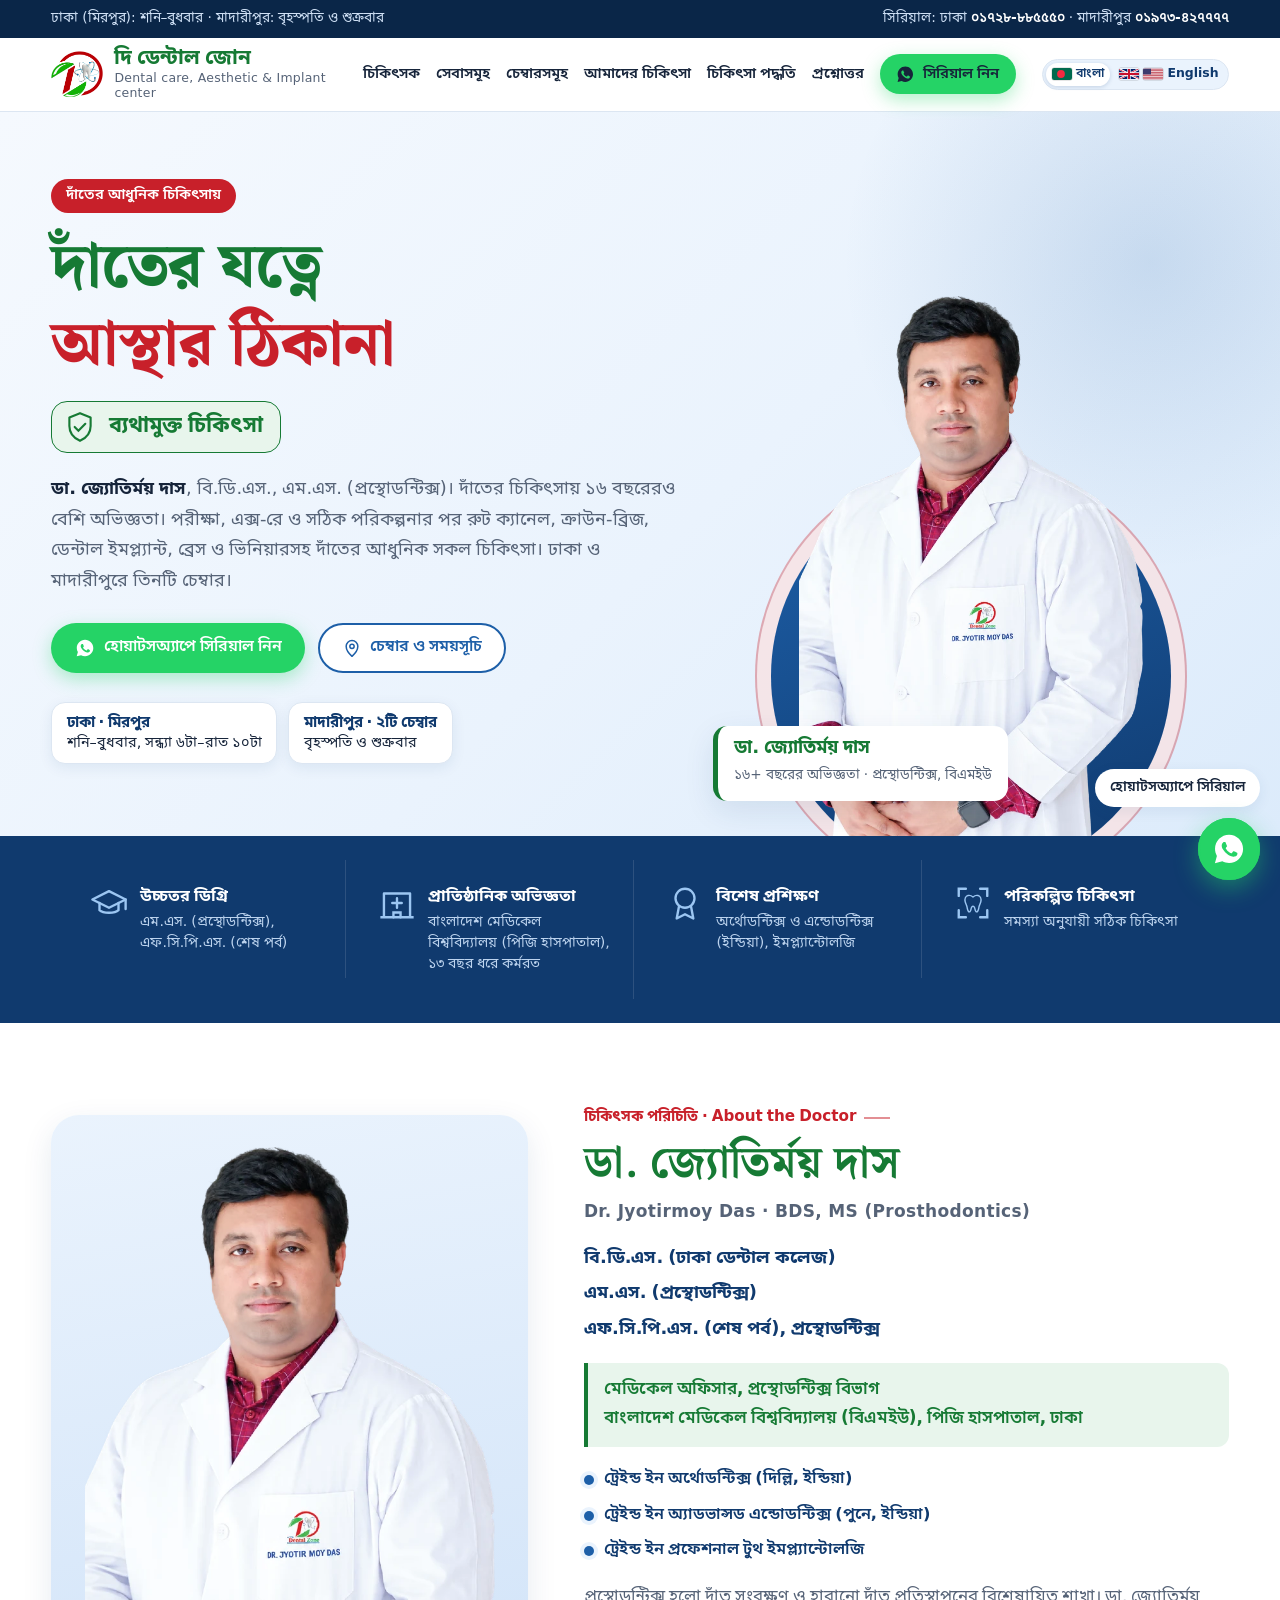
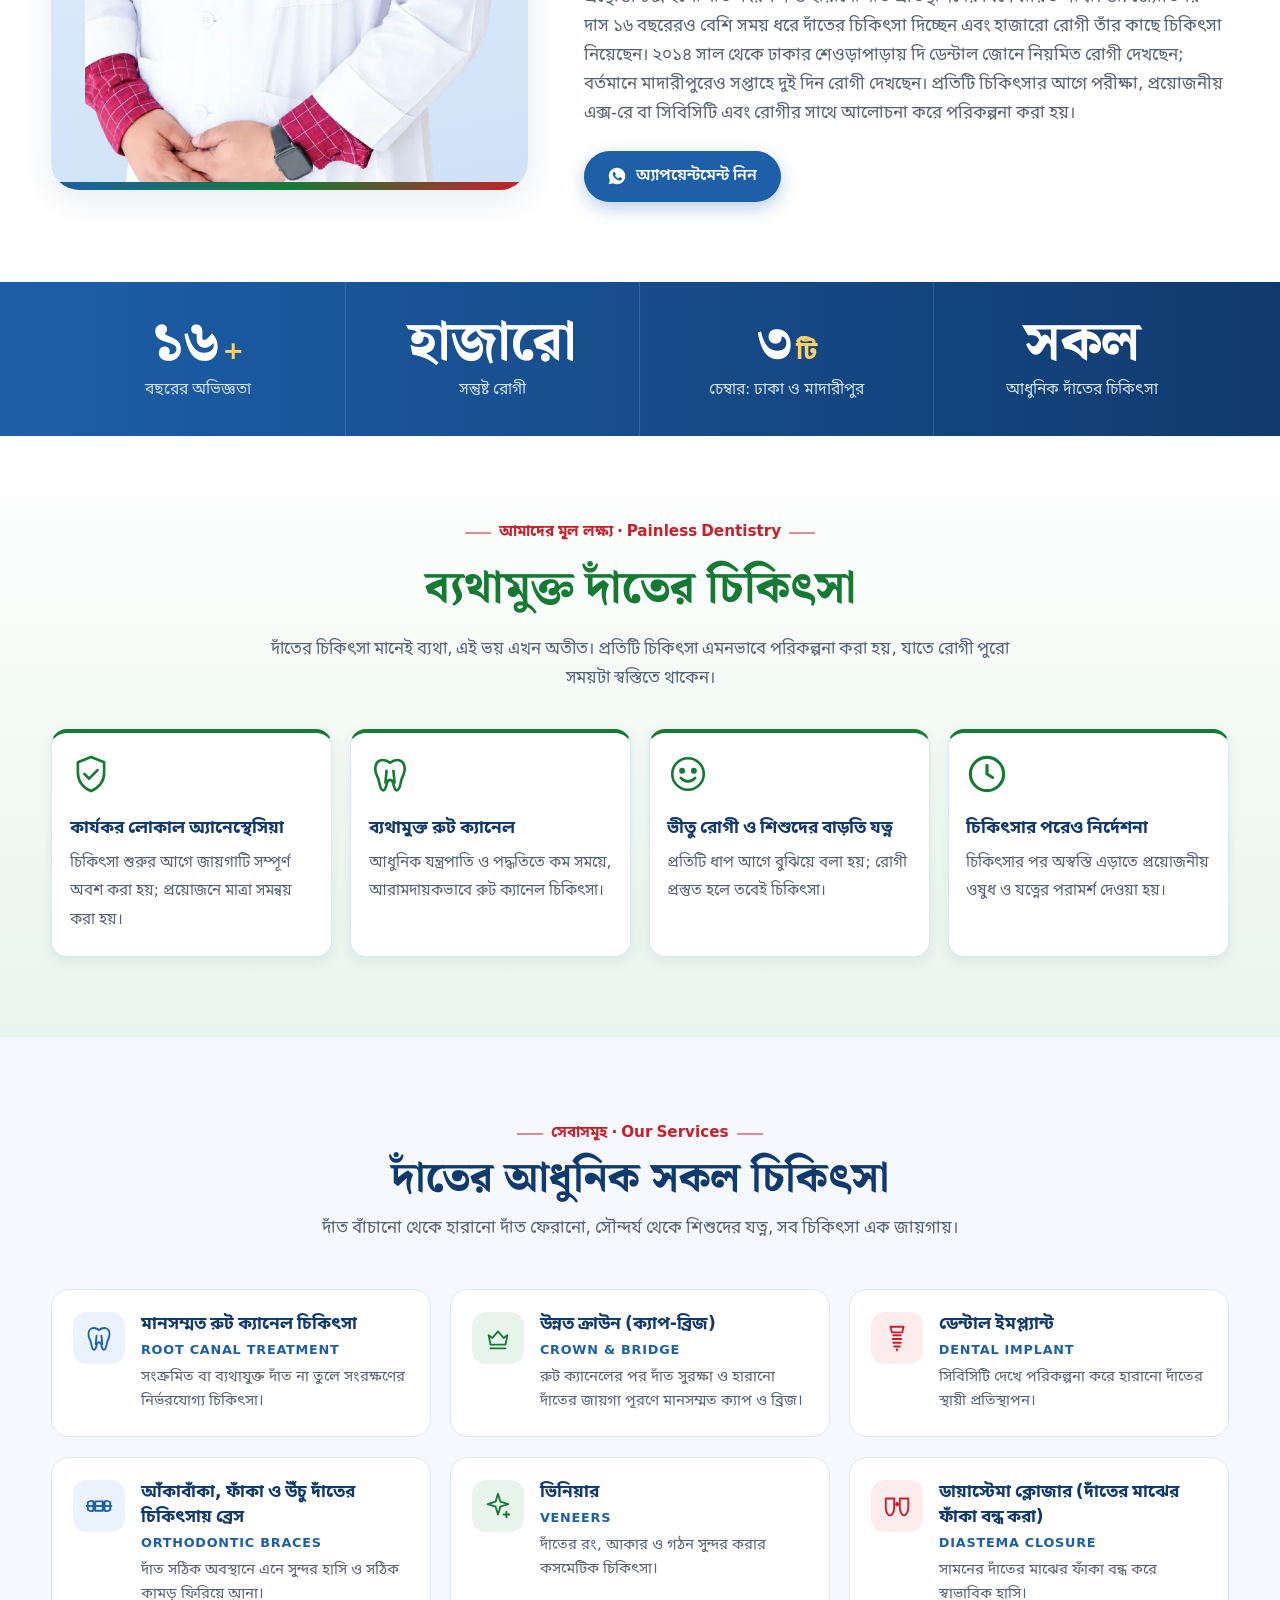
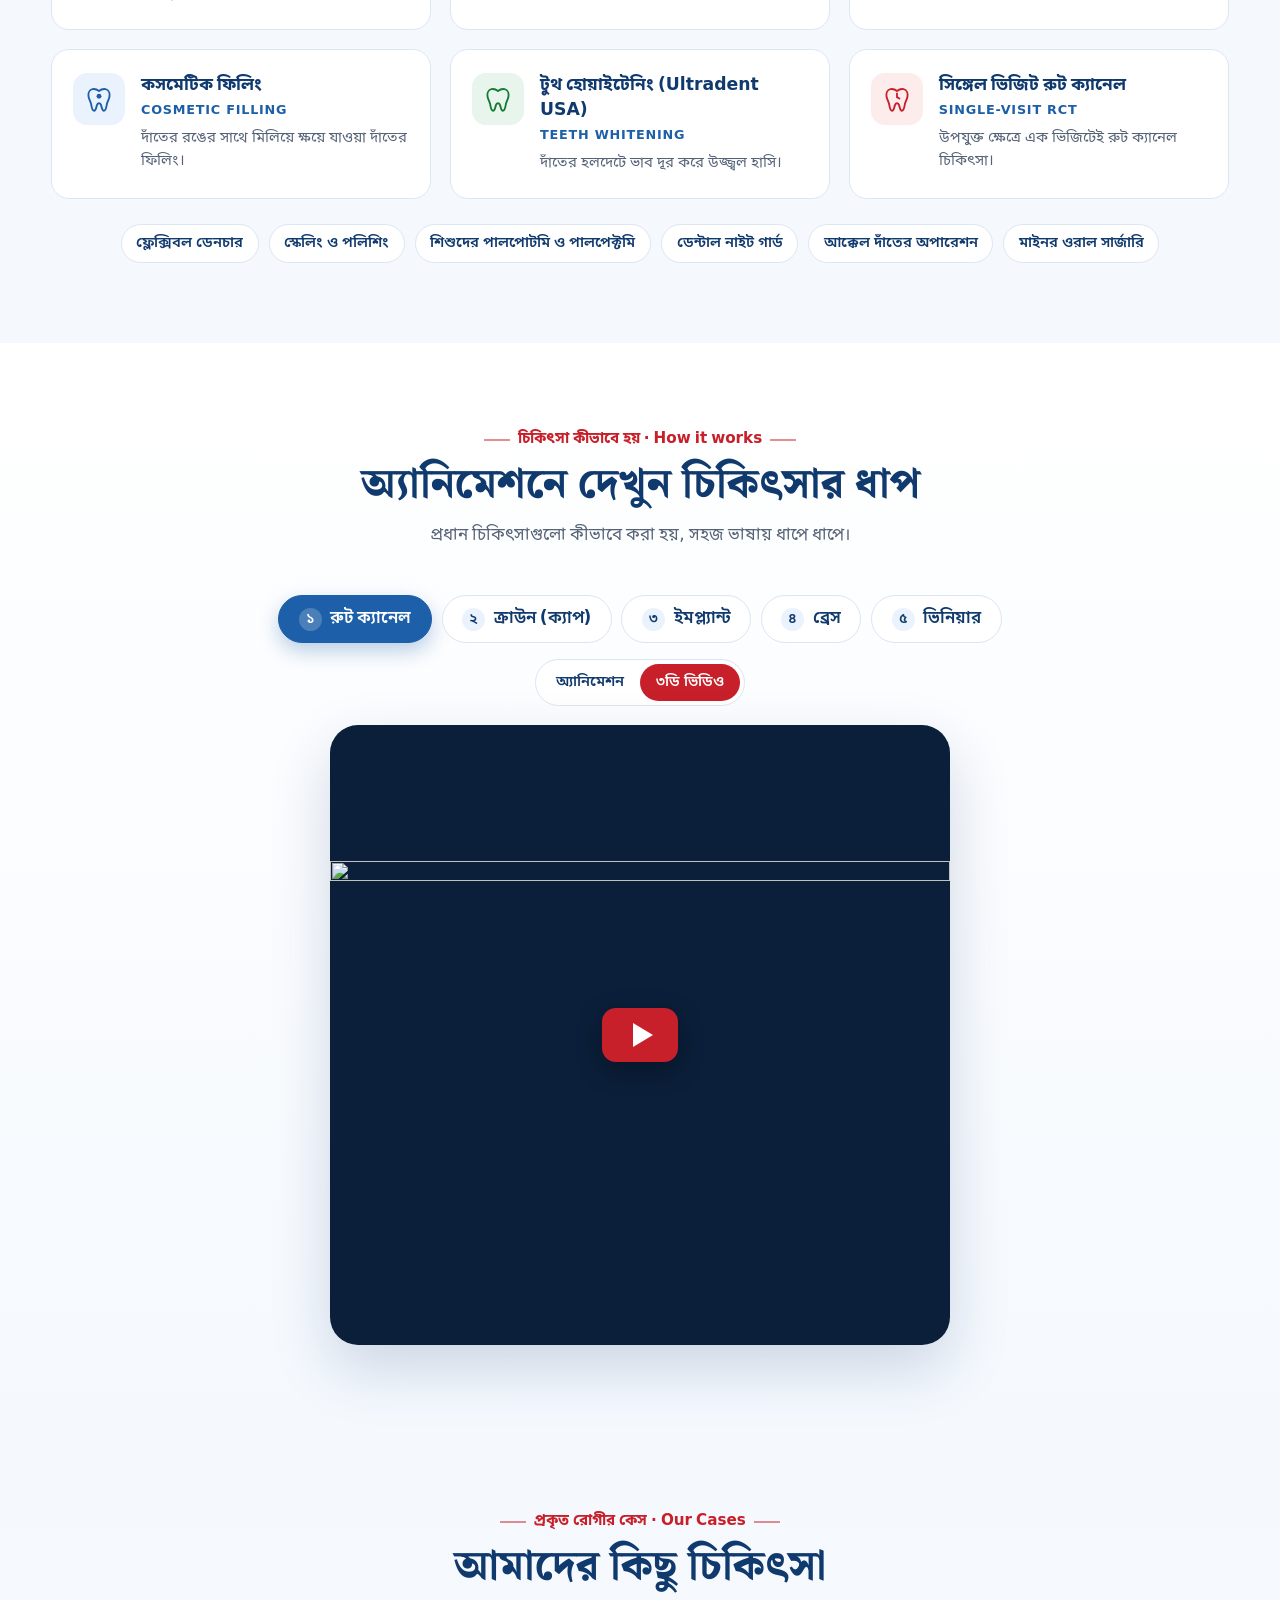
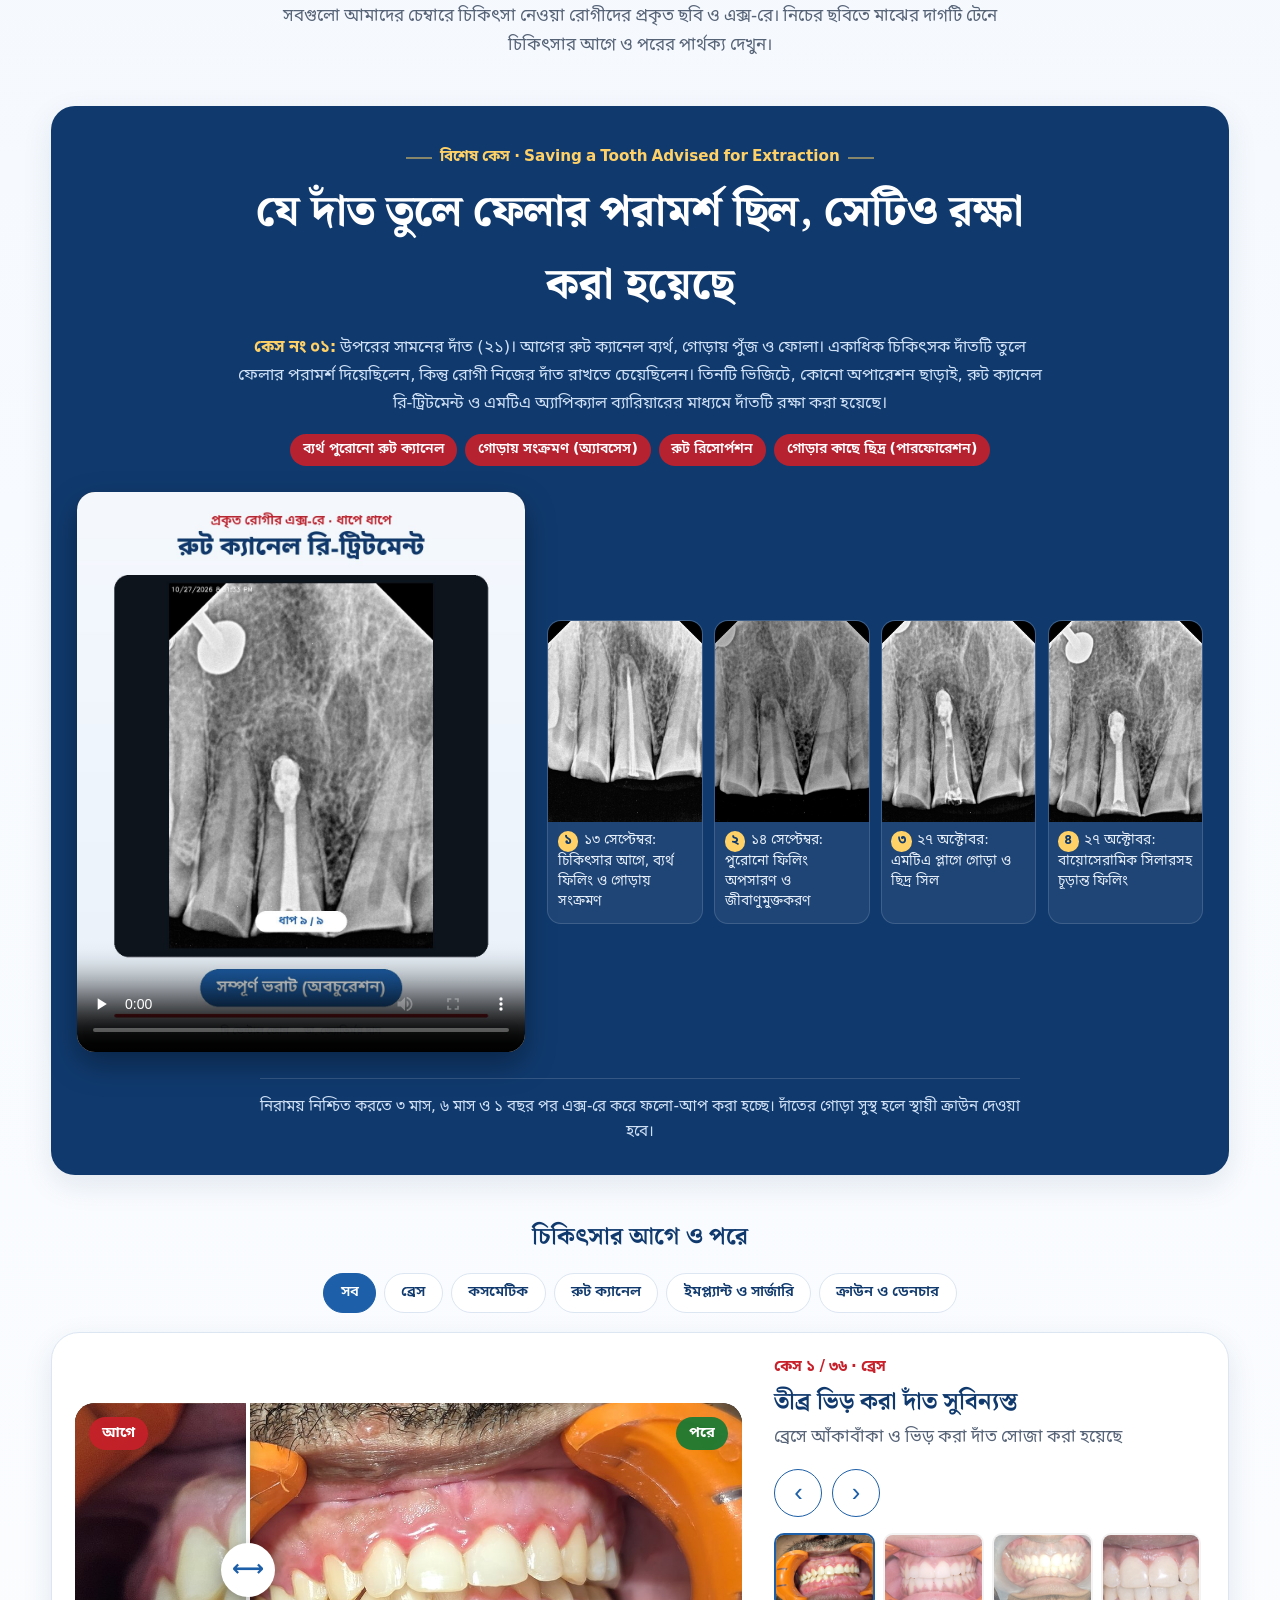
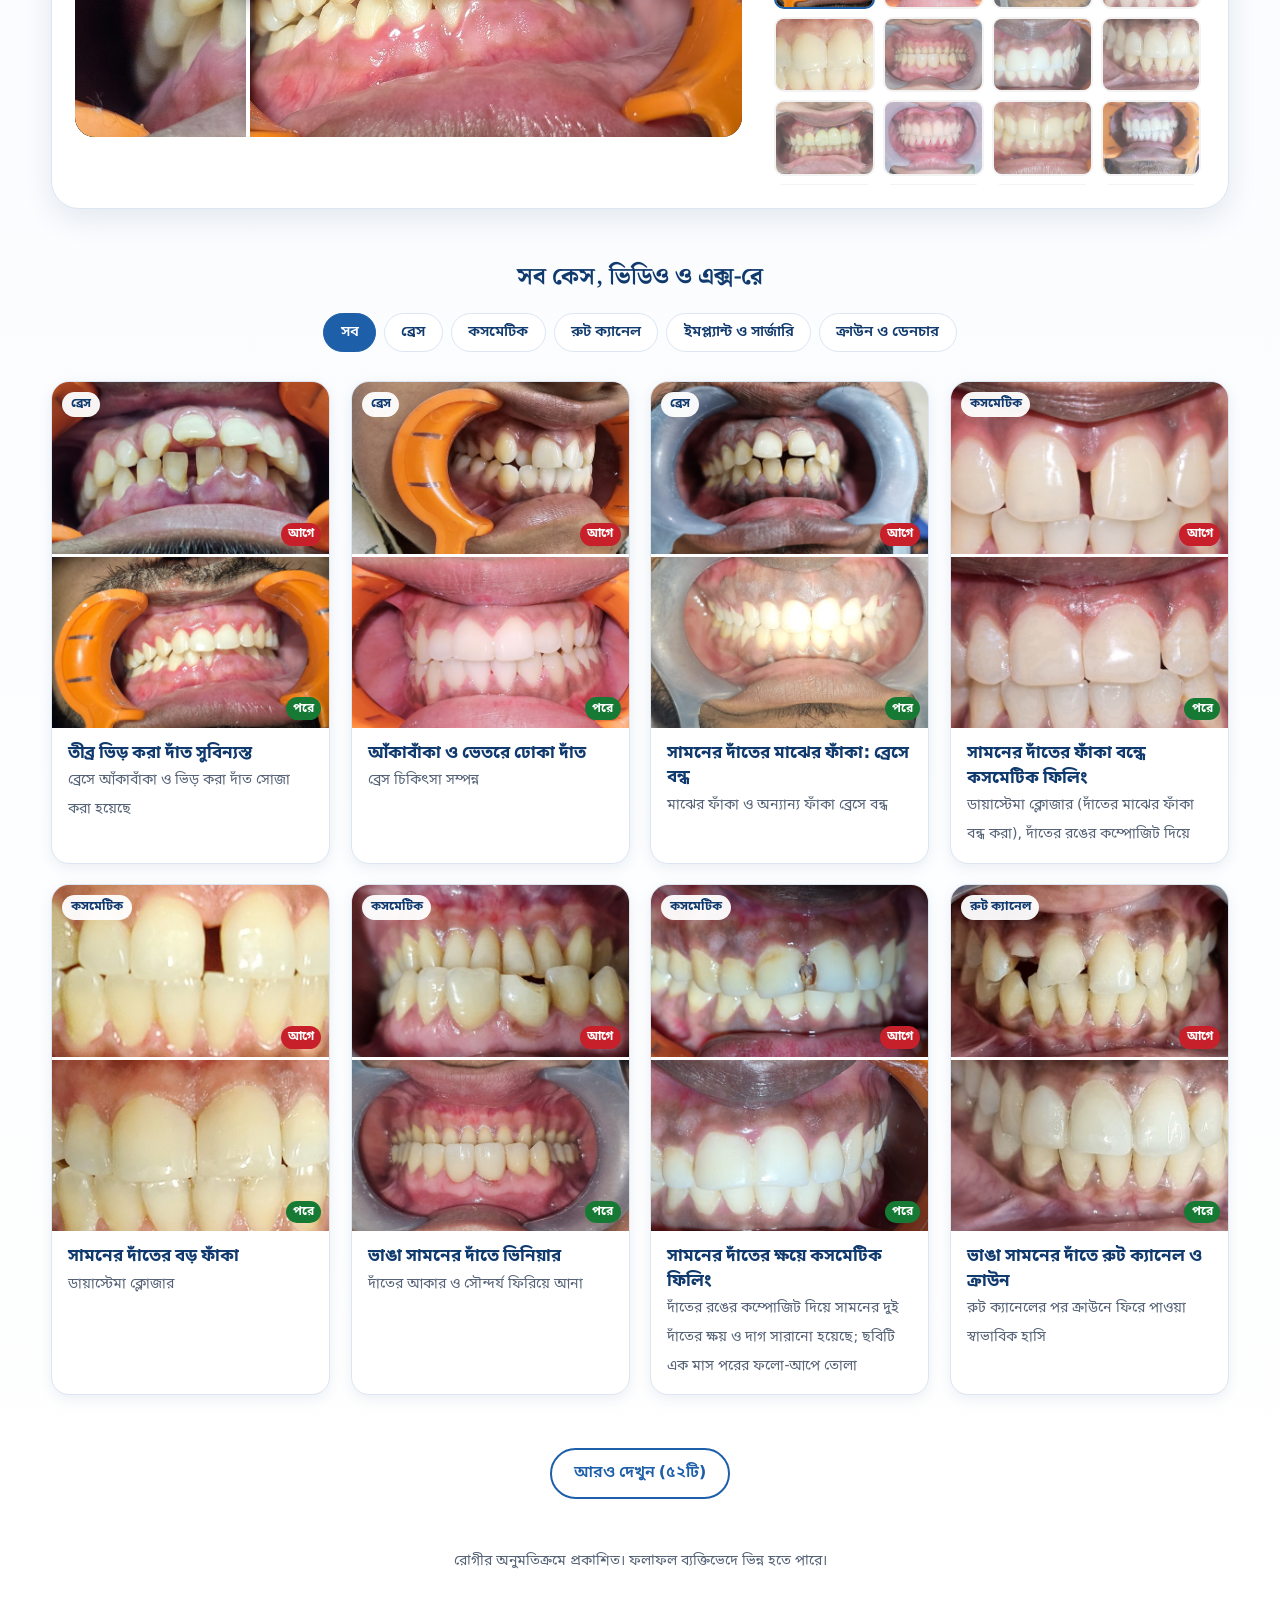
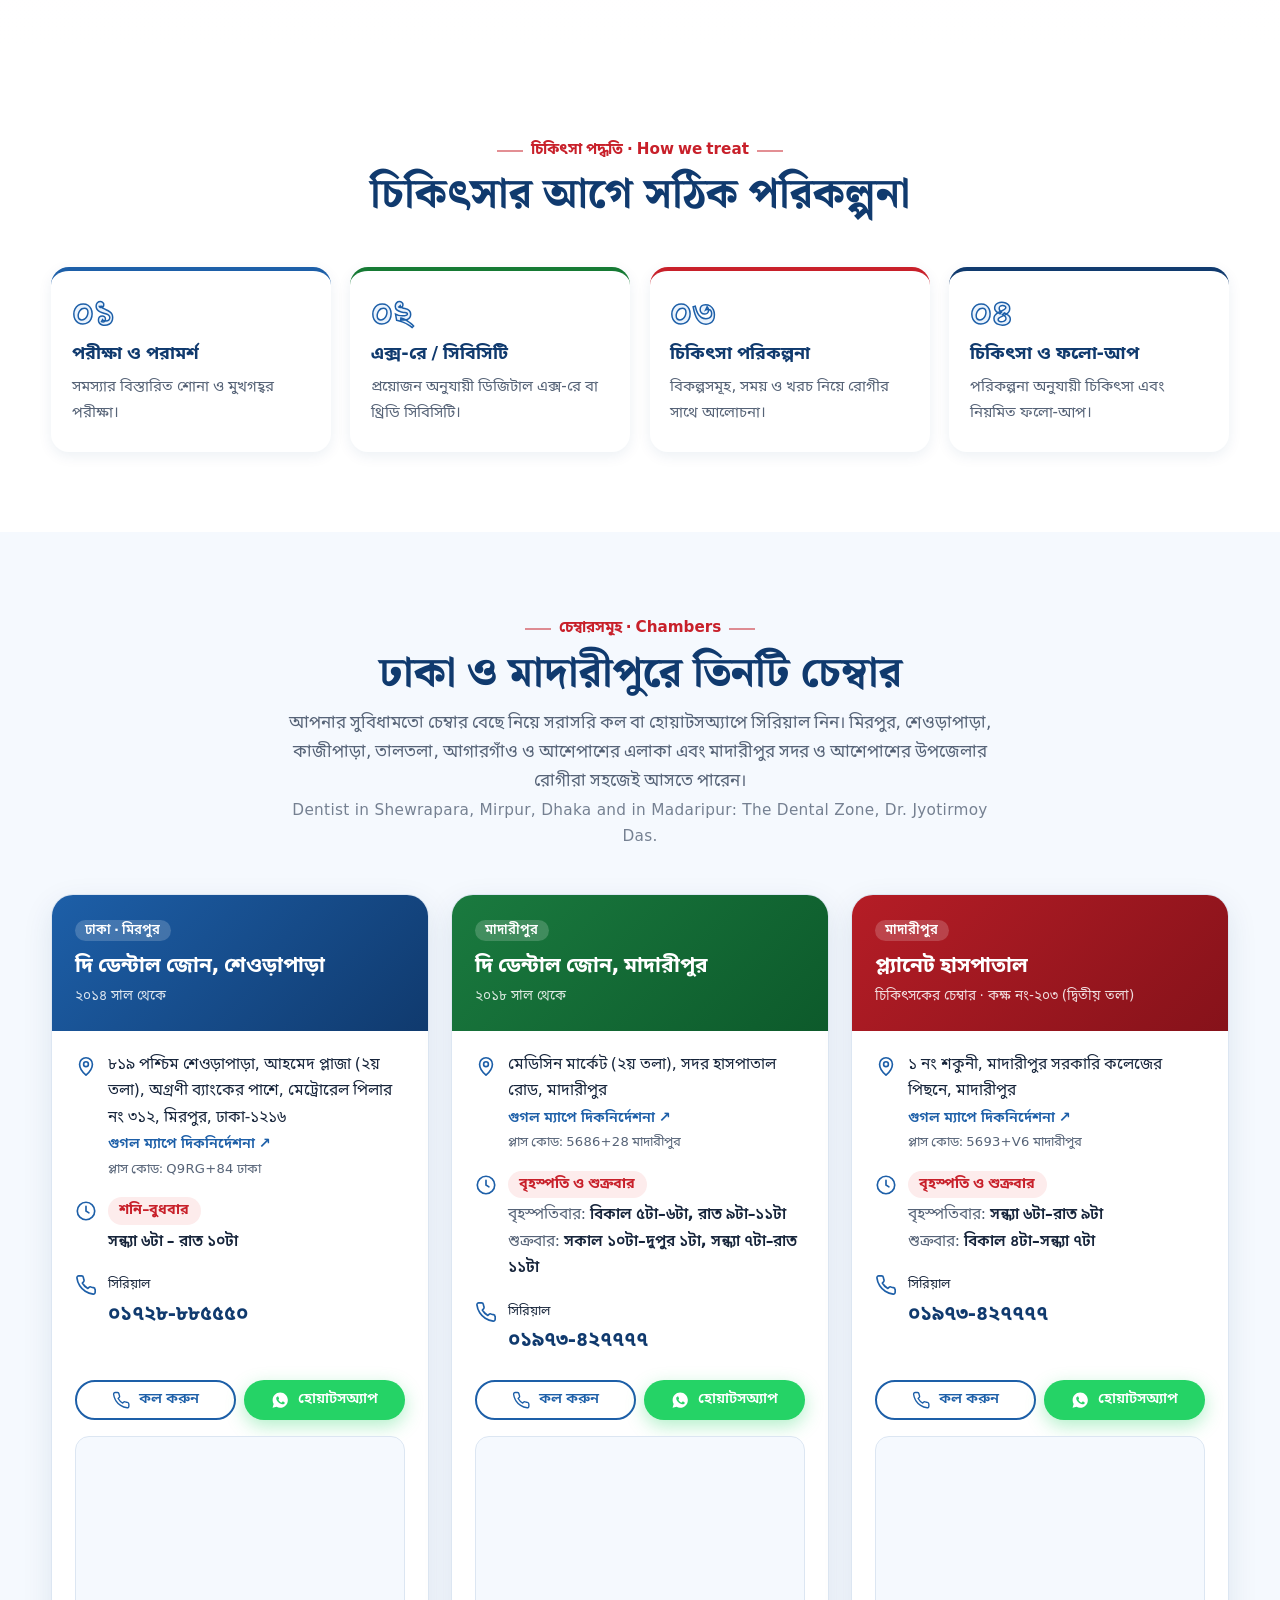
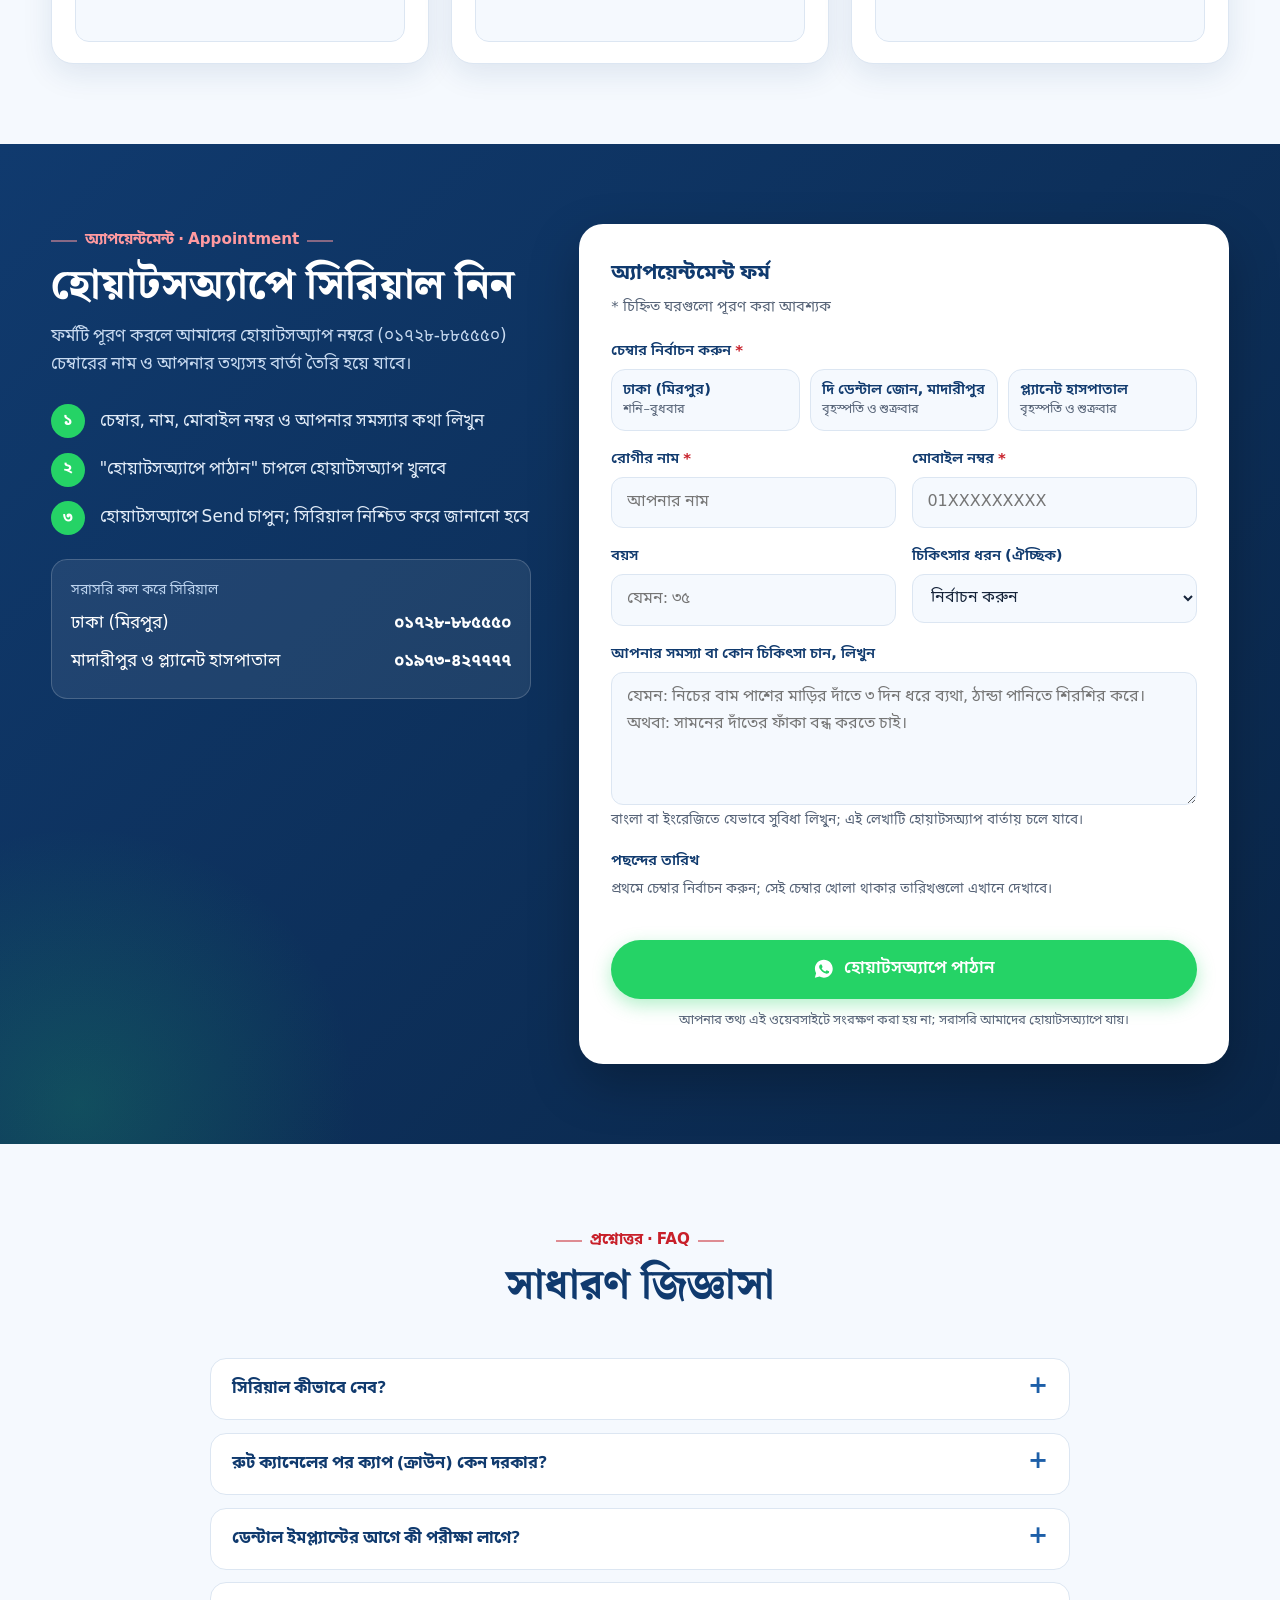
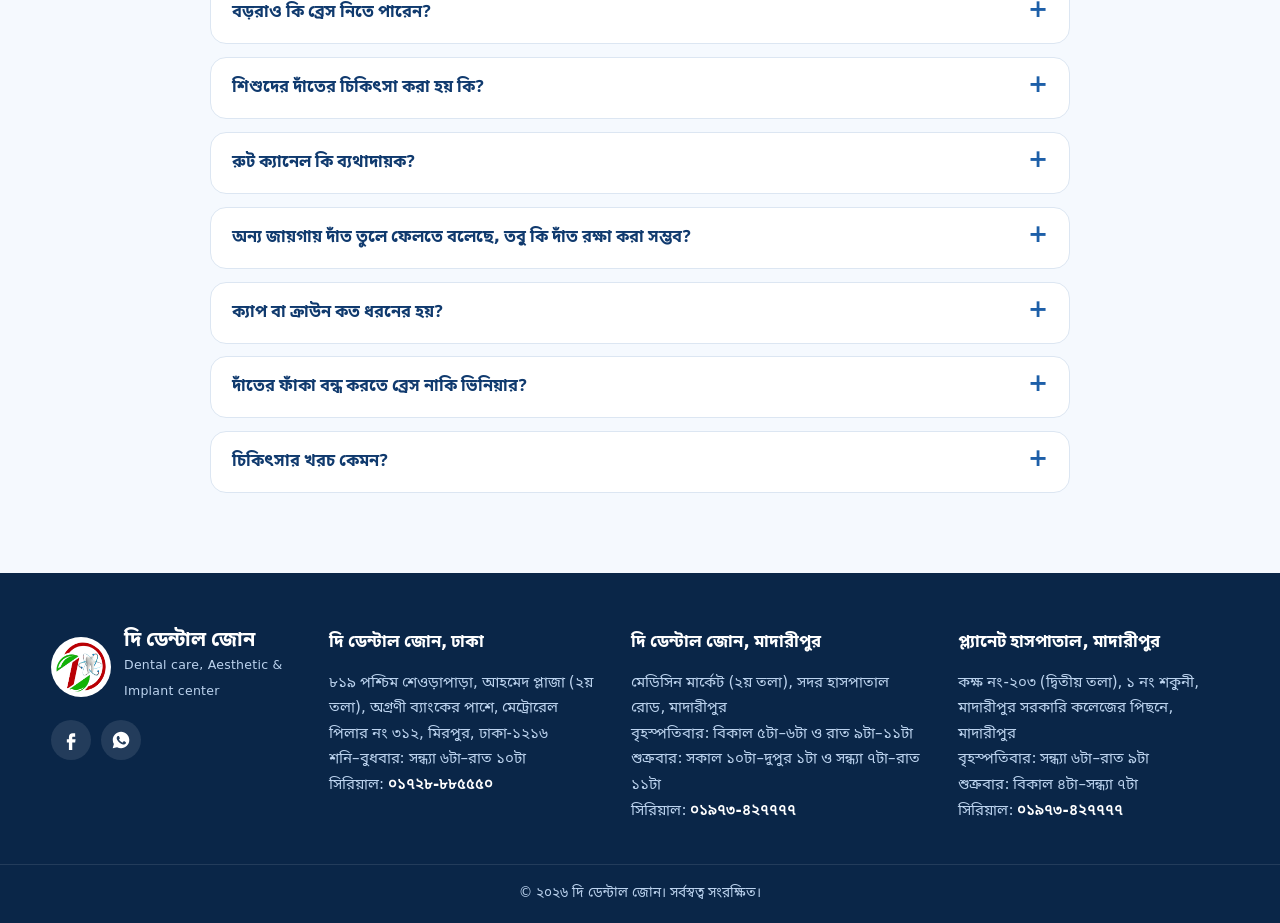
==== index.html @ 34622dec "Fix map links: Plus Code search links and embeds for all three chambers (bn + en) Co-Authored-By: Cl" ====
<!DOCTYPE html>
<html lang="bn">
<head>
<meta charset="utf-8">
<meta name="viewport" content="width=device-width,initial-scale=1">
<title>Dr. Jyotirmoy Das, Dentist in Dhaka and Madaripur</title>
<meta name="description" content="ডা. জ্যোতির্ময় দাস, বি.ডি.এস., এম.এস. (প্রস্থোডন্টিক্স), বিএমইউ (পিজি হাসপাতাল)। শেওড়াপাড়া, মিরপুর, ঢাকা এবং মাদারীপুর সদরে দি ডেন্টাল জোন: ব্যথামুক্ত রুট ক্যানেল, ক্যাপ-ব্রিজ, ডেন্টাল ইমপ্ল্যান্ট, ব্রেস ও ভিনিয়ার। সিরিয়াল: ঢাকা ০১৭২৮-৮৮৫৫৫০, মাদারীপুর ০১৯৭৩-৪২৭৭৭৭।">
<link rel="canonical" href="https://drjyotirmoy.com/">
<link rel="alternate" hreflang="bn" href="https://drjyotirmoy.com/">
<link rel="alternate" hreflang="en" href="https://drjyotirmoy.com/en/">
<link rel="alternate" hreflang="x-default" href="https://drjyotirmoy.com/">
<meta name="robots" content="index,follow,max-image-preview:large">
<meta name="author" content="Dr. Jyotirmoy Das">
<meta name="geo.region" content="BD">
<meta name="geo.placename" content="Mirpur, Dhaka; Madaripur">
<meta property="og:locale" content="bn_BD">
<meta property="og:locale:alternate" content="en_GB">
<meta property="og:site_name" content="দি ডেন্টাল জোন · The Dental Zone">
<meta name="theme-color" content="#103A6E">
<link rel="icon" href="assets/img/favicon.png">
<meta property="og:type" content="website">
<meta property="og:title" content="ডা. জ্যোতির্ময় দাস | দি ডেন্টাল জোন · মিরপুর, ঢাকা ও মাদারীপুর">
<meta property="og:description" content="দাঁতের যত্নে আস্থার ঠিকানা। ঢাকা (মিরপুর) ও মাদারীপুরে তিনটি চেম্বার। হোয়াটসঅ্যাপে সিরিয়াল নিন।">
<meta property="og:image" content="https://drjyotirmoy.com/assets/img/og-cover-painless.jpg">
<meta property="og:image:width" content="1200">
<meta property="og:image:height" content="630">
<meta property="og:url" content="https://drjyotirmoy.com/">
<meta name="twitter:card" content="summary_large_image">
<meta name="twitter:image" content="https://drjyotirmoy.com/assets/img/og-cover-painless.jpg">
<link rel="preload" href="assets/fonts/NotoSansBengali-Regular.ttf" as="font" type="font/ttf" crossorigin>
<link rel="stylesheet" href="styles.css?v=20261116L">
<script type="application/ld+json">
{"@context":"https://schema.org","@graph":[{"@type":"WebSite","@id":"https://drjyotirmoy.com/#website","url":"https://drjyotirmoy.com/","name":"দি ডেন্টাল জোন · Dr. Jyotirmoy Das","inLanguage":"bn-BD","publisher":{"@id":"https://drjyotirmoy.com/#org"}},{"@type":"MedicalOrganization","@id":"https://drjyotirmoy.com/#org","name":"The Dental Zone","alternateName":"দি ডেন্টাল জোন","url":"https://drjyotirmoy.com/","logo":"https://drjyotirmoy.com/assets/img/logo-full.jpg","slogan":"Dental care, Aesthetic & Implant center","foundingDate":"2014","sameAs":["https://www.facebook.com/dentalzone.bd"],"subOrganization":[{"@id":"https://drjyotirmoy.com/#dhaka"},{"@id":"https://drjyotirmoy.com/#madaripur"}]},{"@type":["Physician","Person"],"@id":"https://drjyotirmoy.com/#doctor","name":"Dr. Jyotirmoy Das","alternateName":"ডা. জ্যোতির্ময় দাস","url":"https://drjyotirmoy.com/#doctor","image":"https://drjyotirmoy.com/assets/img/dr-jyotirmoy-das.webp","jobTitle":"Dental Surgeon (Prosthodontist)","medicalSpecialty":"Dentistry","description":"BDS (Dhaka Dental College); MS (Prosthodontics); FCPS Final Part (Prosthodontics); Medical Officer, Department of Prosthodontics, Bangladesh Medical University (PG Hospital), Dhaka. Trained in Orthodontics (Delhi), Advanced Endodontics (Pune) and Dental Implantology.","alumniOf":{"@type":"CollegeOrUniversity","name":"Dhaka Dental College"},"worksFor":[{"@id":"https://drjyotirmoy.com/#dhaka"},{"@id":"https://drjyotirmoy.com/#madaripur"},{"@id":"https://drjyotirmoy.com/#planet"}],"knowsLanguage":["bn","en"]},{"@type":"Dentist","@id":"https://drjyotirmoy.com/#dhaka","name":"The Dental Zone, Shewrapara, Mirpur, Dhaka","alternateName":"দি ডেন্টাল জোন, শেওড়াপাড়া, মিরপুর, ঢাকা","telephone":"+8801728885550","foundingDate":"2014","address":{"@type":"PostalAddress","streetAddress":"819 West Shewrapara, Ahmed Plaza (2nd floor), beside Agrani Bank, Metro Rail Pillar 312","addressLocality":"Mirpur, Dhaka","addressRegion":"Dhaka","postalCode":"1216","addressCountry":"BD"},"geo":{"@type":"GeoCoordinates","latitude":23.790812,"longitude":90.375312},"hasMap":"https://www.google.com/maps/search/?api=1&query=7MMGQ9RG%2B84","areaServed":["Mirpur","Shewrapara","Kazipara","Taltola","Agargaon","Dhaka"],"openingHoursSpecification":[{"@type":"OpeningHoursSpecification","dayOfWeek":["Saturday","Sunday","Monday","Tuesday","Wednesday"],"opens":"18:00","closes":"22:00"}],"medicalSpecialty":"Dentistry","url":"https://drjyotirmoy.com/","image":"https://drjyotirmoy.com/assets/img/og-cover-painless.jpg","logo":"https://drjyotirmoy.com/assets/img/logo-full.jpg","priceRange":"৳৳","currenciesAccepted":"BDT","employee":{"@id":"https://drjyotirmoy.com/#doctor"},"parentOrganization":{"@id":"https://drjyotirmoy.com/#org"},"sameAs":["https://www.facebook.com/dentalzone.bd"],"hasOfferCatalog":{"@type":"OfferCatalog","name":"Dental services","itemListElement":[{"@type":"Offer","itemOffered":{"@type":"MedicalProcedure","name":"Root canal treatment (রুট ক্যানেল চিকিৎসা)"}},{"@type":"Offer","itemOffered":{"@type":"MedicalProcedure","name":"Dental crown and bridge (ক্যাপ-ব্রিজ)"}},{"@type":"Offer","itemOffered":{"@type":"MedicalProcedure","name":"Dental implant (ডেন্টাল ইমপ্ল্যান্ট)"}},{"@type":"Offer","itemOffered":{"@type":"MedicalProcedure","name":"Orthodontic braces (ব্রেস)"}},{"@type":"Offer","itemOffered":{"@type":"MedicalProcedure","name":"Dental veneers (ভিনিয়ার)"}},{"@type":"Offer","itemOffered":{"@type":"MedicalProcedure","name":"Diastema closure (ডায়াস্টেমা ক্লোজার)"}},{"@type":"Offer","itemOffered":{"@type":"MedicalProcedure","name":"Cosmetic filling"}},{"@type":"Offer","itemOffered":{"@type":"MedicalProcedure","name":"Teeth whitening"}},{"@type":"Offer","itemOffered":{"@type":"MedicalProcedure","name":"Single-visit root canal"}},{"@type":"Offer","itemOffered":{"@type":"MedicalProcedure","name":"Flexible denture"}},{"@type":"Offer","itemOffered":{"@type":"MedicalProcedure","name":"Scaling and polishing"}},{"@type":"Offer","itemOffered":{"@type":"MedicalProcedure","name":"Pediatric dentistry"}},{"@type":"Offer","itemOffered":{"@type":"MedicalProcedure","name":"Wisdom tooth surgery"}},{"@type":"Offer","itemOffered":{"@type":"MedicalProcedure","name":"Minor oral surgery"}},{"@type":"Offer","itemOffered":{"@type":"MedicalProcedure","name":"Night guard"}}]},"availableLanguage":["bn","en"]},{"@type":"Dentist","@id":"https://drjyotirmoy.com/#madaripur","name":"The Dental Zone, Madaripur","alternateName":"দি ডেন্টাল জোন, মাদারীপুর","telephone":"+8801973427777","foundingDate":"2018","address":{"@type":"PostalAddress","streetAddress":"Medicine Market (2nd floor), Sadar Hospital Road","addressLocality":"Madaripur","addressRegion":"Dhaka Division","addressCountry":"BD"},"geo":{"@type":"GeoCoordinates","latitude":23.165062,"longitude":90.210813},"hasMap":"https://www.google.com/maps/search/?api=1&query=7MMG5686%2B28","areaServed":["Madaripur","Madaripur Sadar","Shibchar","Kalkini","Rajoir","Dasar"],"openingHoursSpecification":[{"@type":"OpeningHoursSpecification","dayOfWeek":"Thursday","opens":"17:00","closes":"18:00"},{"@type":"OpeningHoursSpecification","dayOfWeek":"Thursday","opens":"21:00","closes":"23:00"},{"@type":"OpeningHoursSpecification","dayOfWeek":"Friday","opens":"10:00","closes":"13:00"},{"@type":"OpeningHoursSpecification","dayOfWeek":"Friday","opens":"19:00","closes":"23:00"}],"medicalSpecialty":"Dentistry","url":"https://drjyotirmoy.com/","image":"https://drjyotirmoy.com/assets/img/og-cover-painless.jpg","logo":"https://drjyotirmoy.com/assets/img/logo-full.jpg","priceRange":"৳৳","currenciesAccepted":"BDT","employee":{"@id":"https://drjyotirmoy.com/#doctor"},"parentOrganization":{"@id":"https://drjyotirmoy.com/#org"},"sameAs":["https://www.facebook.com/dentalzone.bd"],"hasOfferCatalog":{"@type":"OfferCatalog","name":"Dental services","itemListElement":[{"@type":"Offer","itemOffered":{"@type":"MedicalProcedure","name":"Root canal treatment (রুট ক্যানেল চিকিৎসা)"}},{"@type":"Offer","itemOffered":{"@type":"MedicalProcedure","name":"Dental crown and bridge (ক্যাপ-ব্রিজ)"}},{"@type":"Offer","itemOffered":{"@type":"MedicalProcedure","name":"Dental implant (ডেন্টাল ইমপ্ল্যান্ট)"}},{"@type":"Offer","itemOffered":{"@type":"MedicalProcedure","name":"Orthodontic braces (ব্রেস)"}},{"@type":"Offer","itemOffered":{"@type":"MedicalProcedure","name":"Dental veneers (ভিনিয়ার)"}},{"@type":"Offer","itemOffered":{"@type":"MedicalProcedure","name":"Diastema closure (ডায়াস্টেমা ক্লোজার)"}},{"@type":"Offer","itemOffered":{"@type":"MedicalProcedure","name":"Cosmetic filling"}},{"@type":"Offer","itemOffered":{"@type":"MedicalProcedure","name":"Teeth whitening"}},{"@type":"Offer","itemOffered":{"@type":"MedicalProcedure","name":"Single-visit root canal"}},{"@type":"Offer","itemOffered":{"@type":"MedicalProcedure","name":"Flexible denture"}},{"@type":"Offer","itemOffered":{"@type":"MedicalProcedure","name":"Scaling and polishing"}},{"@type":"Offer","itemOffered":{"@type":"MedicalProcedure","name":"Pediatric dentistry"}},{"@type":"Offer","itemOffered":{"@type":"MedicalProcedure","name":"Wisdom tooth surgery"}},{"@type":"Offer","itemOffered":{"@type":"MedicalProcedure","name":"Minor oral surgery"}},{"@type":"Offer","itemOffered":{"@type":"MedicalProcedure","name":"Night guard"}}]},"availableLanguage":["bn","en"]},{"@type":"Dentist","@id":"https://drjyotirmoy.com/#planet","name":"Dr. Jyotirmoy Das, Dental Chamber, Planet Hospital, Madaripur","alternateName":"ডা. জ্যোতির্ময় দাস, প্ল্যানেট হাসপাতাল, মাদারীপুর","telephone":"+8801973427777","address":{"@type":"PostalAddress","streetAddress":"Room 203 (2nd floor), Planet Hospital, 1 No. Shakuni, behind Madaripur Govt. College","addressLocality":"Madaripur","addressRegion":"Dhaka Division","addressCountry":"BD"},"geo":{"@type":"GeoCoordinates","latitude":23.169687,"longitude":90.203063},"hasMap":"https://www.google.com/maps/search/?api=1&query=7MMG5693%2BV6","areaServed":["Madaripur","Madaripur Sadar"],"openingHoursSpecification":[{"@type":"OpeningHoursSpecification","dayOfWeek":"Thursday","opens":"18:00","closes":"21:00"},{"@type":"OpeningHoursSpecification","dayOfWeek":"Friday","opens":"16:00","closes":"19:00"}],"medicalSpecialty":"Dentistry","url":"https://drjyotirmoy.com/","image":"https://drjyotirmoy.com/assets/img/og-cover-painless.jpg","logo":"https://drjyotirmoy.com/assets/img/logo-full.jpg","priceRange":"৳৳","currenciesAccepted":"BDT","employee":{"@id":"https://drjyotirmoy.com/#doctor"},"sameAs":["https://www.facebook.com/dentalzone.bd"],"hasOfferCatalog":{"@type":"OfferCatalog","name":"Dental services","itemListElement":[{"@type":"Offer","itemOffered":{"@type":"MedicalProcedure","name":"Root canal treatment (রুট ক্যানেল চিকিৎসা)"}},{"@type":"Offer","itemOffered":{"@type":"MedicalProcedure","name":"Dental crown and bridge (ক্যাপ-ব্রিজ)"}},{"@type":"Offer","itemOffered":{"@type":"MedicalProcedure","name":"Dental implant (ডেন্টাল ইমপ্ল্যান্ট)"}},{"@type":"Offer","itemOffered":{"@type":"MedicalProcedure","name":"Orthodontic braces (ব্রেস)"}},{"@type":"Offer","itemOffered":{"@type":"MedicalProcedure","name":"Dental veneers (ভিনিয়ার)"}},{"@type":"Offer","itemOffered":{"@type":"MedicalProcedure","name":"Diastema closure (ডায়াস্টেমা ক্লোজার)"}},{"@type":"Offer","itemOffered":{"@type":"MedicalProcedure","name":"Cosmetic filling"}},{"@type":"Offer","itemOffered":{"@type":"MedicalProcedure","name":"Teeth whitening"}},{"@type":"Offer","itemOffered":{"@type":"MedicalProcedure","name":"Single-visit root canal"}},{"@type":"Offer","itemOffered":{"@type":"MedicalProcedure","name":"Flexible denture"}},{"@type":"Offer","itemOffered":{"@type":"MedicalProcedure","name":"Scaling and polishing"}},{"@type":"Offer","itemOffered":{"@type":"MedicalProcedure","name":"Pediatric dentistry"}},{"@type":"Offer","itemOffered":{"@type":"MedicalProcedure","name":"Wisdom tooth surgery"}},{"@type":"Offer","itemOffered":{"@type":"MedicalProcedure","name":"Minor oral surgery"}},{"@type":"Offer","itemOffered":{"@type":"MedicalProcedure","name":"Night guard"}}]},"availableLanguage":["bn","en"]},{"@type":"FAQPage","@id":"https://drjyotirmoy.com/#faq","mainEntity":[{"@type":"Question","name":"সিরিয়াল কীভাবে নেব?","acceptedAnswer":{"@type":"Answer","text":"উপরের ফর্ম পূরণ করে হোয়াটসঅ্যাপে পাঠাতে পারেন, অথবা সরাসরি কল করতে পারেন। ঢাকা চেম্বার: ০১৭২৮-৮৮৫৫৫০; মাদারীপুর ও প্ল্যানেট হাসপাতাল: ০১৯৭৩-৪২৭৭৭৭।"}},{"@type":"Question","name":"রুট ক্যানেলের পর ক্যাপ (ক্রাউন) কেন দরকার?","acceptedAnswer":{"@type":"Answer","text":"রুট ক্যানেলের পর দাঁত তুলনামূলক ভঙ্গুর হয়ে যায়, বিশেষ করে মাড়ির দাঁত। ক্যাপ দাঁতকে ভেঙে যাওয়া থেকে রক্ষা করে এবং চিবানোর ক্ষমতা ফিরিয়ে দেয়।"}},{"@type":"Question","name":"ডেন্টাল ইমপ্ল্যান্টের আগে কী পরীক্ষা লাগে?","acceptedAnswer":{"@type":"Answer","text":"সাধারণত সিবিসিটি (থ্রিডি এক্স-রে) করে হাড়ের পরিমাণ ও গুণমান দেখা হয়। এর ভিত্তিতে ইমপ্ল্যান্টের মাপ ও অবস্থান পরিকল্পনা করা হয়। সাধারণ স্বাস্থ্য, যেমন ডায়াবেটিস নিয়ন্ত্রণে আছে কি না, সেটাও বিবেচনা করা হয়।"}},{"@type":"Question","name":"বড়রাও কি ব্রেস নিতে পারেন?","acceptedAnswer":{"@type":"Answer","text":"হ্যাঁ। দাঁত ও মাড়ি সুস্থ থাকলে প্রাপ্তবয়স্করাও ব্রেস নিতে পারেন। চিকিৎসার সময়কাল দাঁতের অবস্থার ওপর নির্ভর করে।"}},{"@type":"Question","name":"শিশুদের দাঁতের চিকিৎসা করা হয় কি?","acceptedAnswer":{"@type":"Answer","text":"হ্যাঁ। শিশুদের দুধদাঁতের পালপোটমি, পালপেক্টমি, ফিলিংসহ প্রয়োজনীয় চিকিৎসা করা হয়।"}},{"@type":"Question","name":"রুট ক্যানেল কি ব্যথাদায়ক?","acceptedAnswer":{"@type":"Answer","text":"না। চিকিৎসার আগে লোকাল অ্যানেস্থেসিয়া দিয়ে জায়গাটি সম্পূর্ণ অবশ করা হয়, তাই চিকিৎসার সময় সাধারণত ব্যথা অনুভূত হয় না। চিকিৎসার পর কিছুদিন হালকা অস্বস্তি থাকতে পারে, যা নির্দেশিত ওষুধে কমে যায়।"}},{"@type":"Question","name":"অন্য জায়গায় দাঁত তুলে ফেলতে বলেছে, তবু কি দাঁত রক্ষা করা সম্ভব?","acceptedAnswer":{"@type":"Answer","text":"অনেক ক্ষেত্রেই সম্ভব। আগের রুট ক্যানেল ব্যর্থ হলে রি-ট্রিটমেন্ট, ভাঙা ফাইল অপসারণ বা এমটিএ দিয়ে গোড়া সিল করার মতো চিকিৎসায় দাঁত রক্ষা করা যায়। এক্স-রে দেখে চিকিৎসক জানাবেন দাঁতটি রক্ষা করা যাবে কি না।"}},{"@type":"Question","name":"ক্যাপ বা ক্রাউন কত ধরনের হয়?","acceptedAnswer":{"@type":"Answer","text":"প্রয়োজন ও বাজেট অনুযায়ী মেটাল, মেটাল-সিরামিক এবং মেটাল-ফ্রি (জিরকোনিয়া ইত্যাদি) ক্রাউন দেওয়া হয়। সামনের দাঁতে সাধারণত দেখতে স্বাভাবিক মেটাল-ফ্রি ক্রাউন ভালো ফল দেয়।"}},{"@type":"Question","name":"দাঁতের ফাঁকা বন্ধ করতে ব্রেস নাকি ভিনিয়ার?","acceptedAnswer":{"@type":"Answer","text":"ফাঁকার পরিমাণ ও দাঁতের অবস্থানের ওপর নির্ভর করে। দাঁত উঁচু বা আঁকাবাঁকা থাকলে ব্রেস উপযুক্ত; ছোট ফাঁকা দ্রুত বন্ধ করতে কম্পোজিট বা ভিনিয়ার ভালো বিকল্প। পরীক্ষা করে উপযুক্ত পদ্ধতি পরামর্শ দেওয়া হয়।"}},{"@type":"Question","name":"চিকিৎসার খরচ কেমন?","acceptedAnswer":{"@type":"Answer","text":"খরচ নির্ভর করে চিকিৎসার ধরন, দাঁতের সংখ্যা ও ব্যবহৃত উপকরণের ওপর। পরীক্ষার পর চিকিৎসা পরিকল্পনার সাথে আনুমানিক খরচ আগেই জানিয়ে দেওয়া হয়।"}}]}]}
</script>
</head>
<body>

<!-- icon sprite -->
<svg width="0" height="0" style="position:absolute" aria-hidden="true">
 <defs>
  <symbol id="i-wa" viewBox="0 0 24 24"><path fill="currentColor" d="M12.04 2C6.58 2 2.13 6.45 2.13 11.91c0 1.75.46 3.45 1.32 4.95L2.05 22l5.25-1.38c1.45.79 3.08 1.21 4.74 1.21 5.46 0 9.91-4.45 9.91-9.91C21.95 6.45 17.5 2 12.04 2zm5.8 14.02c-.24.68-1.42 1.3-1.95 1.34-.5.05-.97.23-3.27-.68-2.77-1.09-4.52-3.92-4.66-4.1-.13-.18-1.11-1.48-1.11-2.83 0-1.34.7-2 .95-2.28.25-.27.54-.34.72-.34h.52c.17 0 .4-.06.62.48.24.56.8 1.94.86 2.08.07.14.11.3.02.48-.09.18-.14.3-.27.45-.14.16-.29.36-.41.48-.14.14-.28.29-.12.56.16.27.71 1.17 1.52 1.9 1.05.93 1.93 1.22 2.2 1.36.27.14.43.11.59-.07.16-.18.68-.79.86-1.07.18-.27.36-.23.61-.14.25.09 1.59.75 1.86.89.27.14.45.2.52.32.07.11.07.66-.17 1.33z"/></symbol>
  <symbol id="i-phone" viewBox="0 0 24 24"><path fill="none" stroke="currentColor" stroke-width="1.8" stroke-linecap="round" stroke-linejoin="round" d="M22 16.9v3a2 2 0 0 1-2.2 2 19.8 19.8 0 0 1-8.6-3.1 19.5 19.5 0 0 1-6-6A19.8 19.8 0 0 1 2.1 4.2 2 2 0 0 1 4.1 2h3a2 2 0 0 1 2 1.7c.1.9.4 1.8.7 2.7a2 2 0 0 1-.5 2.1L8 9.8a16 16 0 0 0 6 6l1.3-1.3a2 2 0 0 1 2.1-.4c.9.3 1.8.6 2.7.7a2 2 0 0 1 1.7 2z"/></symbol>
  <symbol id="i-pin" viewBox="0 0 24 24"><path fill="none" stroke="currentColor" stroke-width="1.8" stroke-linecap="round" stroke-linejoin="round" d="M12 22s7-6.1 7-12a7 7 0 0 0-14 0c0 5.9 7 12 7 12z"/><circle cx="12" cy="10" r="2.6" fill="none" stroke="currentColor" stroke-width="1.8"/></symbol>
  <symbol id="i-clock" viewBox="0 0 24 24"><circle cx="12" cy="12" r="9.5" fill="none" stroke="currentColor" stroke-width="1.8"/><path fill="none" stroke="currentColor" stroke-width="1.8" stroke-linecap="round" d="M12 7v5l3.2 2"/></symbol>
  <symbol id="i-tooth" viewBox="0 0 32 32"><path fill="none" stroke="currentColor" stroke-width="2" stroke-linejoin="round" d="M16 7.5c-2-1.6-4.4-2.6-7-2-3.6.8-4.8 4.8-4 8.6.6 2.8 2 4.6 2.6 7.4.6 3 1 7 3.2 7 2 0 2.2-3.8 3-6 .5-1.4 1.2-2 2.2-2s1.7.6 2.2 2c.8 2.2 1 6 3 6 2.2 0 2.6-4 3.2-7 .6-2.8 2-4.6 2.6-7.4.8-3.8-.4-7.8-4-8.6-2.6-.6-5 .4-7 2z"/></symbol>
  <symbol id="i-rct" viewBox="0 0 32 32"><use href="#i-tooth"/><path fill="none" stroke="currentColor" stroke-width="2" stroke-linecap="round" d="M13.4 13.5l-.9 9M18.6 13.5l.9 9"/></symbol>
  <symbol id="i-crown" viewBox="0 0 32 32"><path fill="none" stroke="currentColor" stroke-width="2" stroke-linejoin="round" d="M6 13l4 3 6-7 6 7 4-3-2 10H8z"/><path fill="none" stroke="currentColor" stroke-width="2" stroke-linecap="round" d="M8 27h16"/></symbol>
  <symbol id="i-implant" viewBox="0 0 32 32"><path fill="none" stroke="currentColor" stroke-width="2" stroke-linejoin="round" d="M9 4h14l-1.5 6h-11z"/><path fill="none" stroke="currentColor" stroke-width="2" stroke-linecap="round" d="M12 13h8M11.5 17h9M12 21h8M13 25h6M16 28v1"/></symbol>
  <symbol id="i-braces" viewBox="0 0 32 32"><path fill="none" stroke="currentColor" stroke-width="2" stroke-linejoin="round" d="M4 12c3-2 6-2 6 0v8c0 2-3 2-6 0zM12 11h8v10h-8zM28 12c-3-2-6-2-6 0v8c0 2 3 2 6 0z"/><path fill="none" stroke="currentColor" stroke-width="2" d="M2 16h28"/></symbol>
  <symbol id="i-spark" viewBox="0 0 32 32"><path fill="none" stroke="currentColor" stroke-width="2" stroke-linejoin="round" d="M16 3l2.6 8.4L27 14l-8.4 2.6L16 25l-2.6-8.4L5 14l8.4-2.6z"/><path fill="none" stroke="currentColor" stroke-width="2" stroke-linecap="round" d="M25 22v6M22 25h6"/></symbol>
  <symbol id="i-gap" viewBox="0 0 32 32"><path fill="none" stroke="currentColor" stroke-width="2" stroke-linejoin="round" d="M4 8h9v10c0 4-2 8-4.5 8S4 22 4 18zM19 8h9v10c0 4-2.5 8-4.5 8S19 22 19 18z"/><path fill="none" stroke="currentColor" stroke-width="2" stroke-linecap="round" d="M14.5 14h3M16 12.5l1.5 1.5-1.5 1.5"/></symbol>
  <symbol id="i-fill" viewBox="0 0 32 32"><use href="#i-tooth"/><circle cx="16" cy="13" r="2.6" fill="currentColor"/></symbol>
  <symbol id="i-clock1" viewBox="0 0 32 32"><use href="#i-tooth"/><path fill="none" stroke="currentColor" stroke-width="2" stroke-linecap="round" d="M16 10v4l2.5 1.5"/></symbol>
  <symbol id="i-denture" viewBox="0 0 32 32"><path fill="none" stroke="currentColor" stroke-width="2" stroke-linejoin="round" d="M4 12c0 8 5 14 12 14s12-6 12-14c-4 2-8 3-12 3S8 14 4 12z"/><path fill="none" stroke="currentColor" stroke-width="2" d="M10 14.5v4M16 15v4.5M22 14.5v4"/></symbol>
  <symbol id="i-clean" viewBox="0 0 32 32"><path fill="none" stroke="currentColor" stroke-width="2" stroke-linecap="round" stroke-linejoin="round" d="M5 27l13-13M18 14l4-9 5 5-9 4z"/><path fill="none" stroke="currentColor" stroke-width="2" stroke-linecap="round" d="M7 6v4M5 8h4M24 21v4M22 23h4"/></symbol>
  <symbol id="i-child" viewBox="0 0 32 32"><circle cx="16" cy="16" r="12" fill="none" stroke="currentColor" stroke-width="2"/><circle cx="11.5" cy="13.5" r="1.4" fill="currentColor"/><circle cx="20.5" cy="13.5" r="1.4" fill="currentColor"/><path fill="none" stroke="currentColor" stroke-width="2" stroke-linecap="round" d="M10.5 19c3 3.5 8 3.5 11 0"/></symbol>
  <symbol id="i-shield" viewBox="0 0 32 32"><path fill="none" stroke="currentColor" stroke-width="2" stroke-linejoin="round" d="M16 3l10 4v8c0 7-4.5 11.5-10 14-5.5-2.5-10-7-10-14V7z"/><path fill="none" stroke="currentColor" stroke-width="2" stroke-linecap="round" d="M11 16l3.5 3.5L21 13"/></symbol>
  <symbol id="i-surgery" viewBox="0 0 32 32"><path fill="none" stroke="currentColor" stroke-width="2" stroke-linejoin="round" d="M4 28l14-14 4 4L8 28z"/><path fill="none" stroke="currentColor" stroke-width="2" stroke-linecap="round" d="M20 12l7-7"/></symbol>
  <symbol id="i-cap" viewBox="0 0 32 32"><path fill="none" stroke="currentColor" stroke-width="2" stroke-linejoin="round" d="M16 6L2 13l14 7 14-7z"/><path fill="none" stroke="currentColor" stroke-width="2" stroke-linecap="round" d="M8 16v6c3 3 13 3 16 0v-6M30 13v8"/></symbol>
  <symbol id="i-hosp" viewBox="0 0 32 32"><path fill="none" stroke="currentColor" stroke-width="2" stroke-linejoin="round" d="M5 28V8h22v20M2 28h28"/><path fill="none" stroke="currentColor" stroke-width="2" stroke-linecap="round" d="M16 12v8M12 16h8M13 28v-4h6v4"/></symbol>
  <symbol id="i-star" viewBox="0 0 32 32"><circle cx="16" cy="12" r="8" fill="none" stroke="currentColor" stroke-width="2"/><path fill="none" stroke="currentColor" stroke-width="2" stroke-linejoin="round" d="M11 18.5L9 29l7-3.5 7 3.5-2-10.5"/></symbol>
  <symbol id="i-scan" viewBox="0 0 32 32"><path fill="none" stroke="currentColor" stroke-width="2" stroke-linecap="round" d="M4 10V4h6M22 4h6v6M28 22v6h-6M10 28H4v-6"/><use href="#i-tooth" transform="translate(6.4 6.4) scale(.6)"/></symbol>
  <symbol id="f-bd" viewBox="0 0 20 12"><rect width="20" height="12" fill="#006A4E"/><circle cx="9" cy="6" r="3.9" fill="#F42A41"/></symbol>
  <symbol id="f-uk" viewBox="0 0 60 30"><clipPath id="ukc"><path d="M30 15h30v15zv15H0zH0V0zV0h30z"/></clipPath><rect width="60" height="30" fill="#012169"/><path d="M0 0l60 30M60 0L0 30" stroke="#fff" stroke-width="6"/><path d="M0 0l60 30M60 0L0 30" clip-path="url(#ukc)" stroke="#C8102E" stroke-width="4"/><path d="M30 0v30M0 15h60" stroke="#fff" stroke-width="10"/><path d="M30 0v30M0 15h60" stroke="#C8102E" stroke-width="6"/></symbol>
  <symbol id="f-us" viewBox="0 0 19 10"><rect width="19" height="10" fill="#B22234"/><path d="M0 1.15h19M0 2.7h19M0 4.23h19M0 5.77h19M0 7.3h19M0 8.85h19" stroke="#fff" stroke-width=".77"/><rect width="7.6" height="5.38" fill="#3C3B6E"/></symbol>
  <symbol id="i-fb" viewBox="0 0 24 24"><path fill="currentColor" d="M14 8h3V4h-3c-2.8 0-4.5 1.8-4.5 4.6V11H7v4h2.5v9h4v-9H17l.5-4h-4V8.8c0-.5.3-.8.5-.8z"/></symbol>
 </defs>
</svg>

<div class="topbar">
 <div class="container">
  <span>ঢাকা (মিরপুর): শনি–বুধবার · মাদারীপুর: বৃহস্পতি ও শুক্রবার</span>
  <span class="hide-m">সিরিয়াল: ঢাকা <a href="tel:+8801728885550">০১৭২৮-৮৮৫৫৫০</a> · মাদারীপুর <a href="tel:+8801973427777">০১৯৭৩-৪২৭৭৭৭</a></span>
 </div>
</div>

<header class="header" id="top">
 <div class="container">
  <a class="brand" href="#top" aria-label="দি ডেন্টাল জোন">
   <img src="assets/img/logo-mark.png" alt="The Dental Zone logo">
   <span><b>দি ডেন্টাল জোন</b><small class="en">Dental care, Aesthetic &amp; Implant center</small></span>
  </a>
  <div class="lang" role="group" aria-label="ভাষা নির্বাচন"><a href="/" hreflang="bn" lang="bn" title="বাংলা" class="on" aria-current="true"><svg class="flag"><use href="#f-bd"/></svg><span>বাংলা</span></a><a href="/en/" hreflang="en" lang="en" title="English"><svg class="flag"><use href="#f-uk"/></svg><svg class="flag"><use href="#f-us"/></svg><span>English</span></a></div>
  <button class="menu-btn" aria-label="মেনু" aria-expanded="false"><span></span><span></span><span></span></button>
  <nav class="nav" aria-label="প্রধান মেনু">
   <a href="#doctor">চিকিৎসক</a>
   <a href="#services">সেবাসমূহ</a>
   <a href="#chambers">চেম্বারসমূহ</a>
   <a href="#cases">আমাদের চিকিৎসা</a>
   <a href="#how">চিকিৎসা পদ্ধতি</a>
   <a href="#faq">প্রশ্নোত্তর</a>
   <a class="btn btn-wa btn-sm" href="#appointment"><svg><use href="#i-wa"/></svg>সিরিয়াল নিন</a>
  </nav>
 </div>
</header>

<main>
<!-- HERO -->
<section class="hero" style="padding:0">
 <div class="container">
  <div class="hero-text">
   <span class="kicker">দাঁতের আধুনিক চিকিৎসায়</span>
   <h1><span class="g">দাঁতের যত্নে</span><br><span class="r">আস্থার ঠিকানা</span></h1>
   <div class="pain-badge"><svg><use href="#i-shield"/></svg><span><b>ব্যথামুক্ত চিকিৎসা</b></span></div>
   <p class="lead"><strong>ডা. জ্যোতির্ময় দাস</strong>, বি.ডি.এস., এম.এস. (প্রস্থোডন্টিক্স)। দাঁতের চিকিৎসায় ১৬ বছরেরও বেশি অভিজ্ঞতা। পরীক্ষা, এক্স-রে ও সঠিক পরিকল্পনার পর রুট ক্যানেল, ক্রাউন-ব্রিজ, ডেন্টাল ইমপ্ল্যান্ট, ব্রেস ও ভিনিয়ারসহ দাঁতের আধুনিক সকল চিকিৎসা। ঢাকা ও মাদারীপুরে তিনটি চেম্বার।</p>
   <div class="hero-cta">
    <a class="btn btn-wa" href="#appointment"><svg><use href="#i-wa"/></svg>হোয়াটসঅ্যাপে সিরিয়াল নিন</a>
    <a class="btn btn-ghost" href="#chambers"><svg><use href="#i-pin"/></svg>চেম্বার ও সময়সূচি</a>
   </div>
   <div class="hero-chips">
    <div class="chip"><b>ঢাকা · মিরপুর</b>শনি–বুধবার, সন্ধ্যা ৬টা–রাত ১০টা</div>
    <div class="chip"><b>মাদারীপুর · ২টি চেম্বার</b>বৃহস্পতি ও শুক্রবার</div>
   </div>
  </div>
  <div class="hero-photo">
   <div class="ring"></div>
   <img src="assets/img/dr-jyotirmoy-das.webp" alt="ডা. জ্যোতির্ময় দাস" width="638" height="1000">
   <div class="name-card"><b>ডা. জ্যোতির্ময় দাস</b><small>১৬+ বছরের অভিজ্ঞতা · প্রস্থোডন্টিক্স, বিএমইউ</small></div>
  </div>
 </div>
</section>

<!-- TRUST -->
<div class="trust">
 <div class="container">
  <div><svg><use href="#i-cap"/></svg><span><b>উচ্চতর ডিগ্রি</b><small>এম.এস. (প্রস্থোডন্টিক্স), এফ.সি.পি.এস. (শেষ পর্ব)</small></span></div>
  <div><svg><use href="#i-hosp"/></svg><span><b>প্রাতিষ্ঠানিক অভিজ্ঞতা</b><small>বাংলাদেশ মেডিকেল বিশ্ববিদ্যালয় (পিজি হাসপাতাল), ১৩ বছর ধরে কর্মরত</small></span></div>
  <div><svg><use href="#i-star"/></svg><span><b>বিশেষ প্রশিক্ষণ</b><small>অর্থোডন্টিক্স ও এন্ডোডন্টিক্স (ইন্ডিয়া), ইমপ্ল্যান্টোলজি</small></span></div>
  <div><svg><use href="#i-scan"/></svg><span><b>পরিকল্পিত চিকিৎসা</b><small>সমস্যা অনুযায়ী সঠিক চিকিৎসা</small></span></div>
 </div>
</div>

<!-- DOCTOR -->
<section class="doctor" id="doctor">
 <div class="container">
  <div class="doc-photo reveal"><img src="assets/img/dr-jyotirmoy-das.webp" alt="ডা. জ্যোতির্ময় দাস" loading="lazy" width="638" height="1000"></div>
  <div class="reveal">
   <span class="eyebrow">চিকিৎসক পরিচিতি · About the Doctor</span>
   <h2>ডা. জ্যোতির্ময় দাস</h2>
   <div class="en-name en">Dr. Jyotirmoy Das · BDS, MS (Prosthodontics)</div>
   <ul class="degrees">
    <li>বি.ডি.এস. (ঢাকা ডেন্টাল কলেজ)</li>
    <li>এম.এস. (প্রস্থোডন্টিক্স)</li>
    <li>এফ.সি.পি.এস. (শেষ পর্ব), প্রস্থোডন্টিক্স</li>
   </ul>
   <div class="post-line">মেডিকেল অফিসার, প্রস্থোডন্টিক্স বিভাগ<br>বাংলাদেশ মেডিকেল বিশ্ববিদ্যালয় (বিএমইউ), পিজি হাসপাতাল, ঢাকা</div>
   <div class="trainings">
    <div>ট্রেইন্ড ইন অর্থোডন্টিক্স (দিল্লি, ইন্ডিয়া)</div>
    <div>ট্রেইন্ড ইন অ্যাডভান্সড এন্ডোডন্টিক্স (পুনে, ইন্ডিয়া)</div>
    <div>ট্রেইন্ড ইন প্রফেশনাল টুথ ইমপ্ল্যান্টোলজি</div>
   </div>
   <p class="bio">প্রস্থোডন্টিক্স হলো দাঁত সংরক্ষণ ও হারানো দাঁত প্রতিস্থাপনের বিশেষায়িত শাখা। ডা. জ্যোতির্ময় দাস ১৬ বছরেরও বেশি সময় ধরে দাঁতের চিকিৎসা দিচ্ছেন এবং হাজারো রোগী তাঁর কাছে চিকিৎসা নিয়েছেন। ২০১৪ সাল থেকে ঢাকার শেওড়াপাড়ায় দি ডেন্টাল জোনে নিয়মিত রোগী দেখছেন; বর্তমানে মাদারীপুরেও সপ্তাহে দুই দিন রোগী দেখছেন। প্রতিটি চিকিৎসার আগে পরীক্ষা, প্রয়োজনীয় এক্স-রে বা সিবিসিটি এবং রোগীর সাথে আলোচনা করে পরিকল্পনা করা হয়।</p>
   <div class="hero-cta" style="margin-top:1.4rem"><a class="btn btn-blue" href="#appointment"><svg><use href="#i-wa"/></svg>অ্যাপয়েন্টমেন্ট নিন</a></div>
  </div>
 </div>
</section>

<!-- STATS -->
<div class="stats">
 <div class="container">
  <div><b data-count="16">০</b><span>+</span><small>বছরের অভিজ্ঞতা</small></div>
  <div><b class="txt">হাজারো</b><small>সন্তুষ্ট রোগী</small></div>
  <div><b data-count="3">০</b><span>টি</span><small>চেম্বার: ঢাকা ও মাদারীপুর</small></div>
  <div><b class="txt">সকল</b><small>আধুনিক দাঁতের চিকিৎসা</small></div>
 </div>
</div>

<!-- PAINLESS FOCUS -->
<section class="painless" id="painless">
 <div class="container">
  <div class="pl-head reveal">
   <span class="eyebrow">আমাদের মূল লক্ষ্য · Painless Dentistry</span>
   <h2>ব্যথামুক্ত দাঁতের চিকিৎসা</h2>
   <p>দাঁতের চিকিৎসা মানেই ব্যথা, এই ভয় এখন অতীত। প্রতিটি চিকিৎসা এমনভাবে পরিকল্পনা করা হয়, যাতে রোগী পুরো সময়টা স্বস্তিতে থাকেন।</p>
  </div>
  <div class="pl-grid">
   <div class="pl-item reveal"><svg><use href="#i-shield"/></svg><b>কার্যকর লোকাল অ্যানেস্থেসিয়া</b><span>চিকিৎসা শুরুর আগে জায়গাটি সম্পূর্ণ অবশ করা হয়; প্রয়োজনে মাত্রা সমন্বয় করা হয়।</span></div>
   <div class="pl-item reveal"><svg><use href="#i-rct"/></svg><b>ব্যথামুক্ত রুট ক্যানেল</b><span>আধুনিক যন্ত্রপাতি ও পদ্ধতিতে কম সময়ে, আরামদায়কভাবে রুট ক্যানেল চিকিৎসা।</span></div>
   <div class="pl-item reveal"><svg><use href="#i-child"/></svg><b>ভীতু রোগী ও শিশুদের বাড়তি যত্ন</b><span>প্রতিটি ধাপ আগে বুঝিয়ে বলা হয়; রোগী প্রস্তুত হলে তবেই চিকিৎসা।</span></div>
   <div class="pl-item reveal"><svg><use href="#i-clock"/></svg><b>চিকিৎসার পরেও নির্দেশনা</b><span>চিকিৎসার পর অস্বস্তি এড়াতে প্রয়োজনীয় ওষুধ ও যত্নের পরামর্শ দেওয়া হয়।</span></div>
  </div>
 </div>
</section>

<!-- SERVICES -->
<section class="alt" id="services">
 <div class="container">
  <div class="sec-head reveal">
   <span class="eyebrow">সেবাসমূহ · Our Services</span>
   <h2>দাঁতের আধুনিক সকল চিকিৎসা</h2>
   <p>দাঁত বাঁচানো থেকে হারানো দাঁত ফেরানো, সৌন্দর্য থেকে শিশুদের যত্ন, সব চিকিৎসা এক জায়গায়।</p>
  </div>
  <div class="svc-grid">
   <div class="svc reveal"><div class="ic"><svg><use href="#i-rct"/></svg></div><div><h3>মানসম্মত রুট ক্যানেল চিকিৎসা</h3><span class="en">Root Canal Treatment</span><p>সংক্রমিত বা ব্যথাযুক্ত দাঁত না তুলে সংরক্ষণের নির্ভরযোগ্য চিকিৎসা।</p></div></div>
   <div class="svc reveal"><div class="ic"><svg><use href="#i-crown"/></svg></div><div><h3>উন্নত ক্রাউন (ক্যাপ-ব্রিজ)</h3><span class="en">Crown &amp; Bridge</span><p>রুট ক্যানেলের পর দাঁত সুরক্ষা ও হারানো দাঁতের জায়গা পূরণে মানসম্মত ক্যাপ ও ব্রিজ।</p></div></div>
   <div class="svc reveal"><div class="ic"><svg><use href="#i-implant"/></svg></div><div><h3>ডেন্টাল ইমপ্ল্যান্ট</h3><span class="en">Dental Implant</span><p>সিবিসিটি দেখে পরিকল্পনা করে হারানো দাঁতের স্থায়ী প্রতিস্থাপন।</p></div></div>
   <div class="svc reveal"><div class="ic"><svg><use href="#i-braces"/></svg></div><div><h3>আঁকাবাঁকা, ফাঁকা ও উঁচু দাঁতের চিকিৎসায় ব্রেস</h3><span class="en">Orthodontic Braces</span><p>দাঁত সঠিক অবস্থানে এনে সুন্দর হাসি ও সঠিক কামড় ফিরিয়ে আনা।</p></div></div>
   <div class="svc reveal"><div class="ic"><svg><use href="#i-spark"/></svg></div><div><h3>ভিনিয়ার</h3><span class="en">Veneers</span><p>দাঁতের রং, আকার ও গঠন সুন্দর করার কসমেটিক চিকিৎসা।</p></div></div>
   <div class="svc reveal"><div class="ic"><svg><use href="#i-gap"/></svg></div><div><h3>ডায়াস্টেমা ক্লোজার (দাঁতের মাঝের ফাঁকা বন্ধ করা)</h3><span class="en">Diastema Closure</span><p>সামনের দাঁতের মাঝের ফাঁকা বন্ধ করে স্বাভাবিক হাসি।</p></div></div>
   <div class="svc reveal"><div class="ic"><svg><use href="#i-fill"/></svg></div><div><h3>কসমেটিক ফিলিং</h3><span class="en">Cosmetic Filling</span><p>দাঁতের রঙের সাথে মিলিয়ে ক্ষয়ে যাওয়া দাঁতের ফিলিং।</p></div></div>
   <div class="svc reveal"><div class="ic"><svg><use href="#i-tooth"/></svg></div><div><h3>টুথ হোয়াইটেনিং (Ultradent USA)</h3><span class="en">Teeth Whitening</span><p>দাঁতের হলদেটে ভাব দূর করে উজ্জ্বল হাসি।</p></div></div>
   <div class="svc reveal"><div class="ic"><svg><use href="#i-clock1"/></svg></div><div><h3>সিঙ্গেল ভিজিট রুট ক্যানেল</h3><span class="en">Single-visit RCT</span><p>উপযুক্ত ক্ষেত্রে এক ভিজিটেই রুট ক্যানেল চিকিৎসা।</p></div></div>
  </div>
  <div class="svc-more reveal">
   <span>ফ্লেক্সিবল ডেনচার</span><span>স্কেলিং ও পলিশিং</span><span>শিশুদের পালপোটমি ও পালপেক্টমি</span><span>ডেন্টাল নাইট গার্ড</span><span>আক্কেল দাঁতের অপারেশন</span><span>মাইনর ওরাল সার্জারি</span>
  </div>
 </div>
</section>

<!-- EXPLAINERS (animated, drawn by explainer.js) -->
<section class="explain" id="how">
 <div class="container">
  <div class="sec-head reveal">
   <span class="eyebrow">চিকিৎসা কীভাবে হয় · How it works</span>
   <h2>অ্যানিমেশনে দেখুন চিকিৎসার ধাপ</h2>
   <p>প্রধান চিকিৎসাগুলো কীভাবে করা হয়, সহজ ভাষায় ধাপে ধাপে।</p>
  </div>
  <div class="ex-tabs" id="exTabs" role="tablist"></div>
  <div class="ex-mode" id="exMode" hidden><button type="button" data-m="anim" class="on">অ্যানিমেশন</button><button type="button" data-m="video">৩ডি ভিডিও</button></div>
  <div class="ex-stage reveal"><canvas id="exCanvas" width="1080" height="1080" aria-label="চিকিৎসার অ্যানিমেশন"></canvas>
   <div class="ex-video" id="exVideo" hidden></div>
   <button class="ex-play" id="exPlay" aria-label="থামান/চালান">❚❚</button></div>
 </div>
</section>

<!-- RESULTS (content comes from data/gallery.json; edit it from the admin panel) -->
<section class="results" id="cases">
 <div class="container">
  <div class="sec-head reveal">
   <span class="eyebrow">প্রকৃত রোগীর কেস · Our Cases</span>
   <h2>আমাদের কিছু চিকিৎসা</h2>
   <p>সবগুলো আমাদের চেম্বারে চিকিৎসা নেওয়া রোগীদের প্রকৃত ছবি ও এক্স-রে। নিচের ছবিতে মাঝের দাগটি টেনে চিকিৎসার আগে ও পরের পার্থক্য দেখুন।</p>
  </div>
  <div class="feat" id="featured-rct">
  <div class="feat-head reveal">
   <span class="eyebrow">বিশেষ কেস · Saving a Tooth Advised for Extraction</span>
   <h2>যে দাঁত তুলে ফেলার পরামর্শ ছিল, সেটিও রক্ষা করা হয়েছে</h2>
   <p><b>কেস নং ০১:</b> উপরের সামনের দাঁত (২১)। আগের রুট ক্যানেল ব্যর্থ, গোড়ায় পুঁজ ও ফোলা। একাধিক চিকিৎসক দাঁতটি তুলে ফেলার পরামর্শ দিয়েছিলেন, কিন্তু রোগী নিজের দাঁত রাখতে চেয়েছিলেন। তিনটি ভিজিটে, কোনো অপারেশন ছাড়াই, রুট ক্যানেল রি-ট্রিটমেন্ট ও এমটিএ অ্যাপিক্যাল ব্যারিয়ারের মাধ্যমে দাঁতটি রক্ষা করা হয়েছে।</p>
   <div class="feat-tags"><span>ব্যর্থ পুরোনো রুট ক্যানেল</span><span>গোড়ায় সংক্রমণ (অ্যাবসেস)</span><span>রুট রিসোর্পশন</span><span>গোড়ার কাছে ছিদ্র (পারফোরেশন)</span></div>
  </div>
  <div class="feat-grid">
   <div class="feat-video reveal"><video src="assets/media/gallery/rct-retreatment-steps.mp4" poster="assets/media/gallery/rct-retreatment-steps-poster.jpg" controls playsinline preload="none"></video></div>
   <div class="feat-steps reveal">
    <figure><img src="assets/media/featured/rct-step1.jpg" alt="চিকিৎসার আগে" loading="lazy"><figcaption><b>১</b>১৩ সেপ্টেম্বর: চিকিৎসার আগে, ব্যর্থ ফিলিং ও গোড়ায় সংক্রমণ</figcaption></figure>
    <figure><img src="assets/media/featured/rct-step2.jpg" alt="পুরোনো ফিলিং অপসারণ" loading="lazy"><figcaption><b>২</b>১৪ সেপ্টেম্বর: পুরোনো ফিলিং অপসারণ ও জীবাণুমুক্তকরণ</figcaption></figure>
    <figure><img src="assets/media/featured/rct-step3.jpg" alt="এমটিএ প্লাগ" loading="lazy"><figcaption><b>৩</b>২৭ অক্টোবর: এমটিএ প্লাগে গোড়া ও ছিদ্র সিল</figcaption></figure>
    <figure><img src="assets/media/featured/rct-step4.jpg" alt="চূড়ান্ত ফিলিং" loading="lazy"><figcaption><b>৪</b>২৭ অক্টোবর: বায়োসেরামিক সিলারসহ চূড়ান্ত ফিলিং</figcaption></figure>
   </div>
  </div>
  <p class="feat-note reveal">নিরাময় নিশ্চিত করতে ৩ মাস, ৬ মাস ও ১ বছর পর এক্স-রে করে ফলো-আপ করা হচ্ছে। দাঁতের গোড়া সুস্থ হলে স্থায়ী ক্রাউন দেওয়া হবে।</p>
  </div>
  <h3 class="g-head reveal">চিকিৎসার আগে ও পরে</h3>
  <div class="g-filters ba-filters" id="baFilters"></div>
  <div class="ba-wrap reveal" id="baWrap">
   <div class="ba" id="ba">
    <img class="ba-after" alt="চিকিৎসার পরে">
    <img class="ba-before" alt="চিকিৎসার আগে">
    <span class="ba-lab l">আগে</span><span class="ba-lab r">পরে</span>
    <div class="ba-handle"><span>⟷</span></div>
   </div>
   <div class="ba-side">
    <div class="ba-count" id="baCount"></div>
    <h3 id="baTitle"></h3>
    <p id="baCap"></p>
    <div class="ba-nav"><button type="button" id="baPrev" aria-label="আগের কেস">‹</button><button type="button" id="baNext" aria-label="পরের কেস">›</button></div>
    <div class="ba-thumbs" id="baThumbs"></div>
   </div>
  </div>
  <h3 class="g-head reveal">সব কেস, ভিডিও ও এক্স-রে</h3>
  <div class="g-filters" id="gFilters"></div>
  <div class="g-grid" id="gGrid"></div>
  <p class="note">রোগীর অনুমতিক্রমে প্রকাশিত। ফলাফল ব্যক্তিভেদে ভিন্ন হতে পারে।</p>
 </div>
</section>

<!-- PROCESS -->
<section id="process">
 <div class="container">
  <div class="sec-head reveal">
   <span class="eyebrow">চিকিৎসা পদ্ধতি · How we treat</span>
   <h2>চিকিৎসার আগে সঠিক পরিকল্পনা</h2>
  </div>
  <div class="steps">
   <div class="step reveal"><div class="n">০১</div><h3>পরীক্ষা ও পরামর্শ</h3><p>সমস্যার বিস্তারিত শোনা ও মুখগহ্বর পরীক্ষা।</p></div>
   <div class="step reveal"><div class="n">০২</div><h3>এক্স-রে / সিবিসিটি</h3><p>প্রয়োজন অনুযায়ী ডিজিটাল এক্স-রে বা থ্রিডি সিবিসিটি।</p></div>
   <div class="step reveal"><div class="n">০৩</div><h3>চিকিৎসা পরিকল্পনা</h3><p>বিকল্পসমূহ, সময় ও খরচ নিয়ে রোগীর সাথে আলোচনা।</p></div>
   <div class="step reveal"><div class="n">০৪</div><h3>চিকিৎসা ও ফলো-আপ</h3><p>পরিকল্পনা অনুযায়ী চিকিৎসা এবং নিয়মিত ফলো-আপ।</p></div>
  </div>
 </div>
</section>

<!-- CHAMBERS -->
<section class="alt" id="chambers">
 <div class="container">
  <div class="sec-head reveal">
   <span class="eyebrow">চেম্বারসমূহ · Chambers</span>
   <h2>ঢাকা ও মাদারীপুরে তিনটি চেম্বার</h2>
   <p>আপনার সুবিধামতো চেম্বার বেছে নিয়ে সরাসরি কল বা হোয়াটসঅ্যাপে সিরিয়াল নিন। মিরপুর, শেওড়াপাড়া, কাজীপাড়া, তালতলা, আগারগাঁও ও আশেপাশের এলাকা এবং মাদারীপুর সদর ও আশেপাশের উপজেলার রোগীরা সহজেই আসতে পারেন।</p>
   <p class="en" style="font-size:.9em;opacity:.8">Dentist in Shewrapara, Mirpur, Dhaka and in Madaripur: The Dental Zone, Dr. Jyotirmoy Das.</p>
  </div>
  <div class="ch-grid">
   <article class="ch reveal">
    <div class="ch-top"><span class="city">ঢাকা · মিরপুর</span><h3>দি ডেন্টাল জোন, শেওড়াপাড়া</h3><small>২০১৪ সাল থেকে</small></div>
    <div class="ch-body">
     <div class="row"><svg><use href="#i-pin"/></svg><div>৮১৯ পশ্চিম শেওড়াপাড়া, আহমেদ প্লাজা (২য় তলা), অগ্রণী ব্যাংকের পাশে, মেট্রোরেল পিলার নং ৩১২, মিরপুর, ঢাকা-১২১৬<br><a class="map-link" target="_blank" rel="noopener" href="https://www.google.com/maps/search/?api=1&amp;query=7MMGQ9RG%2B84">গুগল ম্যাপে দিকনির্দেশনা ↗</a> <small class="pluscode">প্লাস কোড: <span class="en">Q9RG+84</span> ঢাকা</small></div></div>
     <div class="row"><svg><use href="#i-clock"/></svg><div><span class="days">শনি–বুধবার</span><ul class="times"><li>সন্ধ্যা ৬টা – রাত ১০টা</li></ul></div></div>
     <div class="row"><svg><use href="#i-phone"/></svg><div><small>সিরিয়াল</small><div class="ch-phone">০১৭২৮-৮৮৫৫৫০</div></div></div>
     <div class="ch-actions"><a class="btn btn-ghost btn-sm" href="tel:+8801728885550"><svg><use href="#i-phone"/></svg>কল করুন</a><a class="btn btn-wa btn-sm" href="#appointment" data-chamber="dhaka"><svg><use href="#i-wa"/></svg>হোয়াটসঅ্যাপ</a></div>
     <div class="map"><iframe loading="lazy" referrerpolicy="no-referrer-when-downgrade" title="ম্যাপ" data-src="https://www.google.com/maps?q=7MMGQ9RG%2B84&amp;z=17&amp;output=embed"></iframe></div>
    </div>
   </article>
   <article class="ch reveal">
    <div class="ch-top mad"><span class="city">মাদারীপুর</span><h3>দি ডেন্টাল জোন, মাদারীপুর</h3><small>২০১৮ সাল থেকে</small></div>
    <div class="ch-body">
     <div class="row"><svg><use href="#i-pin"/></svg><div>মেডিসিন মার্কেট (২য় তলা), সদর হাসপাতাল রোড, মাদারীপুর<br><a class="map-link" target="_blank" rel="noopener" href="https://www.google.com/maps/search/?api=1&amp;query=7MMG5686%2B28">গুগল ম্যাপে দিকনির্দেশনা ↗</a> <small class="pluscode">প্লাস কোড: <span class="en">5686+28</span> মাদারীপুর</small></div></div>
     <div class="row"><svg><use href="#i-clock"/></svg><div><span class="days">বৃহস্পতি ও শুক্রবার</span><ul class="times"><li><span>বৃহস্পতিবার:</span> বিকাল ৫টা–৬টা, রাত ৯টা–১১টা</li><li><span>শুক্রবার:</span> সকাল ১০টা–দুপুর ১টা, সন্ধ্যা ৭টা–রাত ১১টা</li></ul></div></div>
     <div class="row"><svg><use href="#i-phone"/></svg><div><small>সিরিয়াল</small><div class="ch-phone">০১৯৭৩-৪২৭৭৭৭</div></div></div>
     <div class="ch-actions"><a class="btn btn-ghost btn-sm" href="tel:+8801973427777"><svg><use href="#i-phone"/></svg>কল করুন</a><a class="btn btn-wa btn-sm" href="#appointment" data-chamber="madaripur"><svg><use href="#i-wa"/></svg>হোয়াটসঅ্যাপ</a></div>
     <div class="map"><iframe loading="lazy" referrerpolicy="no-referrer-when-downgrade" title="ম্যাপ" data-src="https://www.google.com/maps?q=7MMG5686%2B28&amp;z=17&amp;output=embed"></iframe></div>
    </div>
   </article>
   <article class="ch reveal">
    <div class="ch-top pl"><span class="city">মাদারীপুর</span><h3>প্ল্যানেট হাসপাতাল</h3><small>চিকিৎসকের চেম্বার · কক্ষ নং-২০৩ (দ্বিতীয় তলা)</small></div>
    <div class="ch-body">
     <div class="row"><svg><use href="#i-pin"/></svg><div>১ নং শকুনী, মাদারীপুর সরকারি কলেজের পিছনে, মাদারীপুর<br><a class="map-link" target="_blank" rel="noopener" href="https://www.google.com/maps/search/?api=1&amp;query=7MMG5693%2BV6">গুগল ম্যাপে দিকনির্দেশনা ↗</a> <small class="pluscode">প্লাস কোড: <span class="en">5693+V6</span> মাদারীপুর</small></div></div>
     <div class="row"><svg><use href="#i-clock"/></svg><div><span class="days">বৃহস্পতি ও শুক্রবার</span><ul class="times"><li><span>বৃহস্পতিবার:</span> সন্ধ্যা ৬টা–রাত ৯টা</li><li><span>শুক্রবার:</span> বিকাল ৪টা–সন্ধ্যা ৭টা</li></ul></div></div>
     <div class="row"><svg><use href="#i-phone"/></svg><div><small>সিরিয়াল</small><div class="ch-phone">০১৯৭৩-৪২৭৭৭৭</div></div></div>
     <div class="ch-actions"><a class="btn btn-ghost btn-sm" href="tel:+8801973427777"><svg><use href="#i-phone"/></svg>কল করুন</a><a class="btn btn-wa btn-sm" href="#appointment" data-chamber="planet"><svg><use href="#i-wa"/></svg>হোয়াটসঅ্যাপ</a></div>
     <div class="map"><iframe loading="lazy" referrerpolicy="no-referrer-when-downgrade" title="ম্যাপ" data-src="https://www.google.com/maps?q=7MMG5693%2BV6&amp;z=17&amp;output=embed"></iframe></div>
    </div>
   </article>
  </div>
 </div>
</section>

<!-- APPOINTMENT -->
<section class="appt" id="appointment">
 <div class="container">
  <div class="appt-info reveal">
   <span class="eyebrow">অ্যাপয়েন্টমেন্ট · Appointment</span>
   <h2 class="h2">হোয়াটসঅ্যাপে সিরিয়াল নিন</h2>
   <p>ফর্মটি পূরণ করলে আমাদের হোয়াটসঅ্যাপ নম্বরে (০১৭২৮-৮৮৫৫৫০) চেম্বারের নাম ও আপনার তথ্যসহ বার্তা তৈরি হয়ে যাবে।</p>
   <ol class="how">
    <li><b>১</b><span>চেম্বার, নাম, মোবাইল নম্বর ও আপনার সমস্যার কথা লিখুন</span></li>
    <li><b>২</b><span>"হোয়াটসঅ্যাপে পাঠান" চাপলে হোয়াটসঅ্যাপ খুলবে</span></li>
    <li><b>৩</b><span>হোয়াটসঅ্যাপে Send চাপুন; সিরিয়াল নিশ্চিত করে জানানো হবে</span></li>
   </ol>
   <div class="call-box">
    <small>সরাসরি কল করে সিরিয়াল</small>
    <div><span>ঢাকা (মিরপুর)</span><a href="tel:+8801728885550">০১৭২৮-৮৮৫৫৫০</a></div>
    <div><span>মাদারীপুর ও প্ল্যানেট হাসপাতাল</span><a href="tel:+8801973427777">০১৯৭৩-৪২৭৭৭৭</a></div>
   </div>
  </div>

  <form class="card reveal" id="bookForm" novalidate>
   <h3>অ্যাপয়েন্টমেন্ট ফর্ম</h3>
   <p class="sub">* চিহ্নিত ঘরগুলো পূরণ করা আবশ্যক</p>
   <div class="fgrid">
    <div class="f full">
     <label>চেম্বার নির্বাচন করুন <i>*</i></label>
     <div class="ch-pick">
      <input type="radio" name="chamber" id="c-dhaka" value="dhaka"><label for="c-dhaka">ঢাকা (মিরপুর)<small>শনি–বুধবার</small></label>
      <input type="radio" name="chamber" id="c-madaripur" value="madaripur"><label for="c-madaripur">দি ডেন্টাল জোন, মাদারীপুর<small>বৃহস্পতি ও শুক্রবার</small></label>
      <input type="radio" name="chamber" id="c-planet" value="planet"><label for="c-planet">প্ল্যানেট হাসপাতাল<small>বৃহস্পতি ও শুক্রবার</small></label>
     </div>
    </div>
    <div class="f"><label for="name">রোগীর নাম <i>*</i></label><input id="name" name="name" autocomplete="name" placeholder="আপনার নাম"></div>
    <div class="f"><label for="phone">মোবাইল নম্বর <i>*</i></label><input id="phone" name="phone" type="tel" inputmode="tel" autocomplete="tel" placeholder="01XXXXXXXXX"></div>
    <div class="f"><label for="age">বয়স</label><input id="age" name="age" inputmode="numeric" placeholder="যেমন: ৩৫"></div>
    <div class="f"><label for="service">চিকিৎসার ধরন (ঐচ্ছিক)</label>
     <select id="service" name="service">
      <option value="">নির্বাচন করুন</option>
      <option>রুট ক্যানেল চিকিৎসা</option>
      <option>ক্রাউন (ক্যাপ-ব্রিজ)</option>
      <option>ডেন্টাল ইমপ্ল্যান্ট</option>
      <option>ব্রেস (আঁকাবাঁকা, ফাঁকা ও উঁচু দাঁত)</option>
      <option>ভিনিয়ার</option>
      <option>ডায়াস্টেমা ক্লোজার (দাঁতের মাঝের ফাঁকা বন্ধ করা)</option>
      <option>কসমেটিক ফিলিং</option>
      <option>টুথ হোয়াইটেনিং</option>
      <option>ডেনচার (নকল দাঁত)</option>
      <option>স্কেলিং ও পলিশিং</option>
      <option>শিশুদের দাঁতের চিকিৎসা</option>
      <option>আক্কেল দাঁত / দাঁত তোলা</option>
      <option>দাঁতে ব্যথা / পরামর্শ</option>
      <option>অন্যান্য</option>
     </select>
    </div>
    <div class="f full"><label for="msg">আপনার সমস্যা বা কোন চিকিৎসা চান, লিখুন</label><textarea id="msg" name="msg" rows="4" placeholder="যেমন: নিচের বাম পাশের মাড়ির দাঁতে ৩ দিন ধরে ব্যথা, ঠান্ডা পানিতে শিরশির করে। অথবা: সামনের দাঁতের ফাঁকা বন্ধ করতে চাই।"></textarea><div class="hint">বাংলা বা ইংরেজিতে যেভাবে সুবিধা লিখুন; এই লেখাটি হোয়াটসঅ্যাপ বার্তায় চলে যাবে।</div></div>
    <div class="f full"><label>পছন্দের তারিখ</label><input id="date" name="date" type="hidden"><div class="date-pick" id="datePick" role="radiogroup" aria-label="পছন্দের তারিখ"></div><div class="hint" id="dateHint">প্রথমে চেম্বার নির্বাচন করুন; সেই চেম্বার খোলা থাকার তারিখগুলো এখানে দেখাবে।</div></div>
   </div>
   <div class="err" id="formErr" role="alert"></div>
   <button type="submit" class="btn btn-wa"><svg><use href="#i-wa"/></svg>হোয়াটসঅ্যাপে পাঠান</button>
   <p class="privacy">আপনার তথ্য এই ওয়েবসাইটে সংরক্ষণ করা হয় না; সরাসরি আমাদের হোয়াটসঅ্যাপে যায়।</p>
  </form>
 </div>
</section>

<!-- FAQ -->
<section class="alt" id="faq">
 <div class="container">
  <div class="sec-head reveal">
   <span class="eyebrow">প্রশ্নোত্তর · FAQ</span>
   <h2>সাধারণ জিজ্ঞাসা</h2>
  </div>
  <div class="faq">
   <details class="reveal"><summary>সিরিয়াল কীভাবে নেব?</summary><p>উপরের ফর্ম পূরণ করে হোয়াটসঅ্যাপে পাঠাতে পারেন, অথবা সরাসরি কল করতে পারেন। ঢাকা চেম্বার: ০১৭২৮-৮৮৫৫৫০; মাদারীপুর ও প্ল্যানেট হাসপাতাল: ০১৯৭৩-৪২৭৭৭৭।</p></details>
   <details class="reveal"><summary>রুট ক্যানেলের পর ক্যাপ (ক্রাউন) কেন দরকার?</summary><p>রুট ক্যানেলের পর দাঁত তুলনামূলক ভঙ্গুর হয়ে যায়, বিশেষ করে মাড়ির দাঁত। ক্যাপ দাঁতকে ভেঙে যাওয়া থেকে রক্ষা করে এবং চিবানোর ক্ষমতা ফিরিয়ে দেয়।</p></details>
   <details class="reveal"><summary>ডেন্টাল ইমপ্ল্যান্টের আগে কী পরীক্ষা লাগে?</summary><p>সাধারণত সিবিসিটি (থ্রিডি এক্স-রে) করে হাড়ের পরিমাণ ও গুণমান দেখা হয়। এর ভিত্তিতে ইমপ্ল্যান্টের মাপ ও অবস্থান পরিকল্পনা করা হয়। সাধারণ স্বাস্থ্য, যেমন ডায়াবেটিস নিয়ন্ত্রণে আছে কি না, সেটাও বিবেচনা করা হয়।</p></details>
   <details class="reveal"><summary>বড়রাও কি ব্রেস নিতে পারেন?</summary><p>হ্যাঁ। দাঁত ও মাড়ি সুস্থ থাকলে প্রাপ্তবয়স্করাও ব্রেস নিতে পারেন। চিকিৎসার সময়কাল দাঁতের অবস্থার ওপর নির্ভর করে।</p></details>
   <details class="reveal"><summary>শিশুদের দাঁতের চিকিৎসা করা হয় কি?</summary><p>হ্যাঁ। শিশুদের দুধদাঁতের পালপোটমি, পালপেক্টমি, ফিলিংসহ প্রয়োজনীয় চিকিৎসা করা হয়।</p></details>
   <details class="reveal"><summary>রুট ক্যানেল কি ব্যথাদায়ক?</summary><p>না। চিকিৎসার আগে লোকাল অ্যানেস্থেসিয়া দিয়ে জায়গাটি সম্পূর্ণ অবশ করা হয়, তাই চিকিৎসার সময় সাধারণত ব্যথা অনুভূত হয় না। চিকিৎসার পর কিছুদিন হালকা অস্বস্তি থাকতে পারে, যা নির্দেশিত ওষুধে কমে যায়।</p></details>
   <details class="reveal"><summary>অন্য জায়গায় দাঁত তুলে ফেলতে বলেছে, তবু কি দাঁত রক্ষা করা সম্ভব?</summary><p>অনেক ক্ষেত্রেই সম্ভব। আগের রুট ক্যানেল ব্যর্থ হলে রি-ট্রিটমেন্ট, ভাঙা ফাইল অপসারণ বা এমটিএ দিয়ে গোড়া সিল করার মতো চিকিৎসায় দাঁত রক্ষা করা যায়। এক্স-রে দেখে চিকিৎসক জানাবেন দাঁতটি রক্ষা করা যাবে কি না।</p></details>
   <details class="reveal"><summary>ক্যাপ বা ক্রাউন কত ধরনের হয়?</summary><p>প্রয়োজন ও বাজেট অনুযায়ী মেটাল, মেটাল-সিরামিক এবং মেটাল-ফ্রি (জিরকোনিয়া ইত্যাদি) ক্রাউন দেওয়া হয়। সামনের দাঁতে সাধারণত দেখতে স্বাভাবিক মেটাল-ফ্রি ক্রাউন ভালো ফল দেয়।</p></details>
   <details class="reveal"><summary>দাঁতের ফাঁকা বন্ধ করতে ব্রেস নাকি ভিনিয়ার?</summary><p>ফাঁকার পরিমাণ ও দাঁতের অবস্থানের ওপর নির্ভর করে। দাঁত উঁচু বা আঁকাবাঁকা থাকলে ব্রেস উপযুক্ত; ছোট ফাঁকা দ্রুত বন্ধ করতে কম্পোজিট বা ভিনিয়ার ভালো বিকল্প। পরীক্ষা করে উপযুক্ত পদ্ধতি পরামর্শ দেওয়া হয়।</p></details>
   <details class="reveal"><summary>চিকিৎসার খরচ কেমন?</summary><p>খরচ নির্ভর করে চিকিৎসার ধরন, দাঁতের সংখ্যা ও ব্যবহৃত উপকরণের ওপর। পরীক্ষার পর চিকিৎসা পরিকল্পনার সাথে আনুমানিক খরচ আগেই জানিয়ে দেওয়া হয়।</p></details>
  </div>
 </div>
</section>
</main>

<footer>
 <div class="container">
  <div class="fgrid4">
   <div>
    <div class="f-brand"><img src="assets/img/logo-mark.png" alt=""><div><b>দি ডেন্টাল জোন</b><small class="en">Dental care, Aesthetic &amp; Implant center</small></div></div>
    <div class="social"><a href="https://www.facebook.com/dentalzone.bd" target="_blank" rel="noopener" aria-label="Facebook"><svg><use href="#i-fb"/></svg></a><a href="#appointment" aria-label="WhatsApp"><svg><use href="#i-wa"/></svg></a></div>
   </div>
   <div><h4>দি ডেন্টাল জোন, ঢাকা</h4><p>৮১৯ পশ্চিম শেওড়াপাড়া, আহমেদ প্লাজা (২য় তলা), অগ্রণী ব্যাংকের পাশে, মেট্রোরেল পিলার নং ৩১২, মিরপুর, ঢাকা-১২১৬<br>শনি–বুধবার: সন্ধ্যা ৬টা–রাত ১০টা<br>সিরিয়াল: <a href="tel:+8801728885550">০১৭২৮-৮৮৫৫৫০</a></p></div>
   <div><h4>দি ডেন্টাল জোন, মাদারীপুর</h4><p>মেডিসিন মার্কেট (২য় তলা), সদর হাসপাতাল রোড, মাদারীপুর<br>বৃহস্পতিবার: বিকাল ৫টা–৬টা ও রাত ৯টা–১১টা<br>শুক্রবার: সকাল ১০টা–দুপুর ১টা ও সন্ধ্যা ৭টা–রাত ১১টা<br>সিরিয়াল: <a href="tel:+8801973427777">০১৯৭৩-৪২৭৭৭৭</a></p></div>
   <div><h4>প্ল্যানেট হাসপাতাল, মাদারীপুর</h4><p>কক্ষ নং-২০৩ (দ্বিতীয় তলা), ১ নং শকুনী, মাদারীপুর সরকারি কলেজের পিছনে, মাদারীপুর<br>বৃহস্পতিবার: সন্ধ্যা ৬টা–রাত ৯টা<br>শুক্রবার: বিকাল ৪টা–সন্ধ্যা ৭টা<br>সিরিয়াল: <a href="tel:+8801973427777">০১৯৭৩-৪২৭৭৭৭</a></p></div>
  </div>
 </div>
 <div class="copy">© ২০২৬ দি ডেন্টাল জোন। সর্বস্বত্ব সংরক্ষিত।</div>
</footer>

<!-- floating WhatsApp -->
<div class="fab" id="fab">
 <div class="fab-panel" role="dialog" aria-label="হোয়াটসঅ্যাপে যোগাযোগ">
  <div class="fab-head"><img src="assets/img/dr-jyotirmoy-das.webp" alt=""><div><b>দি ডেন্টাল জোন</b><small>হোয়াটসঅ্যাপ: ০১৭২৮-৮৮৫৫৫০</small></div></div>
  <div class="fab-body">
   <p>কোন চেম্বারে যোগাযোগ করতে চান?</p>
   <a target="_blank" rel="noopener" data-wa="dhaka"><span>ঢাকা (মিরপুর)<small>শনি–বুধবার</small></span><svg><use href="#i-wa"/></svg></a>
   <a target="_blank" rel="noopener" data-wa="madaripur"><span>দি ডেন্টাল জোন, মাদারীপুর<small>বৃহস্পতি ও শুক্রবার</small></span><svg><use href="#i-wa"/></svg></a>
   <a target="_blank" rel="noopener" data-wa="planet"><span>প্ল্যানেট হাসপাতাল, মাদারীপুর<small>বৃহস্পতি ও শুক্রবার</small></span><svg><use href="#i-wa"/></svg></a>
  </div>
 </div>
 <span class="fab-tip">হোয়াটসঅ্যাপে সিরিয়াল</span>
 <button class="fab-btn" aria-label="হোয়াটসঅ্যাপে যোগাযোগ" aria-expanded="false"><svg><use href="#i-wa"/></svg></button>
</div>

<div class="lb" id="lb"><button class="lb-x" aria-label="বন্ধ করুন">×</button><div class="lb-in"></div></div>

<script src="data/gallery-fallback.js?v=20261116L"></script>
<script src="explainer.js?v=20261116L"></script>
<script src="script.js?v=20261116L"></script>
</body>
</html>
---- styles.css ----
/* The Dental Zone · Dr. Jyotirmoy Das — site styles */
@font-face{font-family:"Noto Sans Bengali";src:url(assets/fonts/NotoSansBengali-Regular.ttf) format("truetype");font-weight:400;font-display:swap}
@font-face{font-family:"Noto Sans Bengali";src:url(assets/fonts/NotoSansBengali-SemiBold.ttf) format("truetype");font-weight:600;font-display:swap}
@font-face{font-family:"Noto Sans Bengali";src:url(assets/fonts/NotoSansBengali-Bold.ttf) format("truetype");font-weight:700;font-display:swap}
@font-face{font-family:"Noto Serif Bengali";src:url(assets/fonts/NotoSerifBengali-VF.ttf) format("truetype");font-weight:100 900;font-display:swap}

:root{
  --blue:#1D5FA8; --blue-d:#103A6E; --blue-dd:#0A2648; --sky:#EAF3FD; --sky2:#F5F9FE;
  --red:#C8202A; --red-l:#FDECEC; --green:#167A34; --green-l:#E8F5EC; --wa:#25D366; --wa-d:#128C4A;
  --ink:#16243A; --muted:#566377; --line:#DCE6F2; --white:#fff;
  --r:18px; --shadow:0 10px 30px rgba(16,58,110,.10); --shadow-s:0 4px 14px rgba(16,58,110,.08);
  --sans:"Noto Sans Bengali",system-ui,-apple-system,"Segoe UI",Roboto,Arial,sans-serif;
  --serif:"Noto Serif Bengali","Noto Sans Bengali",Georgia,serif;
}
*{box-sizing:border-box;margin:0;padding:0}
html{scroll-behavior:smooth;scroll-padding-top:84px}
body{font-family:var(--sans);color:var(--ink);background:var(--white);line-height:1.7;font-size:17px;-webkit-font-smoothing:antialiased}
img{max-width:100%;display:block}
a{color:inherit;text-decoration:none}
.container{width:min(1180px,92%);margin-inline:auto}
.en{font-family:system-ui,-apple-system,"Segoe UI",Roboto,Arial,sans-serif;letter-spacing:.02em}

/* buttons */
.btn{display:inline-flex;align-items:center;gap:.55em;padding:.8em 1.35em;border-radius:999px;font-weight:600;font-size:1rem;border:2px solid transparent;cursor:pointer;transition:transform .15s,box-shadow .15s,background .15s;font-family:inherit;line-height:1.3}
.btn:hover{transform:translateY(-2px)}
.btn svg{width:1.25em;height:1.25em;flex:none}
.btn-wa{background:var(--wa);color:#fff;box-shadow:0 6px 18px rgba(37,211,102,.35)}
.btn-wa:hover{background:#1fbd5a}
.btn-blue{background:var(--blue);color:#fff;box-shadow:0 6px 18px rgba(29,95,168,.3)}
.btn-blue:hover{background:var(--blue-d)}
.btn-ghost{border-color:var(--blue);color:var(--blue);background:#fff}
.btn-ghost:hover{background:var(--sky)}
.btn-sm{padding:.55em 1em;font-size:.92rem}

/* top bar */
.topbar{background:var(--blue-dd);color:#cfe0f5;font-size:.86rem}
.topbar .container{display:flex;justify-content:space-between;gap:1rem;padding:.45rem 0;flex-wrap:wrap}
.topbar a{color:#fff;font-weight:600}
.topbar span{white-space:nowrap}

/* header */
.header{position:sticky;top:0;z-index:50;background:rgba(255,255,255,.96);backdrop-filter:blur(8px);border-bottom:1px solid var(--line)}
.header .container{display:flex;align-items:center;justify-content:space-between;gap:1rem;padding:.6rem 0}
.brand{display:flex;align-items:center;gap:.7rem}
.brand img{width:52px;height:52px;object-fit:contain}
.brand b{display:block;font-size:1.3rem;color:var(--green);line-height:1.15}
.brand small{display:block;font-size:.78rem;color:var(--muted);line-height:1.2}
.nav{display:flex;align-items:center;gap:1.4rem}
.nav a{font-weight:600;color:var(--ink);font-size:.98rem}
.nav a:not(.btn):hover{color:var(--blue)}
.menu-btn{display:none;background:none;border:0;cursor:pointer;padding:.4rem}
.menu-btn span{display:block;width:26px;height:3px;background:var(--blue-d);margin:5px 0;border-radius:2px}

/* hero */
.hero{position:relative;background:linear-gradient(135deg,var(--sky2) 0%,var(--sky) 55%,#dcebfb 100%);overflow:hidden}
.hero::before{content:"";position:absolute;right:-180px;top:-160px;width:620px;height:620px;border-radius:50%;background:radial-gradient(circle,rgba(29,95,168,.16),transparent 70%)}
.hero .container{display:grid;grid-template-columns:1.1fr .9fr;align-items:end;gap:2rem;position:relative}
.hero-text{padding:4.2rem 0 4.5rem}
.kicker{display:inline-block;background:var(--red);color:#fff;font-weight:600;font-size:.92rem;padding:.3em 1em;border-radius:999px;margin-bottom:1rem}
.hero h1{font-family:var(--serif);font-weight:800;font-size:clamp(2.3rem,5vw,3.9rem);line-height:1.25;color:var(--blue-d)}
.hero h1 .g{color:var(--green)} .hero h1 .r{color:var(--red)}
.hero .lead{font-size:1.12rem;color:var(--muted);margin:1rem 0 1.6rem;max-width:36em}
.hero .lead strong{color:var(--ink)}
.hero-cta{display:flex;gap:.8rem;flex-wrap:wrap}
.hero-chips{display:flex;gap:.7rem;flex-wrap:wrap;margin-top:1.8rem}
.chip{background:#fff;border:1px solid var(--line);border-radius:14px;padding:.55rem .9rem;box-shadow:var(--shadow-s);font-size:.9rem;line-height:1.45}
.chip b{display:block;color:var(--blue-d);font-size:.95rem}
.hero-photo{position:relative;align-self:end;display:flex;justify-content:center}
.hero-photo .ring{position:absolute;left:50%;transform:translateX(-50%);width:min(400px,92%);aspect-ratio:1;border-radius:50%;bottom:-40px;background:linear-gradient(160deg,var(--blue),var(--blue-d));box-shadow:0 0 0 14px rgba(255,255,255,.7),0 0 0 16px rgba(200,32,42,.35)}
.hero-photo img{position:relative;height:min(540px,72vh);width:auto;z-index:1;margin-top:2rem}
.name-card{position:absolute;z-index:2;left:0;bottom:2.2rem;background:#fff;border-radius:14px;padding:.7rem 1rem;box-shadow:var(--shadow);border-left:5px solid var(--green)}
.name-card b{display:block;color:var(--green);font-size:1.15rem;line-height:1.3}
.name-card small{color:var(--muted);font-size:.85rem}

/* trust strip */
.trust{background:var(--blue-d);color:#fff}
.trust .container{display:grid;grid-template-columns:repeat(4,1fr)}
.trust div{padding:1.5rem 1.2rem;display:flex;gap:.8rem;align-items:flex-start;border-right:1px solid rgba(255,255,255,.12)}
.trust div:last-child{border-right:0}
.trust svg{width:38px;height:38px;flex:none;color:#9cc6f2}
.trust b{display:block;font-size:1.02rem}
.trust small{color:#bcd3ee;font-size:.88rem;line-height:1.5;display:block}

/* sections */
section{padding:5rem 0}
.sec-head{text-align:center;max-width:720px;margin:0 auto 2.8rem}
.eyebrow{color:var(--red);font-weight:700;font-size:.95rem;display:inline-flex;align-items:center;gap:.5rem}
.eyebrow::before,.eyebrow::after{content:"";width:26px;height:2px;background:currentColor;opacity:.5}
.sec-head h2,.h2{font-family:var(--serif);font-weight:800;font-size:clamp(1.8rem,3.4vw,2.6rem);color:var(--blue-d);line-height:1.3;margin:.3rem 0 .6rem}
.sec-head p{color:var(--muted)}
.alt{background:var(--sky2)}

/* doctor */
.doctor .container{display:grid;grid-template-columns:.85fr 1.15fr;gap:3.5rem;align-items:center}
.doc-photo{position:relative;border-radius:28px;background:linear-gradient(170deg,var(--sky),#cfe2f8);padding-top:2rem;overflow:hidden;box-shadow:var(--shadow)}
.doc-photo::after{content:"";position:absolute;inset:auto 0 0 0;height:8px;background:linear-gradient(90deg,var(--blue),var(--green),var(--red))}
.doc-photo img{margin:0 auto;width:86%}
.doctor .eyebrow::before{display:none}
.doctor h2{font-family:var(--serif);font-size:clamp(2rem,3.6vw,2.8rem);color:var(--green);line-height:1.3;margin:.2rem 0}
.doctor .en-name{color:var(--muted);font-weight:600;margin-bottom:1rem}
.degrees{list-style:none;margin:1rem 0}
.degrees li{font-weight:700;font-size:1.12rem;color:var(--blue-d);padding:.15rem 0}
.post-line{background:var(--green-l);border-left:4px solid var(--green);padding:.8rem 1rem;border-radius:0 12px 12px 0;color:var(--green);font-weight:600;margin:1rem 0}
.trainings{display:grid;gap:.5rem;margin:1.2rem 0}
.trainings div{display:flex;gap:.65rem;align-items:center;font-weight:600;color:var(--blue-d);font-size:1.02rem}
.trainings div::before{content:"";width:10px;height:10px;border-radius:50%;background:var(--blue);box-shadow:0 0 0 4px var(--sky);flex:none}
.bio{color:var(--muted);margin-top:1rem}

/* services */
.svc-grid{display:grid;grid-template-columns:repeat(3,1fr);gap:1.2rem}
.svc{background:#fff;border:1px solid var(--line);border-radius:var(--r);padding:1.4rem 1.3rem;display:flex;gap:1rem;align-items:flex-start;transition:transform .2s,box-shadow .2s,border-color .2s}
.svc:hover{transform:translateY(-4px);box-shadow:var(--shadow);border-color:#bcd3ee}
.svc .ic{width:52px;height:52px;border-radius:14px;background:var(--sky);color:var(--blue);display:grid;place-items:center;flex:none}
.svc:nth-child(3n+2) .ic{background:var(--green-l);color:var(--green)}
.svc:nth-child(3n) .ic{background:var(--red-l);color:var(--red)}
.svc .ic svg{width:30px;height:30px}
.svc h3{font-size:1.08rem;line-height:1.45;color:var(--blue-d)}
.svc .en{display:block;font-size:.8rem;color:var(--blue);font-weight:600;margin:.1rem 0 .35rem;text-transform:uppercase;letter-spacing:.06em}
.svc p{font-size:.93rem;color:var(--muted);line-height:1.6}
.svc-more{margin-top:1.6rem;display:flex;flex-wrap:wrap;gap:.6rem;justify-content:center}
.svc-more span{background:#fff;border:1px solid var(--line);border-radius:999px;padding:.4em 1em;font-size:.92rem;font-weight:600;color:var(--blue-d)}

/* process */
.steps{display:grid;grid-template-columns:repeat(4,1fr);gap:1.2rem;counter-reset:s}
.step{background:#fff;border-radius:var(--r);padding:1.6rem 1.3rem;box-shadow:var(--shadow-s);position:relative;border-top:4px solid var(--blue)}
.step:nth-child(2){border-color:var(--green)} .step:nth-child(3){border-color:var(--red)} .step:nth-child(4){border-color:var(--blue-d)}
.step .n{font-family:var(--serif);font-size:2.2rem;font-weight:800;color:var(--sky);-webkit-text-stroke:1.5px var(--blue);line-height:1}
.step h3{margin:.5rem 0 .3rem;color:var(--blue-d);font-size:1.12rem}
.step p{color:var(--muted);font-size:.94rem}

/* chambers */
.ch-grid{display:grid;grid-template-columns:repeat(3,1fr);gap:1.4rem}
.ch{background:#fff;border-radius:22px;box-shadow:var(--shadow);overflow:hidden;display:flex;flex-direction:column;border:1px solid var(--line)}
.ch-top{padding:1.3rem 1.4rem;color:#fff;background:linear-gradient(135deg,var(--blue),var(--blue-d));position:relative}
.ch-top.mad{background:linear-gradient(135deg,#1a7a3f,#0d5a2b)}
.ch-top.pl{background:linear-gradient(135deg,#b51d26,#86121a)}
.ch-top .city{font-size:.82rem;background:rgba(255,255,255,.18);padding:.15em .8em;border-radius:999px;font-weight:600}
.ch-top h3{font-size:1.3rem;margin:.55rem 0 0;line-height:1.35}
.ch-top small{opacity:.85;font-size:.85rem}
.ch-body{padding:1.3rem 1.4rem;display:flex;flex-direction:column;gap:1rem;flex:1}
.row{display:flex;gap:.7rem;align-items:flex-start;font-size:.97rem}
.row svg{width:22px;height:22px;flex:none;color:var(--blue);margin-top:.2rem}
.days{display:inline-block;background:var(--red-l);color:var(--red);font-weight:700;border-radius:999px;padding:.1em .8em;font-size:.9rem;margin-bottom:.25rem}
.times{list-style:none}
.times li{font-weight:600;color:var(--ink)}
.times li span{color:var(--muted);font-weight:400}
.ch-phone{font-size:1.25rem;font-weight:700;color:var(--blue-d)}
.ch-actions{display:flex;gap:.5rem;flex-wrap:wrap;margin-top:auto;padding-top:.4rem}
.ch-actions .btn{flex:1;justify-content:center}
.map-link{font-size:.9rem;color:var(--blue);font-weight:600;display:inline-flex;gap:.3rem;align-items:center}
.map-link:hover{text-decoration:underline}

/* cases */
.cases-grid{display:grid;grid-template-columns:repeat(2,1fr);gap:1.6rem;max-width:900px;margin:auto}
.case{background:#fff;border-radius:20px;overflow:hidden;box-shadow:var(--shadow)}
.case img{width:100%;cursor:zoom-in}
.case div{padding:.9rem 1.1rem}
.case b{color:var(--blue-d)}
.case small{display:block;color:var(--muted)}
.note{text-align:center;color:var(--muted);font-size:.88rem;margin-top:1.2rem}

/* appointment */
.appt{background:linear-gradient(135deg,var(--blue-d),var(--blue-dd));color:#fff;position:relative;overflow:hidden}
.appt::before{content:"";position:absolute;left:-200px;bottom:-240px;width:560px;height:560px;border-radius:50%;background:radial-gradient(circle,rgba(37,211,102,.18),transparent 70%)}
.appt .container{display:grid;grid-template-columns:.85fr 1.15fr;gap:3rem;align-items:start;position:relative}
.appt .h2{color:#fff}
.appt .eyebrow{color:#ff9aa0}
.appt-info p{color:#c9dbf1}
.how{list-style:none;margin:1.5rem 0;display:grid;gap:.9rem}
.how li{display:flex;gap:.9rem;align-items:flex-start}
.how li b{width:34px;height:34px;border-radius:50%;background:var(--wa);display:grid;place-items:center;flex:none;font-size:1rem}
.how li span{color:#e2ecf8;padding-top:.2rem}
.call-box{background:rgba(255,255,255,.08);border:1px solid rgba(255,255,255,.18);border-radius:16px;padding:1rem 1.2rem;margin-top:1.5rem}
.call-box div{display:flex;justify-content:space-between;gap:1rem;padding:.3rem 0;flex-wrap:wrap}
.call-box a{font-weight:700;color:#fff}
.call-box small{color:#bcd3ee}
form.card{background:#fff;color:var(--ink);border-radius:24px;padding:2rem;box-shadow:0 20px 50px rgba(0,0,0,.25)}
form h3{color:var(--blue-d);font-size:1.3rem;margin-bottom:.2rem}
form .sub{color:var(--muted);font-size:.92rem;margin-bottom:1.2rem}
.fgrid{display:grid;grid-template-columns:1fr 1fr;gap:1rem}
.f{display:flex;flex-direction:column;gap:.3rem}
.f.full{grid-column:1/-1}
.f label{font-weight:600;font-size:.93rem;color:var(--blue-d)}
.f label i{color:var(--red);font-style:normal}
.f input,.f select,.f textarea{font:inherit;font-size:1rem;padding:.7rem .9rem;border:1.5px solid var(--line);border-radius:12px;background:var(--sky2);color:var(--ink);width:100%}
.f input:focus,.f select:focus,.f textarea:focus{outline:none;border-color:var(--blue);background:#fff;box-shadow:0 0 0 4px rgba(29,95,168,.12)}
.f textarea{min-height:90px;resize:vertical}
.ch-pick{display:grid;grid-template-columns:repeat(3,1fr);gap:.6rem}
.ch-pick label{border:1.5px solid var(--line);border-radius:14px;padding:.7rem .7rem;cursor:pointer;background:var(--sky2);display:block;font-weight:600;line-height:1.35;transition:.15s;font-size:.92rem}
.ch-pick label small{display:block;font-weight:400;color:var(--muted);font-size:.8rem}
.ch-pick input{position:absolute;opacity:0;pointer-events:none}
.ch-pick input:checked+label{border-color:var(--blue);background:var(--sky);box-shadow:0 0 0 3px rgba(29,95,168,.15)}
.hint{font-size:.85rem;color:var(--muted);min-height:1.2em}
.hint.warn{color:var(--red);font-weight:600}
.err{color:var(--red);font-size:.88rem;font-weight:600;min-height:1.3em;margin-top:.6rem}
form .btn-wa{width:100%;justify-content:center;font-size:1.08rem;padding:.95em;margin-top:.6rem}
.privacy{font-size:.82rem;color:var(--muted);margin-top:.7rem;text-align:center}

/* faq */
.faq{max-width:860px;margin:auto;display:grid;gap:.8rem}
.faq details{background:#fff;border:1px solid var(--line);border-radius:16px;padding:1rem 1.3rem;transition:box-shadow .2s}
.faq details[open]{box-shadow:var(--shadow-s);border-color:#bcd3ee}
.faq summary{cursor:pointer;font-weight:700;color:var(--blue-d);list-style:none;display:flex;justify-content:space-between;gap:1rem;font-size:1.03rem}
.faq summary::-webkit-details-marker{display:none}
.faq summary::after{content:"+";font-size:1.5rem;line-height:1;color:var(--blue);transition:transform .2s}
.faq details[open] summary::after{transform:rotate(45deg)}
.faq p{color:var(--muted);margin-top:.6rem}

/* footer */
footer{background:var(--blue-dd);color:#bcd3ee;padding:3.5rem 0 0;font-size:.94rem}
.fgrid4{display:grid;grid-template-columns:1fr 1.1fr 1.2fr 1.1fr;gap:2rem}
footer p+p{margin-top:.7rem}
footer .f-ch{display:block;color:#fff;font-weight:600}
footer p a{color:#fff;font-weight:600}
footer h4{color:#fff;font-size:1.05rem;margin-bottom:.8rem}
footer ul{list-style:none;display:grid;gap:.35rem}
footer a:hover{color:#fff}
.f-brand{display:flex;gap:.8rem;align-items:center;margin-bottom:.8rem}
.f-brand img{width:60px;height:60px;background:#fff;border-radius:50%;padding:5px}
.f-brand b{color:#fff;font-size:1.25rem;display:block;line-height:1.2}
.social{display:flex;gap:.6rem;margin-top:1rem}
.social a{width:40px;height:40px;border-radius:50%;background:rgba(255,255,255,.1);display:grid;place-items:center}
.social a:hover{background:var(--blue)}
.social svg{width:20px;height:20px;color:#fff}
.copy{border-top:1px solid rgba(255,255,255,.1);margin-top:2.5rem;padding:1.1rem 0;text-align:center;font-size:.85rem}

/* floating WhatsApp */
.fab{position:fixed;right:20px;bottom:20px;z-index:60;display:flex;flex-direction:column;align-items:flex-end;gap:.7rem}
.fab-btn{width:62px;height:62px;border-radius:50%;background:var(--wa);border:0;cursor:pointer;display:grid;place-items:center;box-shadow:0 8px 24px rgba(37,211,102,.45);position:relative}
.fab-btn svg{width:34px;height:34px;color:#fff}
.fab-btn::before{content:"";position:absolute;inset:0;border-radius:50%;border:2px solid var(--wa);animation:pulse 2s infinite}
@keyframes pulse{0%{transform:scale(1);opacity:.8}100%{transform:scale(1.5);opacity:0}}
.fab-panel{width:300px;background:#fff;border-radius:18px;box-shadow:0 18px 50px rgba(10,38,72,.28);overflow:hidden;transform-origin:bottom right;transform:scale(.9);opacity:0;pointer-events:none;transition:.18s}
.fab.open .fab-panel{transform:none;opacity:1;pointer-events:auto}
.fab-head{background:var(--wa-d);color:#fff;padding:1rem 1.1rem;display:flex;gap:.7rem;align-items:center}
.fab-head img{width:44px;height:44px;border-radius:50%;background:#fff;object-fit:cover;object-position:top}
.fab-head b{display:block;line-height:1.3}
.fab-head small{opacity:.9;font-size:.82rem}
.fab-body{padding:.9rem;display:grid;gap:.55rem;background:#f1f7f3}
.fab-body p{font-size:.9rem;color:var(--muted);padding:0 .2rem}
.fab-body a{background:#fff;border-radius:12px;padding:.65rem .8rem;display:flex;justify-content:space-between;align-items:center;gap:.5rem;font-weight:600;font-size:.93rem;border:1px solid #dbe9df}
.fab-body a small{display:block;font-weight:400;color:var(--muted);font-size:.8rem}
.fab-body a:hover{border-color:var(--wa)}
.fab-body a svg{width:22px;height:22px;color:var(--wa);flex:none}
.fab-tip{background:#fff;color:var(--ink);font-weight:600;font-size:.88rem;padding:.45rem .9rem;border-radius:999px;box-shadow:var(--shadow-s)}
.fab.open .fab-tip{display:none}

/* lightbox */
.lb{position:fixed;inset:0;background:rgba(5,20,40,.88);display:none;place-items:center;z-index:80;padding:2rem;cursor:zoom-out}
.lb.show{display:grid}
.lb img{max-height:92vh;border-radius:12px}

/* reveal */
.reveal{opacity:0;transform:translateY(18px);transition:opacity .6s,transform .6s}
.reveal.in{opacity:1;transform:none}

/* responsive */
@media (max-width:1000px){
  .svc-grid{grid-template-columns:repeat(2,1fr)}
  .steps{grid-template-columns:repeat(2,1fr)}
  .ch-grid{grid-template-columns:1fr;max-width:560px;margin:auto}
  .trust .container{grid-template-columns:repeat(2,1fr)}
  .trust div:nth-child(2){border-right:0}
  .fgrid4{grid-template-columns:1fr 1fr}
  .appt .container,.doctor .container{grid-template-columns:1fr}
  .doc-photo{max-width:420px;margin:auto}
}
@media (max-width:860px){
  .nav{position:fixed;inset:var(--hh,70px) 0 auto 0;background:#fff;flex-direction:column;align-items:stretch;gap:0;padding:.6rem 4% 1.2rem;border-bottom:1px solid var(--line);box-shadow:var(--shadow);display:none}
  .nav.open{display:flex}
  .nav a:not(.btn){padding:.75rem 0;border-bottom:1px solid var(--line)}
  .nav .btn{margin-top:.9rem;justify-content:center}
  .menu-btn{display:block}
  .hero .container{grid-template-columns:1fr}
  .hero-text{padding:2.6rem 0 0;text-align:center}
  .hero-cta,.hero-chips{justify-content:center}
  .hero .lead{margin-inline:auto}
  .hero-photo{max-width:360px;margin:0 auto}
  .hero-photo img{height:420px}
  .name-card{left:-10px;bottom:1.4rem}
  .topbar .hide-m{display:none}
}
@media (max-width:640px){
  body{font-size:16px}
  section{padding:3.6rem 0}
  .svc-grid,.steps,.cases-grid,.fgrid,.fgrid4{grid-template-columns:1fr}
  .ch-pick{grid-template-columns:1fr}
  .trust .container{grid-template-columns:1fr}
  .trust div{border-right:0;border-bottom:1px solid rgba(255,255,255,.12);padding:1rem .4rem}
  form.card{padding:1.4rem}
  .brand b{font-size:1.12rem} .brand img{width:44px;height:44px}
  .fab-panel{width:calc(100vw - 40px)}
  .fab-tip{display:none}
  .doc-photo{max-width:300px}
  .hero-chips .chip{flex:1 1 140px}
}
@media (prefers-reduced-motion:reduce){*{animation:none!important;transition:none!important}.reveal{opacity:1;transform:none}}

/* maps */
.map{border-radius:14px;overflow:hidden;border:1px solid var(--line);aspect-ratio:16/10;background:var(--sky2)}
.map iframe{width:100%;height:100%;border:0;display:block}

/* gallery */
.g-filters{display:flex;flex-wrap:wrap;gap:.5rem;justify-content:center;margin-bottom:1.8rem}
.g-filters button{font:inherit;font-weight:600;font-size:.93rem;border:1.5px solid var(--line);background:#fff;color:var(--blue-d);border-radius:999px;padding:.4em 1.1em;cursor:pointer}
.g-filters button.on{background:var(--blue);border-color:var(--blue);color:#fff}
.g-grid{display:grid;grid-template-columns:repeat(auto-fill,minmax(250px,1fr));gap:1.3rem}
.g-item{background:#fff;border-radius:18px;overflow:hidden;box-shadow:var(--shadow-s);border:1px solid var(--line);display:flex;flex-direction:column}
.g-media{position:relative;aspect-ratio:4/5;background:var(--sky);cursor:zoom-in;overflow:hidden}
.g-media img{width:100%;height:100%;object-fit:cover;transition:transform .4s}
.g-item:hover .g-media img{transform:scale(1.03)}
.g-play{position:absolute;inset:0;display:grid;place-items:center}
.g-play span{width:66px;height:66px;border-radius:50%;background:rgba(200,32,42,.92);display:grid;place-items:center;box-shadow:0 6px 20px rgba(0,0,0,.3)}
.g-play span::after{content:"";border-left:20px solid #fff;border-top:12px solid transparent;border-bottom:12px solid transparent;margin-left:5px}
.g-tag{position:absolute;left:10px;top:10px;background:rgba(255,255,255,.95);color:var(--blue-d);font-size:.78rem;font-weight:700;padding:.15em .7em;border-radius:999px}
.g-cap{padding:.85rem 1rem}
.g-cap b{color:var(--blue-d);display:block;line-height:1.45}
.g-cap small{color:var(--muted)}
.g-empty{grid-column:1/-1;text-align:center;color:var(--muted);padding:2rem}
.lb-in{max-width:min(960px,94vw);max-height:92vh;display:grid;place-items:center}
.lb-in img,.lb-in video{max-height:88vh;max-width:100%;border-radius:12px}
.lb-in iframe{width:min(900px,94vw);aspect-ratio:16/9;border:0;border-radius:12px}
.lb-x{position:absolute;top:14px;right:18px;background:rgba(255,255,255,.15);color:#fff;border:0;font-size:2rem;width:48px;height:48px;border-radius:50%;cursor:pointer;line-height:1}
@media (max-width:640px){.g-grid{grid-template-columns:1fr 1fr;gap:.8rem}.g-cap{padding:.6rem .7rem;font-size:.9rem}}
.pluscode{display:block;color:var(--muted);font-size:.82rem}

/* stats band */
.stats{background:linear-gradient(90deg,var(--blue),var(--blue-d));color:#fff}
.stats .container{display:grid;grid-template-columns:repeat(4,1fr);text-align:center}
.stats .container>div{padding:2rem 1rem;border-right:1px solid rgba(255,255,255,.15)}
.stats .container>div:last-child{border-right:0}
.stats b{font-family:var(--serif);font-size:clamp(2.3rem,4.5vw,3.4rem);font-weight:800;line-height:1.1}
.stats span{font-size:1.6rem;font-weight:700;color:#ffd166;margin-left:.1em}
.stats small{display:block;color:#cfe0f5;font-size:.98rem;margin-top:.2rem}

/* explainers */
.explain{background:linear-gradient(180deg,#fff,var(--sky2))}
.ex-tabs{display:flex;flex-wrap:wrap;gap:.6rem;justify-content:center;margin-bottom:1.6rem}
.ex-tabs button{font:inherit;font-weight:600;border:1.5px solid var(--line);background:#fff;color:var(--blue-d);border-radius:999px;padding:.5em 1.15em;cursor:pointer;display:flex;gap:.5em;align-items:center;transition:.15s}
.ex-tabs button i{font-style:normal;width:1.6em;height:1.6em;border-radius:50%;background:var(--sky);display:grid;place-items:center;font-size:.85em}
.ex-tabs button.on{background:var(--blue);border-color:var(--blue);color:#fff;box-shadow:0 8px 20px rgba(29,95,168,.3)}
.ex-tabs button.on i{background:rgba(255,255,255,.2)}
.ex-stage{position:relative;max-width:620px;margin:auto;border-radius:28px;overflow:hidden;box-shadow:0 24px 60px rgba(16,58,110,.18)}
.ex-stage canvas{width:100%;height:auto;display:block}
.ex-play{position:absolute;right:14px;bottom:14px;width:44px;height:44px;border-radius:50%;border:0;background:rgba(16,58,110,.85);color:#fff;font-size:1rem;cursor:pointer}

/* before / after */
.results{background:linear-gradient(180deg,var(--sky2),#fff)}
.ba-wrap{display:grid;grid-template-columns:1.55fr 1fr;gap:2rem;align-items:center;background:#fff;border-radius:28px;padding:1.4rem;box-shadow:var(--shadow);border:1px solid var(--line)}
.ba{position:relative;border-radius:20px;overflow:hidden;aspect-ratio:12/6;background:#111;cursor:ew-resize;user-select:none;touch-action:pan-y}
.ba img{position:absolute;inset:0;width:100%;height:100%;object-fit:cover;pointer-events:none}
.ba-before{clip-path:inset(0 calc(100% - var(--pos,50%)) 0 0)}
.ba-handle{position:absolute;top:0;bottom:0;left:var(--pos,50%);width:4px;margin-left:-2px;background:#fff;box-shadow:0 0 12px rgba(0,0,0,.35)}
.ba-handle span{position:absolute;top:50%;left:50%;transform:translate(-50%,-50%);width:54px;height:54px;border-radius:50%;background:#fff;color:var(--blue);display:grid;place-items:center;font-size:1.4rem;font-weight:700;box-shadow:0 6px 18px rgba(0,0,0,.3)}
.ba-lab{position:absolute;top:14px;padding:.25em .9em;border-radius:999px;font-weight:700;font-size:.92rem;color:#fff}
.ba-lab.l{left:14px;background:rgba(200,32,42,.92)} .ba-lab.r{right:14px;background:rgba(22,122,52,.92)}
.ba-side h3{font-family:var(--serif);color:var(--blue-d);font-size:1.5rem;line-height:1.4;margin:.3rem 0}
.ba-side p{color:var(--muted)}
.ba-count{color:var(--red);font-weight:700;font-size:.95rem}
.ba-nav{display:flex;gap:.6rem;margin:1rem 0}
.ba-nav button{width:48px;height:48px;border-radius:50%;border:1.5px solid var(--blue);background:#fff;color:var(--blue);font-size:1.6rem;cursor:pointer;line-height:1}
.ba-nav button:hover{background:var(--blue);color:#fff}
.ba-thumbs{display:grid;grid-template-columns:repeat(4,1fr);gap:.5rem;max-height:252px;overflow-y:auto;padding-right:4px}
.ba-filters{margin-bottom:1.2rem}
.ba-thumbs button{border:2px solid transparent;border-radius:10px;overflow:hidden;padding:0;cursor:pointer;aspect-ratio:4/3;background:#eee;opacity:.7;transition:.15s}
.ba-thumbs button.on{border-color:var(--blue);opacity:1}
.ba-thumbs img{width:100%;height:100%;object-fit:cover}
.ba.fade img{animation:bafade .45s}
@keyframes bafade{from{opacity:.2}to{opacity:1}}
.g-head{text-align:center;font-family:var(--serif);color:var(--blue-d);font-size:1.5rem;margin:3rem 0 1rem}
.g-media img{object-fit:cover}
@media (max-width:1000px){.ba-wrap{grid-template-columns:1fr}.stats .container{grid-template-columns:repeat(2,1fr)}.stats .container>div:nth-child(2){border-right:0}.stats .container>div{border-bottom:1px solid rgba(255,255,255,.12)}}
@media (max-width:640px){.ba{aspect-ratio:4/3}.ba-wrap{padding:.8rem}.ba-handle span{width:44px;height:44px}.nav a{font-size:.95rem}}
@media (max-width:1180px) and (min-width:861px){.nav{gap:.9rem}.nav a{font-size:.9rem}}

/* explainer: animation / 3D video switch */
.ex-mode{display:flex;justify-content:center;margin:-.6rem auto 1.2rem;background:#fff;border:1.5px solid var(--line);border-radius:999px;padding:4px;width:max-content}
.ex-mode[hidden]{display:none}
.ex-mode button{font:inherit;font-size:.92rem;font-weight:600;border:0;background:none;color:var(--blue-d);padding:.4em 1.1em;border-radius:999px;cursor:pointer}
.ex-mode button.on{background:var(--red);color:#fff}
.ex-video{position:absolute;inset:0;background:#0b1f3a;display:grid;place-items:center}
.ex-video[hidden]{display:none}
.ex-video iframe{width:100%;aspect-ratio:16/9;border:0}
.ex-yt{position:relative;width:100%;border:0;padding:0;background:none;cursor:pointer}
.ex-yt img{width:100%;aspect-ratio:16/9;object-fit:cover;display:block}
.ex-yt span{position:absolute;left:50%;top:50%;width:76px;height:54px;margin:-27px 0 0 -38px;border-radius:14px;background:#C8202A;box-shadow:0 8px 24px rgba(0,0,0,.35)}
.ex-yt span::after{content:"";position:absolute;left:31px;top:15px;border-left:20px solid #fff;border-top:12px solid transparent;border-bottom:12px solid transparent}

/* date chips in the booking form */
.date-pick{display:grid;grid-template-columns:repeat(4,1fr);gap:.5rem}
.date-pick:empty{display:none}
.date-pick button{font:inherit;border:1.5px solid var(--line);background:var(--sky2);border-radius:12px;padding:.5rem .3rem;cursor:pointer;line-height:1.3;color:var(--ink,#16304f)}
.date-pick button b{display:block;font-size:.9rem}
.date-pick button span{display:block;font-size:.8rem;color:var(--muted)}
.date-pick button.on{border-color:var(--blue);background:var(--blue);color:#fff;box-shadow:0 0 0 3px rgba(29,95,168,.18)}
.date-pick button.on span{color:#dbe8f7}
@media (max-width:520px){.date-pick{grid-template-columns:repeat(2,1fr)}}

/* painless treatment focus */
.pain-badge{display:inline-flex;align-items:center;gap:.7rem;background:var(--green-l);border:1.5px solid var(--green);border-radius:16px;padding:.55rem 1rem .55rem .7rem;margin:1rem 0 .4rem;text-align:left}
.pain-badge svg{width:34px;height:34px;flex:none;color:var(--green);fill:none;stroke:currentColor;stroke-width:1.8}
.pain-badge span{font-size:.92rem;color:var(--muted);line-height:1.4}
.pain-badge b{display:block;color:var(--green);font-size:1.25rem;font-weight:800}
.painless{background:linear-gradient(180deg,#fff,var(--green-l))}
.pl-head{text-align:center;max-width:760px;margin:0 auto 2.2rem}
.pl-head h2{font-family:var(--serif);font-weight:800;font-size:clamp(1.9rem,4vw,2.8rem);color:var(--green);margin:.3rem 0 .6rem}
.pl-head p{color:var(--muted);font-size:1.05rem}
.pl-grid{display:grid;grid-template-columns:repeat(4,1fr);gap:1.1rem}
.pl-item{background:#fff;border:1px solid var(--line);border-top:4px solid var(--green);border-radius:16px;padding:1.3rem 1.1rem;box-shadow:var(--shadow-s)}
.pl-item svg{width:42px;height:42px;color:var(--green);fill:none;stroke:currentColor;stroke-width:1.7;margin-bottom:.5rem}
.pl-item b{display:block;color:var(--blue-d);font-size:1.08rem;margin-bottom:.3rem}
.pl-item span{color:var(--muted);font-size:.95rem;line-height:1.55}
@media (max-width:1000px){.pl-grid{grid-template-columns:repeat(2,1fr)}}
@media (max-width:520px){.pl-grid{grid-template-columns:1fr}}

/* featured RCT case */
.feat{background:var(--blue-d);color:#fff}
.feat-head{text-align:center;max-width:820px;margin:0 auto 2rem}
.feat-head .eyebrow{color:#ffd166}
.feat-head h2{font-family:var(--serif);font-weight:800;font-size:clamp(1.8rem,4vw,2.7rem);margin:.3rem 0 .7rem;color:#fff}
.feat-head p{color:#cfe0f5;font-size:1.03rem;line-height:1.7}
.feat-grid{display:grid;grid-template-columns:1fr 1.25fr;gap:1.4rem;align-items:center}
.feat-video video{width:100%;max-height:560px;border-radius:18px;background:#000;display:block;box-shadow:0 12px 30px rgba(0,0,0,.35)}
.feat-steps{display:grid;grid-template-columns:repeat(4,1fr);gap:.7rem}
.feat-steps figure{margin:0;background:rgba(255,255,255,.06);border:1px solid rgba(255,255,255,.14);border-radius:14px;overflow:hidden}
.feat-steps img{width:100%;aspect-ratio:13/17;object-fit:cover;display:block}
.feat-steps figcaption{padding:.55rem .6rem .7rem;font-size:.86rem;line-height:1.45;color:#e6eef8}
.feat-steps figcaption b{display:inline-grid;place-items:center;width:1.5em;height:1.5em;border-radius:50%;background:#ffd166;color:var(--blue-d);margin-right:.35rem;font-size:.85rem}
@media (max-width:1000px){.feat-grid{grid-template-columns:1fr}.feat-video video{max-height:480px;margin:0 auto;width:auto;max-width:100%}}
@media (max-width:620px){.feat-steps{grid-template-columns:repeat(2,1fr)}}
.feat-grid{grid-template-columns:auto 1fr}
.feat-video video{height:min(560px,70vh);width:auto;max-width:100%;max-height:none;aspect-ratio:4/5;object-fit:contain}
@media (max-width:1000px){.feat-grid{grid-template-columns:1fr}.feat-video{text-align:center}.feat-video video{display:inline-block;height:auto;width:100%;max-width:440px}}
.pain-badge{padding:.5rem 1.1rem .5rem .7rem}.pain-badge b{font-size:1.35rem}

.feat-head p b{color:#ffd166}
.feat-tags{display:flex;flex-wrap:wrap;justify-content:center;gap:.5rem;margin-top:1rem}
.feat-tags span{background:rgba(200,32,42,.9);color:#fff;border-radius:999px;padding:.3em .9em;font-size:.88rem;font-weight:600}
.feat-note{text-align:center;color:#cfe0f5;font-size:.95rem;margin:1.6rem auto 0;max-width:760px;border-top:1px solid rgba(255,255,255,.15);padding-top:1rem}

/* batch 3 */
.doc-photo img{height:auto}
.results .feat{background:var(--blue-d);color:#fff;border-radius:24px;padding:2.2rem 1.6rem 1.8rem;margin:0 0 2.6rem;box-shadow:var(--shadow)}
.results .feat .feat-head{margin-bottom:1.6rem}
.results .g-head:first-of-type{margin-top:0}
@media (max-width:620px){.results .feat{padding:1.6rem 1rem 1.4rem;border-radius:18px}}

.g-ba{display:flex;flex-direction:column;cursor:pointer}
.g-split{position:relative;flex:1;overflow:hidden}
.g-split+.g-split{border-top:3px solid #fff}
.g-split span{position:absolute;right:8px;bottom:8px;background:var(--red,#C8202A);color:#fff;font-size:.75rem;font-weight:700;padding:.1em .6em;border-radius:999px}
.g-split span.a{background:var(--green,#167A34)}
/* language switch */
.lang{display:flex;align-items:center;gap:2px;background:var(--sky,#EAF3FD);border:1px solid var(--line);border-radius:999px;padding:3px;margin-left:auto}
.lang a{display:inline-flex;align-items:center;gap:.35em;padding:.28em .7em;border-radius:999px;font-size:.85rem;font-weight:600;color:var(--blue-d);line-height:1.2;white-space:nowrap}
.lang a.on{background:#fff;box-shadow:0 1px 4px rgba(16,58,110,.18)}
.lang a:not(.on):hover{color:var(--blue)}
.lang .flag{width:20px;height:12px;border-radius:2px;flex:none;box-shadow:0 0 0 .5px rgba(0,0,0,.2)}
.header .lang{order:2;margin-left:1rem}
.header .menu-btn{order:3}
@media (max-width:860px){.header .lang{margin-left:auto}.lang a{padding:.28em .55em;font-size:.8rem}}
@media (max-width:420px){.lang a span{display:none}.lang a{padding:.4em .5em}}
html[lang=en] body{font-family:system-ui,-apple-system,"Segoe UI",Roboto,Arial,sans-serif}
html[lang=en] .hero h1,html[lang=en] .sec-head h2,html[lang=en] .h2,html[lang=en] .doctor h2{font-family:Georgia,"Times New Roman",serif;letter-spacing:-.01em}
.nav a{white-space:nowrap}
.nav .btn{white-space:nowrap}
@media (min-width:861px) and (max-width:1380px){.lang a{padding:.3em .5em;font-size:.78rem}.header .lang{margin-left:.6rem}.nav{gap:1rem}.nav a{font-size:.93rem}}
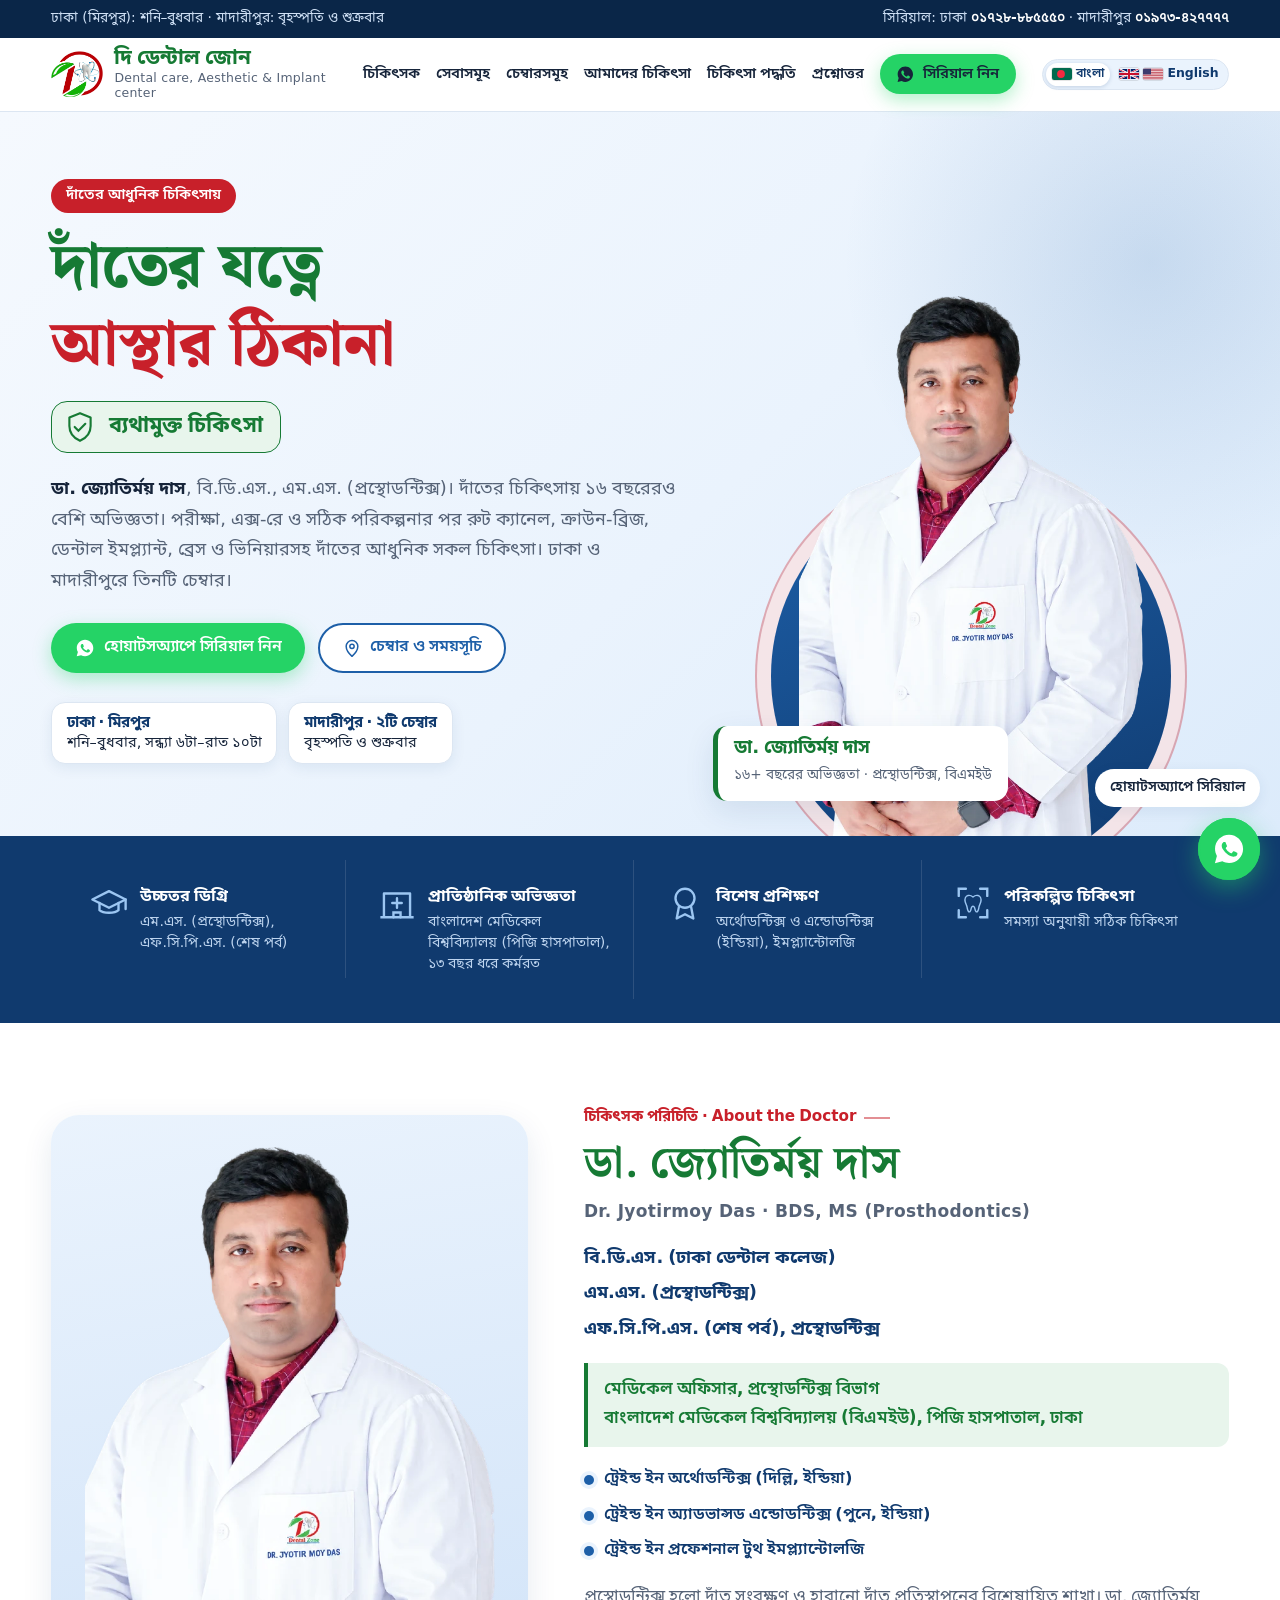
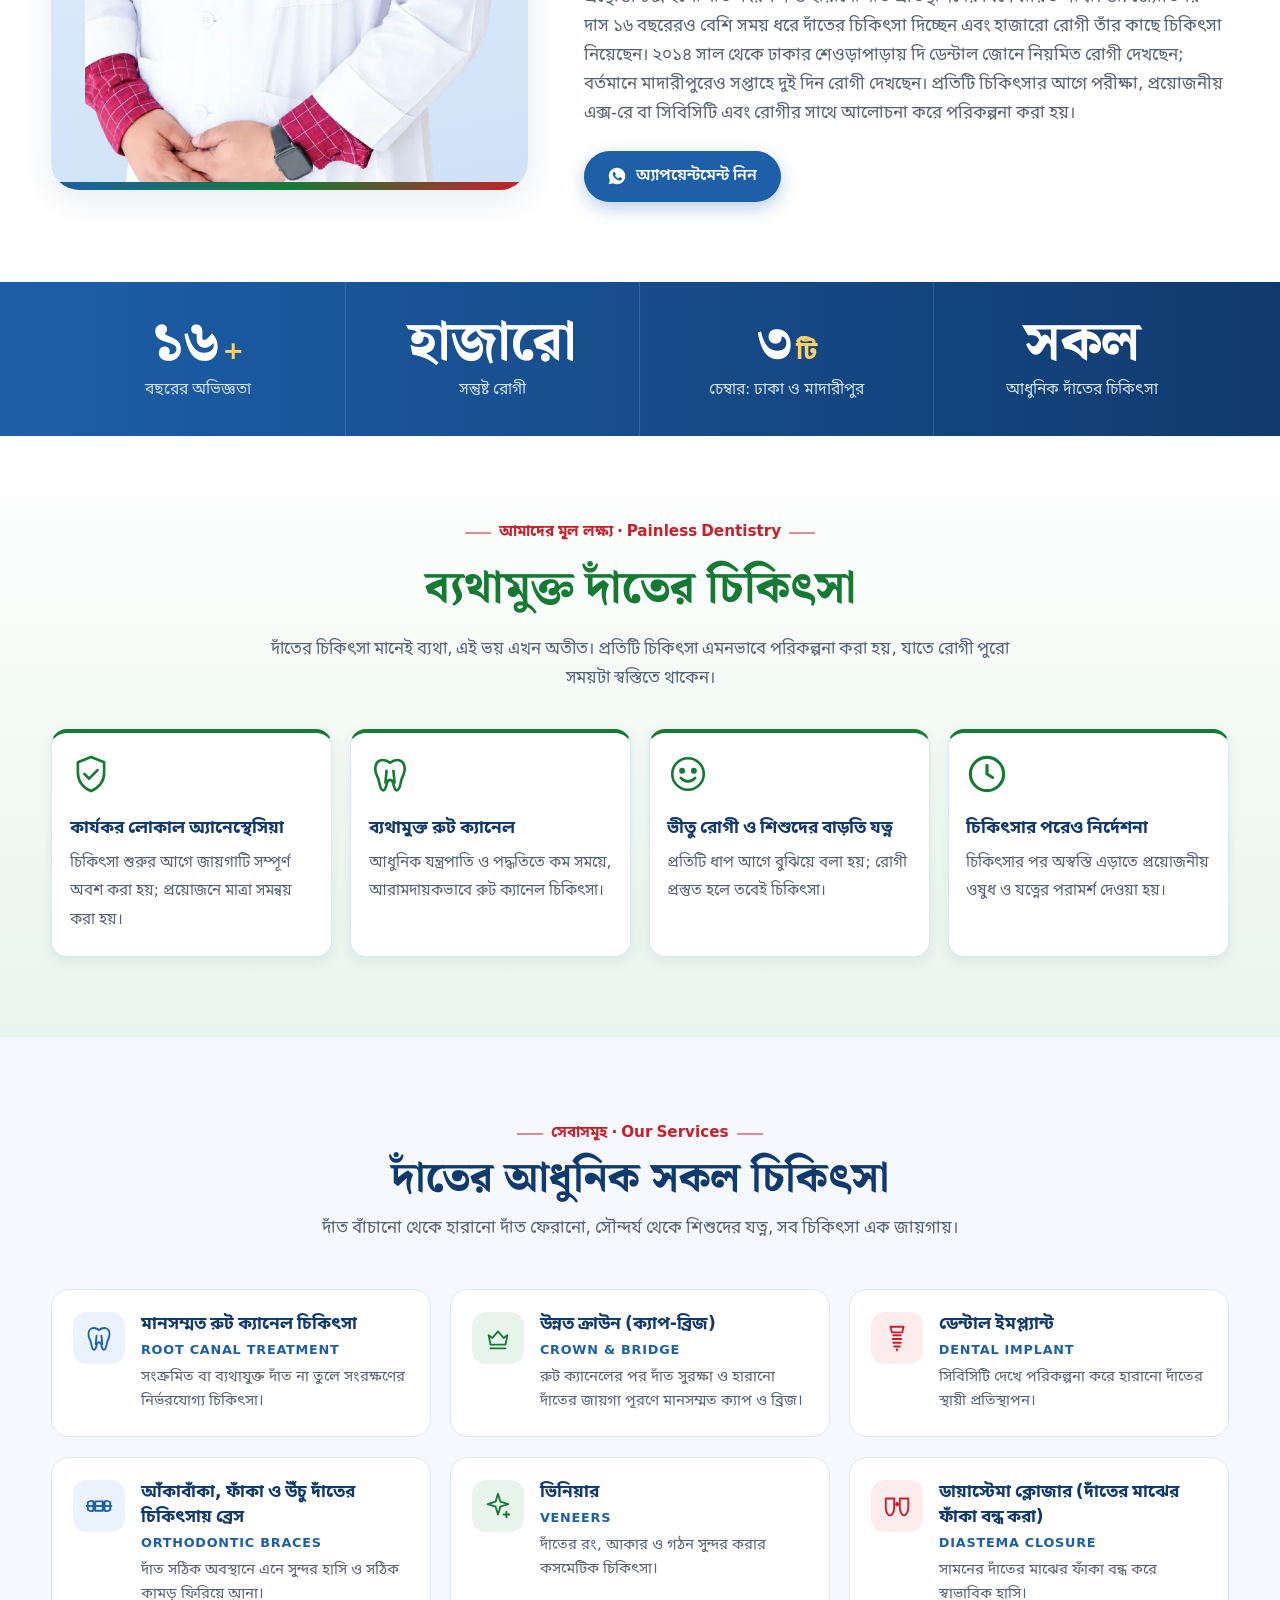
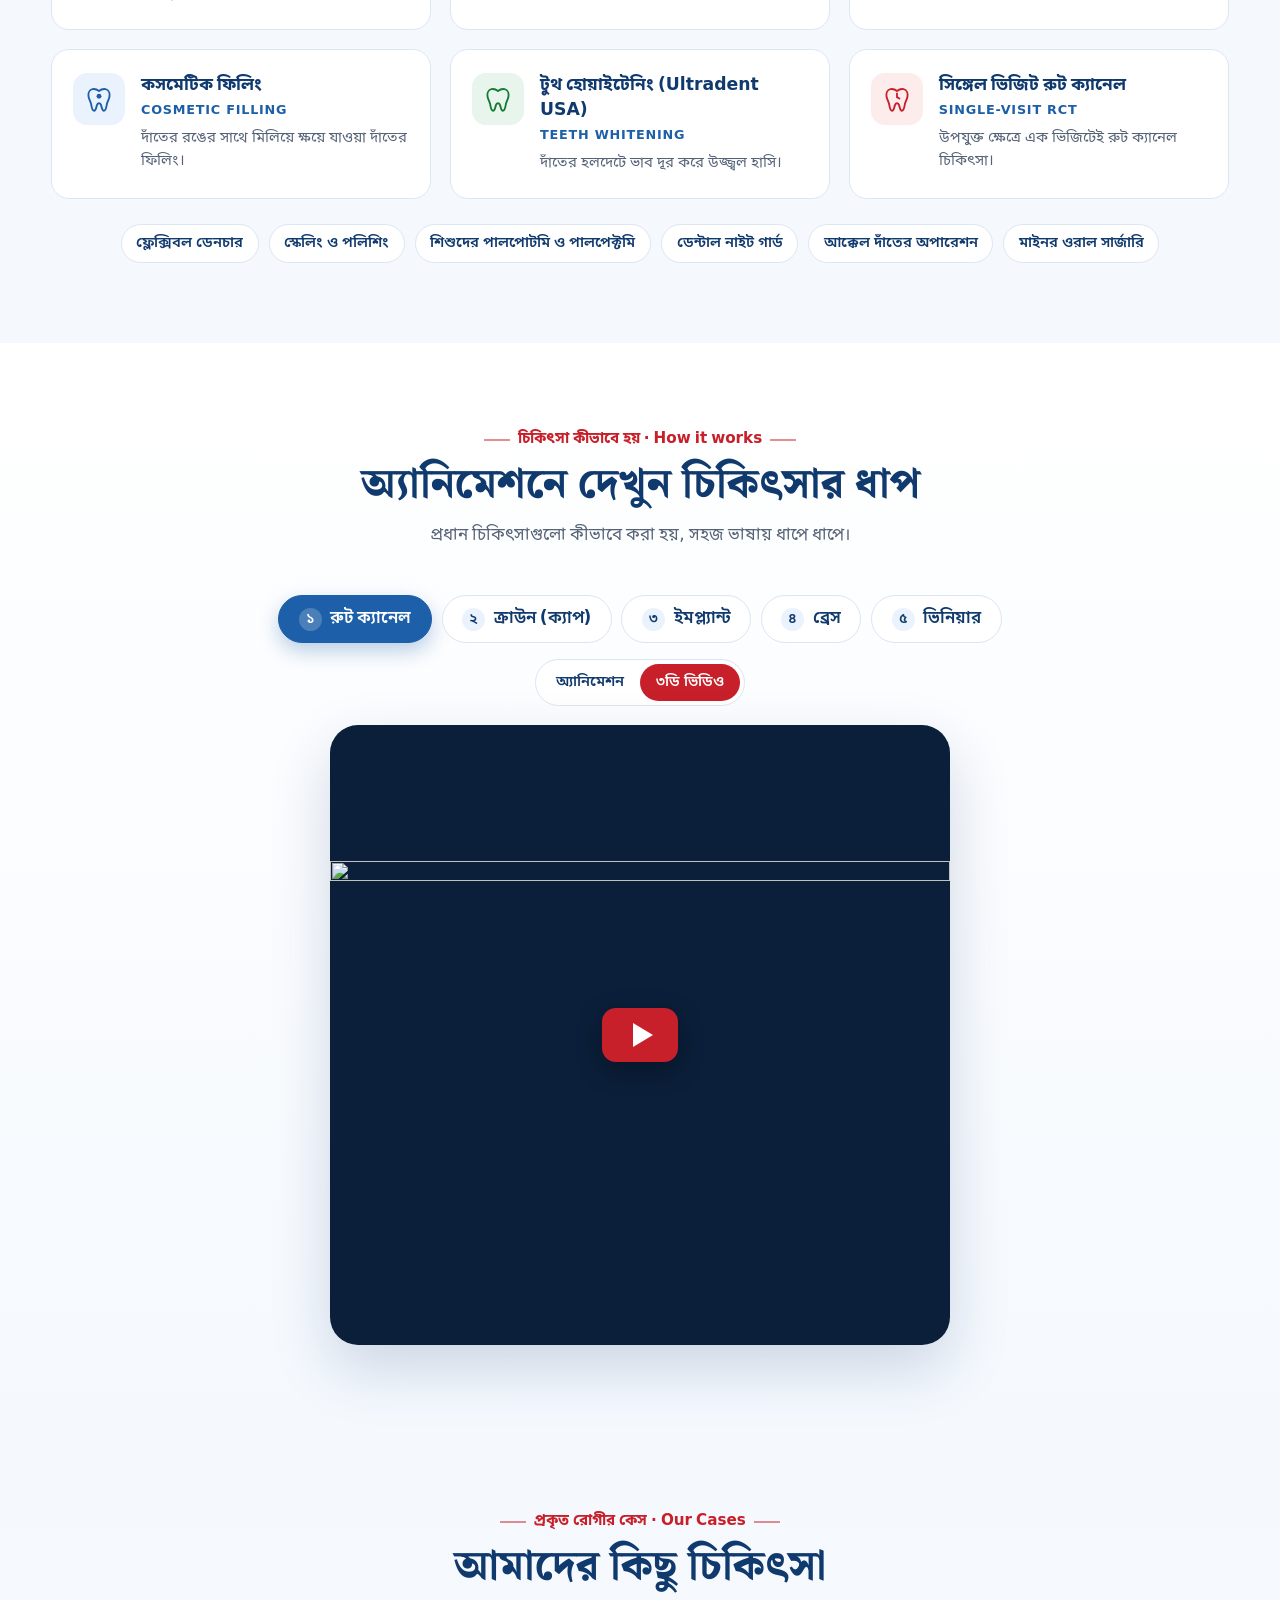
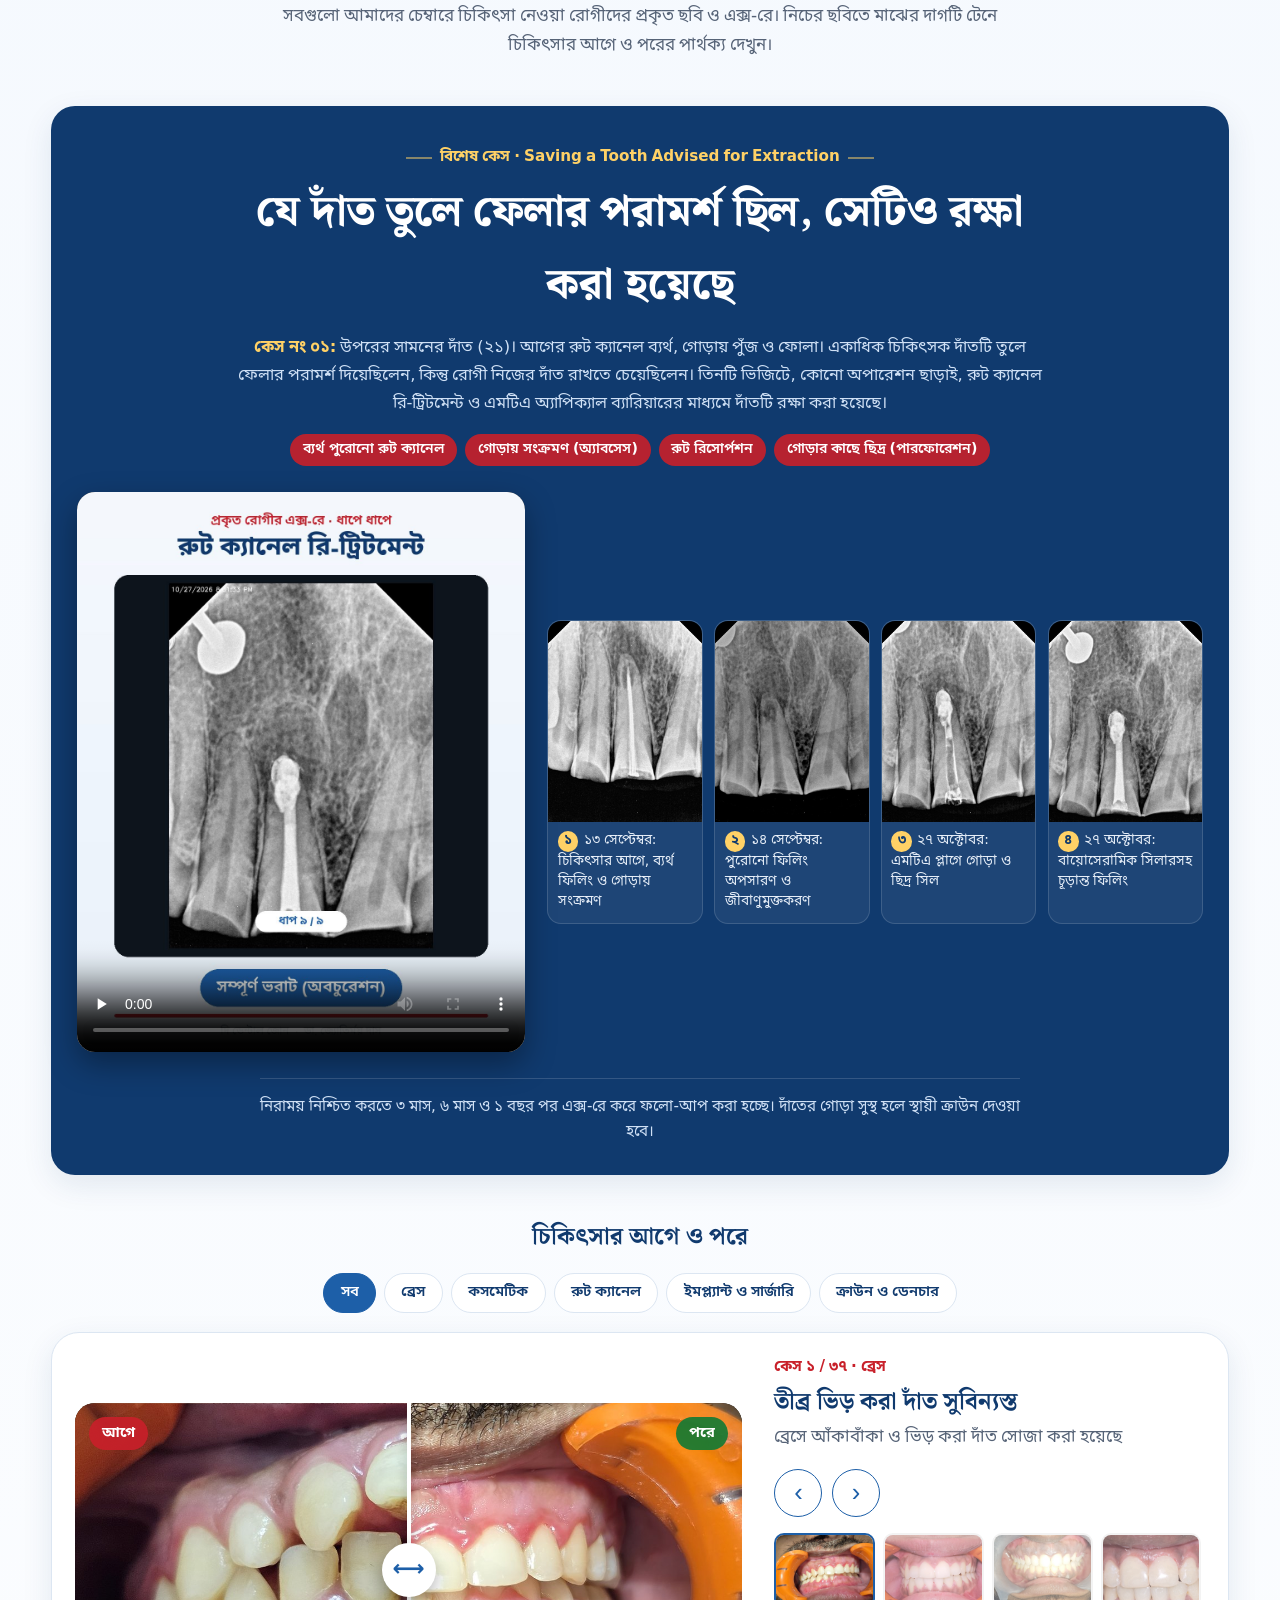
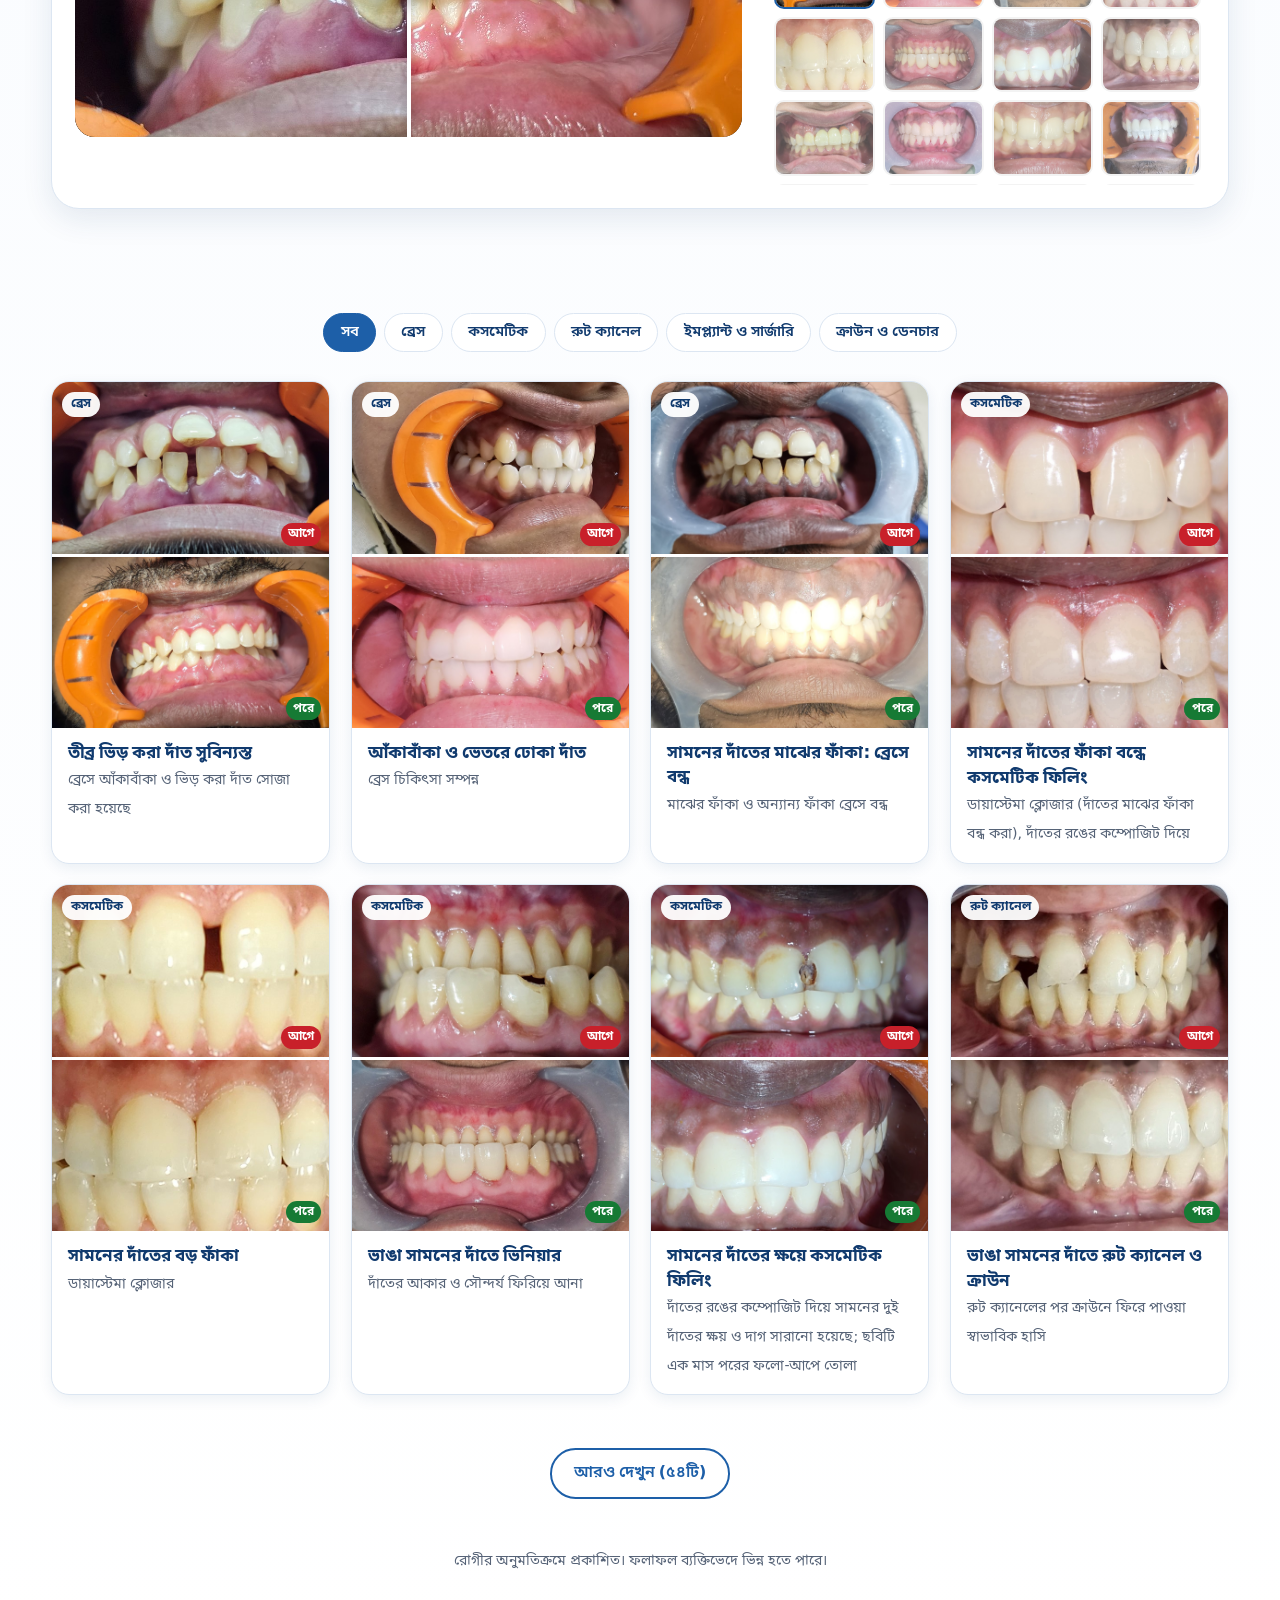
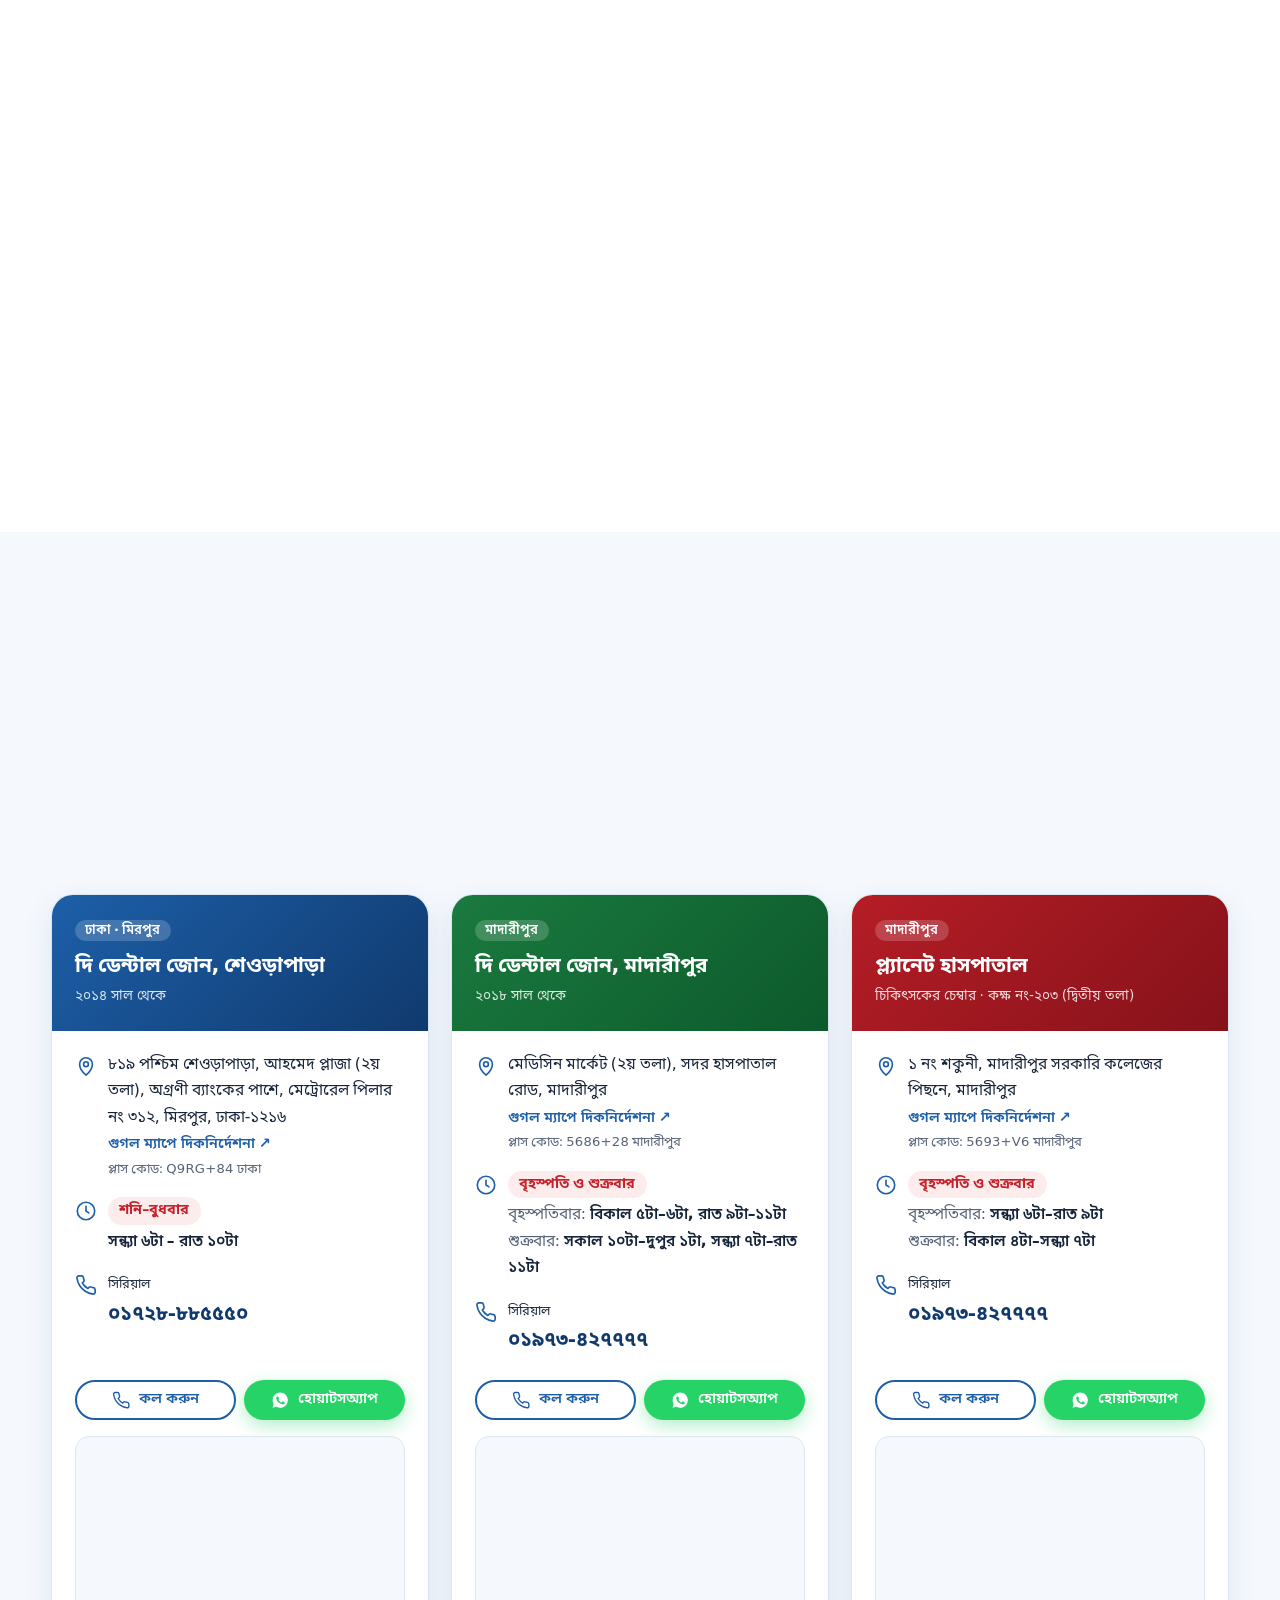
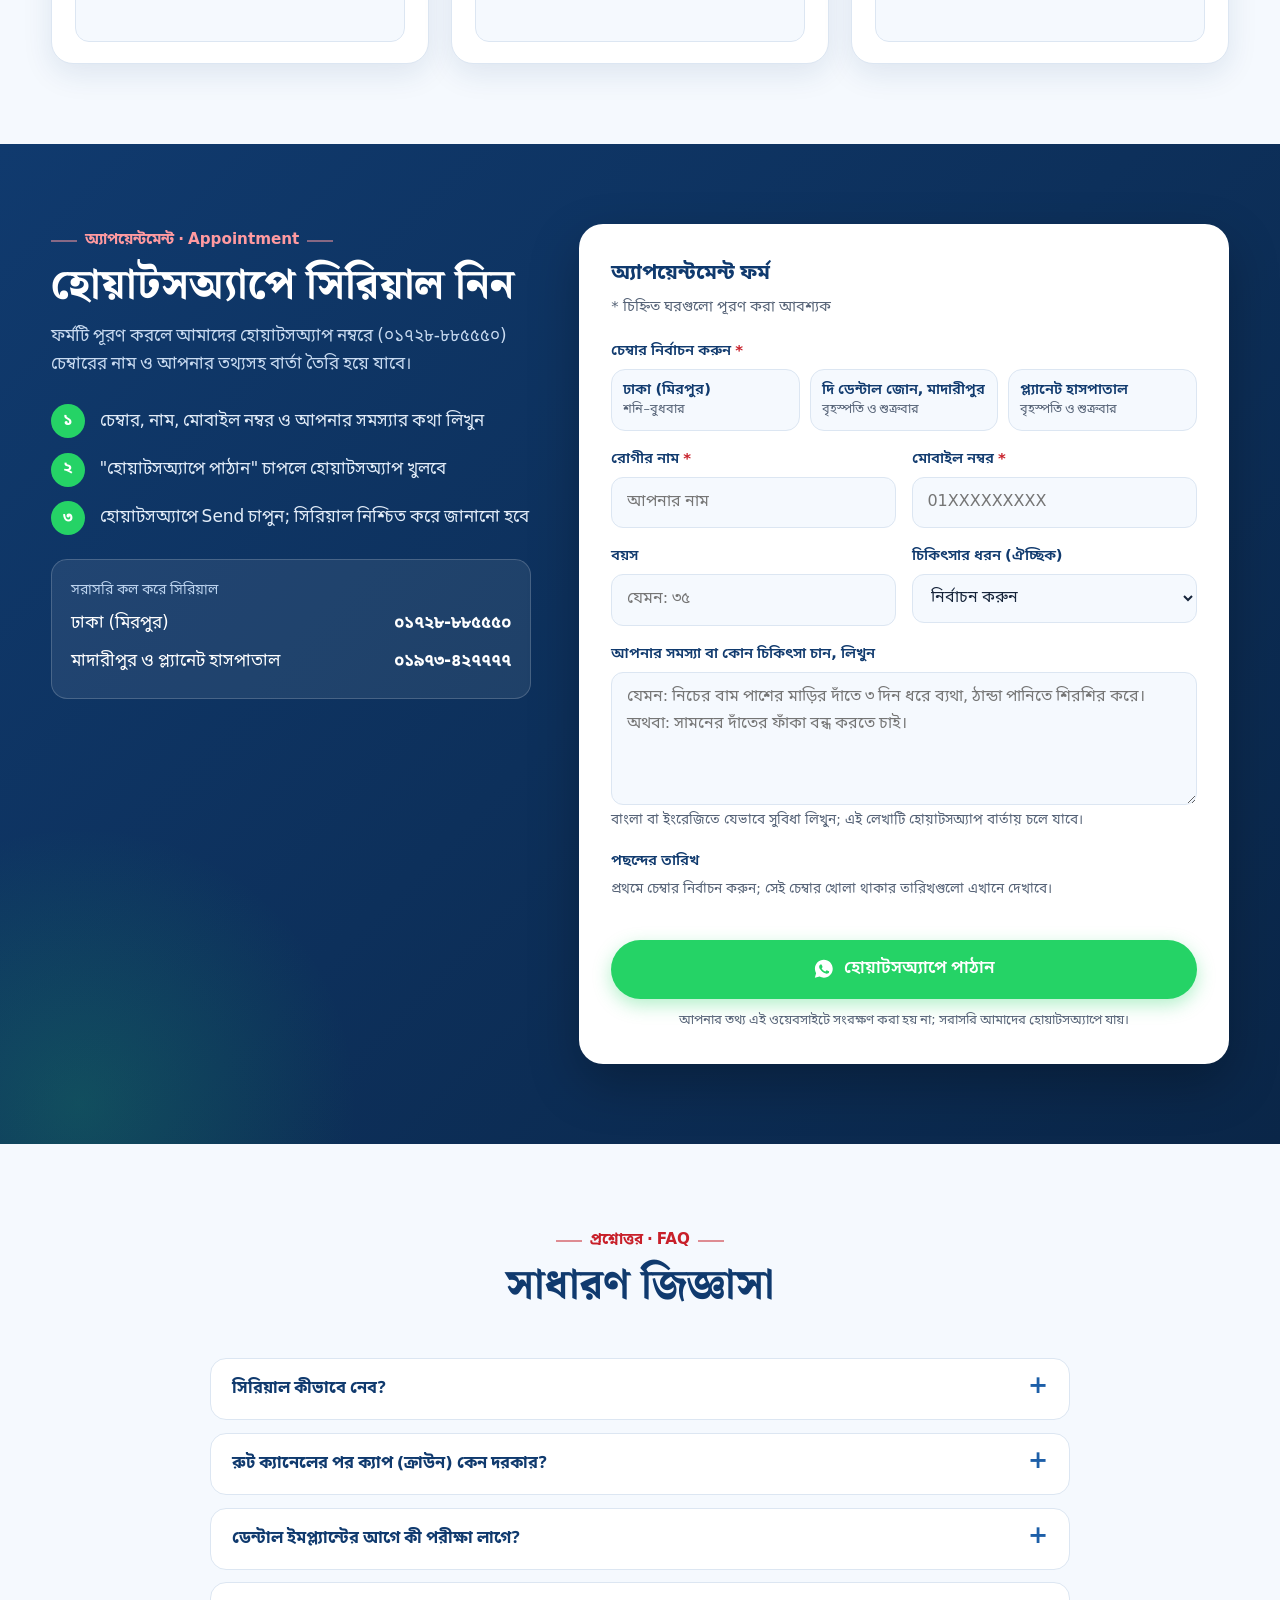
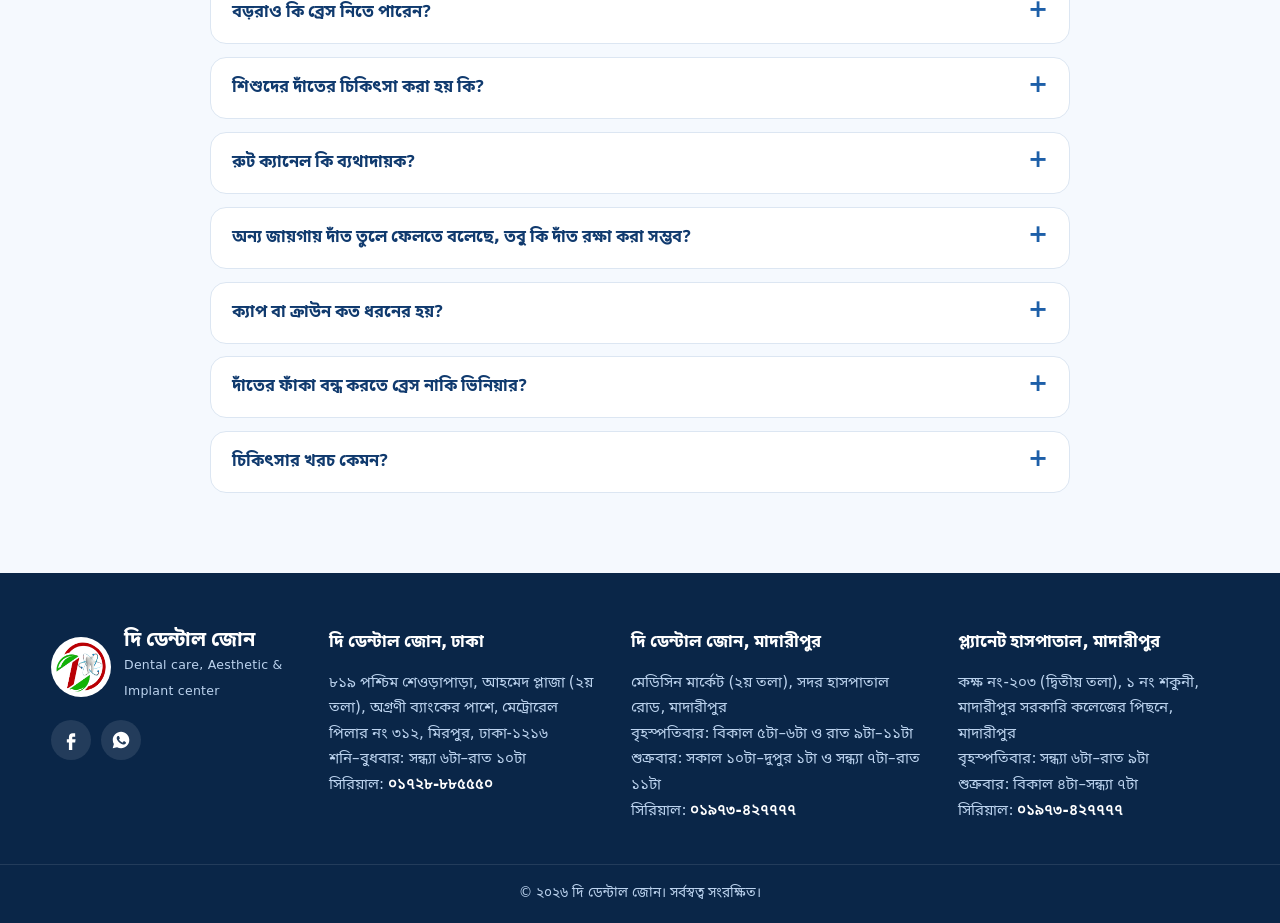
==== commit d919eb0c: "Add denture case (upper acrylic + lower cast partial denture): before/after slider and silent video " ====
--- a/index.html
+++ b/index.html
@@ -28,7 +28,7 @@
 <meta name="twitter:card" content="summary_large_image">
 <meta name="twitter:image" content="https://drjyotirmoy.com/assets/img/og-cover-painless.jpg">
 <link rel="preload" href="assets/fonts/NotoSansBengali-Regular.ttf" as="font" type="font/ttf" crossorigin>
-<link rel="stylesheet" href="styles.css?v=20261116L">
+<link rel="stylesheet" href="styles.css?v=20261118a">
 <script type="application/ld+json">
 {"@context":"https://schema.org","@graph":[{"@type":"WebSite","@id":"https://drjyotirmoy.com/#website","url":"https://drjyotirmoy.com/","name":"দি ডেন্টাল জোন · Dr. Jyotirmoy Das","inLanguage":"bn-BD","publisher":{"@id":"https://drjyotirmoy.com/#org"}},{"@type":"MedicalOrganization","@id":"https://drjyotirmoy.com/#org","name":"The Dental Zone","alternateName":"দি ডেন্টাল জোন","url":"https://drjyotirmoy.com/","logo":"https://drjyotirmoy.com/assets/img/logo-full.jpg","slogan":"Dental care, Aesthetic & Implant center","foundingDate":"2014","sameAs":["https://www.facebook.com/dentalzone.bd"],"subOrganization":[{"@id":"https://drjyotirmoy.com/#dhaka"},{"@id":"https://drjyotirmoy.com/#madaripur"}]},{"@type":["Physician","Person"],"@id":"https://drjyotirmoy.com/#doctor","name":"Dr. Jyotirmoy Das","alternateName":"ডা. জ্যোতির্ময় দাস","url":"https://drjyotirmoy.com/#doctor","image":"https://drjyotirmoy.com/assets/img/dr-jyotirmoy-das.webp","jobTitle":"Dental Surgeon (Prosthodontist)","medicalSpecialty":"Dentistry","description":"BDS (Dhaka Dental College); MS (Prosthodontics); FCPS Final Part (Prosthodontics); Medical Officer, Department of Prosthodontics, Bangladesh Medical University (PG Hospital), Dhaka. Trained in Orthodontics (Delhi), Advanced Endodontics (Pune) and Dental Implantology.","alumniOf":{"@type":"CollegeOrUniversity","name":"Dhaka Dental College"},"worksFor":[{"@id":"https://drjyotirmoy.com/#dhaka"},{"@id":"https://drjyotirmoy.com/#madaripur"},{"@id":"https://drjyotirmoy.com/#planet"}],"knowsLanguage":["bn","en"]},{"@type":"Dentist","@id":"https://drjyotirmoy.com/#dhaka","name":"The Dental Zone, Shewrapara, Mirpur, Dhaka","alternateName":"দি ডেন্টাল জোন, শেওড়াপাড়া, মিরপুর, ঢাকা","telephone":"+8801728885550","foundingDate":"2014","address":{"@type":"PostalAddress","streetAddress":"819 West Shewrapara, Ahmed Plaza (2nd floor), beside Agrani Bank, Metro Rail Pillar 312","addressLocality":"Mirpur, Dhaka","addressRegion":"Dhaka","postalCode":"1216","addressCountry":"BD"},"geo":{"@type":"GeoCoordinates","latitude":23.790812,"longitude":90.375312},"hasMap":"https://www.google.com/maps/search/?api=1&query=7MMGQ9RG%2B84","areaServed":["Mirpur","Shewrapara","Kazipara","Taltola","Agargaon","Dhaka"],"openingHoursSpecification":[{"@type":"OpeningHoursSpecification","dayOfWeek":["Saturday","Sunday","Monday","Tuesday","Wednesday"],"opens":"18:00","closes":"22:00"}],"medicalSpecialty":"Dentistry","url":"https://drjyotirmoy.com/","image":"https://drjyotirmoy.com/assets/img/og-cover-painless.jpg","logo":"https://drjyotirmoy.com/assets/img/logo-full.jpg","priceRange":"৳৳","currenciesAccepted":"BDT","employee":{"@id":"https://drjyotirmoy.com/#doctor"},"parentOrganization":{"@id":"https://drjyotirmoy.com/#org"},"sameAs":["https://www.facebook.com/dentalzone.bd"],"hasOfferCatalog":{"@type":"OfferCatalog","name":"Dental services","itemListElement":[{"@type":"Offer","itemOffered":{"@type":"MedicalProcedure","name":"Root canal treatment (রুট ক্যানেল চিকিৎসা)"}},{"@type":"Offer","itemOffered":{"@type":"MedicalProcedure","name":"Dental crown and bridge (ক্যাপ-ব্রিজ)"}},{"@type":"Offer","itemOffered":{"@type":"MedicalProcedure","name":"Dental implant (ডেন্টাল ইমপ্ল্যান্ট)"}},{"@type":"Offer","itemOffered":{"@type":"MedicalProcedure","name":"Orthodontic braces (ব্রেস)"}},{"@type":"Offer","itemOffered":{"@type":"MedicalProcedure","name":"Dental veneers (ভিনিয়ার)"}},{"@type":"Offer","itemOffered":{"@type":"MedicalProcedure","name":"Diastema closure (ডায়াস্টেমা ক্লোজার)"}},{"@type":"Offer","itemOffered":{"@type":"MedicalProcedure","name":"Cosmetic filling"}},{"@type":"Offer","itemOffered":{"@type":"MedicalProcedure","name":"Teeth whitening"}},{"@type":"Offer","itemOffered":{"@type":"MedicalProcedure","name":"Single-visit root canal"}},{"@type":"Offer","itemOffered":{"@type":"MedicalProcedure","name":"Flexible denture"}},{"@type":"Offer","itemOffered":{"@type":"MedicalProcedure","name":"Scaling and polishing"}},{"@type":"Offer","itemOffered":{"@type":"MedicalProcedure","name":"Pediatric dentistry"}},{"@type":"Offer","itemOffered":{"@type":"MedicalProcedure","name":"Wisdom tooth surgery"}},{"@type":"Offer","itemOffered":{"@type":"MedicalProcedure","name":"Minor oral surgery"}},{"@type":"Offer","itemOffered":{"@type":"MedicalProcedure","name":"Night guard"}}]},"availableLanguage":["bn","en"]},{"@type":"Dentist","@id":"https://drjyotirmoy.com/#madaripur","name":"The Dental Zone, Madaripur","alternateName":"দি ডেন্টাল জোন, মাদারীপুর","telephone":"+8801973427777","foundingDate":"2018","address":{"@type":"PostalAddress","streetAddress":"Medicine Market (2nd floor), Sadar Hospital Road","addressLocality":"Madaripur","addressRegion":"Dhaka Division","addressCountry":"BD"},"geo":{"@type":"GeoCoordinates","latitude":23.165062,"longitude":90.210813},"hasMap":"https://www.google.com/maps/search/?api=1&query=7MMG5686%2B28","areaServed":["Madaripur","Madaripur Sadar","Shibchar","Kalkini","Rajoir","Dasar"],"openingHoursSpecification":[{"@type":"OpeningHoursSpecification","dayOfWeek":"Thursday","opens":"17:00","closes":"18:00"},{"@type":"OpeningHoursSpecification","dayOfWeek":"Thursday","opens":"21:00","closes":"23:00"},{"@type":"OpeningHoursSpecification","dayOfWeek":"Friday","opens":"10:00","closes":"13:00"},{"@type":"OpeningHoursSpecification","dayOfWeek":"Friday","opens":"19:00","closes":"23:00"}],"medicalSpecialty":"Dentistry","url":"https://drjyotirmoy.com/","image":"https://drjyotirmoy.com/assets/img/og-cover-painless.jpg","logo":"https://drjyotirmoy.com/assets/img/logo-full.jpg","priceRange":"৳৳","currenciesAccepted":"BDT","employee":{"@id":"https://drjyotirmoy.com/#doctor"},"parentOrganization":{"@id":"https://drjyotirmoy.com/#org"},"sameAs":["https://www.facebook.com/dentalzone.bd"],"hasOfferCatalog":{"@type":"OfferCatalog","name":"Dental services","itemListElement":[{"@type":"Offer","itemOffered":{"@type":"MedicalProcedure","name":"Root canal treatment (রুট ক্যানেল চিকিৎসা)"}},{"@type":"Offer","itemOffered":{"@type":"MedicalProcedure","name":"Dental crown and bridge (ক্যাপ-ব্রিজ)"}},{"@type":"Offer","itemOffered":{"@type":"MedicalProcedure","name":"Dental implant (ডেন্টাল ইমপ্ল্যান্ট)"}},{"@type":"Offer","itemOffered":{"@type":"MedicalProcedure","name":"Orthodontic braces (ব্রেস)"}},{"@type":"Offer","itemOffered":{"@type":"MedicalProcedure","name":"Dental veneers (ভিনিয়ার)"}},{"@type":"Offer","itemOffered":{"@type":"MedicalProcedure","name":"Diastema closure (ডায়াস্টেমা ক্লোজার)"}},{"@type":"Offer","itemOffered":{"@type":"MedicalProcedure","name":"Cosmetic filling"}},{"@type":"Offer","itemOffered":{"@type":"MedicalProcedure","name":"Teeth whitening"}},{"@type":"Offer","itemOffered":{"@type":"MedicalProcedure","name":"Single-visit root canal"}},{"@type":"Offer","itemOffered":{"@type":"MedicalProcedure","name":"Flexible denture"}},{"@type":"Offer","itemOffered":{"@type":"MedicalProcedure","name":"Scaling and polishing"}},{"@type":"Offer","itemOffered":{"@type":"MedicalProcedure","name":"Pediatric dentistry"}},{"@type":"Offer","itemOffered":{"@type":"MedicalProcedure","name":"Wisdom tooth surgery"}},{"@type":"Offer","itemOffered":{"@type":"MedicalProcedure","name":"Minor oral surgery"}},{"@type":"Offer","itemOffered":{"@type":"MedicalProcedure","name":"Night guard"}}]},"availableLanguage":["bn","en"]},{"@type":"Dentist","@id":"https://drjyotirmoy.com/#planet","name":"Dr. Jyotirmoy Das, Dental Chamber, Planet Hospital, Madaripur","alternateName":"ডা. জ্যোতির্ময় দাস, প্ল্যানেট হাসপাতাল, মাদারীপুর","telephone":"+8801973427777","address":{"@type":"PostalAddress","streetAddress":"Room 203 (2nd floor), Planet Hospital, 1 No. Shakuni, behind Madaripur Govt. College","addressLocality":"Madaripur","addressRegion":"Dhaka Division","addressCountry":"BD"},"geo":{"@type":"GeoCoordinates","latitude":23.169687,"longitude":90.203063},"hasMap":"https://www.google.com/maps/search/?api=1&query=7MMG5693%2BV6","areaServed":["Madaripur","Madaripur Sadar"],"openingHoursSpecification":[{"@type":"OpeningHoursSpecification","dayOfWeek":"Thursday","opens":"18:00","closes":"21:00"},{"@type":"OpeningHoursSpecification","dayOfWeek":"Friday","opens":"16:00","closes":"19:00"}],"medicalSpecialty":"Dentistry","url":"https://drjyotirmoy.com/","image":"https://drjyotirmoy.com/assets/img/og-cover-painless.jpg","logo":"https://drjyotirmoy.com/assets/img/logo-full.jpg","priceRange":"৳৳","currenciesAccepted":"BDT","employee":{"@id":"https://drjyotirmoy.com/#doctor"},"sameAs":["https://www.facebook.com/dentalzone.bd"],"hasOfferCatalog":{"@type":"OfferCatalog","name":"Dental services","itemListElement":[{"@type":"Offer","itemOffered":{"@type":"MedicalProcedure","name":"Root canal treatment (রুট ক্যানেল চিকিৎসা)"}},{"@type":"Offer","itemOffered":{"@type":"MedicalProcedure","name":"Dental crown and bridge (ক্যাপ-ব্রিজ)"}},{"@type":"Offer","itemOffered":{"@type":"MedicalProcedure","name":"Dental implant (ডেন্টাল ইমপ্ল্যান্ট)"}},{"@type":"Offer","itemOffered":{"@type":"MedicalProcedure","name":"Orthodontic braces (ব্রেস)"}},{"@type":"Offer","itemOffered":{"@type":"MedicalProcedure","name":"Dental veneers (ভিনিয়ার)"}},{"@type":"Offer","itemOffered":{"@type":"MedicalProcedure","name":"Diastema closure (ডায়াস্টেমা ক্লোজার)"}},{"@type":"Offer","itemOffered":{"@type":"MedicalProcedure","name":"Cosmetic filling"}},{"@type":"Offer","itemOffered":{"@type":"MedicalProcedure","name":"Teeth whitening"}},{"@type":"Offer","itemOffered":{"@type":"MedicalProcedure","name":"Single-visit root canal"}},{"@type":"Offer","itemOffered":{"@type":"MedicalProcedure","name":"Flexible denture"}},{"@type":"Offer","itemOffered":{"@type":"MedicalProcedure","name":"Scaling and polishing"}},{"@type":"Offer","itemOffered":{"@type":"MedicalProcedure","name":"Pediatric dentistry"}},{"@type":"Offer","itemOffered":{"@type":"MedicalProcedure","name":"Wisdom tooth surgery"}},{"@type":"Offer","itemOffered":{"@type":"MedicalProcedure","name":"Minor oral surgery"}},{"@type":"Offer","itemOffered":{"@type":"MedicalProcedure","name":"Night guard"}}]},"availableLanguage":["bn","en"]},{"@type":"FAQPage","@id":"https://drjyotirmoy.com/#faq","mainEntity":[{"@type":"Question","name":"সিরিয়াল কীভাবে নেব?","acceptedAnswer":{"@type":"Answer","text":"উপরের ফর্ম পূরণ করে হোয়াটসঅ্যাপে পাঠাতে পারেন, অথবা সরাসরি কল করতে পারেন। ঢাকা চেম্বার: ০১৭২৮-৮৮৫৫৫০; মাদারীপুর ও প্ল্যানেট হাসপাতাল: ০১৯৭৩-৪২৭৭৭৭।"}},{"@type":"Question","name":"রুট ক্যানেলের পর ক্যাপ (ক্রাউন) কেন দরকার?","acceptedAnswer":{"@type":"Answer","text":"রুট ক্যানেলের পর দাঁত তুলনামূলক ভঙ্গুর হয়ে যায়, বিশেষ করে মাড়ির দাঁত। ক্যাপ দাঁতকে ভেঙে যাওয়া থেকে রক্ষা করে এবং চিবানোর ক্ষমতা ফিরিয়ে দেয়।"}},{"@type":"Question","name":"ডেন্টাল ইমপ্ল্যান্টের আগে কী পরীক্ষা লাগে?","acceptedAnswer":{"@type":"Answer","text":"সাধারণত সিবিসিটি (থ্রিডি এক্স-রে) করে হাড়ের পরিমাণ ও গুণমান দেখা হয়। এর ভিত্তিতে ইমপ্ল্যান্টের মাপ ও অবস্থান পরিকল্পনা করা হয়। সাধারণ স্বাস্থ্য, যেমন ডায়াবেটিস নিয়ন্ত্রণে আছে কি না, সেটাও বিবেচনা করা হয়।"}},{"@type":"Question","name":"বড়রাও কি ব্রেস নিতে পারেন?","acceptedAnswer":{"@type":"Answer","text":"হ্যাঁ। দাঁত ও মাড়ি সুস্থ থাকলে প্রাপ্তবয়স্করাও ব্রেস নিতে পারেন। চিকিৎসার সময়কাল দাঁতের অবস্থার ওপর নির্ভর করে।"}},{"@type":"Question","name":"শিশুদের দাঁতের চিকিৎসা করা হয় কি?","acceptedAnswer":{"@type":"Answer","text":"হ্যাঁ। শিশুদের দুধদাঁতের পালপোটমি, পালপেক্টমি, ফিলিংসহ প্রয়োজনীয় চিকিৎসা করা হয়।"}},{"@type":"Question","name":"রুট ক্যানেল কি ব্যথাদায়ক?","acceptedAnswer":{"@type":"Answer","text":"না। চিকিৎসার আগে লোকাল অ্যানেস্থেসিয়া দিয়ে জায়গাটি সম্পূর্ণ অবশ করা হয়, তাই চিকিৎসার সময় সাধারণত ব্যথা অনুভূত হয় না। চিকিৎসার পর কিছুদিন হালকা অস্বস্তি থাকতে পারে, যা নির্দেশিত ওষুধে কমে যায়।"}},{"@type":"Question","name":"অন্য জায়গায় দাঁত তুলে ফেলতে বলেছে, তবু কি দাঁত রক্ষা করা সম্ভব?","acceptedAnswer":{"@type":"Answer","text":"অনেক ক্ষেত্রেই সম্ভব। আগের রুট ক্যানেল ব্যর্থ হলে রি-ট্রিটমেন্ট, ভাঙা ফাইল অপসারণ বা এমটিএ দিয়ে গোড়া সিল করার মতো চিকিৎসায় দাঁত রক্ষা করা যায়। এক্স-রে দেখে চিকিৎসক জানাবেন দাঁতটি রক্ষা করা যাবে কি না।"}},{"@type":"Question","name":"ক্যাপ বা ক্রাউন কত ধরনের হয়?","acceptedAnswer":{"@type":"Answer","text":"প্রয়োজন ও বাজেট অনুযায়ী মেটাল, মেটাল-সিরামিক এবং মেটাল-ফ্রি (জিরকোনিয়া ইত্যাদি) ক্রাউন দেওয়া হয়। সামনের দাঁতে সাধারণত দেখতে স্বাভাবিক মেটাল-ফ্রি ক্রাউন ভালো ফল দেয়।"}},{"@type":"Question","name":"দাঁতের ফাঁকা বন্ধ করতে ব্রেস নাকি ভিনিয়ার?","acceptedAnswer":{"@type":"Answer","text":"ফাঁকার পরিমাণ ও দাঁতের অবস্থানের ওপর নির্ভর করে। দাঁত উঁচু বা আঁকাবাঁকা থাকলে ব্রেস উপযুক্ত; ছোট ফাঁকা দ্রুত বন্ধ করতে কম্পোজিট বা ভিনিয়ার ভালো বিকল্প। পরীক্ষা করে উপযুক্ত পদ্ধতি পরামর্শ দেওয়া হয়।"}},{"@type":"Question","name":"চিকিৎসার খরচ কেমন?","acceptedAnswer":{"@type":"Answer","text":"খরচ নির্ভর করে চিকিৎসার ধরন, দাঁতের সংখ্যা ও ব্যবহৃত উপকরণের ওপর। পরীক্ষার পর চিকিৎসা পরিকল্পনার সাথে আনুমানিক খরচ আগেই জানিয়ে দেওয়া হয়।"}}]}]}
 </script>
@@ -451,8 +451,8 @@
 
 <div class="lb" id="lb"><button class="lb-x" aria-label="বন্ধ করুন">×</button><div class="lb-in"></div></div>
 
-<script src="data/gallery-fallback.js?v=20261116L"></script>
-<script src="explainer.js?v=20261116L"></script>
-<script src="script.js?v=20261116L"></script>
+<script src="data/gallery-fallback.js?v=20261118a"></script>
+<script src="explainer.js?v=20261118a"></script>
+<script src="script.js?v=20261118a"></script>
 </body>
 </html>
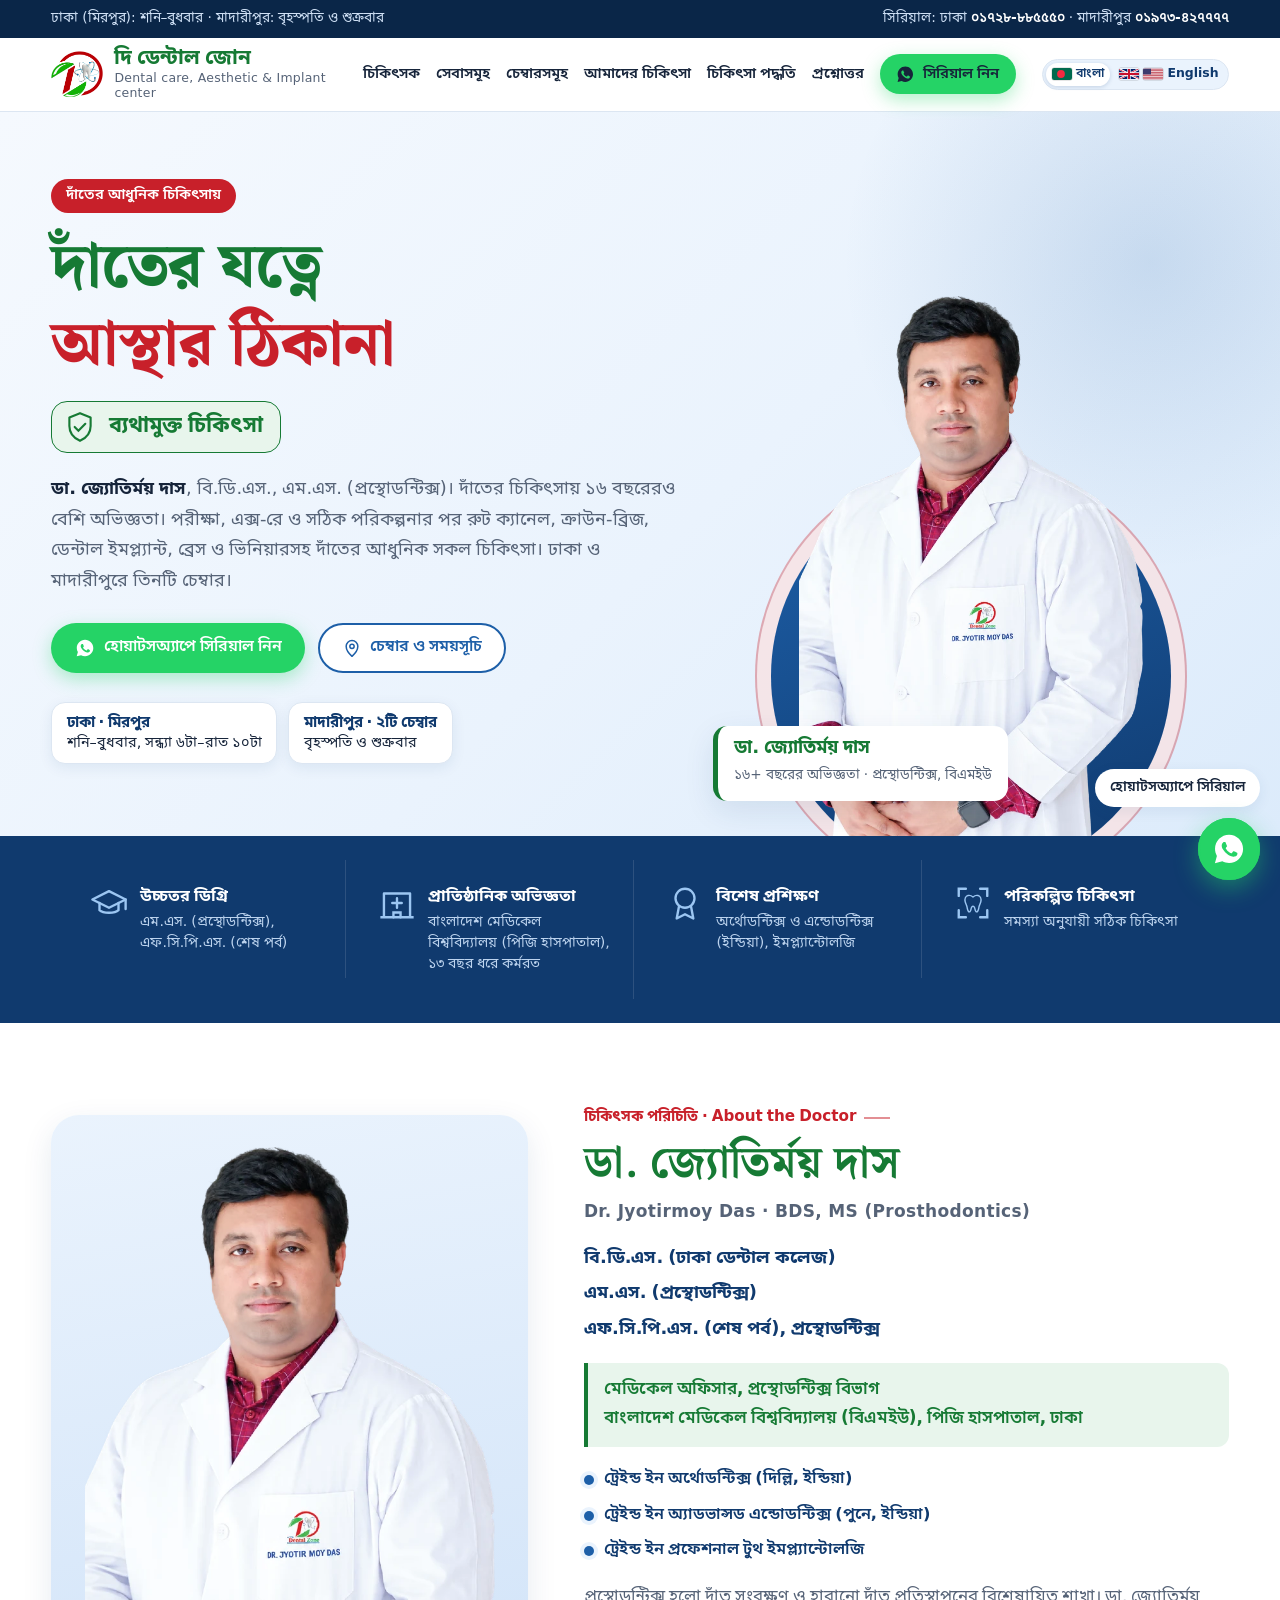
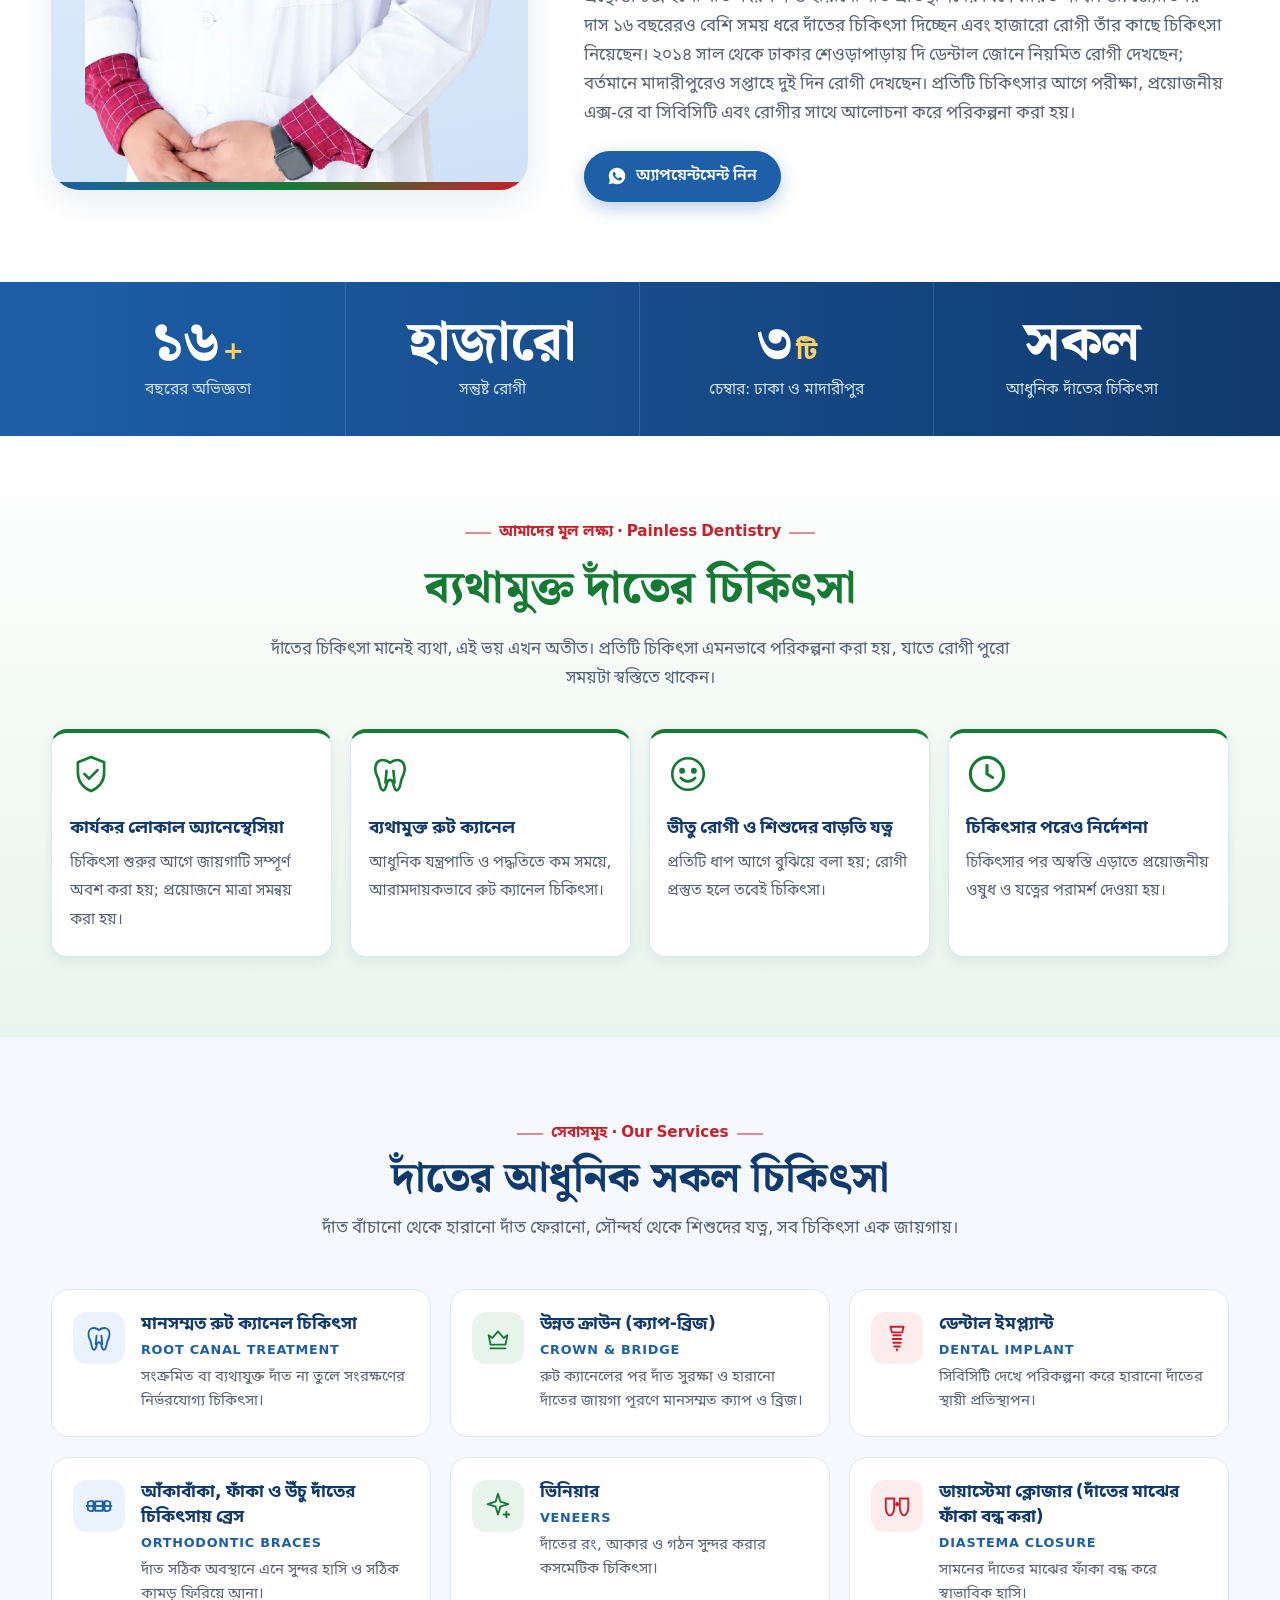
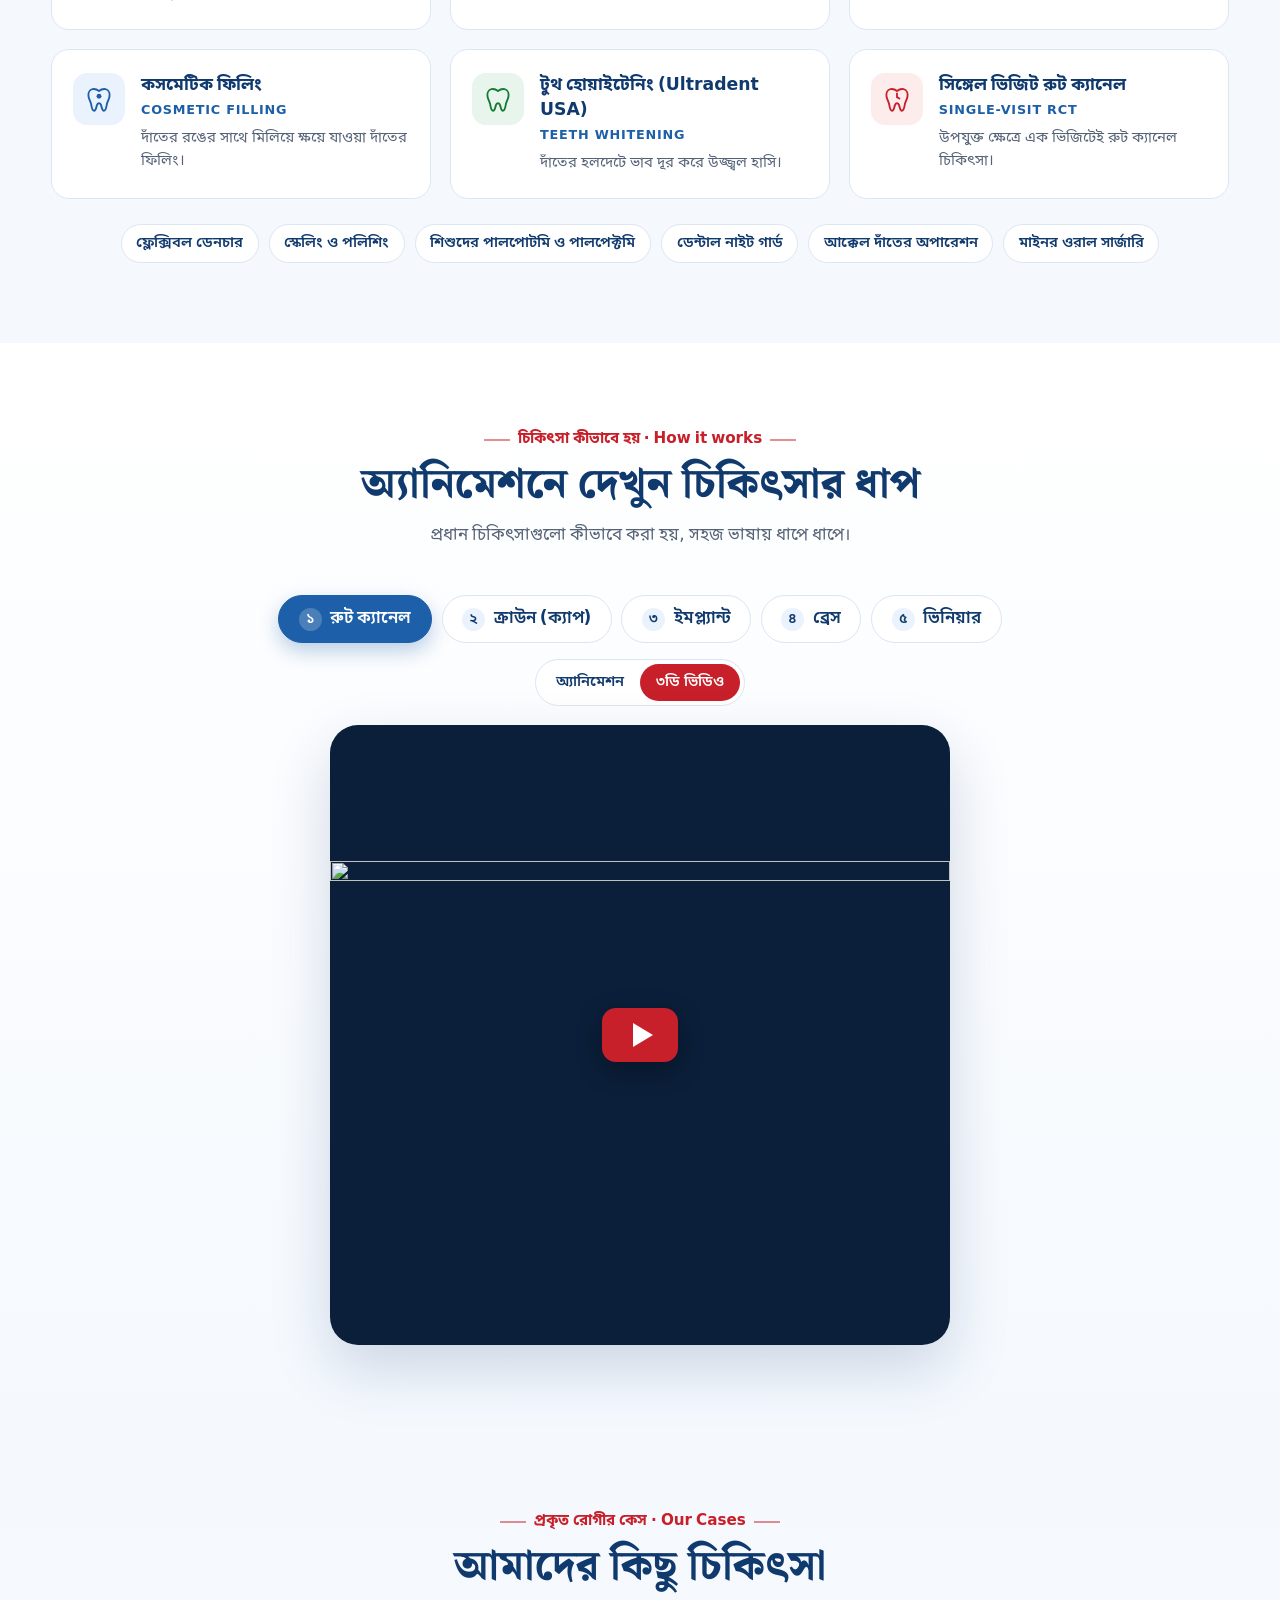
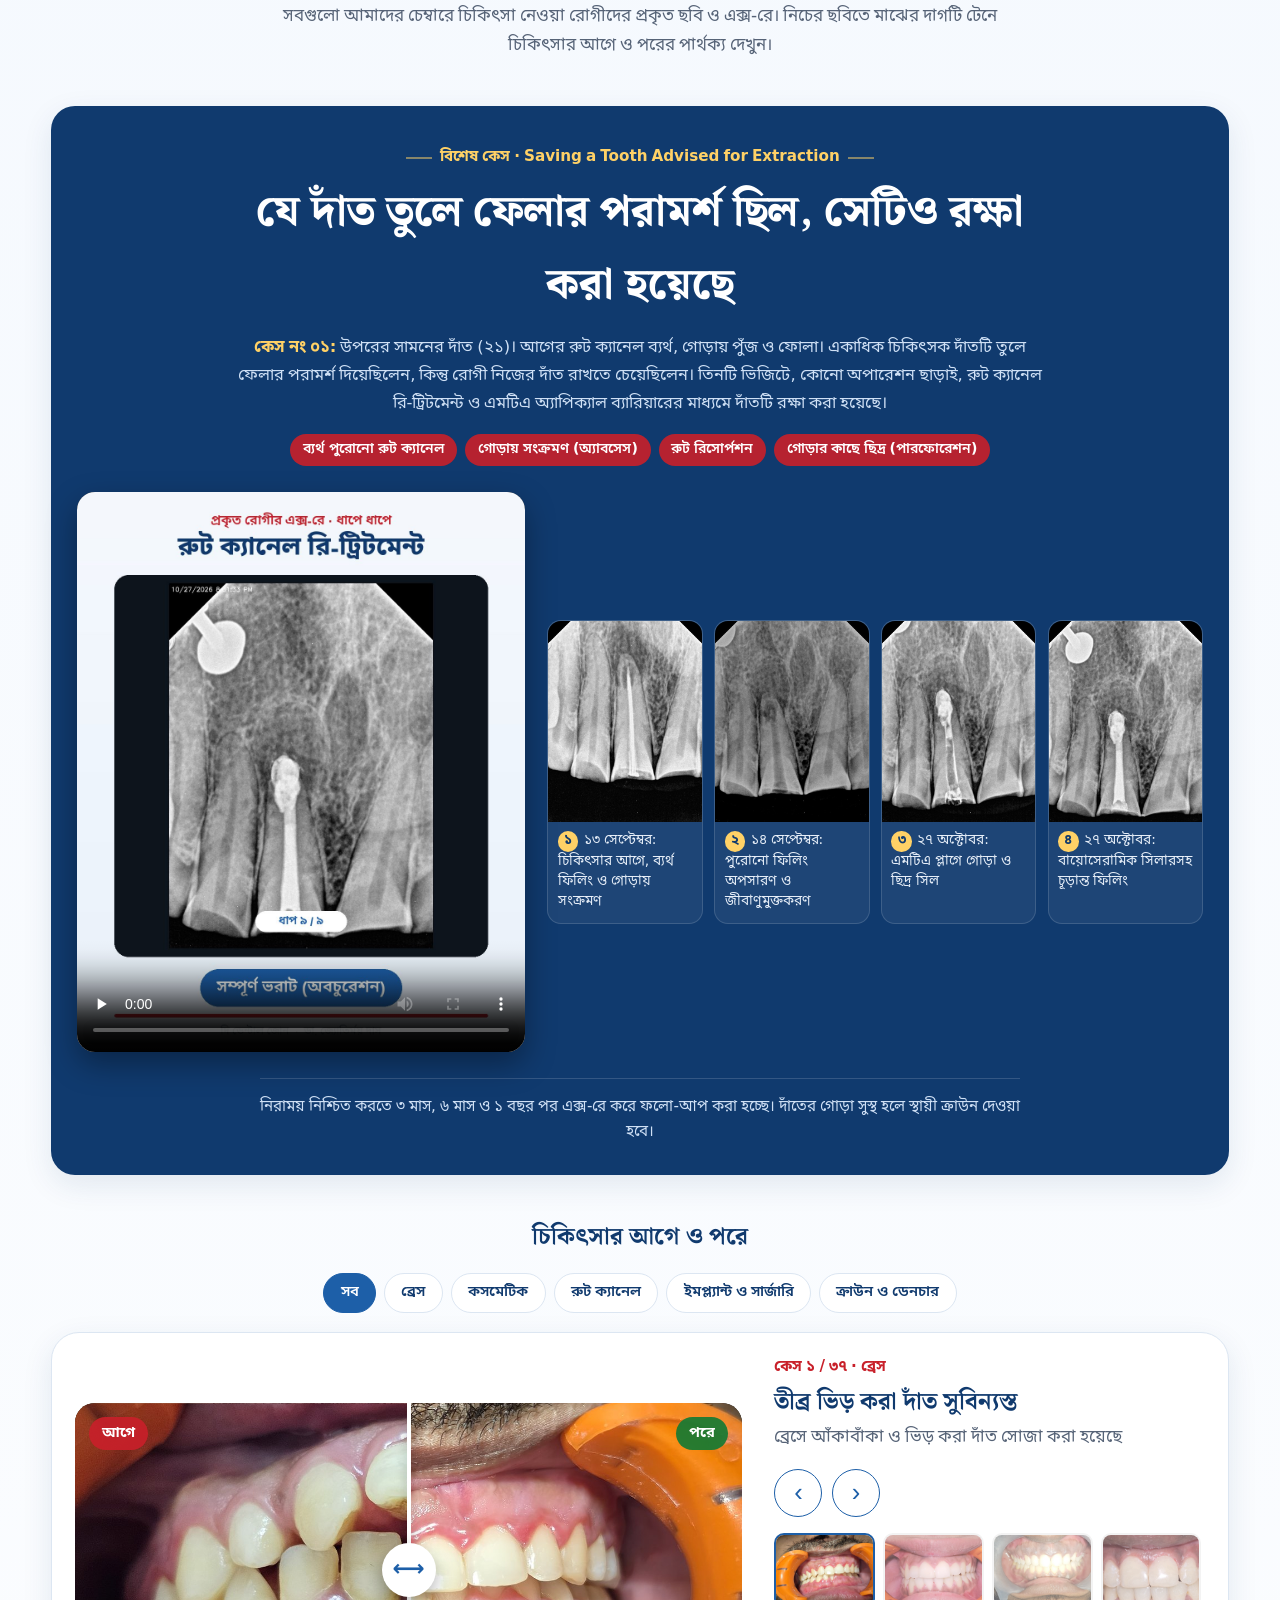
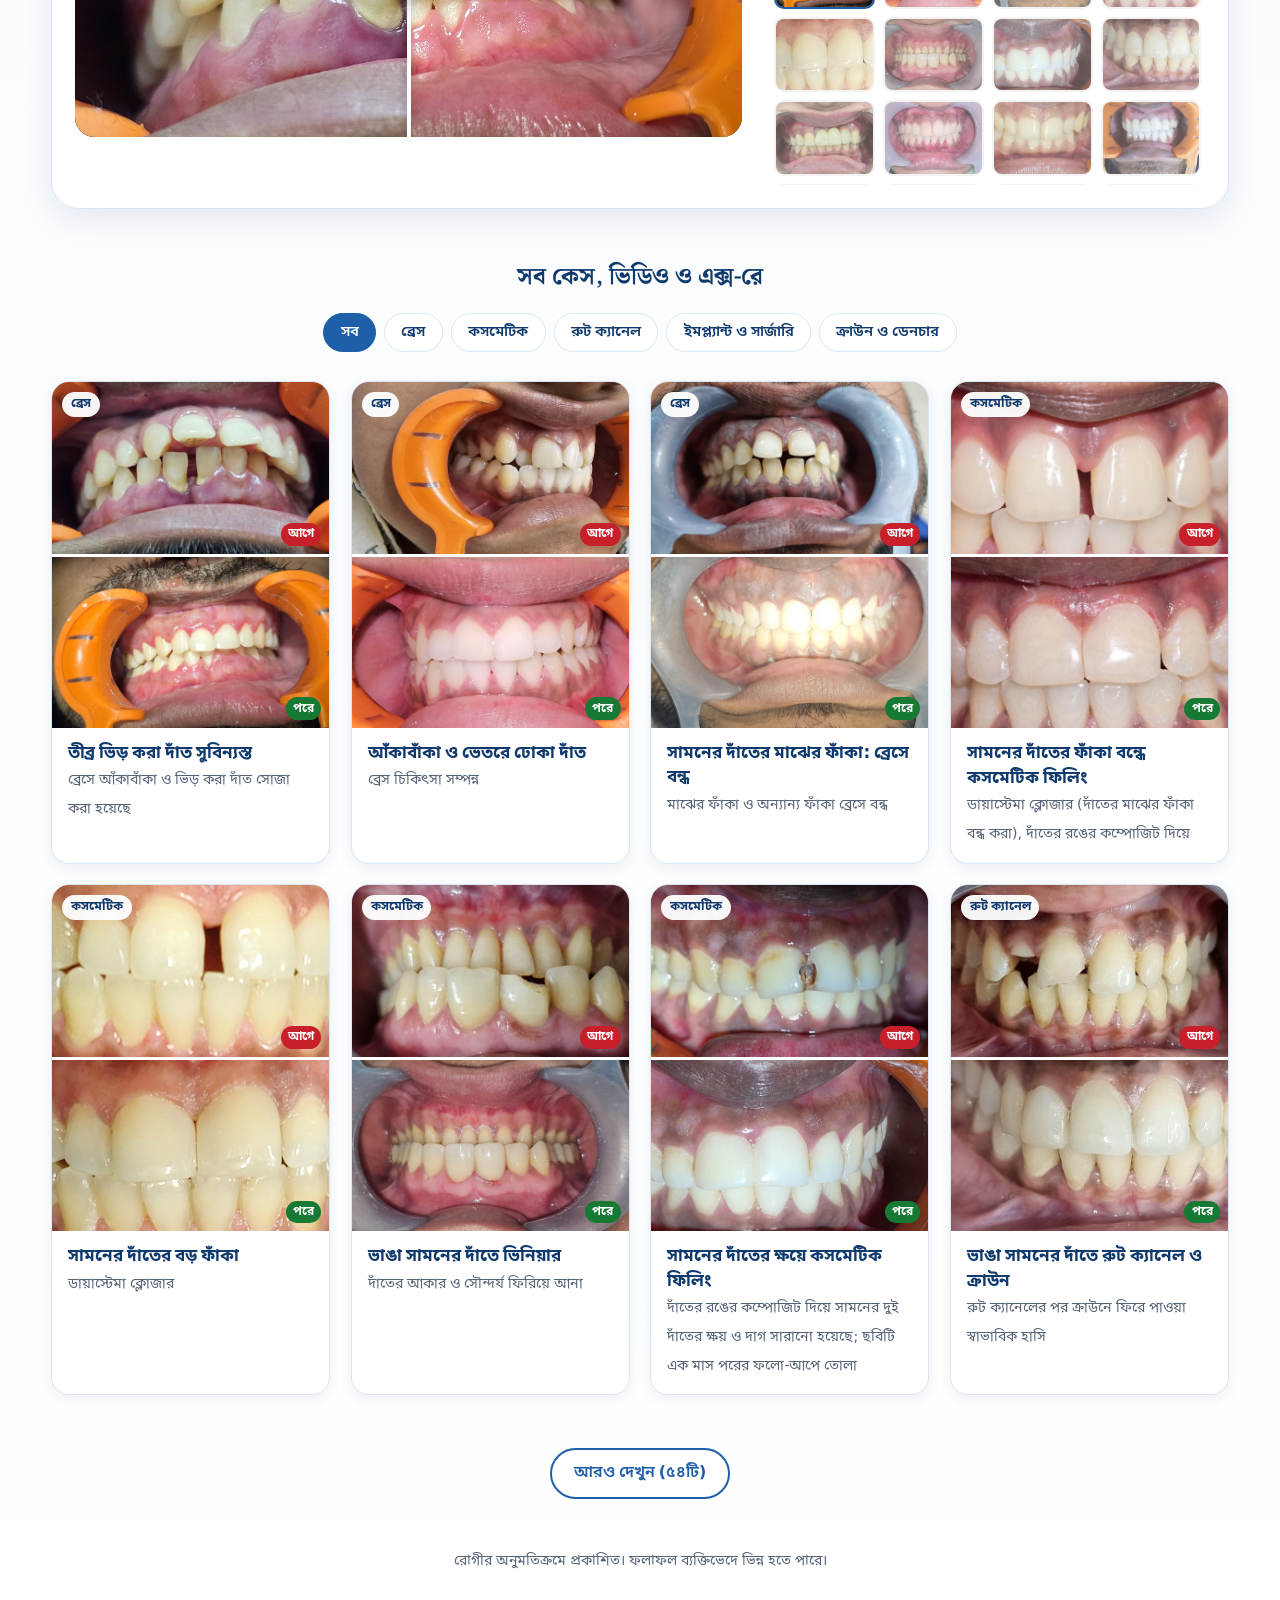
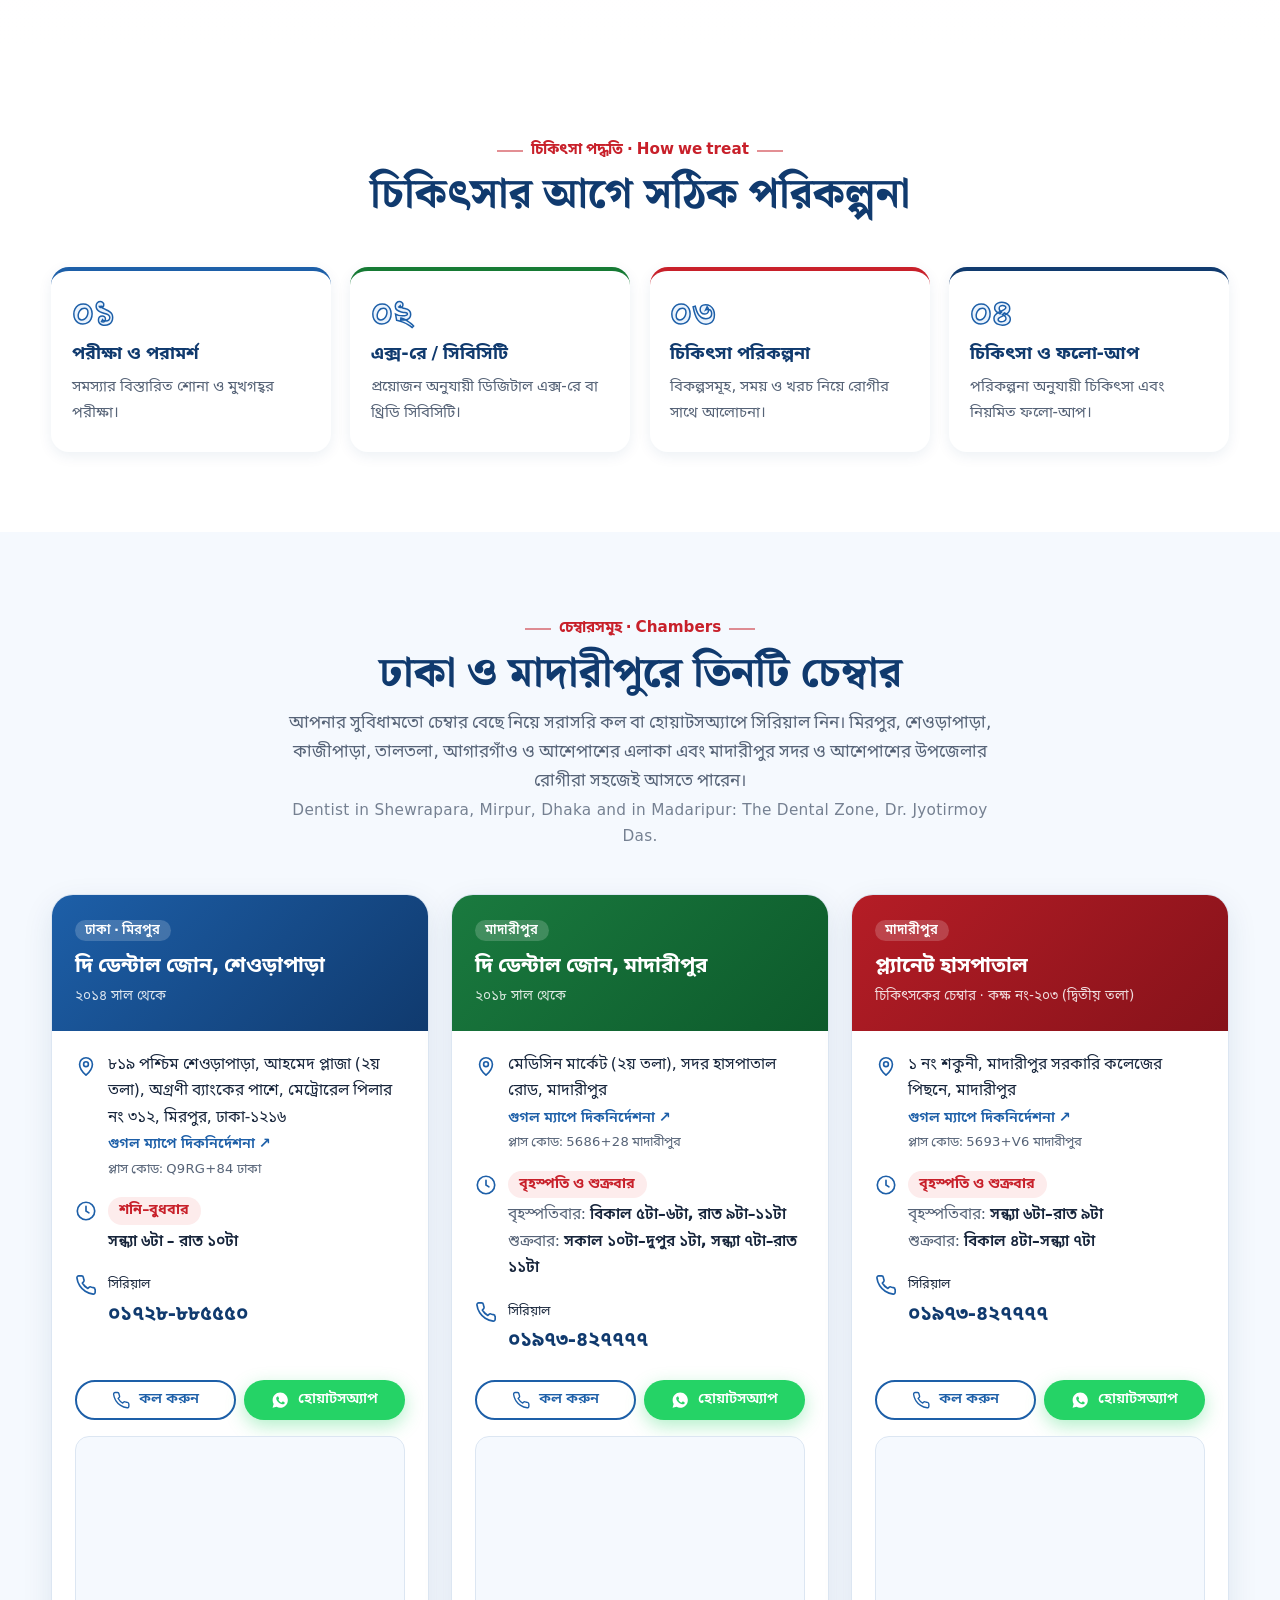
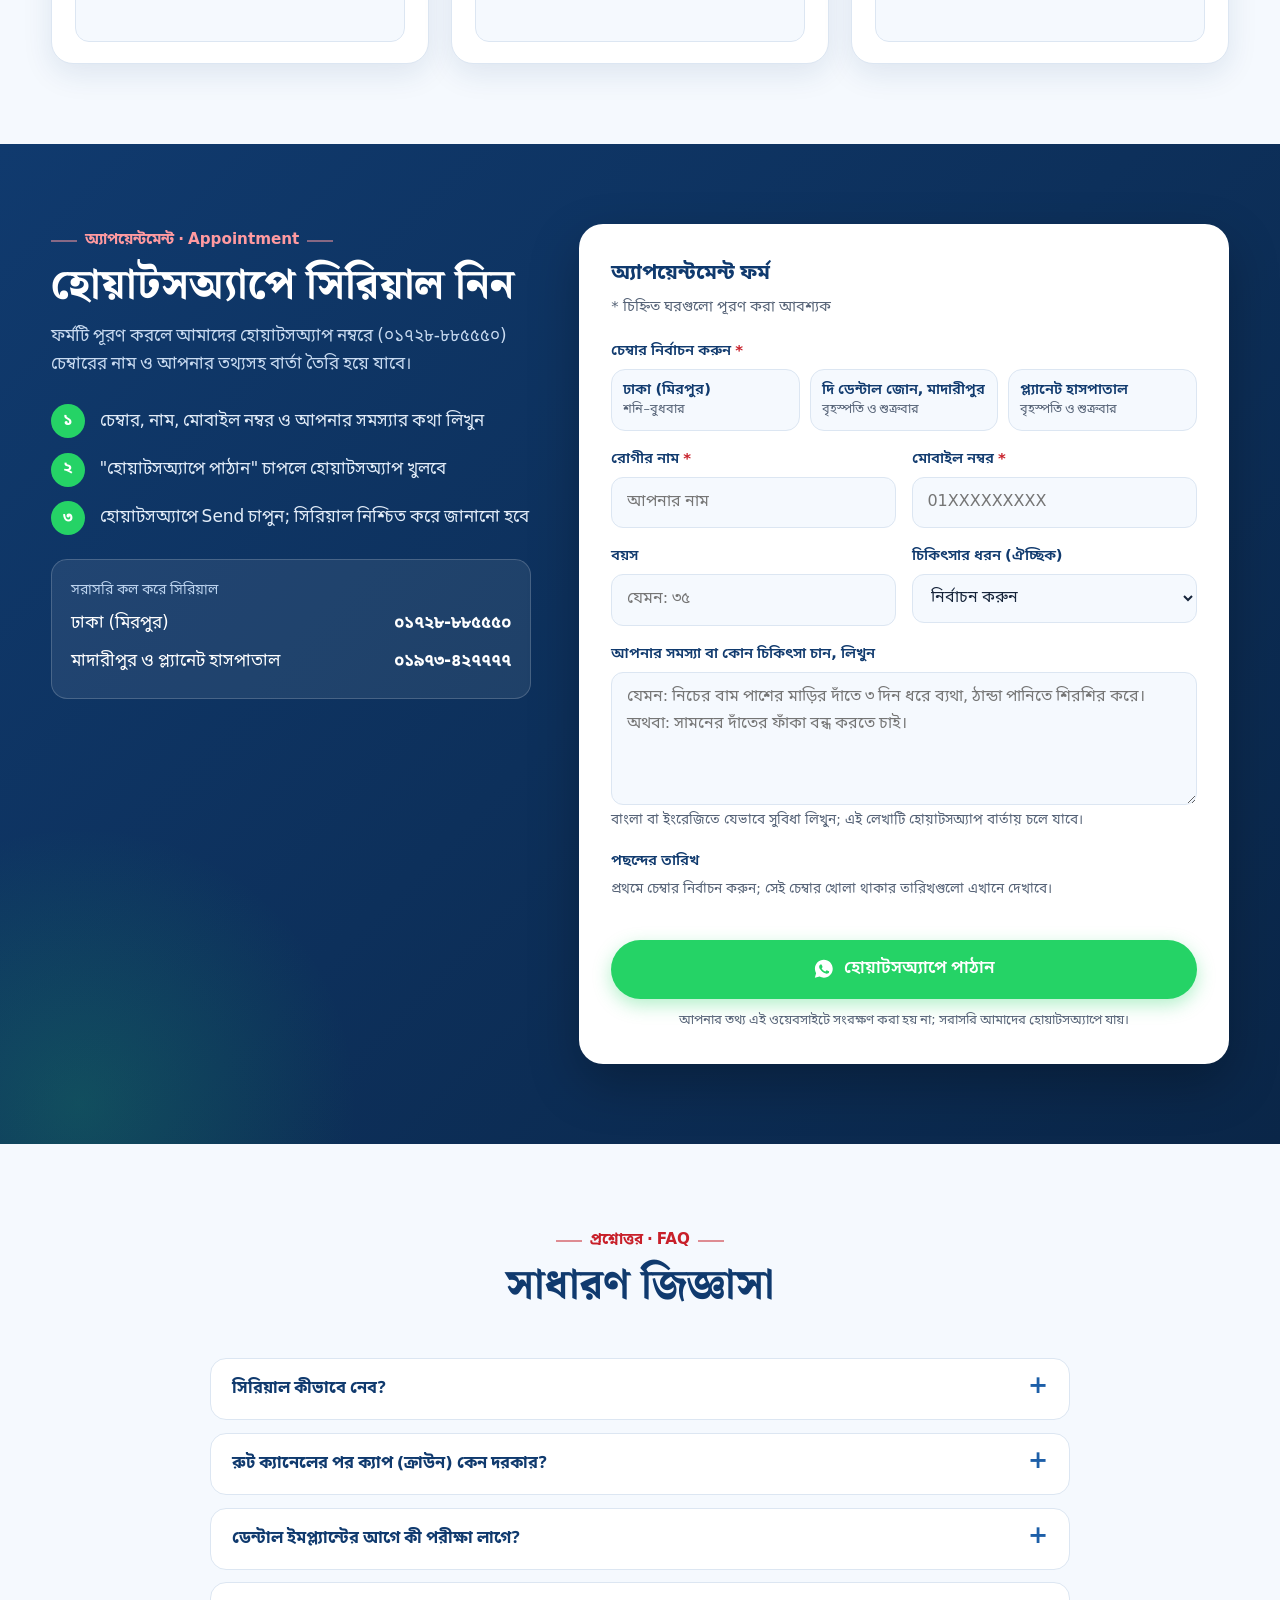
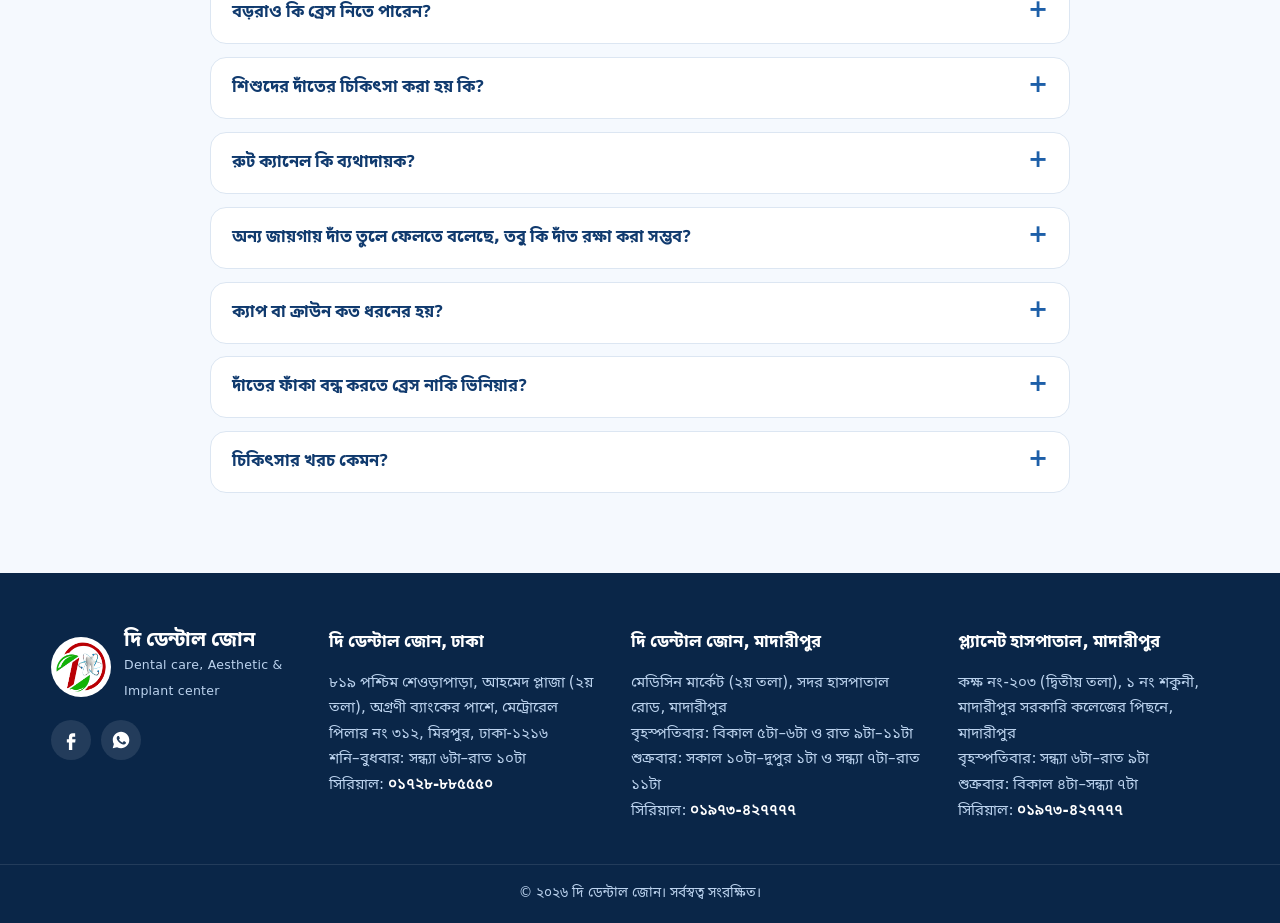
==== commit 477bff60: "Add private Google Analytics tag (Bangla and English pages) Co-Authored-By: Claude Opus 5.5 <noreply" ====
--- a/index.html
+++ b/index.html
@@ -1,6 +1,13 @@
 <!DOCTYPE html>
 <html lang="bn">
 <head>
+<!-- Google tag (private visitor stats; numbers are visible only in the owner's Google Analytics) -->
+<script async src="https://www.googletagmanager.com/gtm.js?id=GTM-T7ZBZH5P"></script>
+<script>
+  window.dataLayer = window.dataLayer || [];
+  function gtag(){dataLayer.push(arguments);}
+  gtag('js', new Date());
+</script>
 <meta charset="utf-8">
 <meta name="viewport" content="width=device-width,initial-scale=1">
 <title>Dr. Jyotirmoy Das, Dentist in Dhaka and Madaripur</title>
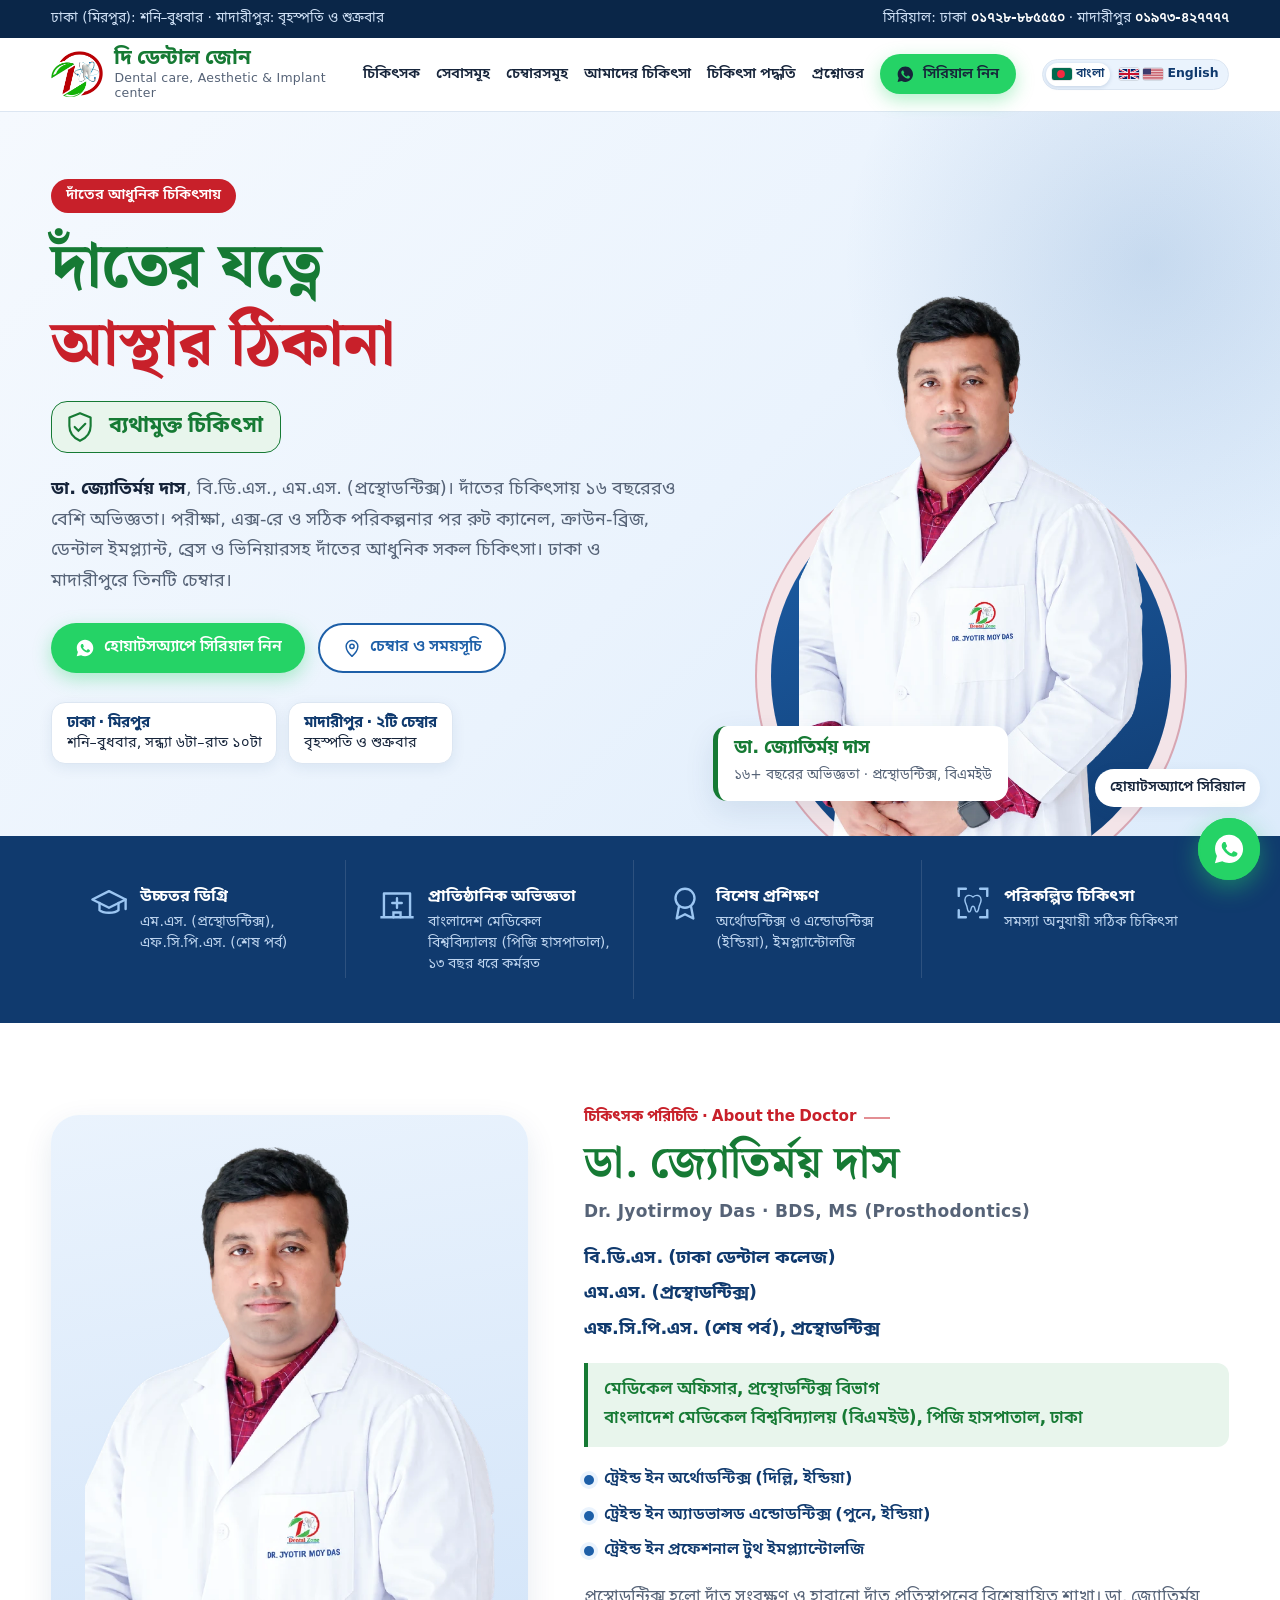
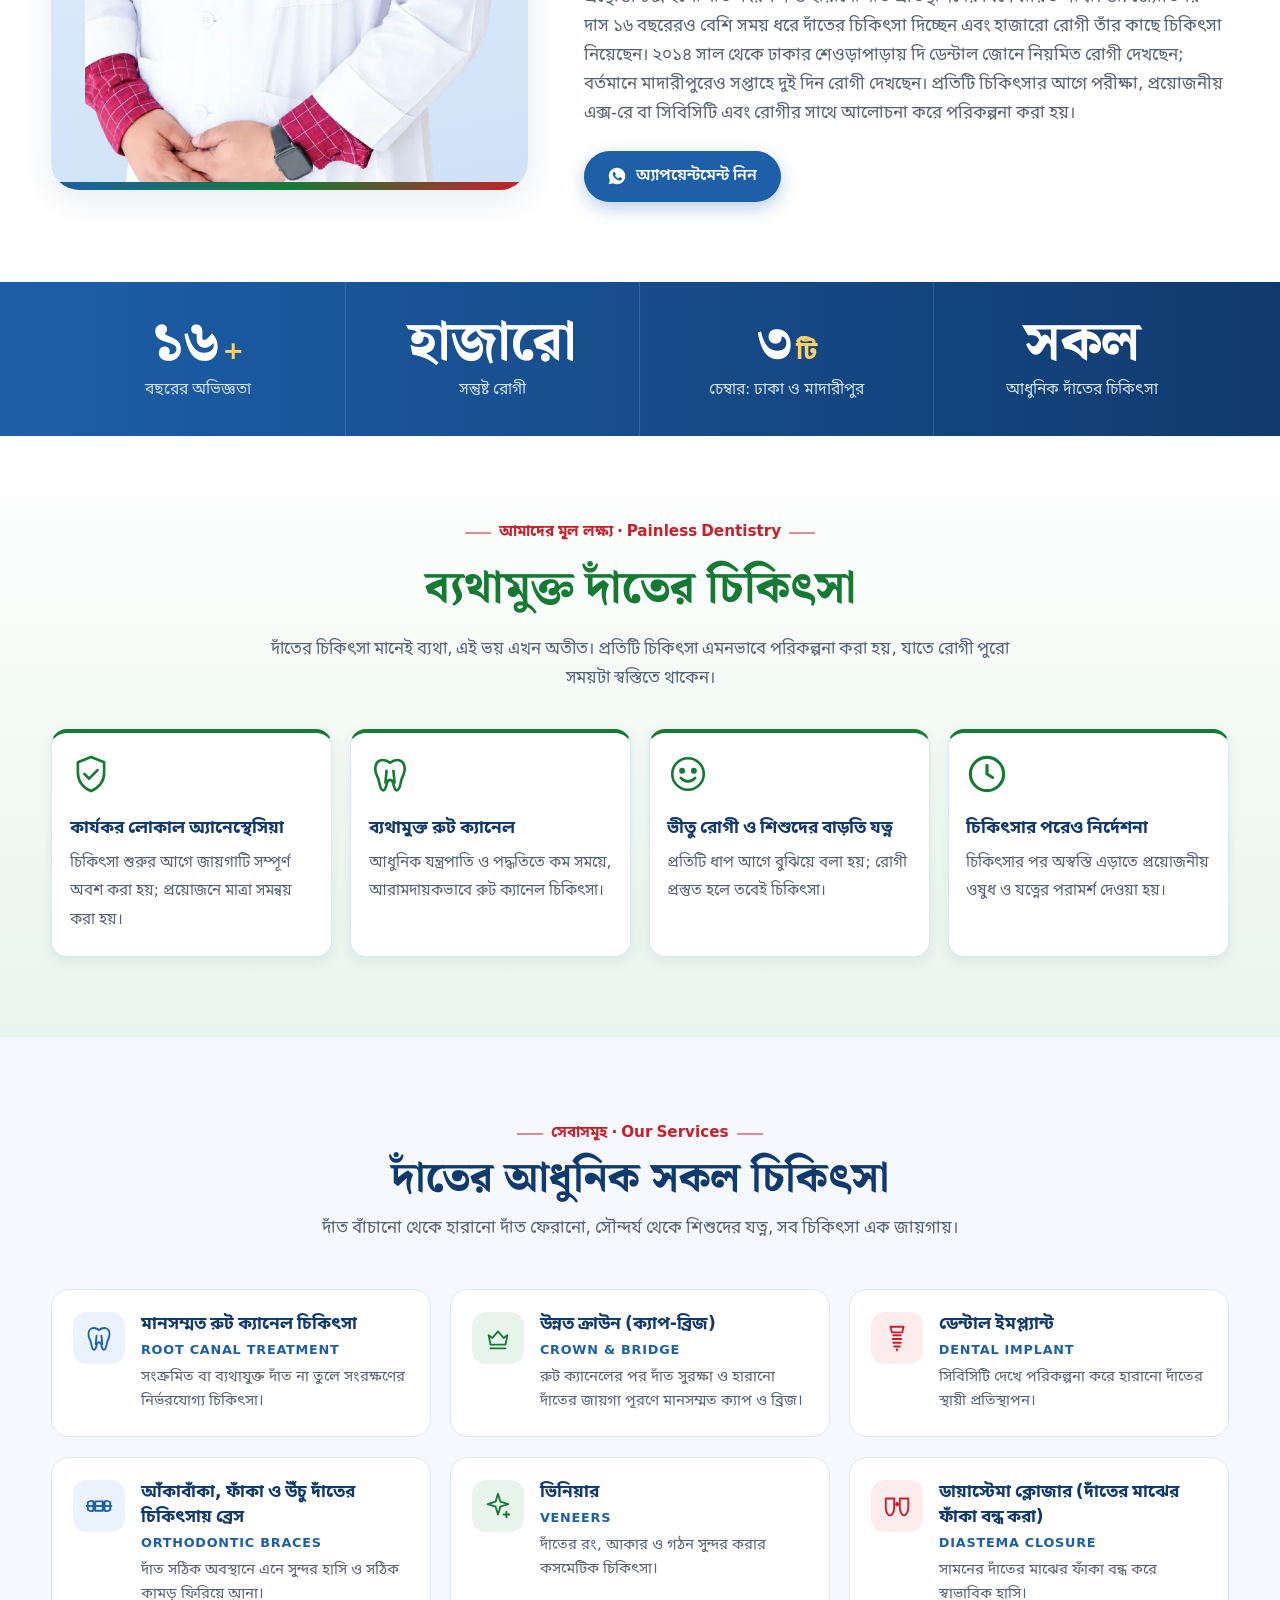
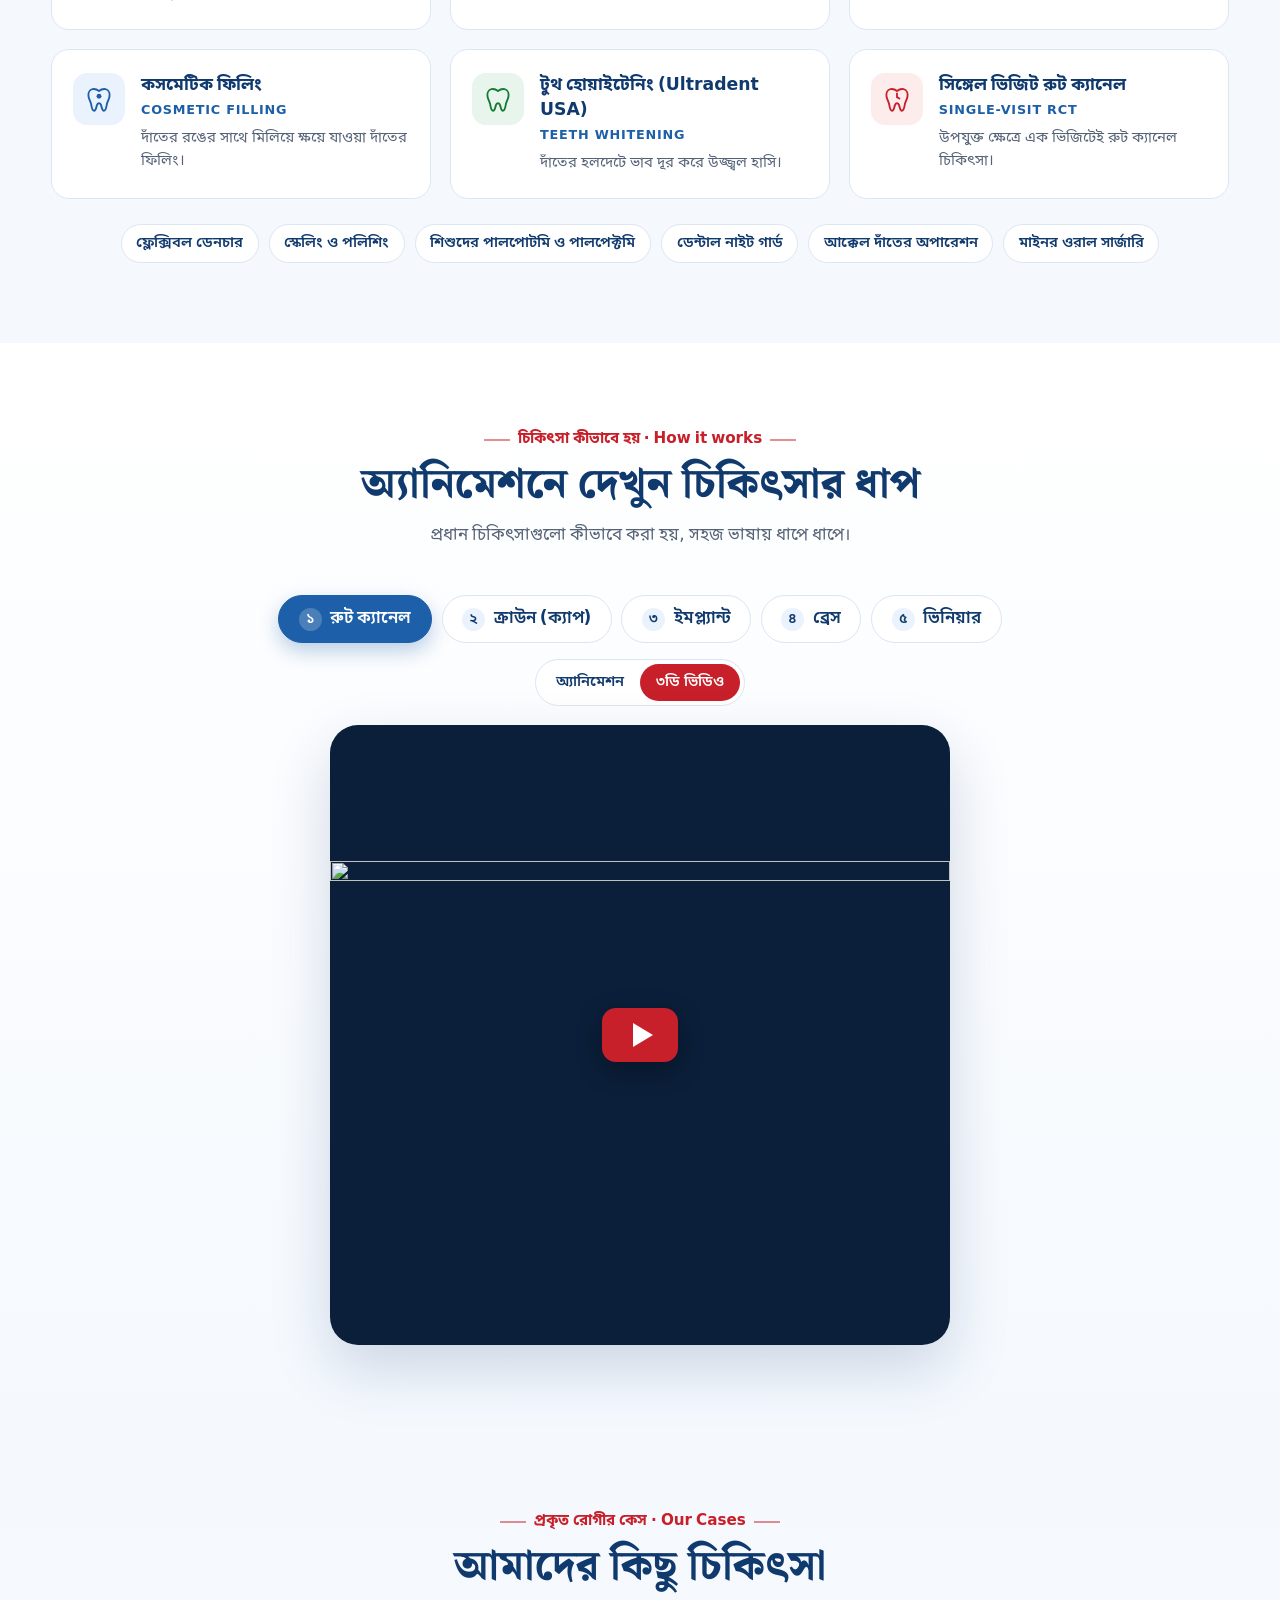
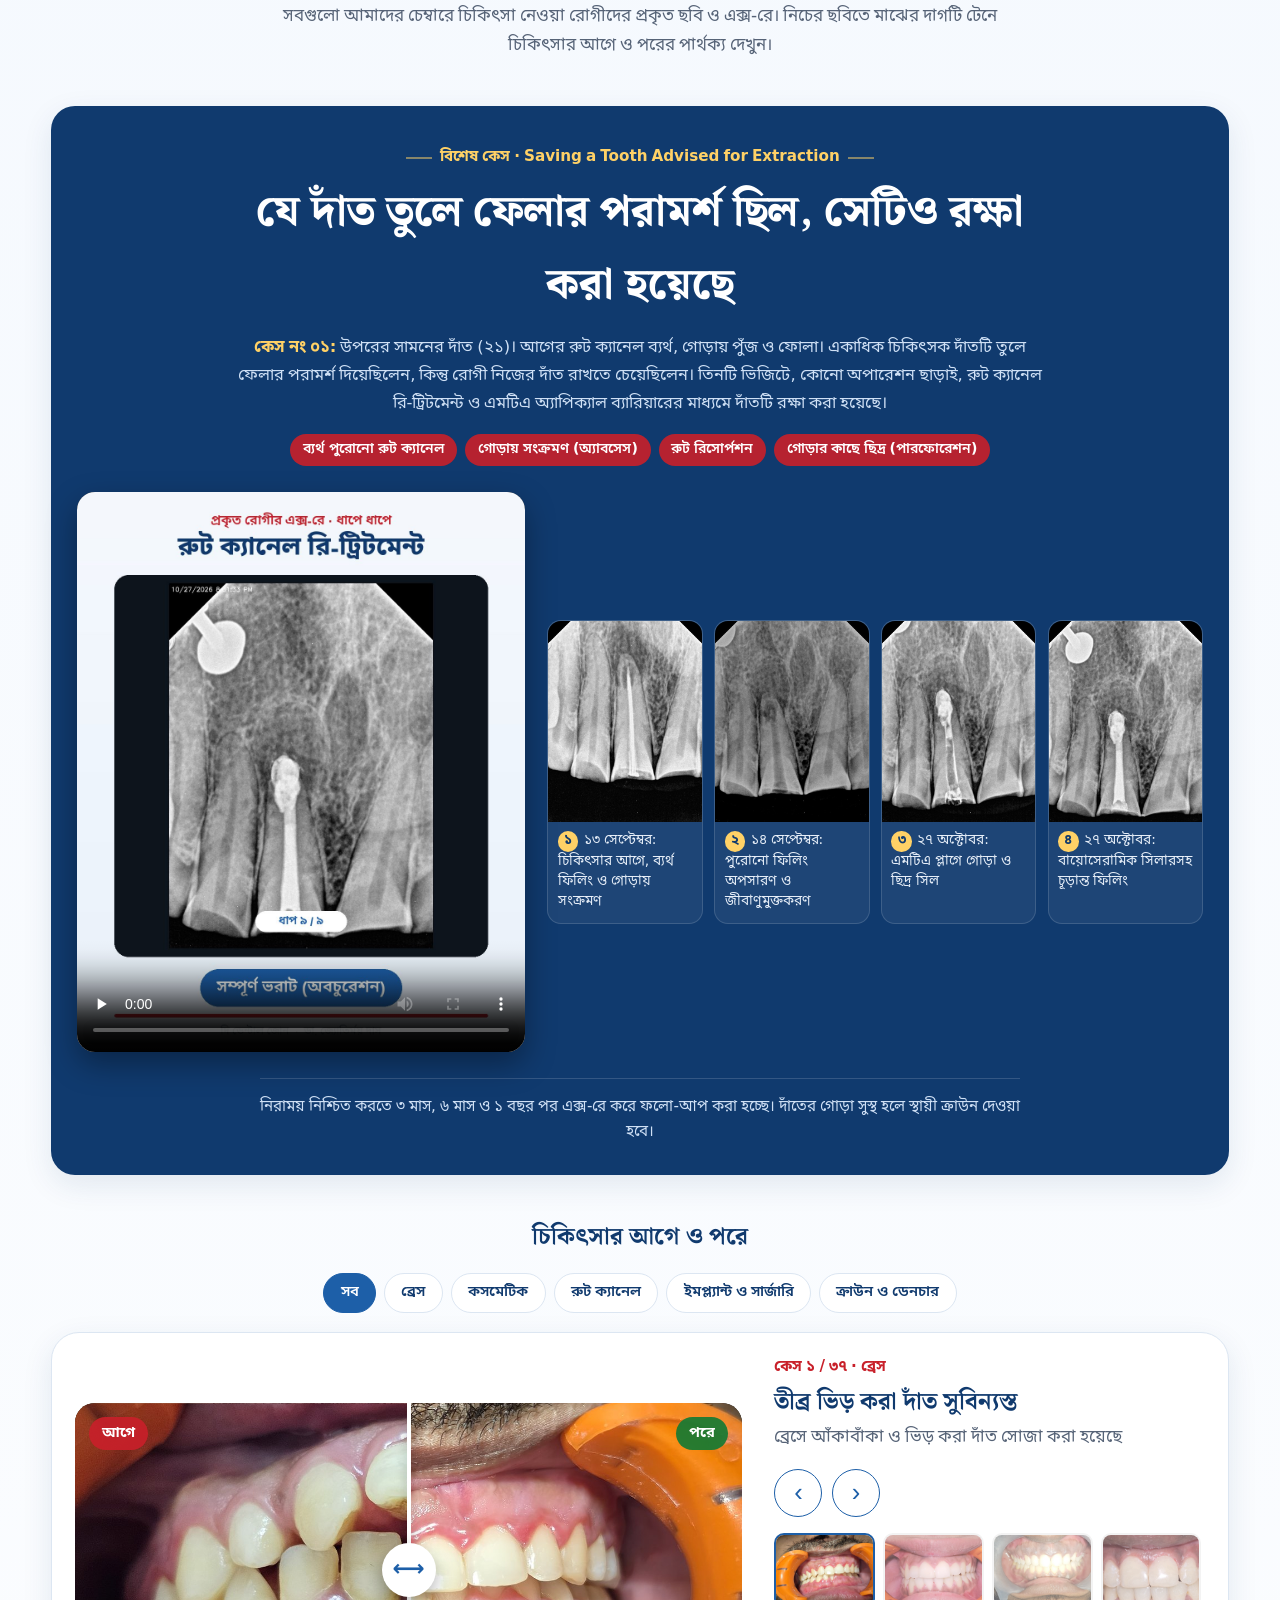
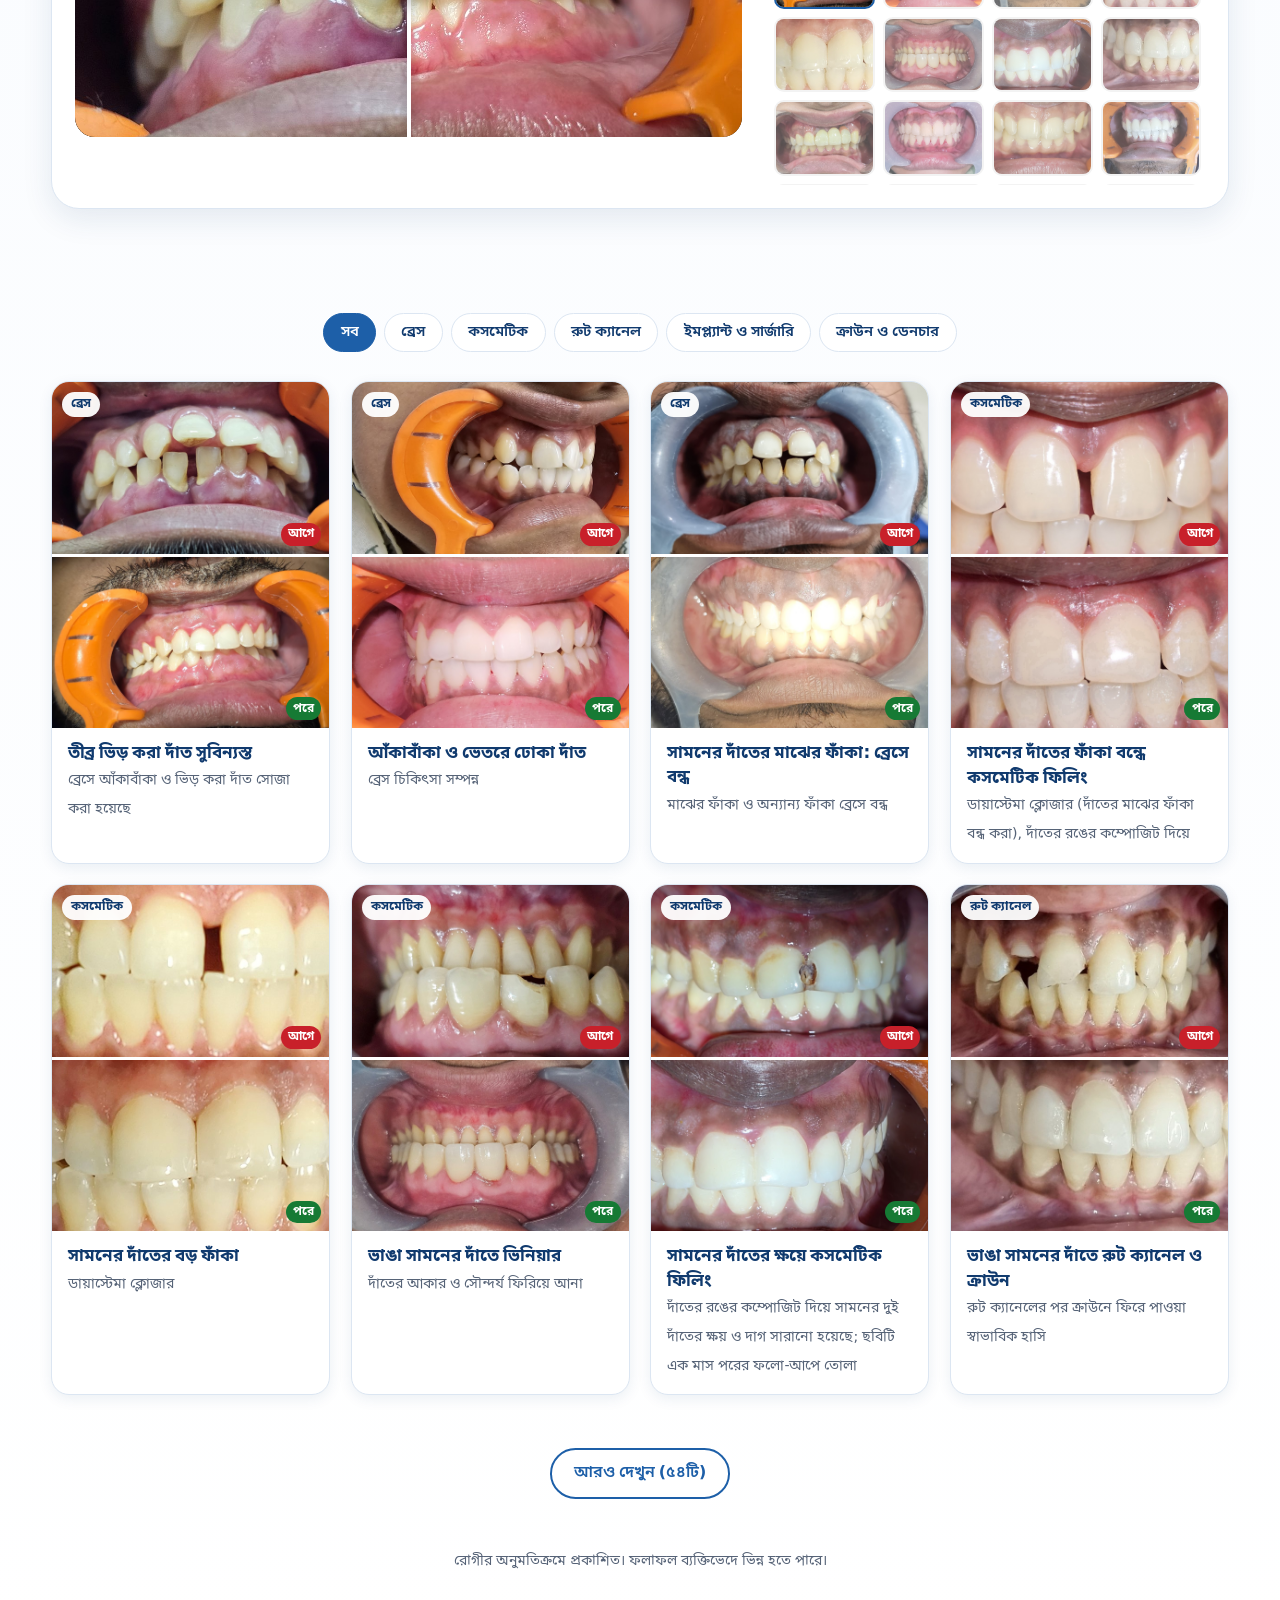
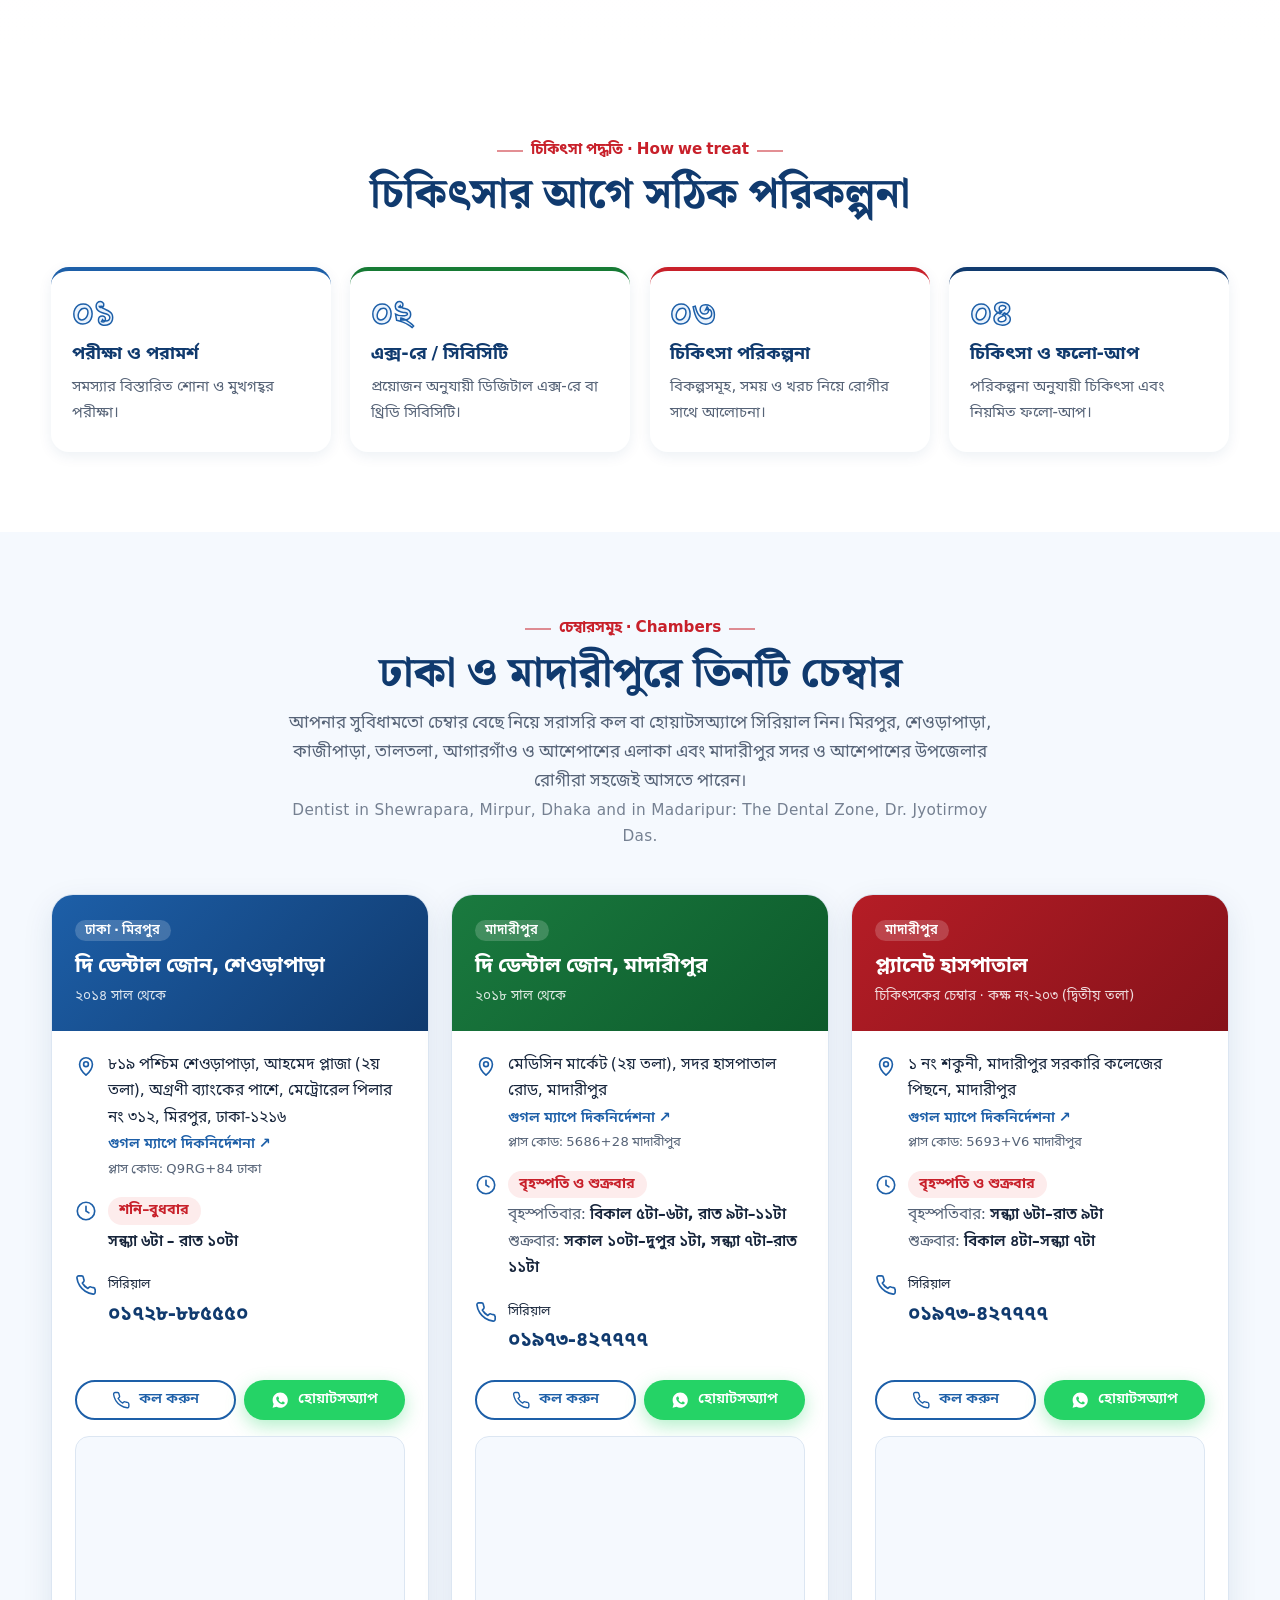
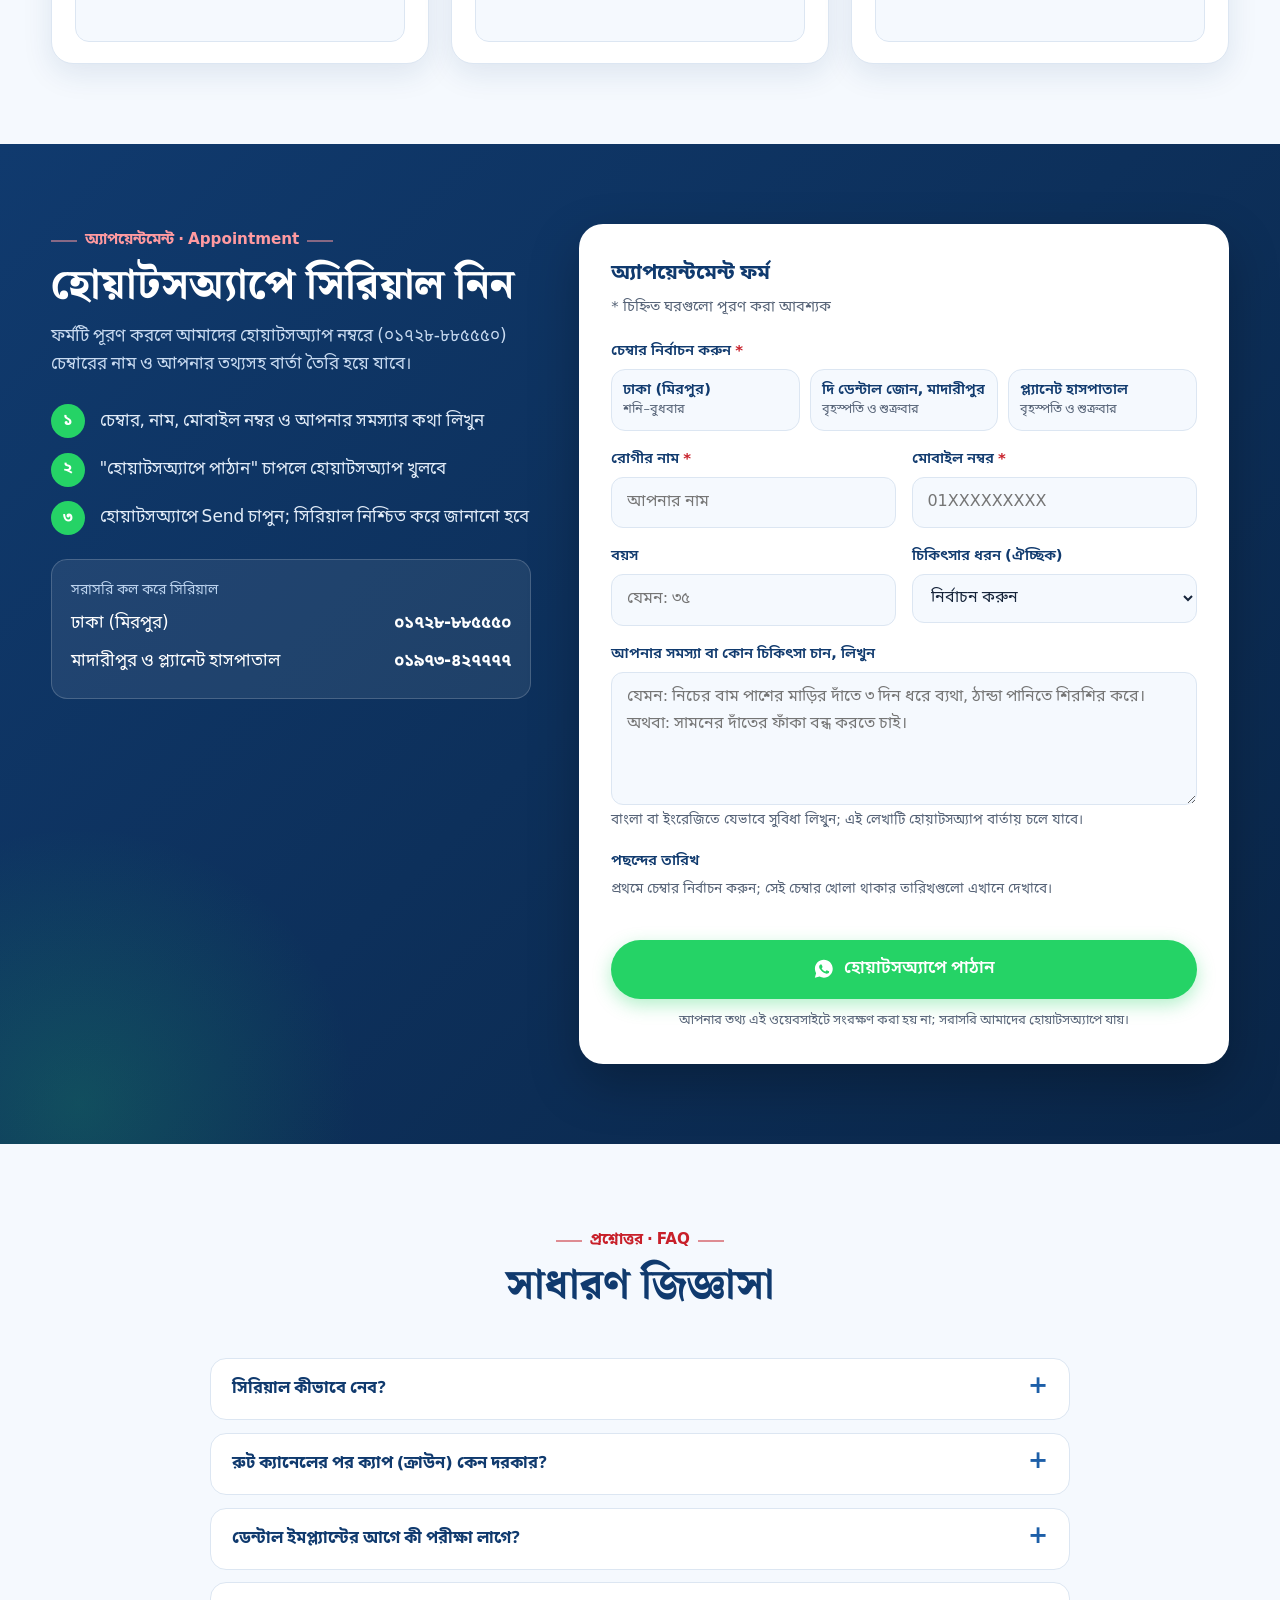
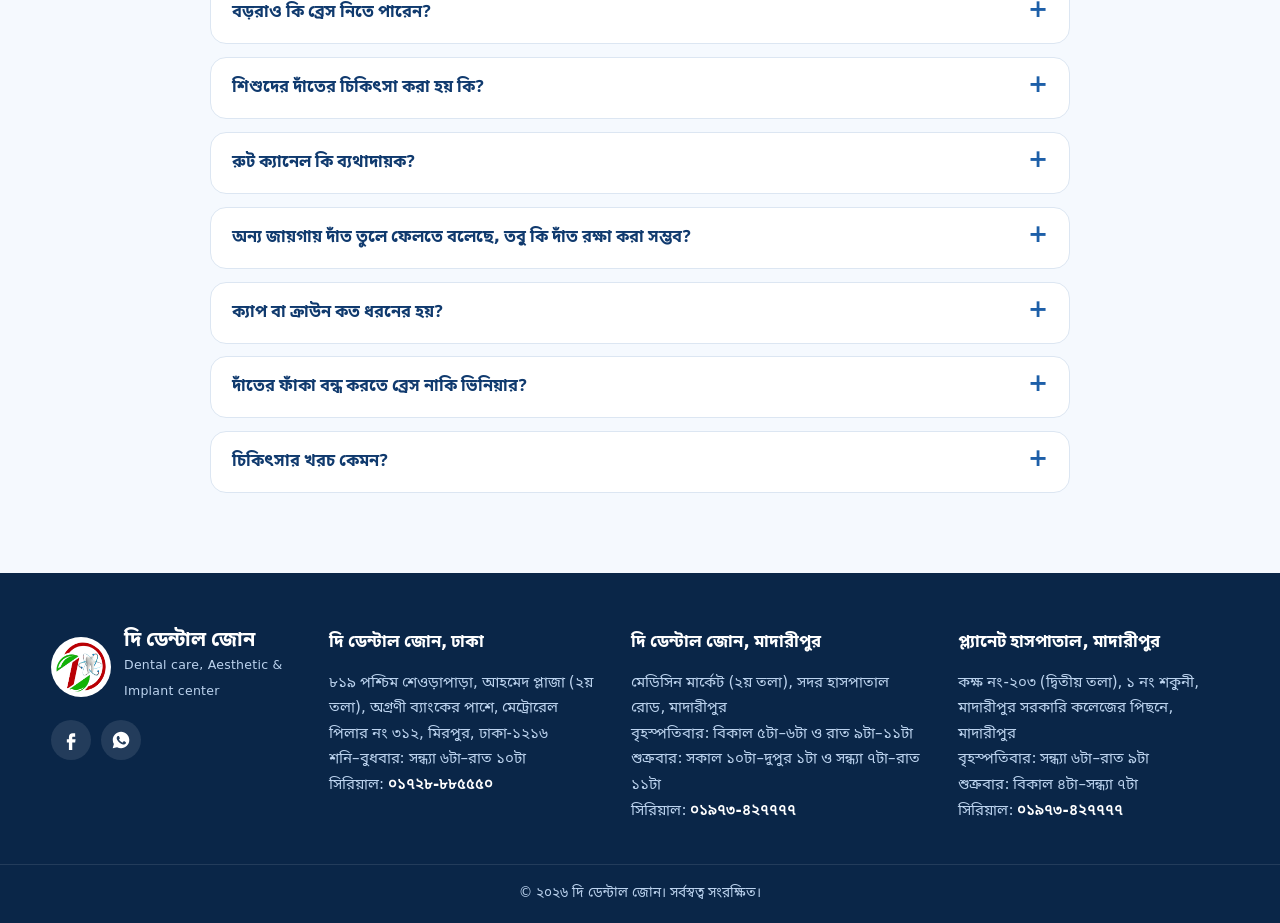
==== commit 496abacc: "Fix booking form on mobile: closed WhatsApp panel no longer blocks taps; stop horizontal overflow on" ====
--- a/index.html
+++ b/index.html
@@ -35,7 +35,7 @@
 <meta name="twitter:card" content="summary_large_image">
 <meta name="twitter:image" content="https://drjyotirmoy.com/assets/img/og-cover-painless.jpg">
 <link rel="preload" href="assets/fonts/NotoSansBengali-Regular.ttf" as="font" type="font/ttf" crossorigin>
-<link rel="stylesheet" href="styles.css?v=20261118a">
+<link rel="stylesheet" href="styles.css?v=20261119a">
 <script type="application/ld+json">
 {"@context":"https://schema.org","@graph":[{"@type":"WebSite","@id":"https://drjyotirmoy.com/#website","url":"https://drjyotirmoy.com/","name":"দি ডেন্টাল জোন · Dr. Jyotirmoy Das","inLanguage":"bn-BD","publisher":{"@id":"https://drjyotirmoy.com/#org"}},{"@type":"MedicalOrganization","@id":"https://drjyotirmoy.com/#org","name":"The Dental Zone","alternateName":"দি ডেন্টাল জোন","url":"https://drjyotirmoy.com/","logo":"https://drjyotirmoy.com/assets/img/logo-full.jpg","slogan":"Dental care, Aesthetic & Implant center","foundingDate":"2014","sameAs":["https://www.facebook.com/dentalzone.bd"],"subOrganization":[{"@id":"https://drjyotirmoy.com/#dhaka"},{"@id":"https://drjyotirmoy.com/#madaripur"}]},{"@type":["Physician","Person"],"@id":"https://drjyotirmoy.com/#doctor","name":"Dr. Jyotirmoy Das","alternateName":"ডা. জ্যোতির্ময় দাস","url":"https://drjyotirmoy.com/#doctor","image":"https://drjyotirmoy.com/assets/img/dr-jyotirmoy-das.webp","jobTitle":"Dental Surgeon (Prosthodontist)","medicalSpecialty":"Dentistry","description":"BDS (Dhaka Dental College); MS (Prosthodontics); FCPS Final Part (Prosthodontics); Medical Officer, Department of Prosthodontics, Bangladesh Medical University (PG Hospital), Dhaka. Trained in Orthodontics (Delhi), Advanced Endodontics (Pune) and Dental Implantology.","alumniOf":{"@type":"CollegeOrUniversity","name":"Dhaka Dental College"},"worksFor":[{"@id":"https://drjyotirmoy.com/#dhaka"},{"@id":"https://drjyotirmoy.com/#madaripur"},{"@id":"https://drjyotirmoy.com/#planet"}],"knowsLanguage":["bn","en"]},{"@type":"Dentist","@id":"https://drjyotirmoy.com/#dhaka","name":"The Dental Zone, Shewrapara, Mirpur, Dhaka","alternateName":"দি ডেন্টাল জোন, শেওড়াপাড়া, মিরপুর, ঢাকা","telephone":"+8801728885550","foundingDate":"2014","address":{"@type":"PostalAddress","streetAddress":"819 West Shewrapara, Ahmed Plaza (2nd floor), beside Agrani Bank, Metro Rail Pillar 312","addressLocality":"Mirpur, Dhaka","addressRegion":"Dhaka","postalCode":"1216","addressCountry":"BD"},"geo":{"@type":"GeoCoordinates","latitude":23.790812,"longitude":90.375312},"hasMap":"https://www.google.com/maps/search/?api=1&query=7MMGQ9RG%2B84","areaServed":["Mirpur","Shewrapara","Kazipara","Taltola","Agargaon","Dhaka"],"openingHoursSpecification":[{"@type":"OpeningHoursSpecification","dayOfWeek":["Saturday","Sunday","Monday","Tuesday","Wednesday"],"opens":"18:00","closes":"22:00"}],"medicalSpecialty":"Dentistry","url":"https://drjyotirmoy.com/","image":"https://drjyotirmoy.com/assets/img/og-cover-painless.jpg","logo":"https://drjyotirmoy.com/assets/img/logo-full.jpg","priceRange":"৳৳","currenciesAccepted":"BDT","employee":{"@id":"https://drjyotirmoy.com/#doctor"},"parentOrganization":{"@id":"https://drjyotirmoy.com/#org"},"sameAs":["https://www.facebook.com/dentalzone.bd"],"hasOfferCatalog":{"@type":"OfferCatalog","name":"Dental services","itemListElement":[{"@type":"Offer","itemOffered":{"@type":"MedicalProcedure","name":"Root canal treatment (রুট ক্যানেল চিকিৎসা)"}},{"@type":"Offer","itemOffered":{"@type":"MedicalProcedure","name":"Dental crown and bridge (ক্যাপ-ব্রিজ)"}},{"@type":"Offer","itemOffered":{"@type":"MedicalProcedure","name":"Dental implant (ডেন্টাল ইমপ্ল্যান্ট)"}},{"@type":"Offer","itemOffered":{"@type":"MedicalProcedure","name":"Orthodontic braces (ব্রেস)"}},{"@type":"Offer","itemOffered":{"@type":"MedicalProcedure","name":"Dental veneers (ভিনিয়ার)"}},{"@type":"Offer","itemOffered":{"@type":"MedicalProcedure","name":"Diastema closure (ডায়াস্টেমা ক্লোজার)"}},{"@type":"Offer","itemOffered":{"@type":"MedicalProcedure","name":"Cosmetic filling"}},{"@type":"Offer","itemOffered":{"@type":"MedicalProcedure","name":"Teeth whitening"}},{"@type":"Offer","itemOffered":{"@type":"MedicalProcedure","name":"Single-visit root canal"}},{"@type":"Offer","itemOffered":{"@type":"MedicalProcedure","name":"Flexible denture"}},{"@type":"Offer","itemOffered":{"@type":"MedicalProcedure","name":"Scaling and polishing"}},{"@type":"Offer","itemOffered":{"@type":"MedicalProcedure","name":"Pediatric dentistry"}},{"@type":"Offer","itemOffered":{"@type":"MedicalProcedure","name":"Wisdom tooth surgery"}},{"@type":"Offer","itemOffered":{"@type":"MedicalProcedure","name":"Minor oral surgery"}},{"@type":"Offer","itemOffered":{"@type":"MedicalProcedure","name":"Night guard"}}]},"availableLanguage":["bn","en"]},{"@type":"Dentist","@id":"https://drjyotirmoy.com/#madaripur","name":"The Dental Zone, Madaripur","alternateName":"দি ডেন্টাল জোন, মাদারীপুর","telephone":"+8801973427777","foundingDate":"2018","address":{"@type":"PostalAddress","streetAddress":"Medicine Market (2nd floor), Sadar Hospital Road","addressLocality":"Madaripur","addressRegion":"Dhaka Division","addressCountry":"BD"},"geo":{"@type":"GeoCoordinates","latitude":23.165062,"longitude":90.210813},"hasMap":"https://www.google.com/maps/search/?api=1&query=7MMG5686%2B28","areaServed":["Madaripur","Madaripur Sadar","Shibchar","Kalkini","Rajoir","Dasar"],"openingHoursSpecification":[{"@type":"OpeningHoursSpecification","dayOfWeek":"Thursday","opens":"17:00","closes":"18:00"},{"@type":"OpeningHoursSpecification","dayOfWeek":"Thursday","opens":"21:00","closes":"23:00"},{"@type":"OpeningHoursSpecification","dayOfWeek":"Friday","opens":"10:00","closes":"13:00"},{"@type":"OpeningHoursSpecification","dayOfWeek":"Friday","opens":"19:00","closes":"23:00"}],"medicalSpecialty":"Dentistry","url":"https://drjyotirmoy.com/","image":"https://drjyotirmoy.com/assets/img/og-cover-painless.jpg","logo":"https://drjyotirmoy.com/assets/img/logo-full.jpg","priceRange":"৳৳","currenciesAccepted":"BDT","employee":{"@id":"https://drjyotirmoy.com/#doctor"},"parentOrganization":{"@id":"https://drjyotirmoy.com/#org"},"sameAs":["https://www.facebook.com/dentalzone.bd"],"hasOfferCatalog":{"@type":"OfferCatalog","name":"Dental services","itemListElement":[{"@type":"Offer","itemOffered":{"@type":"MedicalProcedure","name":"Root canal treatment (রুট ক্যানেল চিকিৎসা)"}},{"@type":"Offer","itemOffered":{"@type":"MedicalProcedure","name":"Dental crown and bridge (ক্যাপ-ব্রিজ)"}},{"@type":"Offer","itemOffered":{"@type":"MedicalProcedure","name":"Dental implant (ডেন্টাল ইমপ্ল্যান্ট)"}},{"@type":"Offer","itemOffered":{"@type":"MedicalProcedure","name":"Orthodontic braces (ব্রেস)"}},{"@type":"Offer","itemOffered":{"@type":"MedicalProcedure","name":"Dental veneers (ভিনিয়ার)"}},{"@type":"Offer","itemOffered":{"@type":"MedicalProcedure","name":"Diastema closure (ডায়াস্টেমা ক্লোজার)"}},{"@type":"Offer","itemOffered":{"@type":"MedicalProcedure","name":"Cosmetic filling"}},{"@type":"Offer","itemOffered":{"@type":"MedicalProcedure","name":"Teeth whitening"}},{"@type":"Offer","itemOffered":{"@type":"MedicalProcedure","name":"Single-visit root canal"}},{"@type":"Offer","itemOffered":{"@type":"MedicalProcedure","name":"Flexible denture"}},{"@type":"Offer","itemOffered":{"@type":"MedicalProcedure","name":"Scaling and polishing"}},{"@type":"Offer","itemOffered":{"@type":"MedicalProcedure","name":"Pediatric dentistry"}},{"@type":"Offer","itemOffered":{"@type":"MedicalProcedure","name":"Wisdom tooth surgery"}},{"@type":"Offer","itemOffered":{"@type":"MedicalProcedure","name":"Minor oral surgery"}},{"@type":"Offer","itemOffered":{"@type":"MedicalProcedure","name":"Night guard"}}]},"availableLanguage":["bn","en"]},{"@type":"Dentist","@id":"https://drjyotirmoy.com/#planet","name":"Dr. Jyotirmoy Das, Dental Chamber, Planet Hospital, Madaripur","alternateName":"ডা. জ্যোতির্ময় দাস, প্ল্যানেট হাসপাতাল, মাদারীপুর","telephone":"+8801973427777","address":{"@type":"PostalAddress","streetAddress":"Room 203 (2nd floor), Planet Hospital, 1 No. Shakuni, behind Madaripur Govt. College","addressLocality":"Madaripur","addressRegion":"Dhaka Division","addressCountry":"BD"},"geo":{"@type":"GeoCoordinates","latitude":23.169687,"longitude":90.203063},"hasMap":"https://www.google.com/maps/search/?api=1&query=7MMG5693%2BV6","areaServed":["Madaripur","Madaripur Sadar"],"openingHoursSpecification":[{"@type":"OpeningHoursSpecification","dayOfWeek":"Thursday","opens":"18:00","closes":"21:00"},{"@type":"OpeningHoursSpecification","dayOfWeek":"Friday","opens":"16:00","closes":"19:00"}],"medicalSpecialty":"Dentistry","url":"https://drjyotirmoy.com/","image":"https://drjyotirmoy.com/assets/img/og-cover-painless.jpg","logo":"https://drjyotirmoy.com/assets/img/logo-full.jpg","priceRange":"৳৳","currenciesAccepted":"BDT","employee":{"@id":"https://drjyotirmoy.com/#doctor"},"sameAs":["https://www.facebook.com/dentalzone.bd"],"hasOfferCatalog":{"@type":"OfferCatalog","name":"Dental services","itemListElement":[{"@type":"Offer","itemOffered":{"@type":"MedicalProcedure","name":"Root canal treatment (রুট ক্যানেল চিকিৎসা)"}},{"@type":"Offer","itemOffered":{"@type":"MedicalProcedure","name":"Dental crown and bridge (ক্যাপ-ব্রিজ)"}},{"@type":"Offer","itemOffered":{"@type":"MedicalProcedure","name":"Dental implant (ডেন্টাল ইমপ্ল্যান্ট)"}},{"@type":"Offer","itemOffered":{"@type":"MedicalProcedure","name":"Orthodontic braces (ব্রেস)"}},{"@type":"Offer","itemOffered":{"@type":"MedicalProcedure","name":"Dental veneers (ভিনিয়ার)"}},{"@type":"Offer","itemOffered":{"@type":"MedicalProcedure","name":"Diastema closure (ডায়াস্টেমা ক্লোজার)"}},{"@type":"Offer","itemOffered":{"@type":"MedicalProcedure","name":"Cosmetic filling"}},{"@type":"Offer","itemOffered":{"@type":"MedicalProcedure","name":"Teeth whitening"}},{"@type":"Offer","itemOffered":{"@type":"MedicalProcedure","name":"Single-visit root canal"}},{"@type":"Offer","itemOffered":{"@type":"MedicalProcedure","name":"Flexible denture"}},{"@type":"Offer","itemOffered":{"@type":"MedicalProcedure","name":"Scaling and polishing"}},{"@type":"Offer","itemOffered":{"@type":"MedicalProcedure","name":"Pediatric dentistry"}},{"@type":"Offer","itemOffered":{"@type":"MedicalProcedure","name":"Wisdom tooth surgery"}},{"@type":"Offer","itemOffered":{"@type":"MedicalProcedure","name":"Minor oral surgery"}},{"@type":"Offer","itemOffered":{"@type":"MedicalProcedure","name":"Night guard"}}]},"availableLanguage":["bn","en"]},{"@type":"FAQPage","@id":"https://drjyotirmoy.com/#faq","mainEntity":[{"@type":"Question","name":"সিরিয়াল কীভাবে নেব?","acceptedAnswer":{"@type":"Answer","text":"উপরের ফর্ম পূরণ করে হোয়াটসঅ্যাপে পাঠাতে পারেন, অথবা সরাসরি কল করতে পারেন। ঢাকা চেম্বার: ০১৭২৮-৮৮৫৫৫০; মাদারীপুর ও প্ল্যানেট হাসপাতাল: ০১৯৭৩-৪২৭৭৭৭।"}},{"@type":"Question","name":"রুট ক্যানেলের পর ক্যাপ (ক্রাউন) কেন দরকার?","acceptedAnswer":{"@type":"Answer","text":"রুট ক্যানেলের পর দাঁত তুলনামূলক ভঙ্গুর হয়ে যায়, বিশেষ করে মাড়ির দাঁত। ক্যাপ দাঁতকে ভেঙে যাওয়া থেকে রক্ষা করে এবং চিবানোর ক্ষমতা ফিরিয়ে দেয়।"}},{"@type":"Question","name":"ডেন্টাল ইমপ্ল্যান্টের আগে কী পরীক্ষা লাগে?","acceptedAnswer":{"@type":"Answer","text":"সাধারণত সিবিসিটি (থ্রিডি এক্স-রে) করে হাড়ের পরিমাণ ও গুণমান দেখা হয়। এর ভিত্তিতে ইমপ্ল্যান্টের মাপ ও অবস্থান পরিকল্পনা করা হয়। সাধারণ স্বাস্থ্য, যেমন ডায়াবেটিস নিয়ন্ত্রণে আছে কি না, সেটাও বিবেচনা করা হয়।"}},{"@type":"Question","name":"বড়রাও কি ব্রেস নিতে পারেন?","acceptedAnswer":{"@type":"Answer","text":"হ্যাঁ। দাঁত ও মাড়ি সুস্থ থাকলে প্রাপ্তবয়স্করাও ব্রেস নিতে পারেন। চিকিৎসার সময়কাল দাঁতের অবস্থার ওপর নির্ভর করে।"}},{"@type":"Question","name":"শিশুদের দাঁতের চিকিৎসা করা হয় কি?","acceptedAnswer":{"@type":"Answer","text":"হ্যাঁ। শিশুদের দুধদাঁতের পালপোটমি, পালপেক্টমি, ফিলিংসহ প্রয়োজনীয় চিকিৎসা করা হয়।"}},{"@type":"Question","name":"রুট ক্যানেল কি ব্যথাদায়ক?","acceptedAnswer":{"@type":"Answer","text":"না। চিকিৎসার আগে লোকাল অ্যানেস্থেসিয়া দিয়ে জায়গাটি সম্পূর্ণ অবশ করা হয়, তাই চিকিৎসার সময় সাধারণত ব্যথা অনুভূত হয় না। চিকিৎসার পর কিছুদিন হালকা অস্বস্তি থাকতে পারে, যা নির্দেশিত ওষুধে কমে যায়।"}},{"@type":"Question","name":"অন্য জায়গায় দাঁত তুলে ফেলতে বলেছে, তবু কি দাঁত রক্ষা করা সম্ভব?","acceptedAnswer":{"@type":"Answer","text":"অনেক ক্ষেত্রেই সম্ভব। আগের রুট ক্যানেল ব্যর্থ হলে রি-ট্রিটমেন্ট, ভাঙা ফাইল অপসারণ বা এমটিএ দিয়ে গোড়া সিল করার মতো চিকিৎসায় দাঁত রক্ষা করা যায়। এক্স-রে দেখে চিকিৎসক জানাবেন দাঁতটি রক্ষা করা যাবে কি না।"}},{"@type":"Question","name":"ক্যাপ বা ক্রাউন কত ধরনের হয়?","acceptedAnswer":{"@type":"Answer","text":"প্রয়োজন ও বাজেট অনুযায়ী মেটাল, মেটাল-সিরামিক এবং মেটাল-ফ্রি (জিরকোনিয়া ইত্যাদি) ক্রাউন দেওয়া হয়। সামনের দাঁতে সাধারণত দেখতে স্বাভাবিক মেটাল-ফ্রি ক্রাউন ভালো ফল দেয়।"}},{"@type":"Question","name":"দাঁতের ফাঁকা বন্ধ করতে ব্রেস নাকি ভিনিয়ার?","acceptedAnswer":{"@type":"Answer","text":"ফাঁকার পরিমাণ ও দাঁতের অবস্থানের ওপর নির্ভর করে। দাঁত উঁচু বা আঁকাবাঁকা থাকলে ব্রেস উপযুক্ত; ছোট ফাঁকা দ্রুত বন্ধ করতে কম্পোজিট বা ভিনিয়ার ভালো বিকল্প। পরীক্ষা করে উপযুক্ত পদ্ধতি পরামর্শ দেওয়া হয়।"}},{"@type":"Question","name":"চিকিৎসার খরচ কেমন?","acceptedAnswer":{"@type":"Answer","text":"খরচ নির্ভর করে চিকিৎসার ধরন, দাঁতের সংখ্যা ও ব্যবহৃত উপকরণের ওপর। পরীক্ষার পর চিকিৎসা পরিকল্পনার সাথে আনুমানিক খরচ আগেই জানিয়ে দেওয়া হয়।"}}]}]}
 </script>
@@ -458,8 +458,8 @@
 
 <div class="lb" id="lb"><button class="lb-x" aria-label="বন্ধ করুন">×</button><div class="lb-in"></div></div>
 
-<script src="data/gallery-fallback.js?v=20261118a"></script>
-<script src="explainer.js?v=20261118a"></script>
-<script src="script.js?v=20261118a"></script>
+<script src="data/gallery-fallback.js?v=20261119a"></script>
+<script src="explainer.js?v=20261119a"></script>
+<script src="script.js?v=20261119a"></script>
 </body>
 </html>
--- a/styles.css
+++ b/styles.css
@@ -465,3 +465,13 @@
 .nav a{white-space:nowrap}
 .nav .btn{white-space:nowrap}
 @media (min-width:861px) and (max-width:1380px){.lang a{padding:.3em .5em;font-size:.78rem}.header .lang{margin-left:.6rem}.nav{gap:1rem}.nav a{font-size:.93rem}}
+/* floating WhatsApp: the closed panel must never block taps on the page (mobile booking form fix) */
+.fab{pointer-events:none}
+.fab-btn,.fab-tip{pointer-events:auto}
+.fab-panel{visibility:hidden}
+.fab.open .fab-panel{visibility:visible;pointer-events:auto}
+.ch-pick{position:relative}
+.ch-pick input{left:0;top:0;width:1px;height:1px;margin:0}
+@media (max-width:640px){.topbar span{white-space:normal}.topbar .container{justify-content:center;text-align:center}}
+html[lang=en] .stats b.txt{font-size:clamp(1.5rem,6vw,3rem)}
+body{overflow-x:hidden}
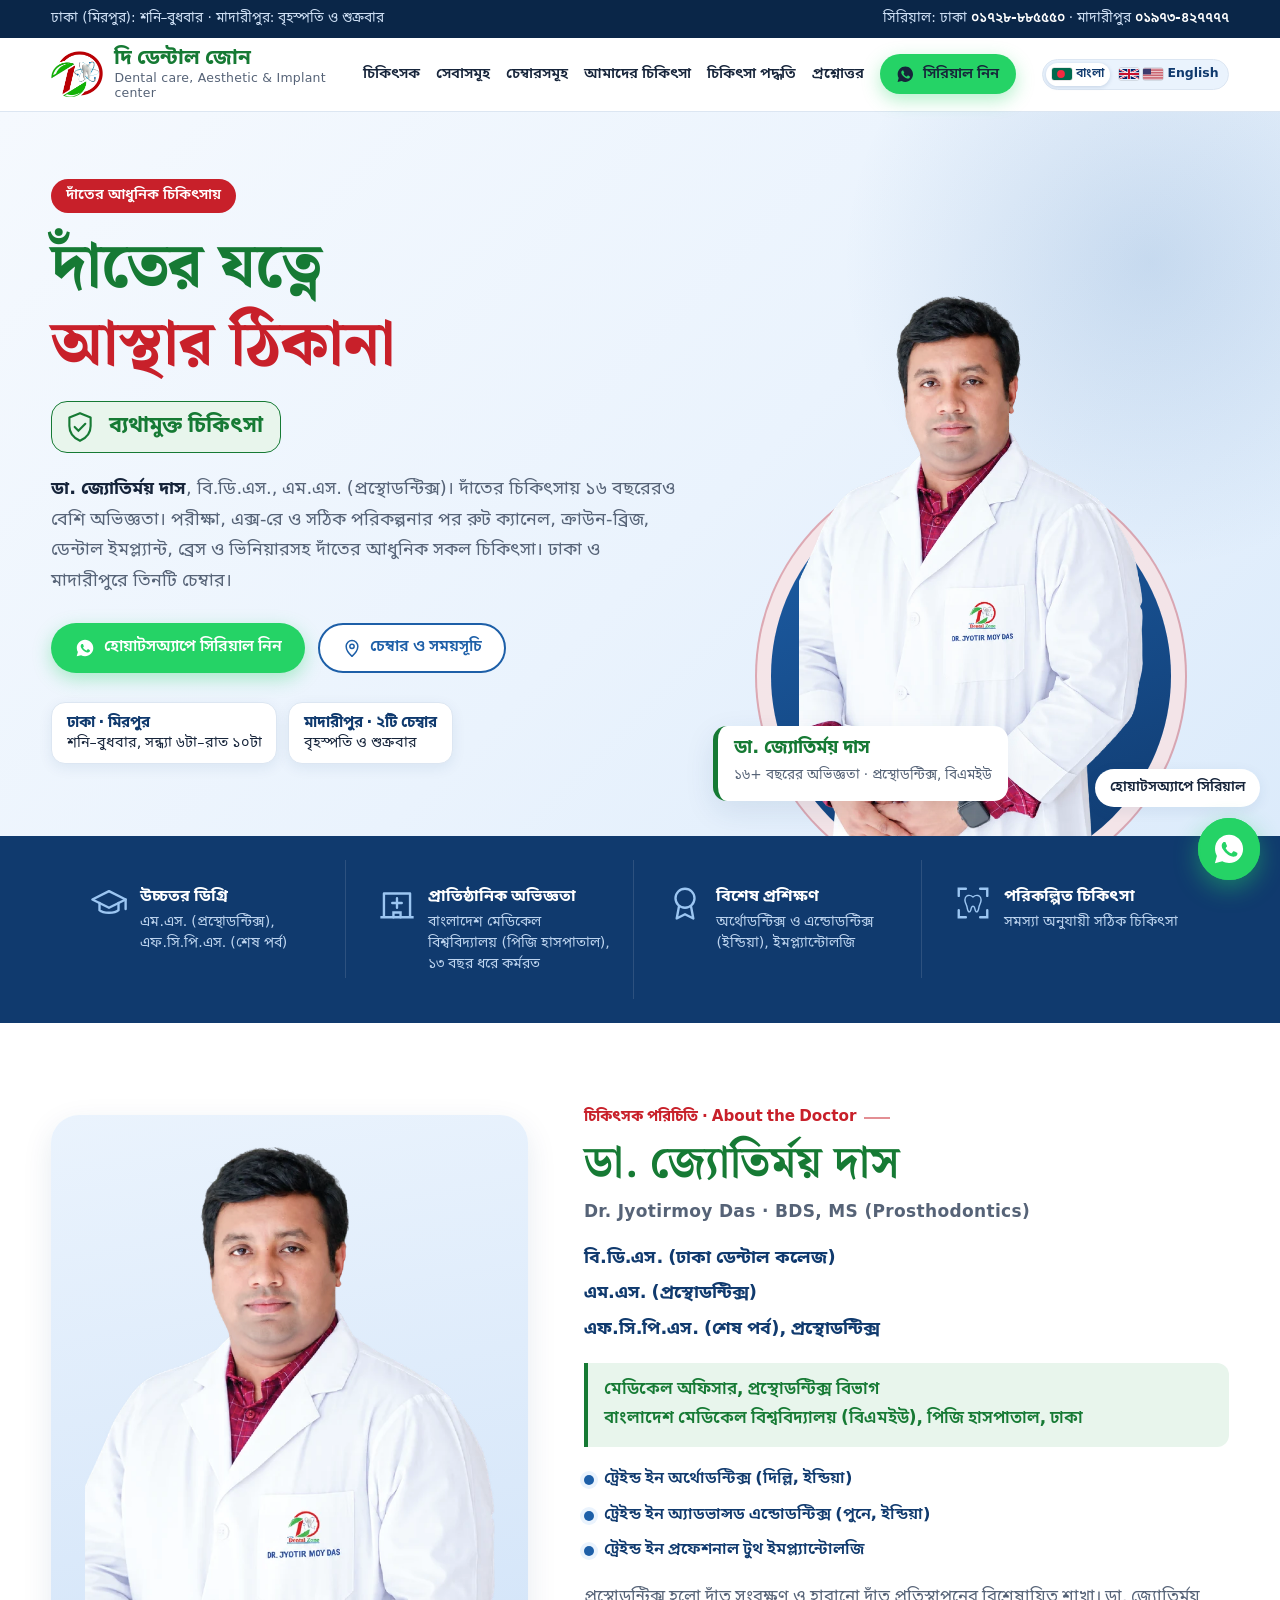
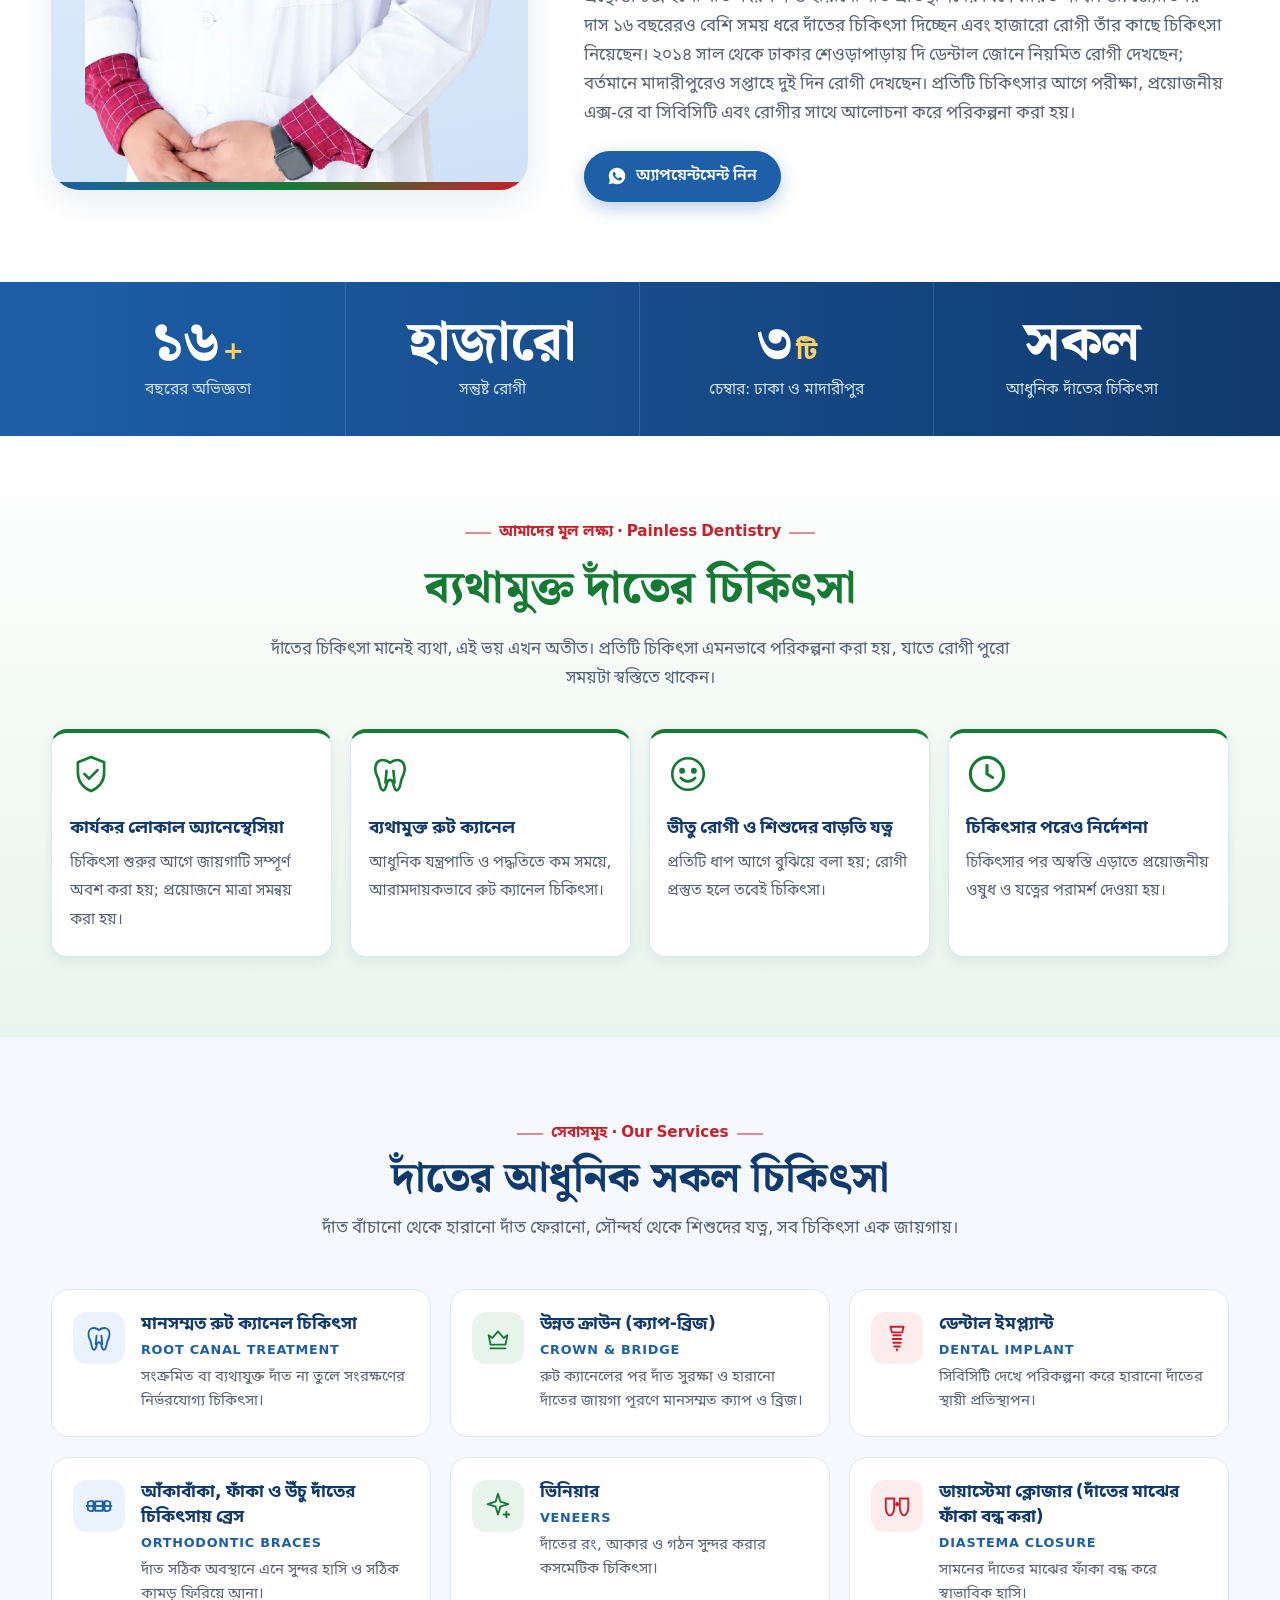
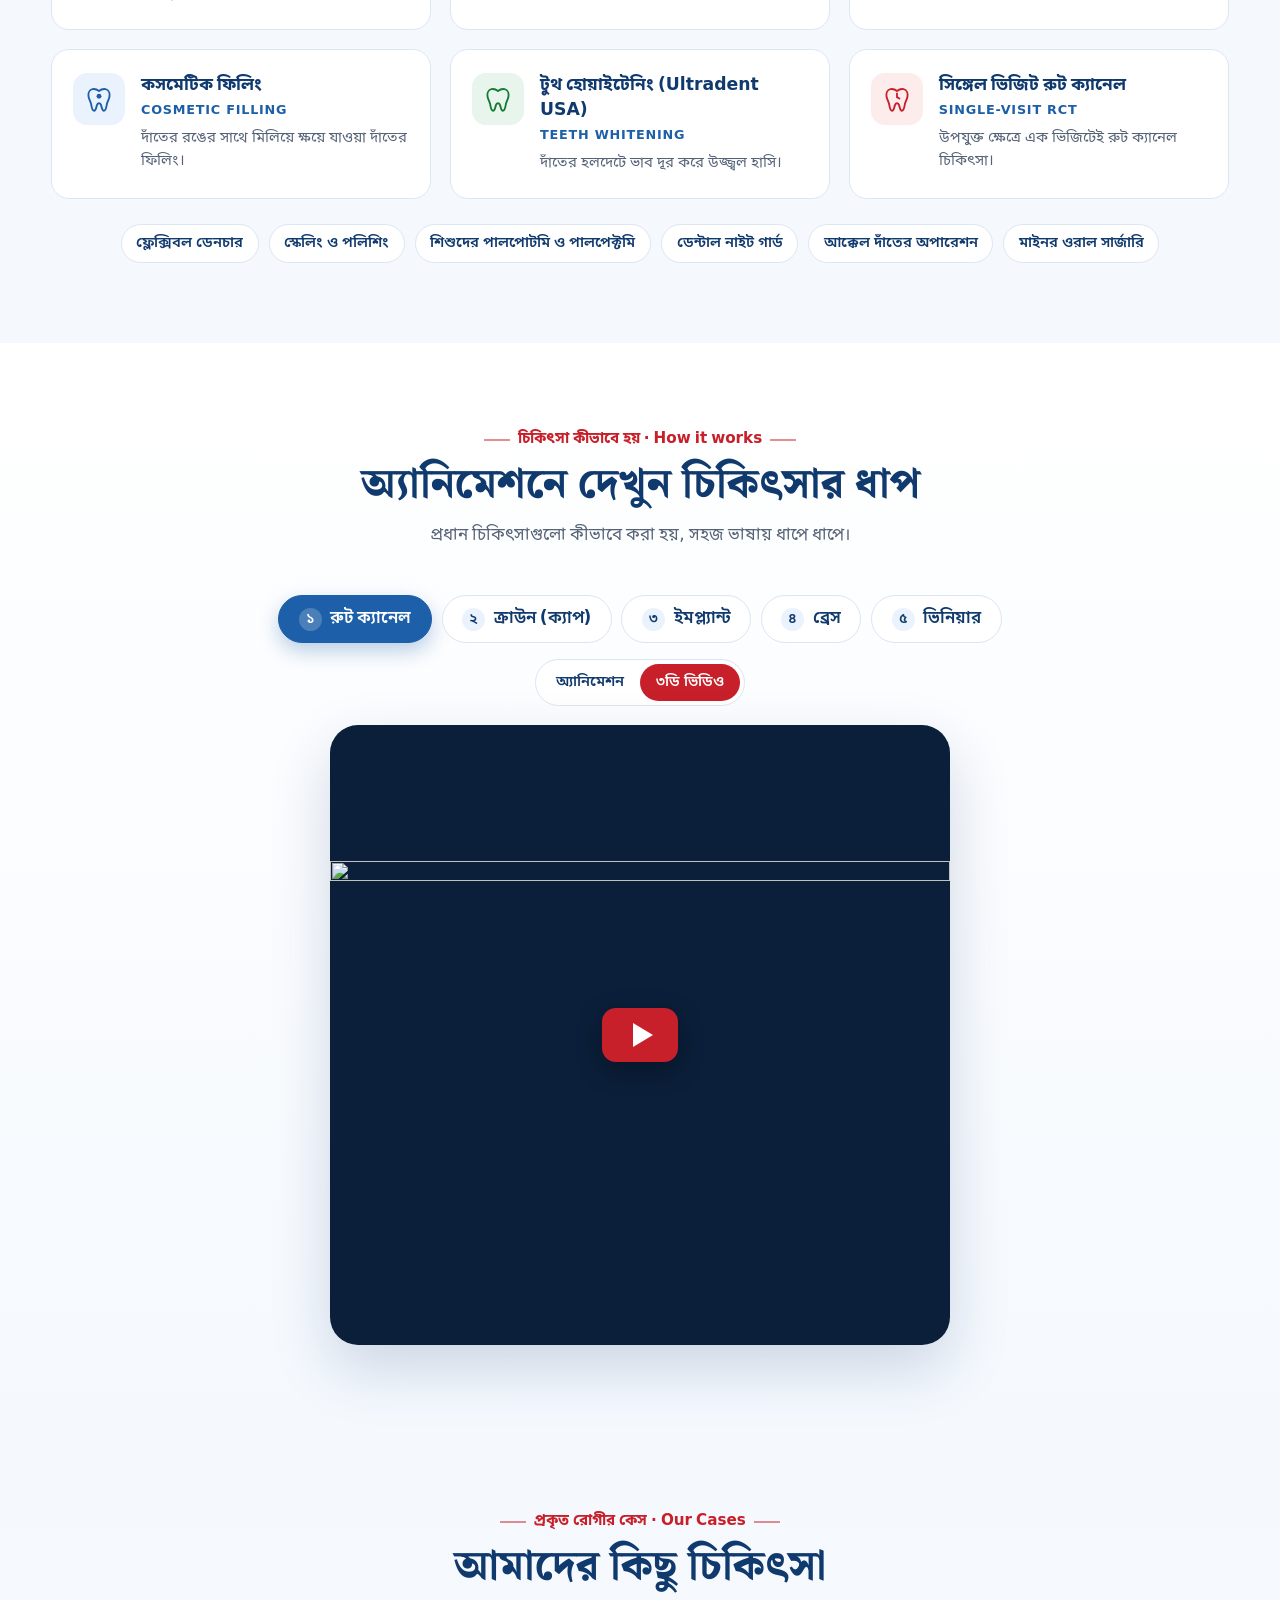
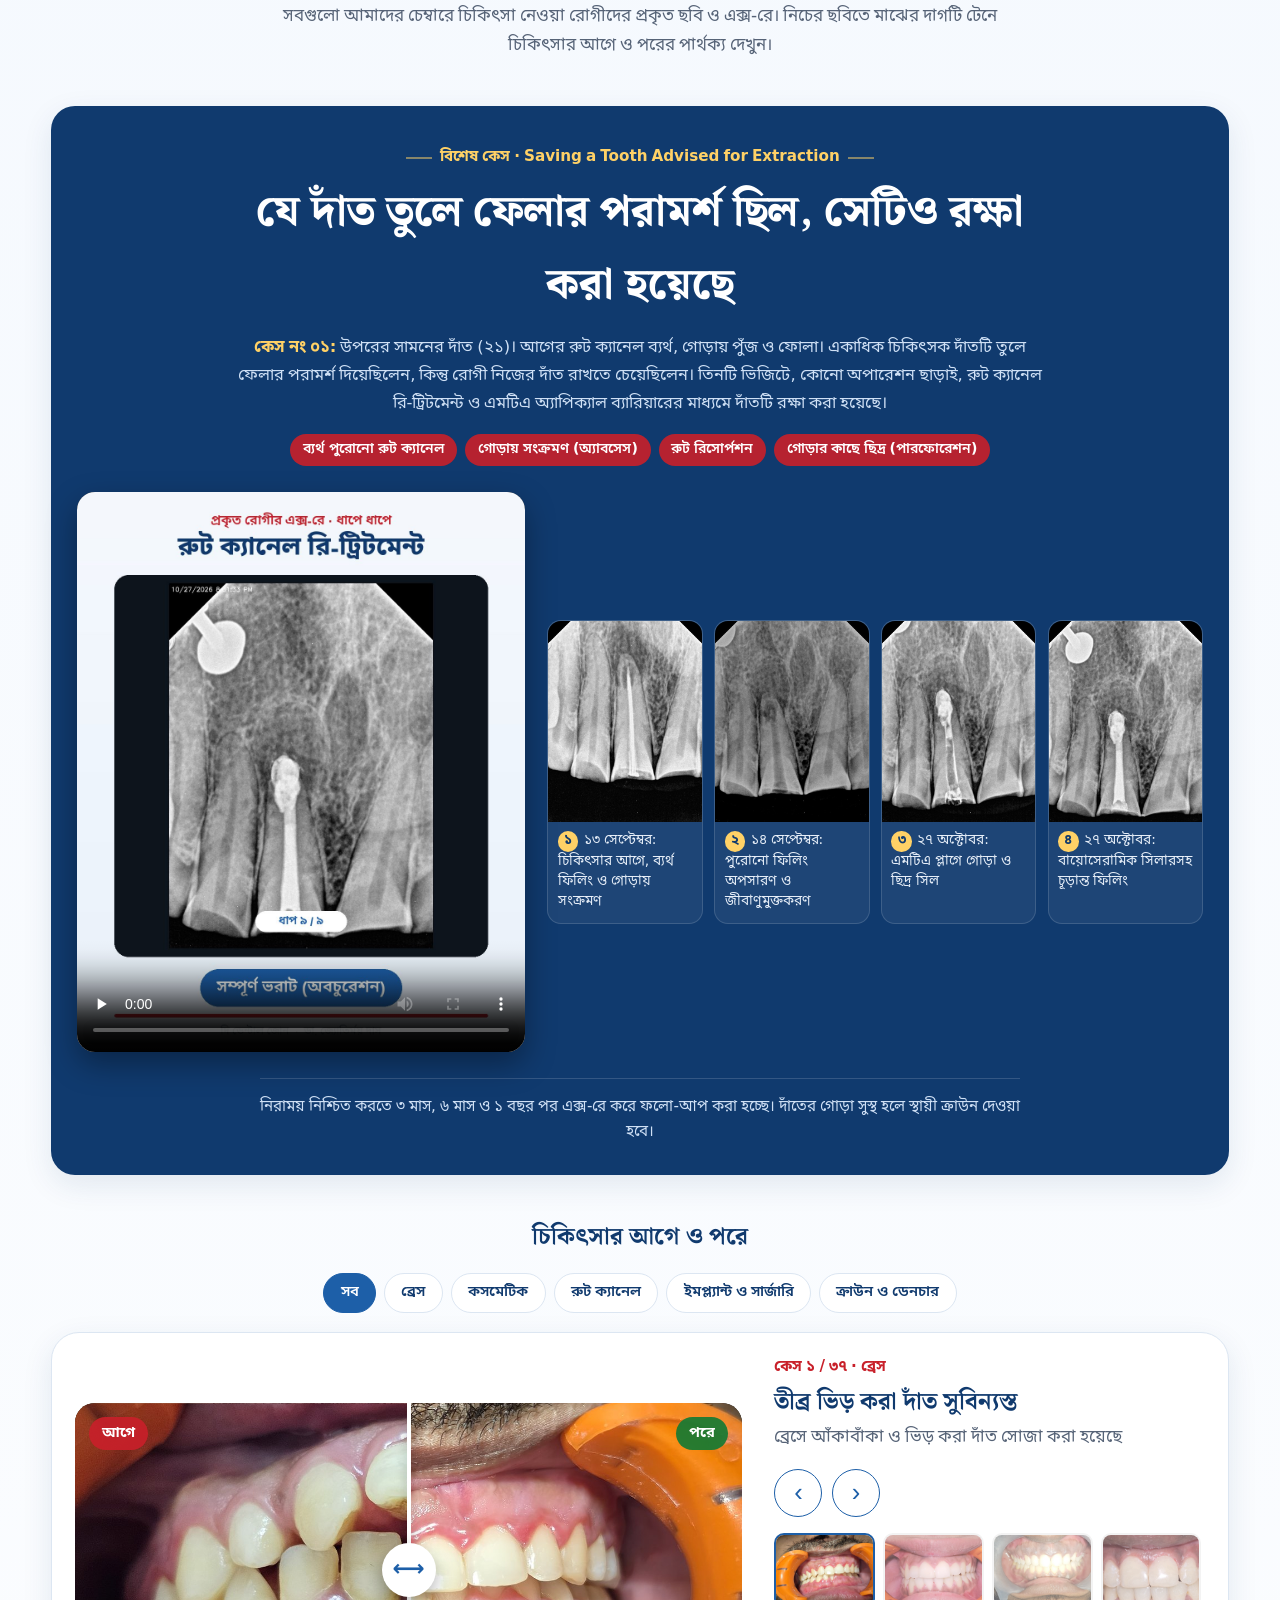
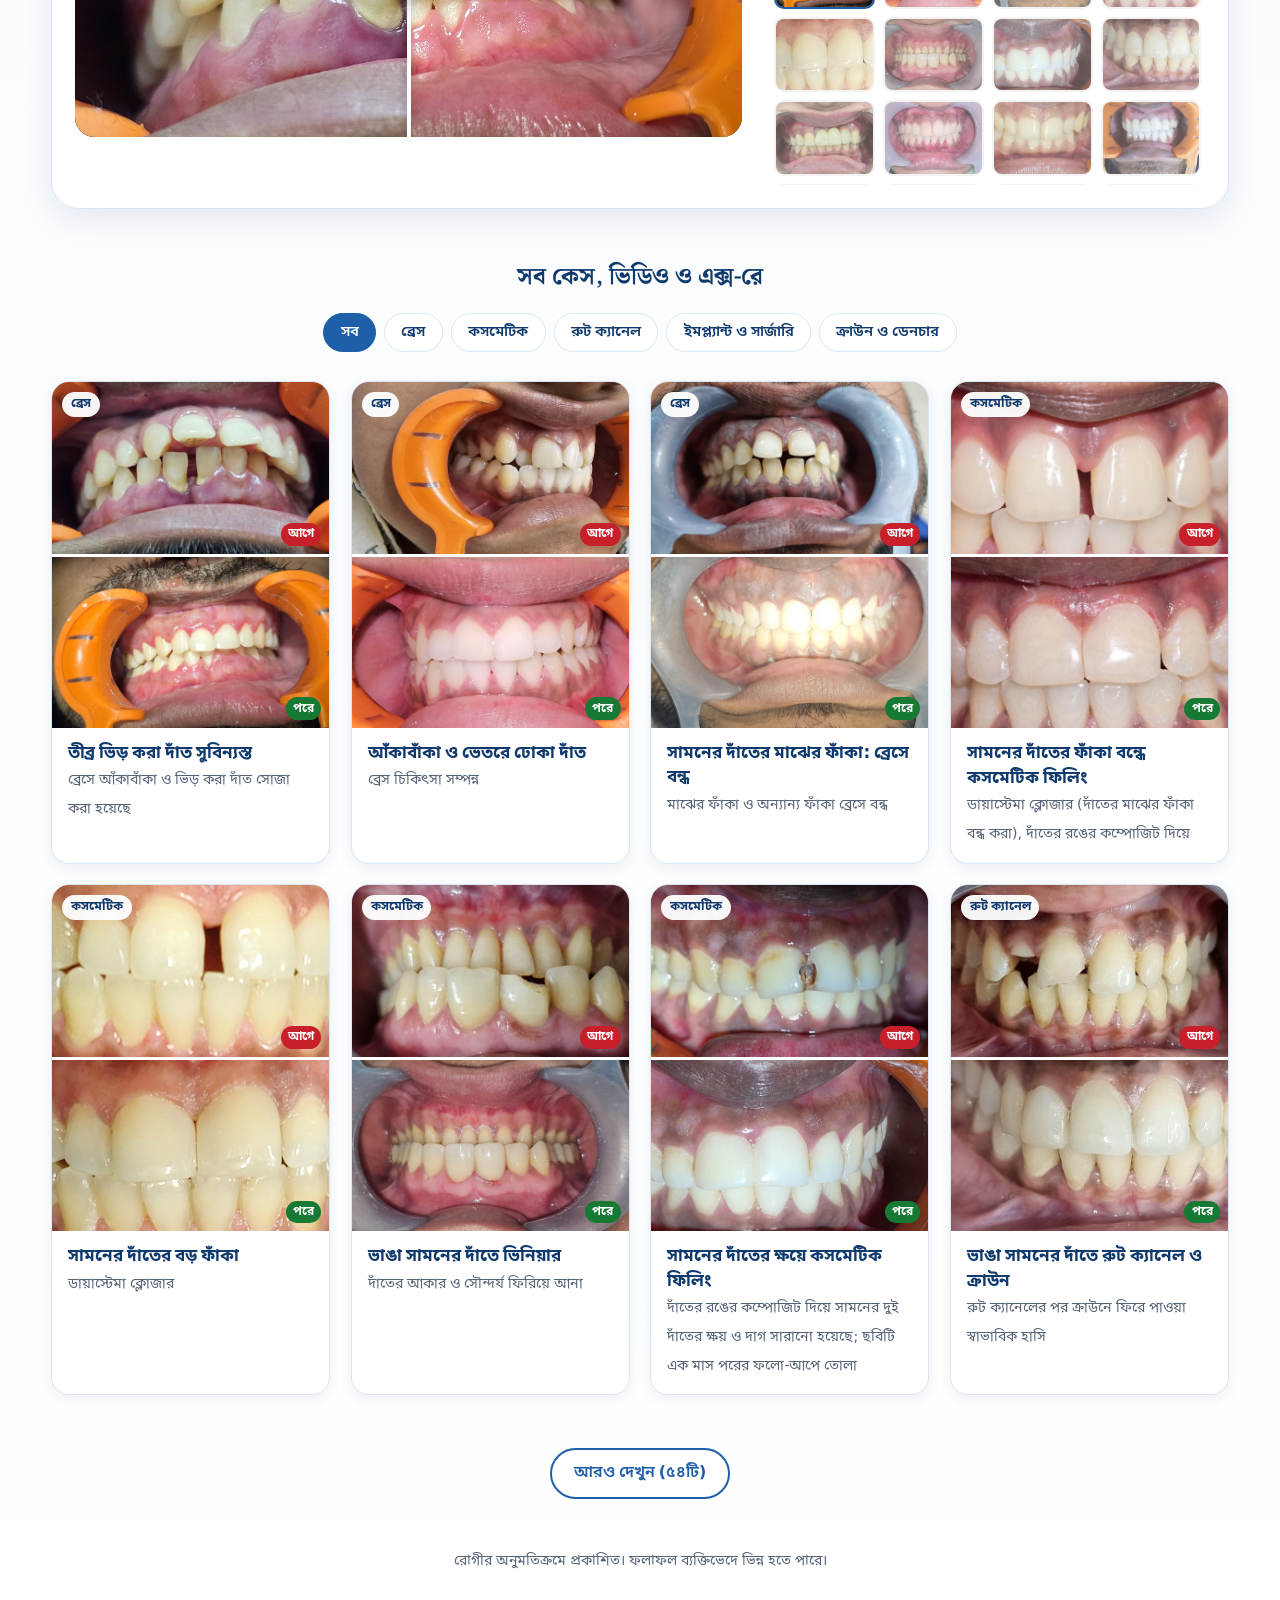
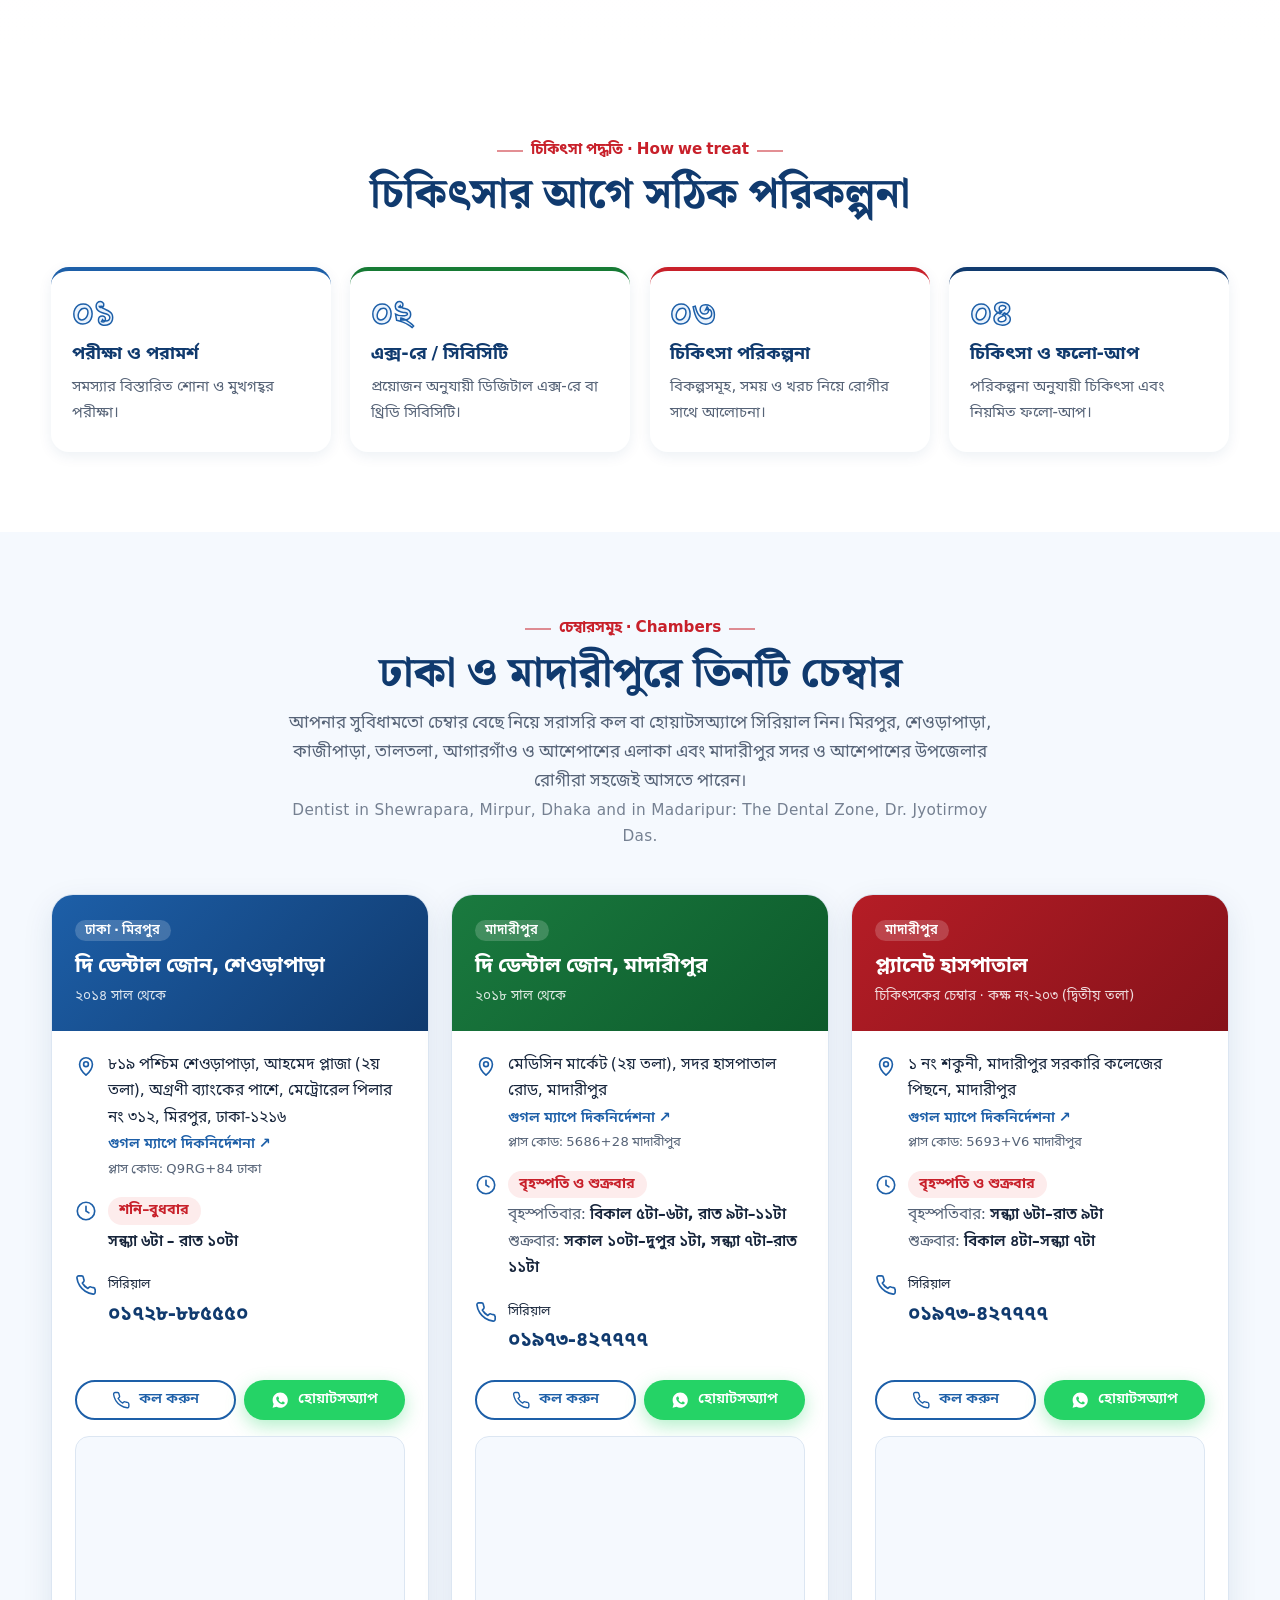
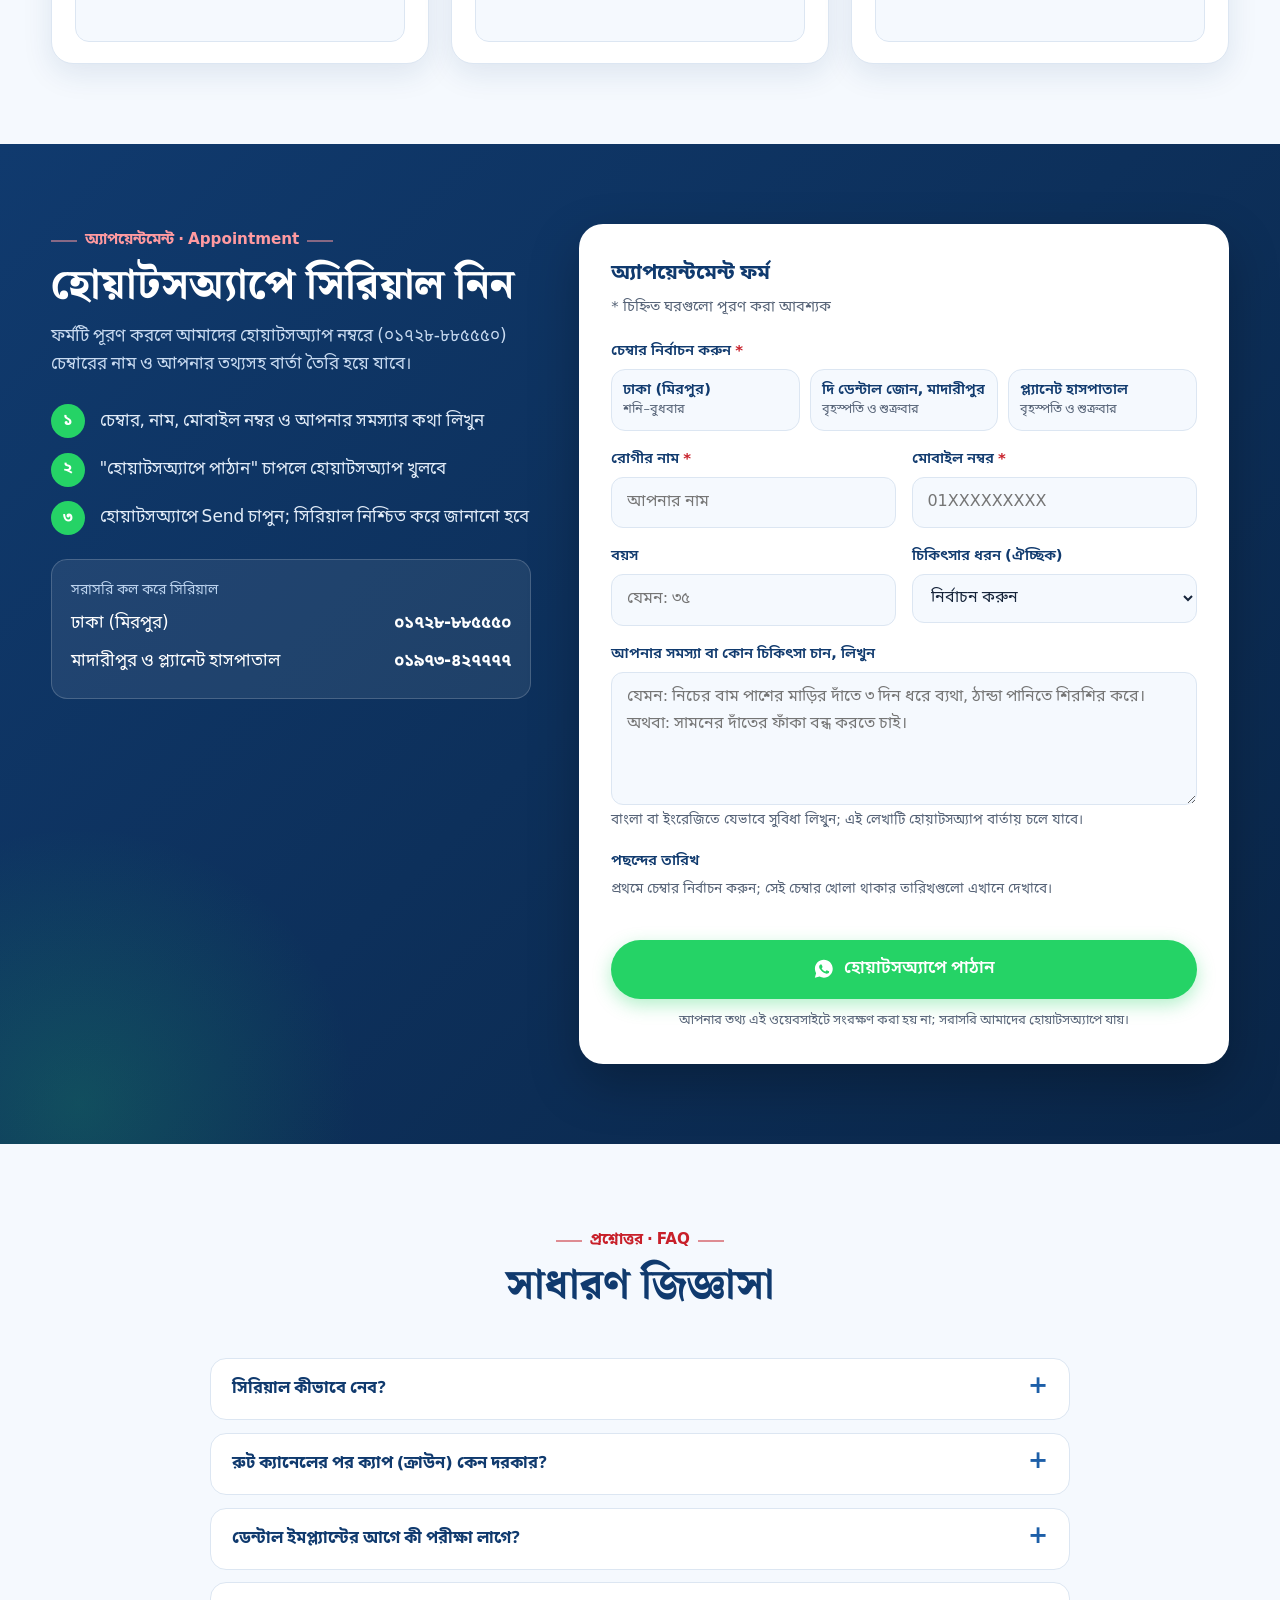
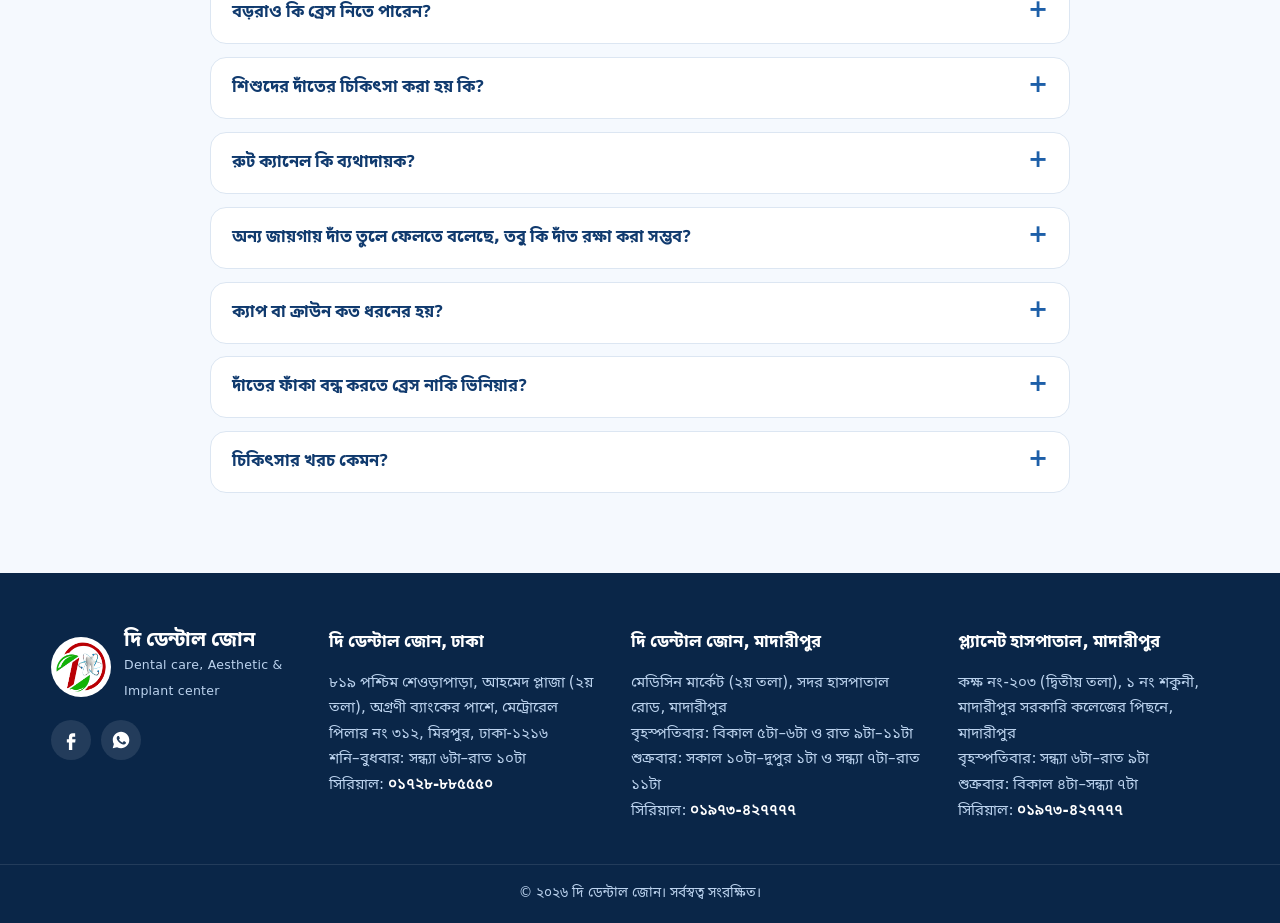
==== commit db26e64c: "Refine mobile layout: compact header, no duplicate doctor photo, tighter sections, compact cards and" ====
--- a/index.html
+++ b/index.html
@@ -35,7 +35,7 @@
 <meta name="twitter:card" content="summary_large_image">
 <meta name="twitter:image" content="https://drjyotirmoy.com/assets/img/og-cover-painless.jpg">
 <link rel="preload" href="assets/fonts/NotoSansBengali-Regular.ttf" as="font" type="font/ttf" crossorigin>
-<link rel="stylesheet" href="styles.css?v=20261119a">
+<link rel="stylesheet" href="styles.css?v=20261119b">
 <script type="application/ld+json">
 {"@context":"https://schema.org","@graph":[{"@type":"WebSite","@id":"https://drjyotirmoy.com/#website","url":"https://drjyotirmoy.com/","name":"দি ডেন্টাল জোন · Dr. Jyotirmoy Das","inLanguage":"bn-BD","publisher":{"@id":"https://drjyotirmoy.com/#org"}},{"@type":"MedicalOrganization","@id":"https://drjyotirmoy.com/#org","name":"The Dental Zone","alternateName":"দি ডেন্টাল জোন","url":"https://drjyotirmoy.com/","logo":"https://drjyotirmoy.com/assets/img/logo-full.jpg","slogan":"Dental care, Aesthetic & Implant center","foundingDate":"2014","sameAs":["https://www.facebook.com/dentalzone.bd"],"subOrganization":[{"@id":"https://drjyotirmoy.com/#dhaka"},{"@id":"https://drjyotirmoy.com/#madaripur"}]},{"@type":["Physician","Person"],"@id":"https://drjyotirmoy.com/#doctor","name":"Dr. Jyotirmoy Das","alternateName":"ডা. জ্যোতির্ময় দাস","url":"https://drjyotirmoy.com/#doctor","image":"https://drjyotirmoy.com/assets/img/dr-jyotirmoy-das.webp","jobTitle":"Dental Surgeon (Prosthodontist)","medicalSpecialty":"Dentistry","description":"BDS (Dhaka Dental College); MS (Prosthodontics); FCPS Final Part (Prosthodontics); Medical Officer, Department of Prosthodontics, Bangladesh Medical University (PG Hospital), Dhaka. Trained in Orthodontics (Delhi), Advanced Endodontics (Pune) and Dental Implantology.","alumniOf":{"@type":"CollegeOrUniversity","name":"Dhaka Dental College"},"worksFor":[{"@id":"https://drjyotirmoy.com/#dhaka"},{"@id":"https://drjyotirmoy.com/#madaripur"},{"@id":"https://drjyotirmoy.com/#planet"}],"knowsLanguage":["bn","en"]},{"@type":"Dentist","@id":"https://drjyotirmoy.com/#dhaka","name":"The Dental Zone, Shewrapara, Mirpur, Dhaka","alternateName":"দি ডেন্টাল জোন, শেওড়াপাড়া, মিরপুর, ঢাকা","telephone":"+8801728885550","foundingDate":"2014","address":{"@type":"PostalAddress","streetAddress":"819 West Shewrapara, Ahmed Plaza (2nd floor), beside Agrani Bank, Metro Rail Pillar 312","addressLocality":"Mirpur, Dhaka","addressRegion":"Dhaka","postalCode":"1216","addressCountry":"BD"},"geo":{"@type":"GeoCoordinates","latitude":23.790812,"longitude":90.375312},"hasMap":"https://www.google.com/maps/search/?api=1&query=7MMGQ9RG%2B84","areaServed":["Mirpur","Shewrapara","Kazipara","Taltola","Agargaon","Dhaka"],"openingHoursSpecification":[{"@type":"OpeningHoursSpecification","dayOfWeek":["Saturday","Sunday","Monday","Tuesday","Wednesday"],"opens":"18:00","closes":"22:00"}],"medicalSpecialty":"Dentistry","url":"https://drjyotirmoy.com/","image":"https://drjyotirmoy.com/assets/img/og-cover-painless.jpg","logo":"https://drjyotirmoy.com/assets/img/logo-full.jpg","priceRange":"৳৳","currenciesAccepted":"BDT","employee":{"@id":"https://drjyotirmoy.com/#doctor"},"parentOrganization":{"@id":"https://drjyotirmoy.com/#org"},"sameAs":["https://www.facebook.com/dentalzone.bd"],"hasOfferCatalog":{"@type":"OfferCatalog","name":"Dental services","itemListElement":[{"@type":"Offer","itemOffered":{"@type":"MedicalProcedure","name":"Root canal treatment (রুট ক্যানেল চিকিৎসা)"}},{"@type":"Offer","itemOffered":{"@type":"MedicalProcedure","name":"Dental crown and bridge (ক্যাপ-ব্রিজ)"}},{"@type":"Offer","itemOffered":{"@type":"MedicalProcedure","name":"Dental implant (ডেন্টাল ইমপ্ল্যান্ট)"}},{"@type":"Offer","itemOffered":{"@type":"MedicalProcedure","name":"Orthodontic braces (ব্রেস)"}},{"@type":"Offer","itemOffered":{"@type":"MedicalProcedure","name":"Dental veneers (ভিনিয়ার)"}},{"@type":"Offer","itemOffered":{"@type":"MedicalProcedure","name":"Diastema closure (ডায়াস্টেমা ক্লোজার)"}},{"@type":"Offer","itemOffered":{"@type":"MedicalProcedure","name":"Cosmetic filling"}},{"@type":"Offer","itemOffered":{"@type":"MedicalProcedure","name":"Teeth whitening"}},{"@type":"Offer","itemOffered":{"@type":"MedicalProcedure","name":"Single-visit root canal"}},{"@type":"Offer","itemOffered":{"@type":"MedicalProcedure","name":"Flexible denture"}},{"@type":"Offer","itemOffered":{"@type":"MedicalProcedure","name":"Scaling and polishing"}},{"@type":"Offer","itemOffered":{"@type":"MedicalProcedure","name":"Pediatric dentistry"}},{"@type":"Offer","itemOffered":{"@type":"MedicalProcedure","name":"Wisdom tooth surgery"}},{"@type":"Offer","itemOffered":{"@type":"MedicalProcedure","name":"Minor oral surgery"}},{"@type":"Offer","itemOffered":{"@type":"MedicalProcedure","name":"Night guard"}}]},"availableLanguage":["bn","en"]},{"@type":"Dentist","@id":"https://drjyotirmoy.com/#madaripur","name":"The Dental Zone, Madaripur","alternateName":"দি ডেন্টাল জোন, মাদারীপুর","telephone":"+8801973427777","foundingDate":"2018","address":{"@type":"PostalAddress","streetAddress":"Medicine Market (2nd floor), Sadar Hospital Road","addressLocality":"Madaripur","addressRegion":"Dhaka Division","addressCountry":"BD"},"geo":{"@type":"GeoCoordinates","latitude":23.165062,"longitude":90.210813},"hasMap":"https://www.google.com/maps/search/?api=1&query=7MMG5686%2B28","areaServed":["Madaripur","Madaripur Sadar","Shibchar","Kalkini","Rajoir","Dasar"],"openingHoursSpecification":[{"@type":"OpeningHoursSpecification","dayOfWeek":"Thursday","opens":"17:00","closes":"18:00"},{"@type":"OpeningHoursSpecification","dayOfWeek":"Thursday","opens":"21:00","closes":"23:00"},{"@type":"OpeningHoursSpecification","dayOfWeek":"Friday","opens":"10:00","closes":"13:00"},{"@type":"OpeningHoursSpecification","dayOfWeek":"Friday","opens":"19:00","closes":"23:00"}],"medicalSpecialty":"Dentistry","url":"https://drjyotirmoy.com/","image":"https://drjyotirmoy.com/assets/img/og-cover-painless.jpg","logo":"https://drjyotirmoy.com/assets/img/logo-full.jpg","priceRange":"৳৳","currenciesAccepted":"BDT","employee":{"@id":"https://drjyotirmoy.com/#doctor"},"parentOrganization":{"@id":"https://drjyotirmoy.com/#org"},"sameAs":["https://www.facebook.com/dentalzone.bd"],"hasOfferCatalog":{"@type":"OfferCatalog","name":"Dental services","itemListElement":[{"@type":"Offer","itemOffered":{"@type":"MedicalProcedure","name":"Root canal treatment (রুট ক্যানেল চিকিৎসা)"}},{"@type":"Offer","itemOffered":{"@type":"MedicalProcedure","name":"Dental crown and bridge (ক্যাপ-ব্রিজ)"}},{"@type":"Offer","itemOffered":{"@type":"MedicalProcedure","name":"Dental implant (ডেন্টাল ইমপ্ল্যান্ট)"}},{"@type":"Offer","itemOffered":{"@type":"MedicalProcedure","name":"Orthodontic braces (ব্রেস)"}},{"@type":"Offer","itemOffered":{"@type":"MedicalProcedure","name":"Dental veneers (ভিনিয়ার)"}},{"@type":"Offer","itemOffered":{"@type":"MedicalProcedure","name":"Diastema closure (ডায়াস্টেমা ক্লোজার)"}},{"@type":"Offer","itemOffered":{"@type":"MedicalProcedure","name":"Cosmetic filling"}},{"@type":"Offer","itemOffered":{"@type":"MedicalProcedure","name":"Teeth whitening"}},{"@type":"Offer","itemOffered":{"@type":"MedicalProcedure","name":"Single-visit root canal"}},{"@type":"Offer","itemOffered":{"@type":"MedicalProcedure","name":"Flexible denture"}},{"@type":"Offer","itemOffered":{"@type":"MedicalProcedure","name":"Scaling and polishing"}},{"@type":"Offer","itemOffered":{"@type":"MedicalProcedure","name":"Pediatric dentistry"}},{"@type":"Offer","itemOffered":{"@type":"MedicalProcedure","name":"Wisdom tooth surgery"}},{"@type":"Offer","itemOffered":{"@type":"MedicalProcedure","name":"Minor oral surgery"}},{"@type":"Offer","itemOffered":{"@type":"MedicalProcedure","name":"Night guard"}}]},"availableLanguage":["bn","en"]},{"@type":"Dentist","@id":"https://drjyotirmoy.com/#planet","name":"Dr. Jyotirmoy Das, Dental Chamber, Planet Hospital, Madaripur","alternateName":"ডা. জ্যোতির্ময় দাস, প্ল্যানেট হাসপাতাল, মাদারীপুর","telephone":"+8801973427777","address":{"@type":"PostalAddress","streetAddress":"Room 203 (2nd floor), Planet Hospital, 1 No. Shakuni, behind Madaripur Govt. College","addressLocality":"Madaripur","addressRegion":"Dhaka Division","addressCountry":"BD"},"geo":{"@type":"GeoCoordinates","latitude":23.169687,"longitude":90.203063},"hasMap":"https://www.google.com/maps/search/?api=1&query=7MMG5693%2BV6","areaServed":["Madaripur","Madaripur Sadar"],"openingHoursSpecification":[{"@type":"OpeningHoursSpecification","dayOfWeek":"Thursday","opens":"18:00","closes":"21:00"},{"@type":"OpeningHoursSpecification","dayOfWeek":"Friday","opens":"16:00","closes":"19:00"}],"medicalSpecialty":"Dentistry","url":"https://drjyotirmoy.com/","image":"https://drjyotirmoy.com/assets/img/og-cover-painless.jpg","logo":"https://drjyotirmoy.com/assets/img/logo-full.jpg","priceRange":"৳৳","currenciesAccepted":"BDT","employee":{"@id":"https://drjyotirmoy.com/#doctor"},"sameAs":["https://www.facebook.com/dentalzone.bd"],"hasOfferCatalog":{"@type":"OfferCatalog","name":"Dental services","itemListElement":[{"@type":"Offer","itemOffered":{"@type":"MedicalProcedure","name":"Root canal treatment (রুট ক্যানেল চিকিৎসা)"}},{"@type":"Offer","itemOffered":{"@type":"MedicalProcedure","name":"Dental crown and bridge (ক্যাপ-ব্রিজ)"}},{"@type":"Offer","itemOffered":{"@type":"MedicalProcedure","name":"Dental implant (ডেন্টাল ইমপ্ল্যান্ট)"}},{"@type":"Offer","itemOffered":{"@type":"MedicalProcedure","name":"Orthodontic braces (ব্রেস)"}},{"@type":"Offer","itemOffered":{"@type":"MedicalProcedure","name":"Dental veneers (ভিনিয়ার)"}},{"@type":"Offer","itemOffered":{"@type":"MedicalProcedure","name":"Diastema closure (ডায়াস্টেমা ক্লোজার)"}},{"@type":"Offer","itemOffered":{"@type":"MedicalProcedure","name":"Cosmetic filling"}},{"@type":"Offer","itemOffered":{"@type":"MedicalProcedure","name":"Teeth whitening"}},{"@type":"Offer","itemOffered":{"@type":"MedicalProcedure","name":"Single-visit root canal"}},{"@type":"Offer","itemOffered":{"@type":"MedicalProcedure","name":"Flexible denture"}},{"@type":"Offer","itemOffered":{"@type":"MedicalProcedure","name":"Scaling and polishing"}},{"@type":"Offer","itemOffered":{"@type":"MedicalProcedure","name":"Pediatric dentistry"}},{"@type":"Offer","itemOffered":{"@type":"MedicalProcedure","name":"Wisdom tooth surgery"}},{"@type":"Offer","itemOffered":{"@type":"MedicalProcedure","name":"Minor oral surgery"}},{"@type":"Offer","itemOffered":{"@type":"MedicalProcedure","name":"Night guard"}}]},"availableLanguage":["bn","en"]},{"@type":"FAQPage","@id":"https://drjyotirmoy.com/#faq","mainEntity":[{"@type":"Question","name":"সিরিয়াল কীভাবে নেব?","acceptedAnswer":{"@type":"Answer","text":"উপরের ফর্ম পূরণ করে হোয়াটসঅ্যাপে পাঠাতে পারেন, অথবা সরাসরি কল করতে পারেন। ঢাকা চেম্বার: ০১৭২৮-৮৮৫৫৫০; মাদারীপুর ও প্ল্যানেট হাসপাতাল: ০১৯৭৩-৪২৭৭৭৭।"}},{"@type":"Question","name":"রুট ক্যানেলের পর ক্যাপ (ক্রাউন) কেন দরকার?","acceptedAnswer":{"@type":"Answer","text":"রুট ক্যানেলের পর দাঁত তুলনামূলক ভঙ্গুর হয়ে যায়, বিশেষ করে মাড়ির দাঁত। ক্যাপ দাঁতকে ভেঙে যাওয়া থেকে রক্ষা করে এবং চিবানোর ক্ষমতা ফিরিয়ে দেয়।"}},{"@type":"Question","name":"ডেন্টাল ইমপ্ল্যান্টের আগে কী পরীক্ষা লাগে?","acceptedAnswer":{"@type":"Answer","text":"সাধারণত সিবিসিটি (থ্রিডি এক্স-রে) করে হাড়ের পরিমাণ ও গুণমান দেখা হয়। এর ভিত্তিতে ইমপ্ল্যান্টের মাপ ও অবস্থান পরিকল্পনা করা হয়। সাধারণ স্বাস্থ্য, যেমন ডায়াবেটিস নিয়ন্ত্রণে আছে কি না, সেটাও বিবেচনা করা হয়।"}},{"@type":"Question","name":"বড়রাও কি ব্রেস নিতে পারেন?","acceptedAnswer":{"@type":"Answer","text":"হ্যাঁ। দাঁত ও মাড়ি সুস্থ থাকলে প্রাপ্তবয়স্করাও ব্রেস নিতে পারেন। চিকিৎসার সময়কাল দাঁতের অবস্থার ওপর নির্ভর করে।"}},{"@type":"Question","name":"শিশুদের দাঁতের চিকিৎসা করা হয় কি?","acceptedAnswer":{"@type":"Answer","text":"হ্যাঁ। শিশুদের দুধদাঁতের পালপোটমি, পালপেক্টমি, ফিলিংসহ প্রয়োজনীয় চিকিৎসা করা হয়।"}},{"@type":"Question","name":"রুট ক্যানেল কি ব্যথাদায়ক?","acceptedAnswer":{"@type":"Answer","text":"না। চিকিৎসার আগে লোকাল অ্যানেস্থেসিয়া দিয়ে জায়গাটি সম্পূর্ণ অবশ করা হয়, তাই চিকিৎসার সময় সাধারণত ব্যথা অনুভূত হয় না। চিকিৎসার পর কিছুদিন হালকা অস্বস্তি থাকতে পারে, যা নির্দেশিত ওষুধে কমে যায়।"}},{"@type":"Question","name":"অন্য জায়গায় দাঁত তুলে ফেলতে বলেছে, তবু কি দাঁত রক্ষা করা সম্ভব?","acceptedAnswer":{"@type":"Answer","text":"অনেক ক্ষেত্রেই সম্ভব। আগের রুট ক্যানেল ব্যর্থ হলে রি-ট্রিটমেন্ট, ভাঙা ফাইল অপসারণ বা এমটিএ দিয়ে গোড়া সিল করার মতো চিকিৎসায় দাঁত রক্ষা করা যায়। এক্স-রে দেখে চিকিৎসক জানাবেন দাঁতটি রক্ষা করা যাবে কি না।"}},{"@type":"Question","name":"ক্যাপ বা ক্রাউন কত ধরনের হয়?","acceptedAnswer":{"@type":"Answer","text":"প্রয়োজন ও বাজেট অনুযায়ী মেটাল, মেটাল-সিরামিক এবং মেটাল-ফ্রি (জিরকোনিয়া ইত্যাদি) ক্রাউন দেওয়া হয়। সামনের দাঁতে সাধারণত দেখতে স্বাভাবিক মেটাল-ফ্রি ক্রাউন ভালো ফল দেয়।"}},{"@type":"Question","name":"দাঁতের ফাঁকা বন্ধ করতে ব্রেস নাকি ভিনিয়ার?","acceptedAnswer":{"@type":"Answer","text":"ফাঁকার পরিমাণ ও দাঁতের অবস্থানের ওপর নির্ভর করে। দাঁত উঁচু বা আঁকাবাঁকা থাকলে ব্রেস উপযুক্ত; ছোট ফাঁকা দ্রুত বন্ধ করতে কম্পোজিট বা ভিনিয়ার ভালো বিকল্প। পরীক্ষা করে উপযুক্ত পদ্ধতি পরামর্শ দেওয়া হয়।"}},{"@type":"Question","name":"চিকিৎসার খরচ কেমন?","acceptedAnswer":{"@type":"Answer","text":"খরচ নির্ভর করে চিকিৎসার ধরন, দাঁতের সংখ্যা ও ব্যবহৃত উপকরণের ওপর। পরীক্ষার পর চিকিৎসা পরিকল্পনার সাথে আনুমানিক খরচ আগেই জানিয়ে দেওয়া হয়।"}}]}]}
 </script>
@@ -458,8 +458,8 @@
 
 <div class="lb" id="lb"><button class="lb-x" aria-label="বন্ধ করুন">×</button><div class="lb-in"></div></div>
 
-<script src="data/gallery-fallback.js?v=20261119a"></script>
-<script src="explainer.js?v=20261119a"></script>
-<script src="script.js?v=20261119a"></script>
+<script src="data/gallery-fallback.js?v=20261119b"></script>
+<script src="explainer.js?v=20261119b"></script>
+<script src="script.js?v=20261119b"></script>
 </body>
 </html>
--- a/styles.css
+++ b/styles.css
@@ -475,3 +475,48 @@
 @media (max-width:640px){.topbar span{white-space:normal}.topbar .container{justify-content:center;text-align:center}}
 html[lang=en] .stats b.txt{font-size:clamp(1.5rem,6vw,3rem)}
 body{overflow-x:hidden}
+
+/* ---- mobile refinement (2026-11-19) ---- */
+@media (max-width:640px){
+  section{padding:2.8rem 0}
+  .sec-head{margin-bottom:1.6rem}
+  .sec-head p{font-size:.95rem}
+  .topbar{font-size:.78rem}
+  .topbar .container{padding:.35rem 0}
+  .header .container{padding:.45rem 0;gap:.6rem}
+  .hero .container{gap:.5rem}
+  .hero-text{padding-top:1.6rem}
+  .hero .lead{font-size:.97rem;line-height:1.75}
+  .hero-photo img{height:340px;margin-top:.8rem}
+  .hero-photo .ring{width:min(300px,86%);bottom:-30px}
+  .doc-photo{display:none}
+  .doctor .container{gap:0}
+  .trust div{padding:.85rem .3rem}
+  .trust svg{width:32px;height:32px}
+  .stats .container>div{padding:1.2rem .6rem}
+  .stats small{font-size:.88rem}
+  .pl-grid{gap:.7rem}
+  .pl-item{display:grid;grid-template-columns:34px 1fr;column-gap:.85rem;padding:.95rem 1rem;border-top-width:3px}
+  .pl-item svg{grid-row:span 2;width:32px;height:32px;margin:0}
+  .pl-item b{font-size:1rem;margin-bottom:.15rem}
+  .pl-item span{font-size:.9rem}
+  .svc-grid{gap:.7rem}
+  .svc{padding:1rem;gap:.8rem}
+  .svc .ic{width:44px;height:44px;border-radius:12px}
+  .svc .ic svg{width:26px;height:26px}
+  .svc h3{font-size:1rem}
+  .svc p{font-size:.88rem}
+  .steps{grid-template-columns:1fr 1fr;gap:.7rem}
+  .step{padding:1rem .9rem}
+  .step .n{font-size:1.6rem}
+  .step h3{font-size:.98rem;margin:.35rem 0 .2rem}
+  .step p{font-size:.85rem;line-height:1.55}
+  .map{aspect-ratio:2/1}
+  .fab{right:14px;bottom:14px}
+  .fab-btn{width:54px;height:54px}
+  .fab-btn svg{width:30px;height:30px}
+}
+@media (max-width:480px){
+  .brand small{display:none}
+  .brand b{font-size:1.08rem}
+}
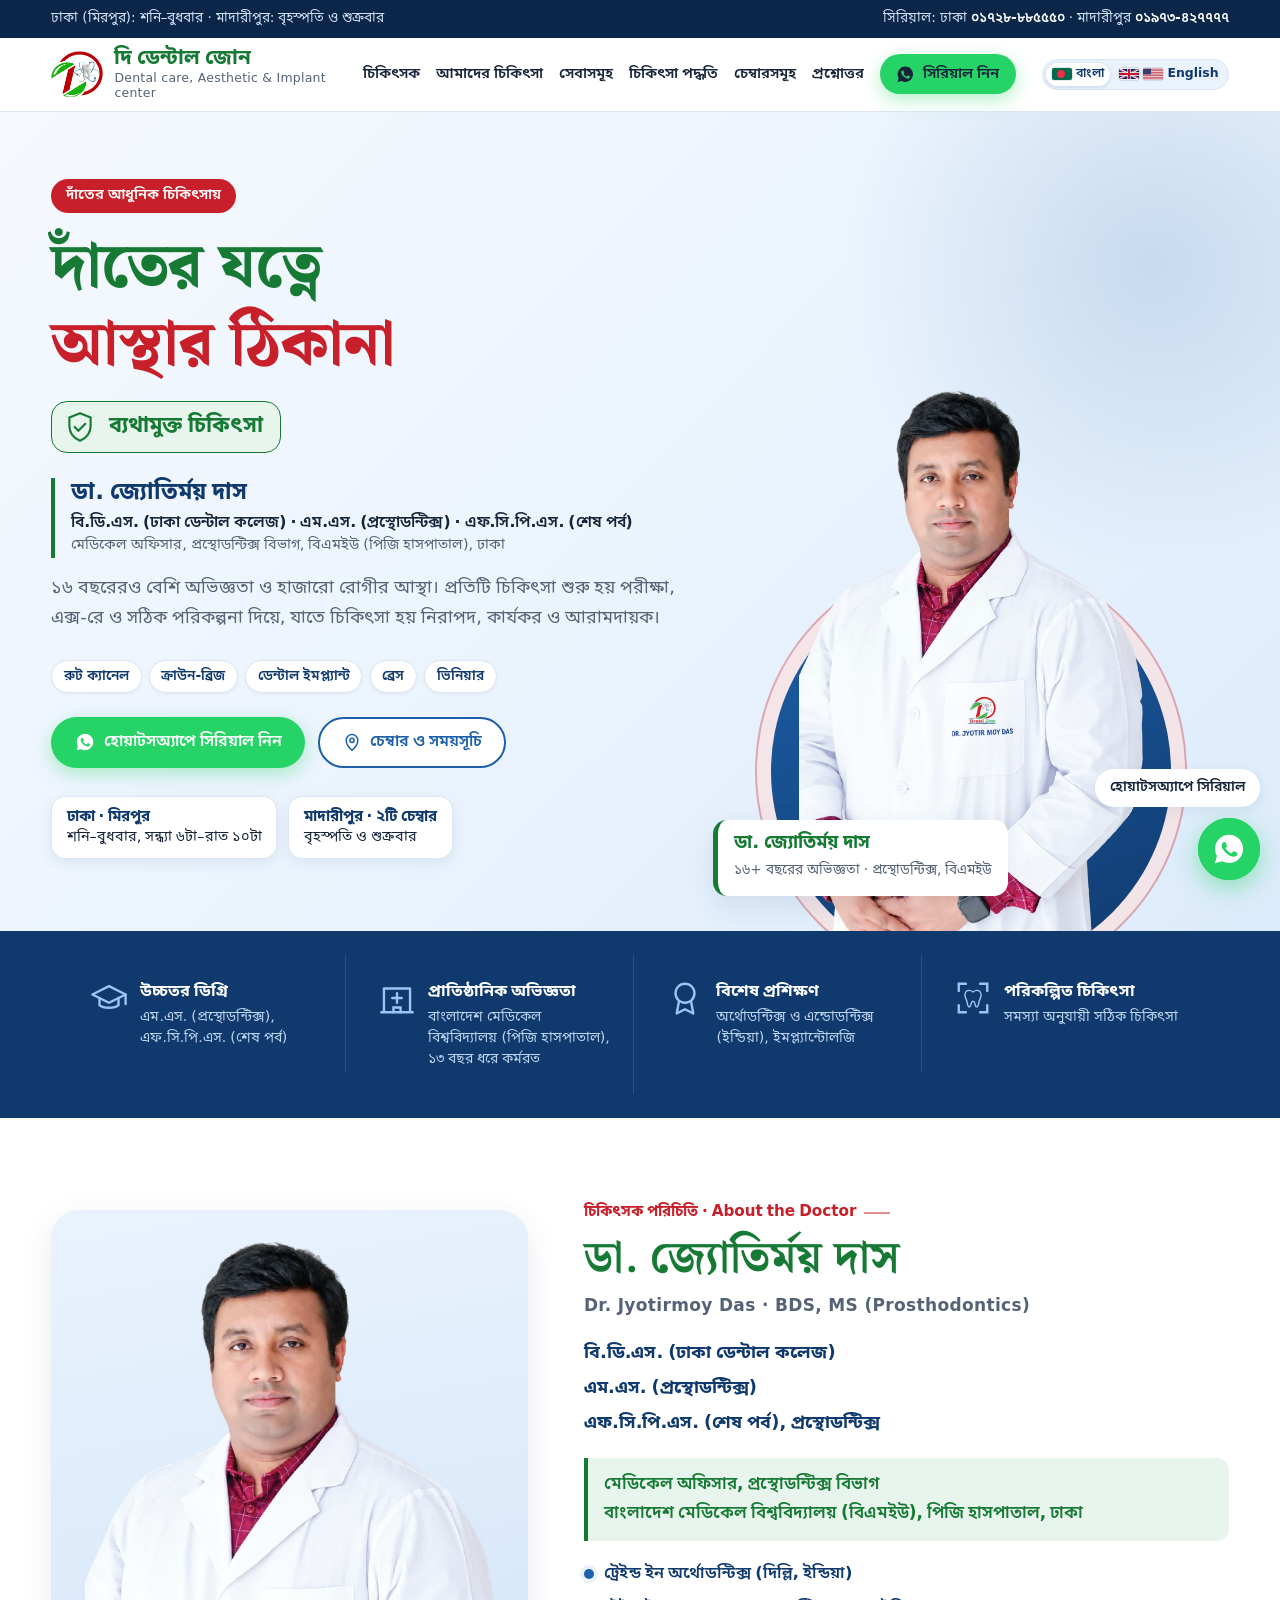
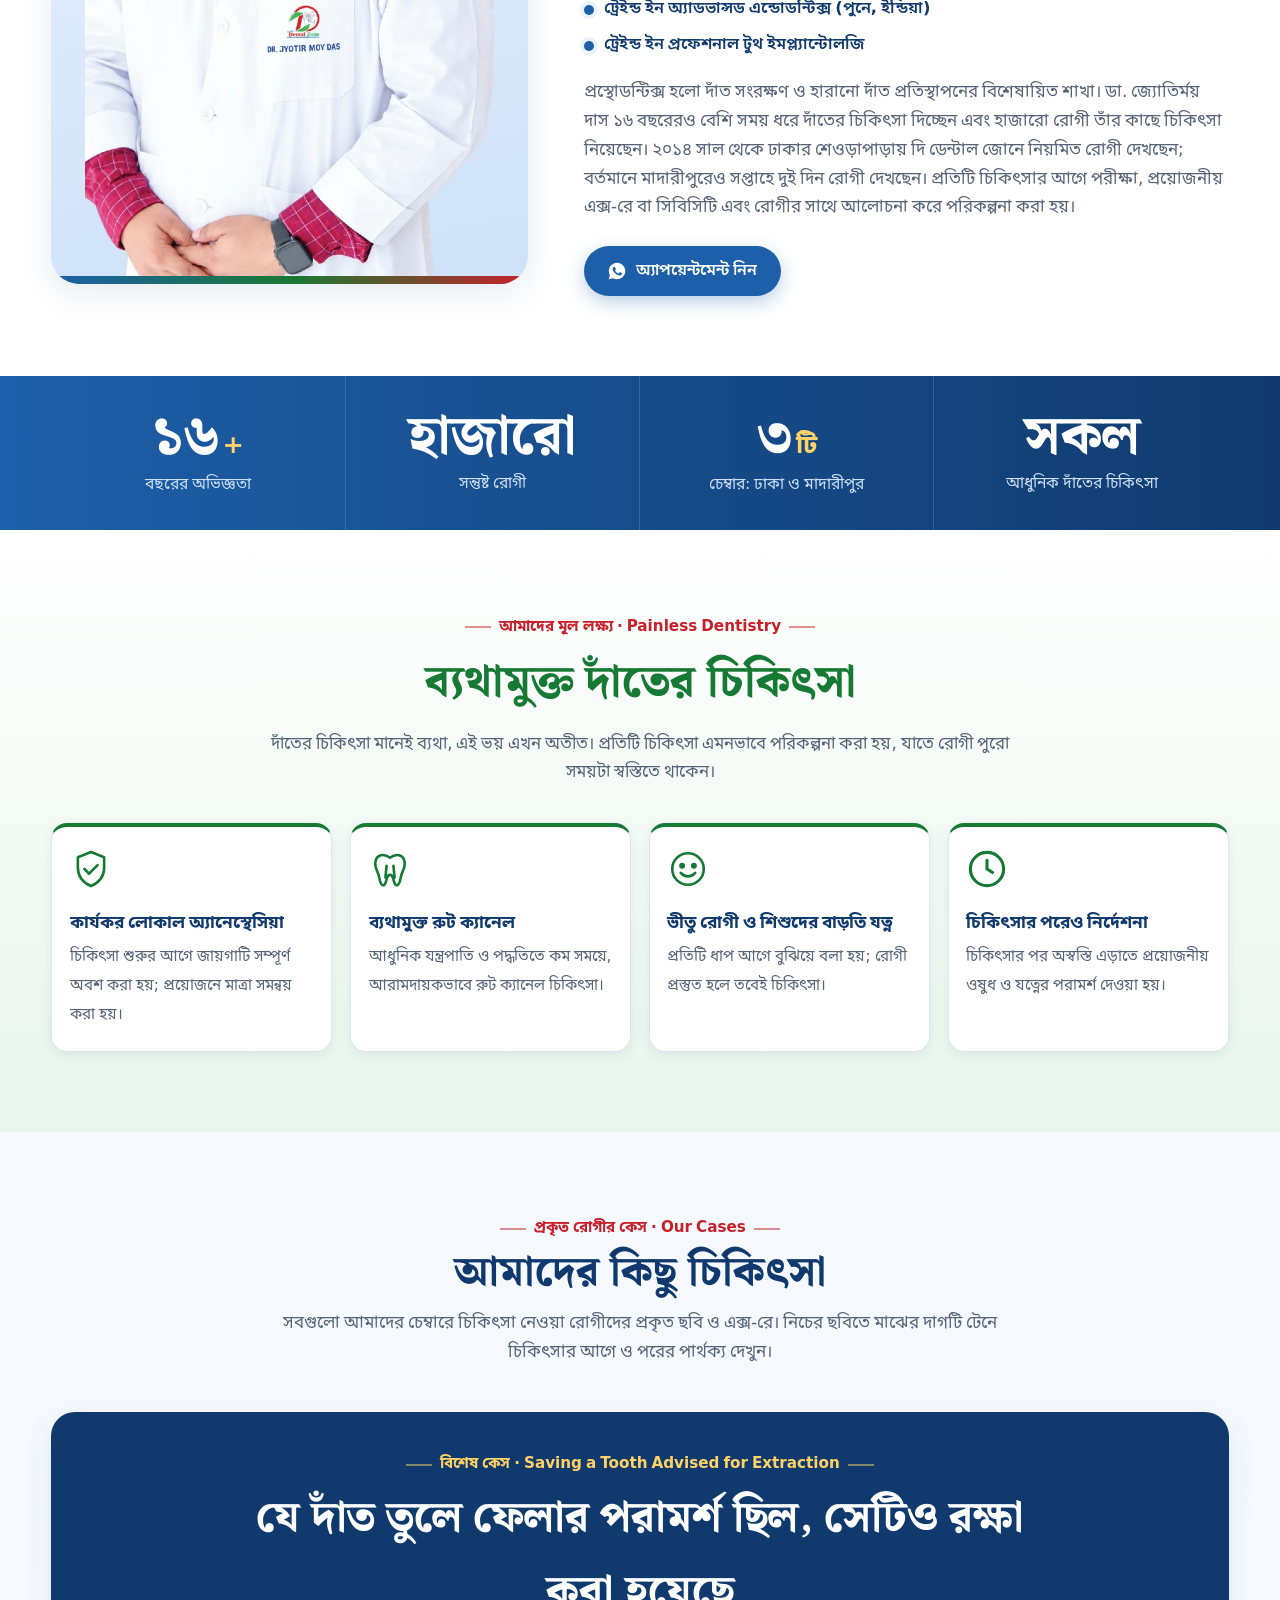
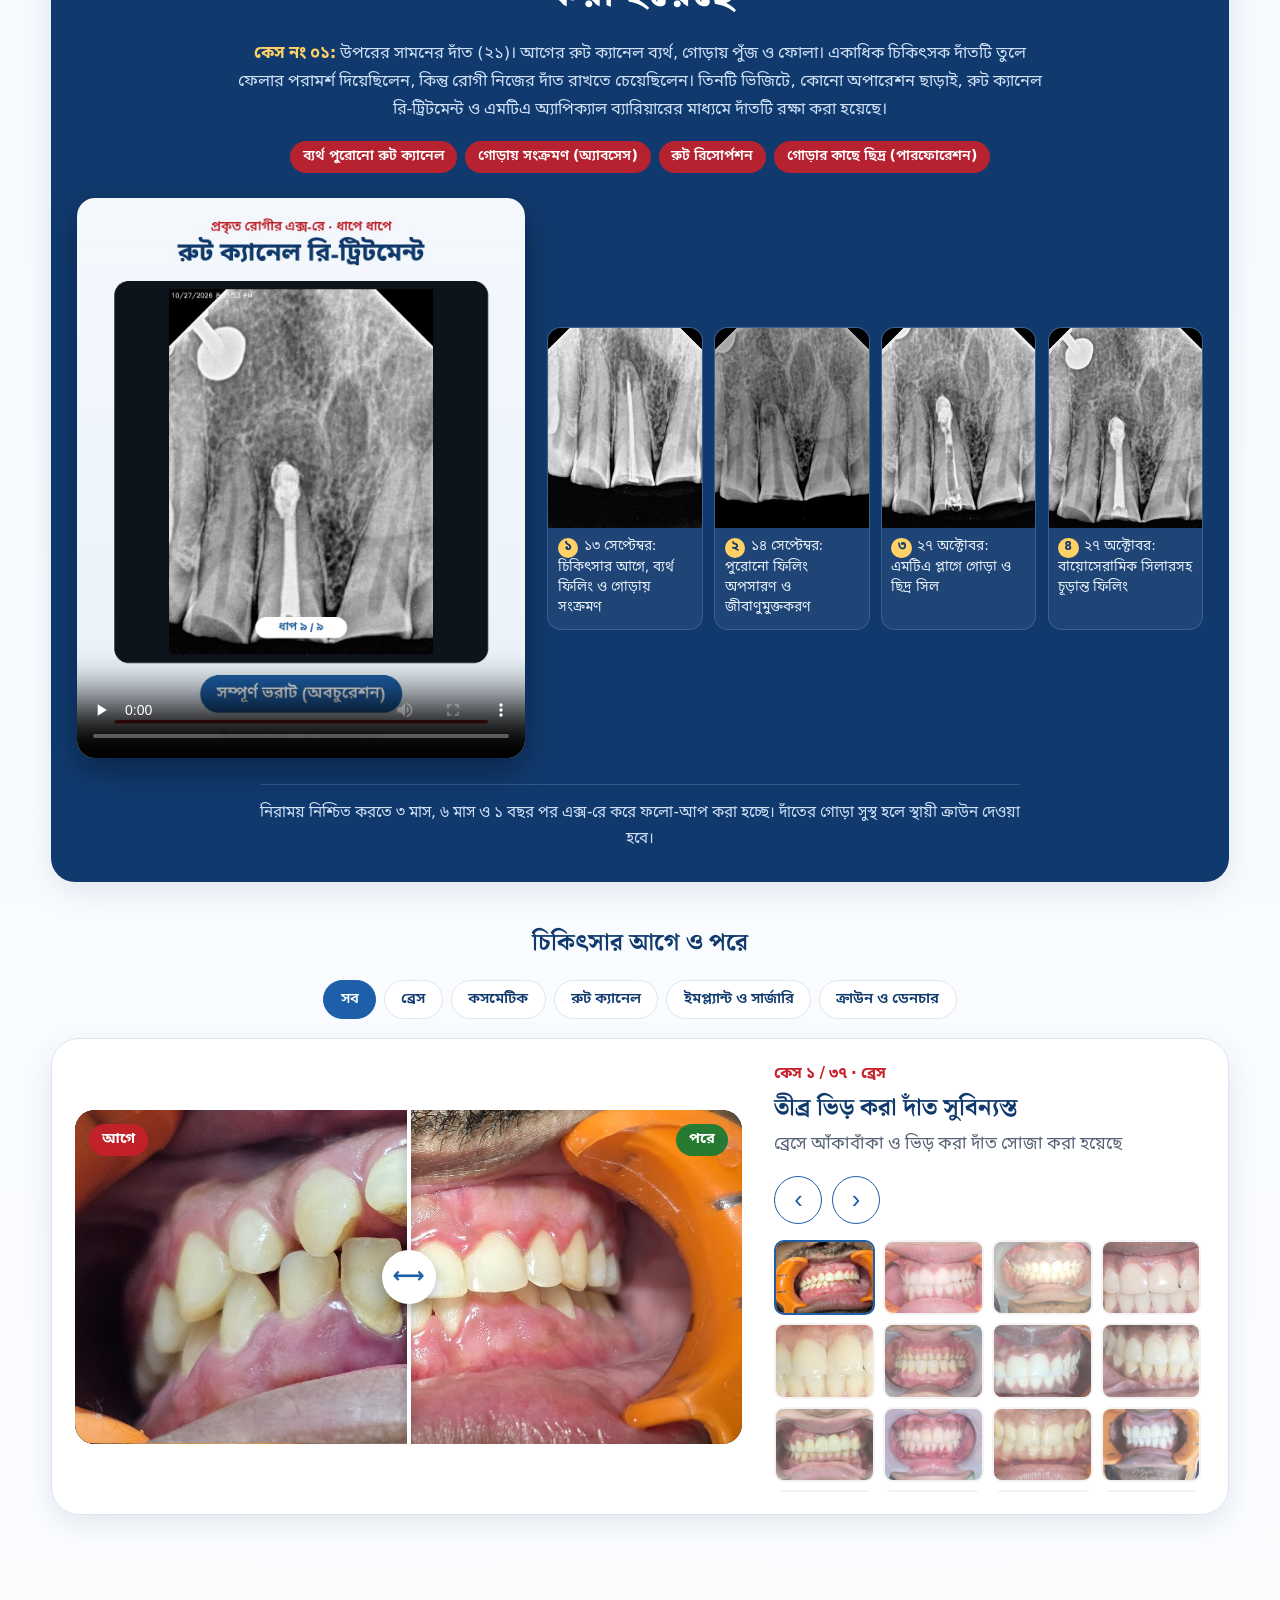
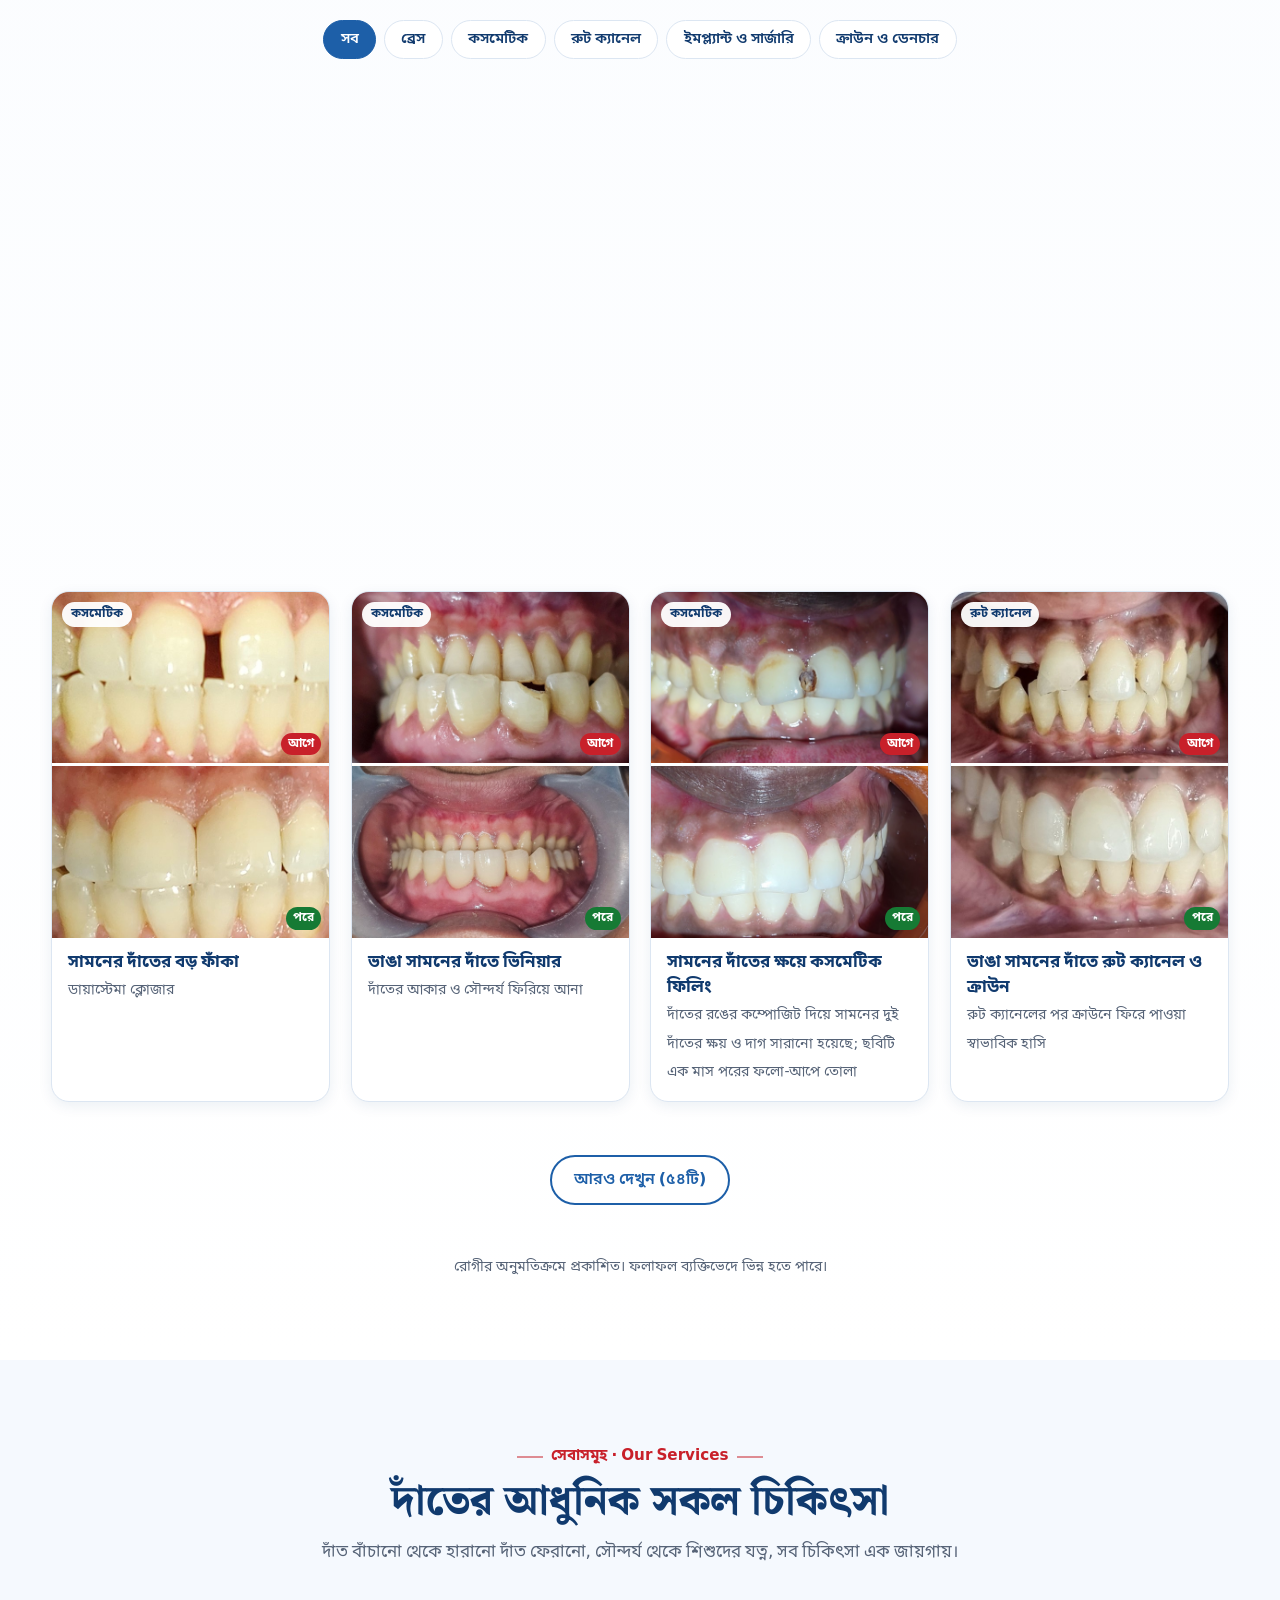
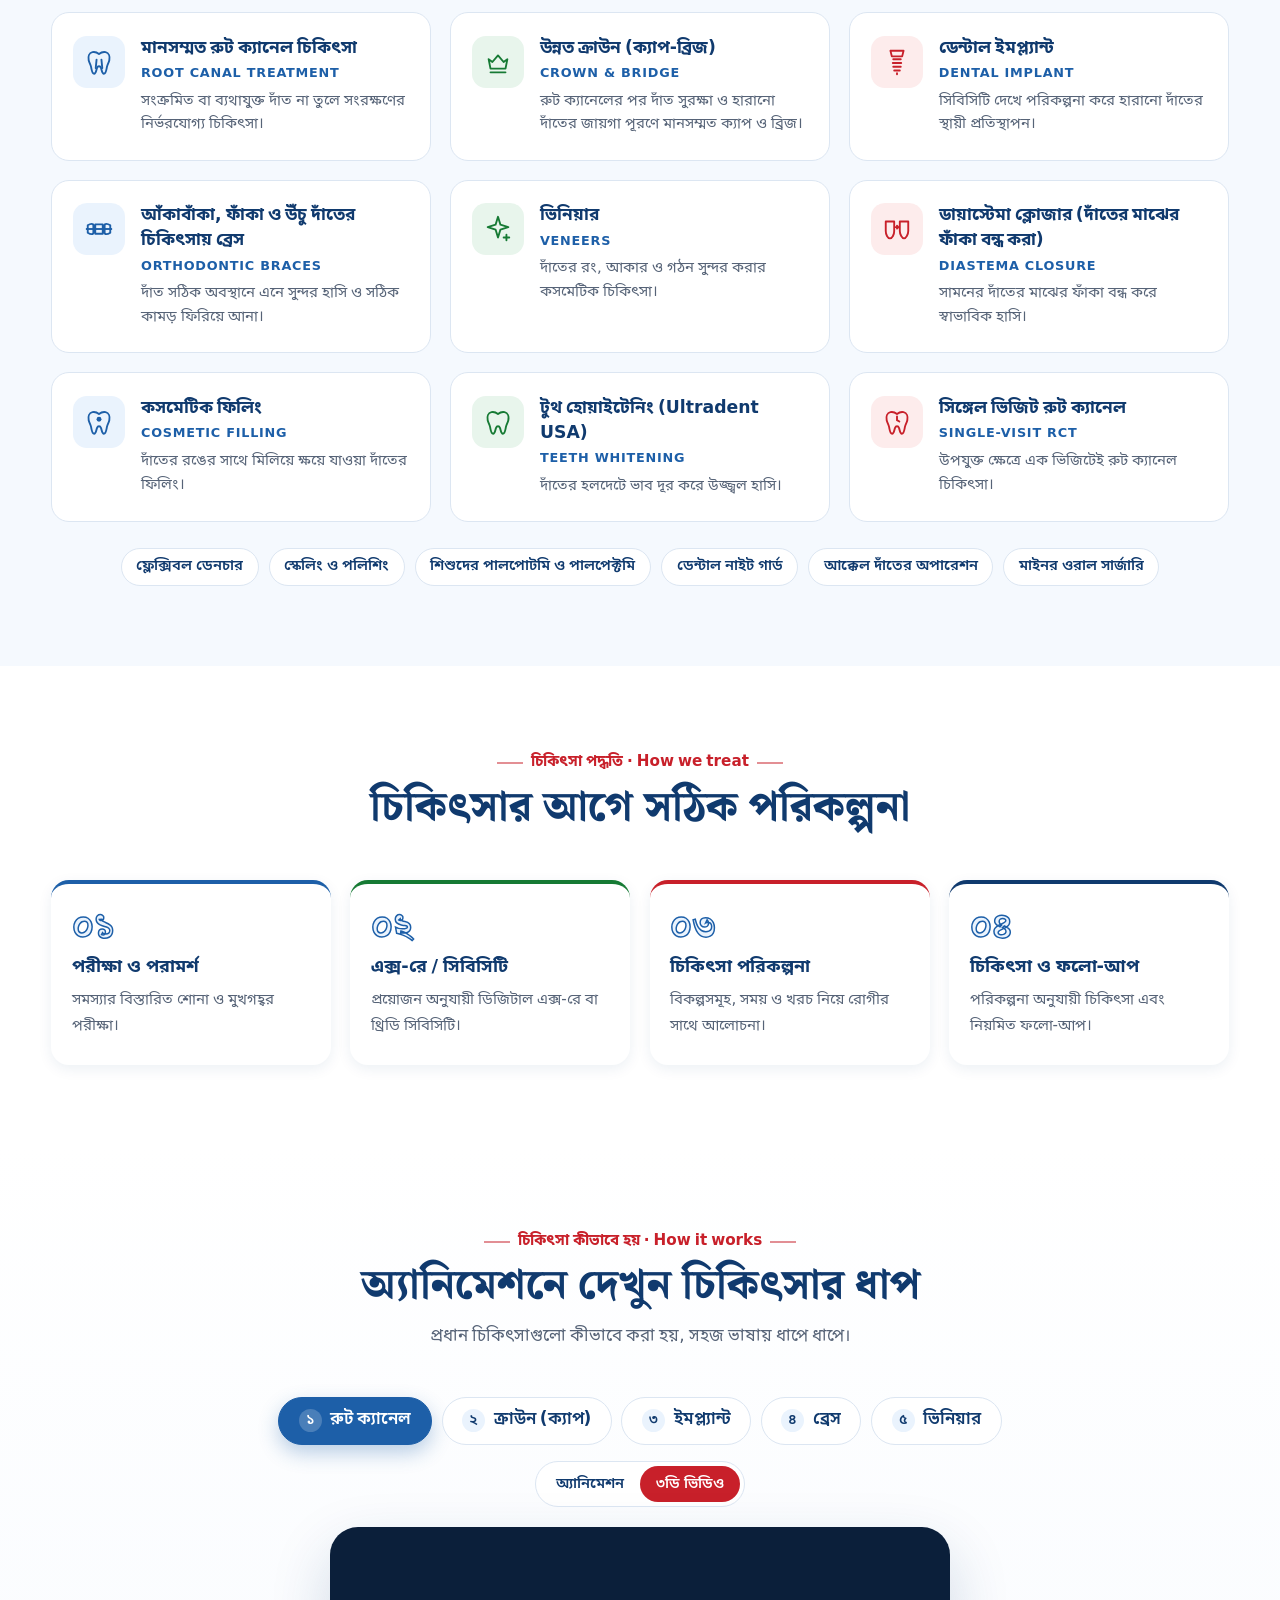
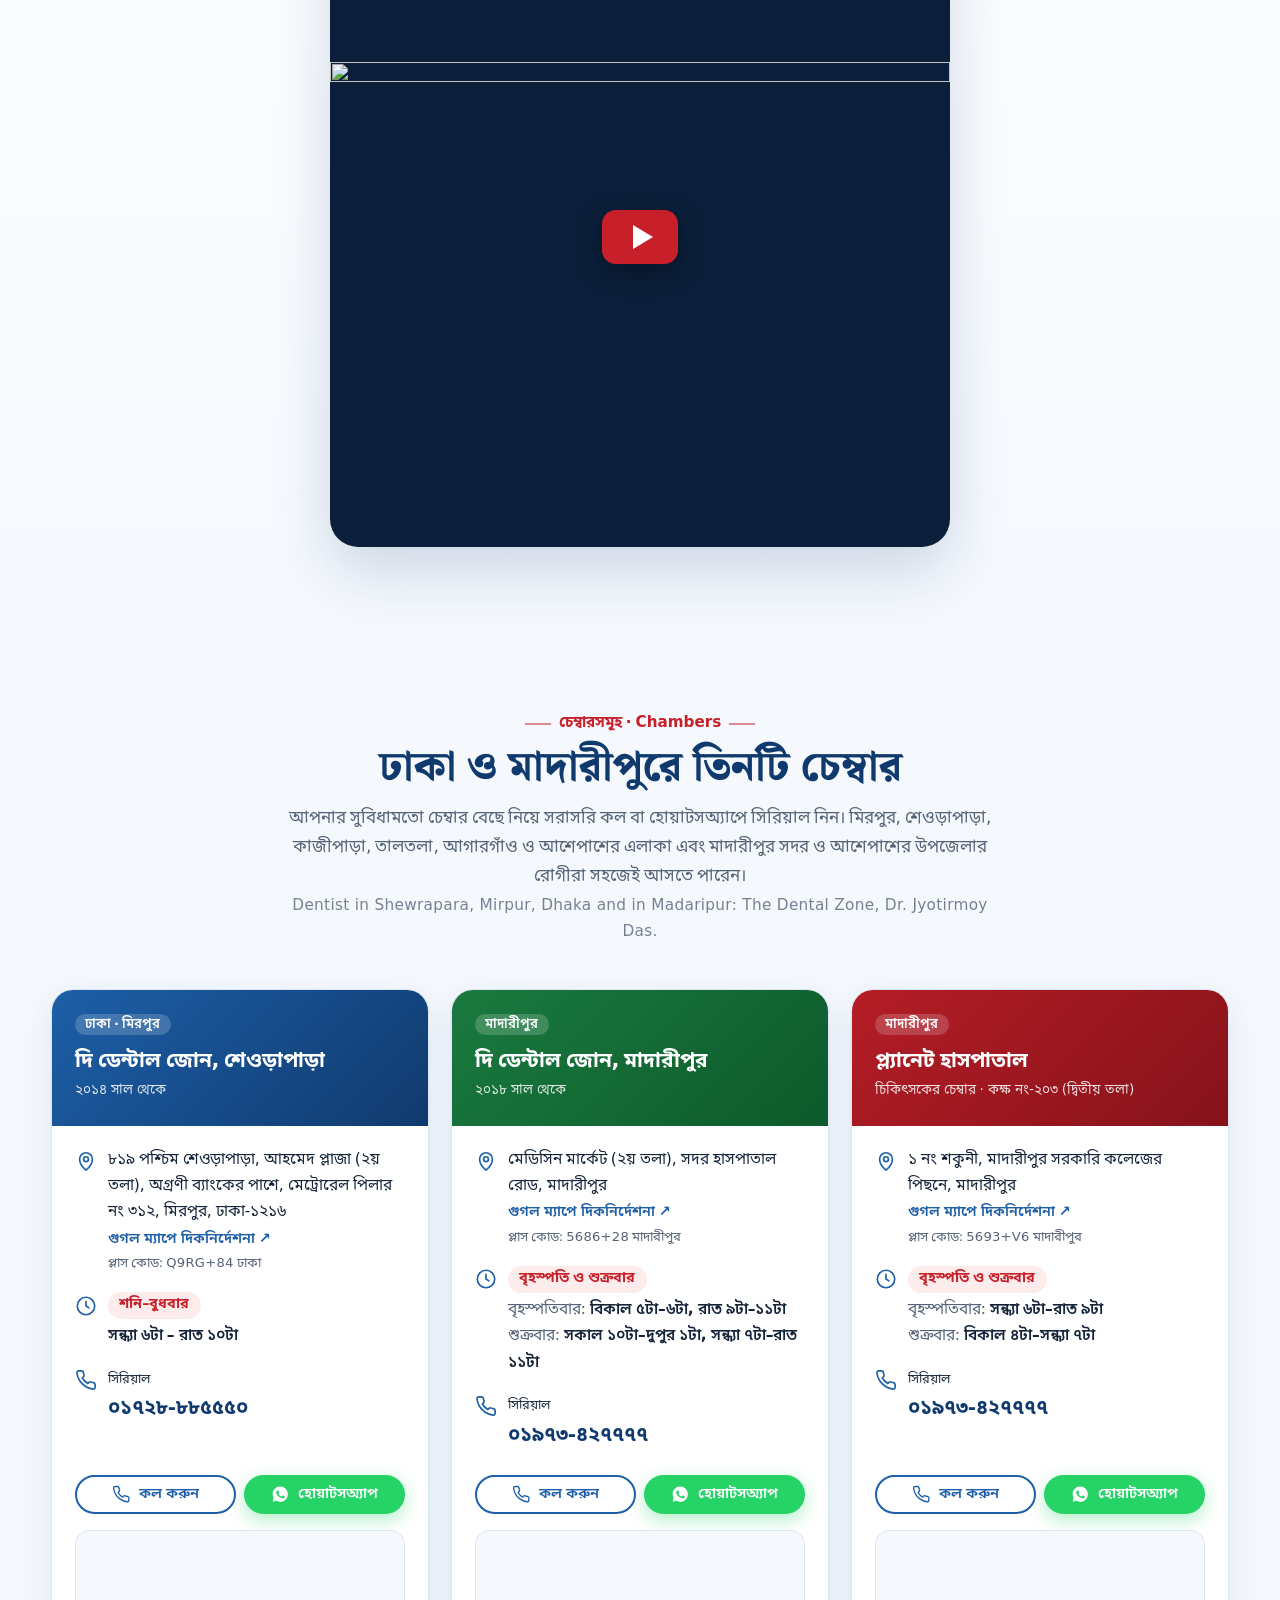
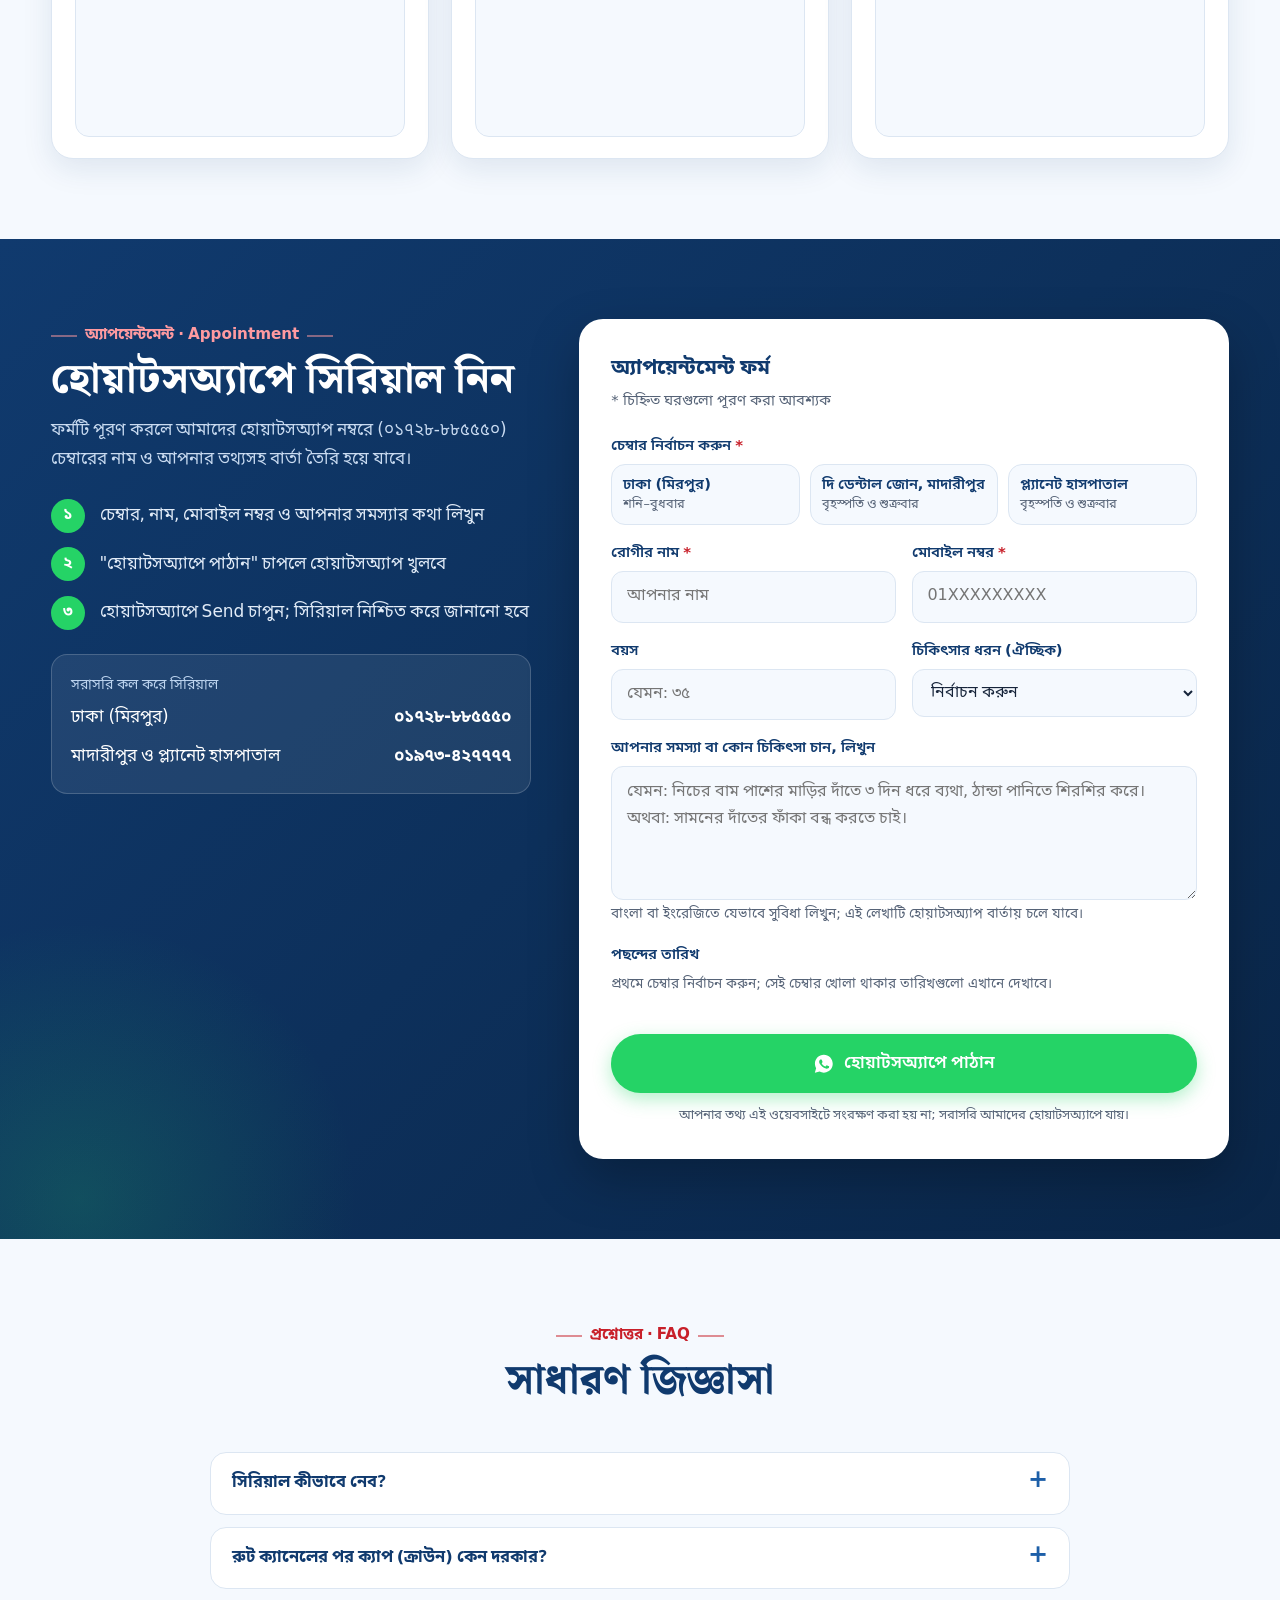
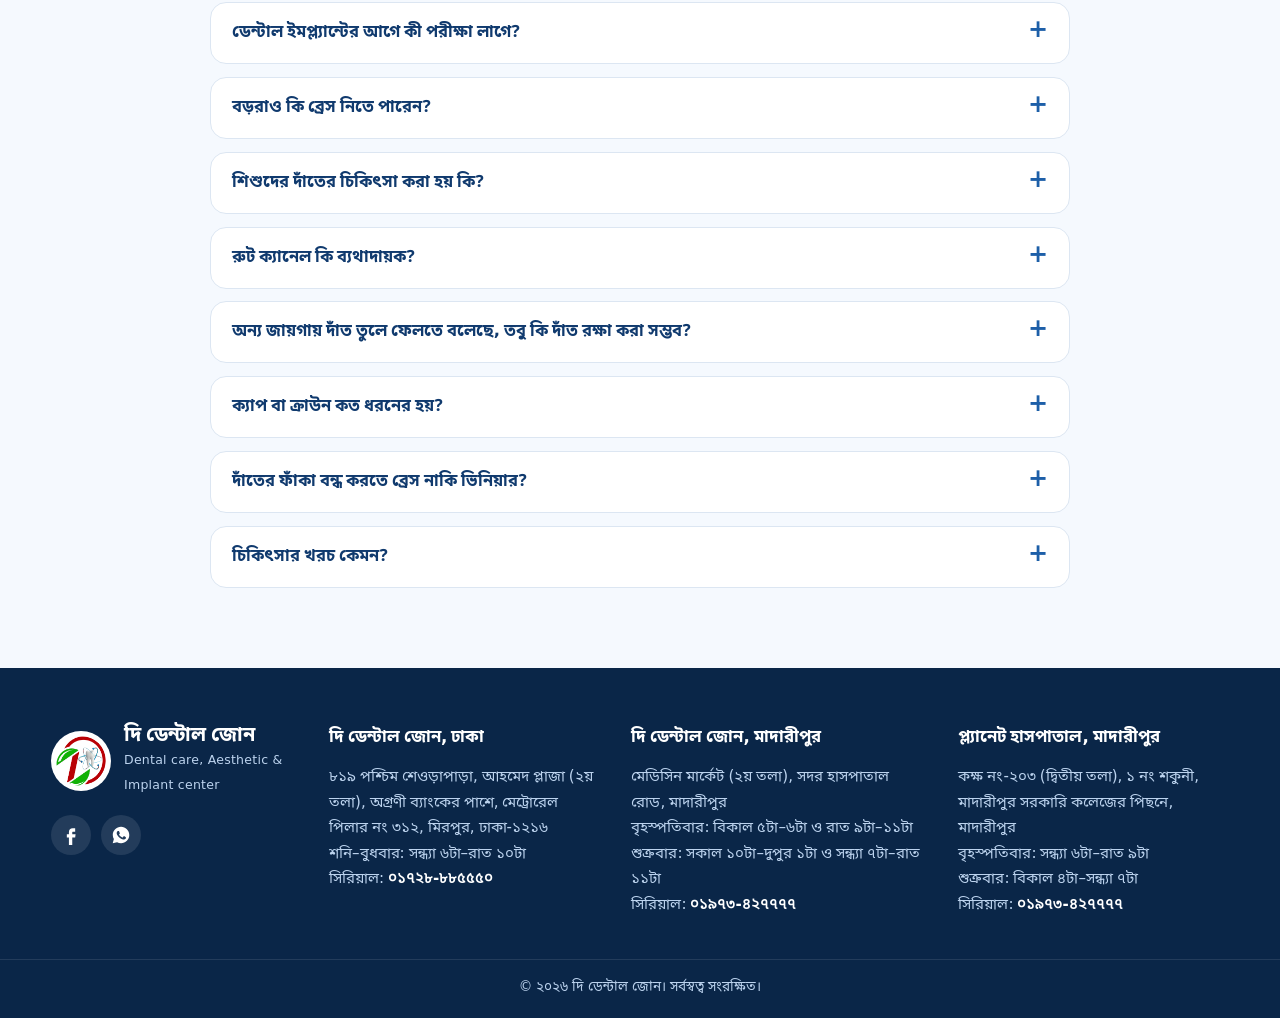
==== commit df277f4b: "Refine hero first impression and reorder sections to build trust Co-Authored-By: Claude Opus 5.5 <no" ====
--- a/index.html
+++ b/index.html
@@ -35,7 +35,7 @@
 <meta name="twitter:card" content="summary_large_image">
 <meta name="twitter:image" content="https://drjyotirmoy.com/assets/img/og-cover-painless.jpg">
 <link rel="preload" href="assets/fonts/NotoSansBengali-Regular.ttf" as="font" type="font/ttf" crossorigin>
-<link rel="stylesheet" href="styles.css?v=20261119b">
+<link rel="stylesheet" href="styles.css?v=20261120a">
 <script type="application/ld+json">
 {"@context":"https://schema.org","@graph":[{"@type":"WebSite","@id":"https://drjyotirmoy.com/#website","url":"https://drjyotirmoy.com/","name":"দি ডেন্টাল জোন · Dr. Jyotirmoy Das","inLanguage":"bn-BD","publisher":{"@id":"https://drjyotirmoy.com/#org"}},{"@type":"MedicalOrganization","@id":"https://drjyotirmoy.com/#org","name":"The Dental Zone","alternateName":"দি ডেন্টাল জোন","url":"https://drjyotirmoy.com/","logo":"https://drjyotirmoy.com/assets/img/logo-full.jpg","slogan":"Dental care, Aesthetic & Implant center","foundingDate":"2014","sameAs":["https://www.facebook.com/dentalzone.bd"],"subOrganization":[{"@id":"https://drjyotirmoy.com/#dhaka"},{"@id":"https://drjyotirmoy.com/#madaripur"}]},{"@type":["Physician","Person"],"@id":"https://drjyotirmoy.com/#doctor","name":"Dr. Jyotirmoy Das","alternateName":"ডা. জ্যোতির্ময় দাস","url":"https://drjyotirmoy.com/#doctor","image":"https://drjyotirmoy.com/assets/img/dr-jyotirmoy-das.webp","jobTitle":"Dental Surgeon (Prosthodontist)","medicalSpecialty":"Dentistry","description":"BDS (Dhaka Dental College); MS (Prosthodontics); FCPS Final Part (Prosthodontics); Medical Officer, Department of Prosthodontics, Bangladesh Medical University (PG Hospital), Dhaka. Trained in Orthodontics (Delhi), Advanced Endodontics (Pune) and Dental Implantology.","alumniOf":{"@type":"CollegeOrUniversity","name":"Dhaka Dental College"},"worksFor":[{"@id":"https://drjyotirmoy.com/#dhaka"},{"@id":"https://drjyotirmoy.com/#madaripur"},{"@id":"https://drjyotirmoy.com/#planet"}],"knowsLanguage":["bn","en"]},{"@type":"Dentist","@id":"https://drjyotirmoy.com/#dhaka","name":"The Dental Zone, Shewrapara, Mirpur, Dhaka","alternateName":"দি ডেন্টাল জোন, শেওড়াপাড়া, মিরপুর, ঢাকা","telephone":"+8801728885550","foundingDate":"2014","address":{"@type":"PostalAddress","streetAddress":"819 West Shewrapara, Ahmed Plaza (2nd floor), beside Agrani Bank, Metro Rail Pillar 312","addressLocality":"Mirpur, Dhaka","addressRegion":"Dhaka","postalCode":"1216","addressCountry":"BD"},"geo":{"@type":"GeoCoordinates","latitude":23.790812,"longitude":90.375312},"hasMap":"https://www.google.com/maps/search/?api=1&query=7MMGQ9RG%2B84","areaServed":["Mirpur","Shewrapara","Kazipara","Taltola","Agargaon","Dhaka"],"openingHoursSpecification":[{"@type":"OpeningHoursSpecification","dayOfWeek":["Saturday","Sunday","Monday","Tuesday","Wednesday"],"opens":"18:00","closes":"22:00"}],"medicalSpecialty":"Dentistry","url":"https://drjyotirmoy.com/","image":"https://drjyotirmoy.com/assets/img/og-cover-painless.jpg","logo":"https://drjyotirmoy.com/assets/img/logo-full.jpg","priceRange":"৳৳","currenciesAccepted":"BDT","employee":{"@id":"https://drjyotirmoy.com/#doctor"},"parentOrganization":{"@id":"https://drjyotirmoy.com/#org"},"sameAs":["https://www.facebook.com/dentalzone.bd"],"hasOfferCatalog":{"@type":"OfferCatalog","name":"Dental services","itemListElement":[{"@type":"Offer","itemOffered":{"@type":"MedicalProcedure","name":"Root canal treatment (রুট ক্যানেল চিকিৎসা)"}},{"@type":"Offer","itemOffered":{"@type":"MedicalProcedure","name":"Dental crown and bridge (ক্যাপ-ব্রিজ)"}},{"@type":"Offer","itemOffered":{"@type":"MedicalProcedure","name":"Dental implant (ডেন্টাল ইমপ্ল্যান্ট)"}},{"@type":"Offer","itemOffered":{"@type":"MedicalProcedure","name":"Orthodontic braces (ব্রেস)"}},{"@type":"Offer","itemOffered":{"@type":"MedicalProcedure","name":"Dental veneers (ভিনিয়ার)"}},{"@type":"Offer","itemOffered":{"@type":"MedicalProcedure","name":"Diastema closure (ডায়াস্টেমা ক্লোজার)"}},{"@type":"Offer","itemOffered":{"@type":"MedicalProcedure","name":"Cosmetic filling"}},{"@type":"Offer","itemOffered":{"@type":"MedicalProcedure","name":"Teeth whitening"}},{"@type":"Offer","itemOffered":{"@type":"MedicalProcedure","name":"Single-visit root canal"}},{"@type":"Offer","itemOffered":{"@type":"MedicalProcedure","name":"Flexible denture"}},{"@type":"Offer","itemOffered":{"@type":"MedicalProcedure","name":"Scaling and polishing"}},{"@type":"Offer","itemOffered":{"@type":"MedicalProcedure","name":"Pediatric dentistry"}},{"@type":"Offer","itemOffered":{"@type":"MedicalProcedure","name":"Wisdom tooth surgery"}},{"@type":"Offer","itemOffered":{"@type":"MedicalProcedure","name":"Minor oral surgery"}},{"@type":"Offer","itemOffered":{"@type":"MedicalProcedure","name":"Night guard"}}]},"availableLanguage":["bn","en"]},{"@type":"Dentist","@id":"https://drjyotirmoy.com/#madaripur","name":"The Dental Zone, Madaripur","alternateName":"দি ডেন্টাল জোন, মাদারীপুর","telephone":"+8801973427777","foundingDate":"2018","address":{"@type":"PostalAddress","streetAddress":"Medicine Market (2nd floor), Sadar Hospital Road","addressLocality":"Madaripur","addressRegion":"Dhaka Division","addressCountry":"BD"},"geo":{"@type":"GeoCoordinates","latitude":23.165062,"longitude":90.210813},"hasMap":"https://www.google.com/maps/search/?api=1&query=7MMG5686%2B28","areaServed":["Madaripur","Madaripur Sadar","Shibchar","Kalkini","Rajoir","Dasar"],"openingHoursSpecification":[{"@type":"OpeningHoursSpecification","dayOfWeek":"Thursday","opens":"17:00","closes":"18:00"},{"@type":"OpeningHoursSpecification","dayOfWeek":"Thursday","opens":"21:00","closes":"23:00"},{"@type":"OpeningHoursSpecification","dayOfWeek":"Friday","opens":"10:00","closes":"13:00"},{"@type":"OpeningHoursSpecification","dayOfWeek":"Friday","opens":"19:00","closes":"23:00"}],"medicalSpecialty":"Dentistry","url":"https://drjyotirmoy.com/","image":"https://drjyotirmoy.com/assets/img/og-cover-painless.jpg","logo":"https://drjyotirmoy.com/assets/img/logo-full.jpg","priceRange":"৳৳","currenciesAccepted":"BDT","employee":{"@id":"https://drjyotirmoy.com/#doctor"},"parentOrganization":{"@id":"https://drjyotirmoy.com/#org"},"sameAs":["https://www.facebook.com/dentalzone.bd"],"hasOfferCatalog":{"@type":"OfferCatalog","name":"Dental services","itemListElement":[{"@type":"Offer","itemOffered":{"@type":"MedicalProcedure","name":"Root canal treatment (রুট ক্যানেল চিকিৎসা)"}},{"@type":"Offer","itemOffered":{"@type":"MedicalProcedure","name":"Dental crown and bridge (ক্যাপ-ব্রিজ)"}},{"@type":"Offer","itemOffered":{"@type":"MedicalProcedure","name":"Dental implant (ডেন্টাল ইমপ্ল্যান্ট)"}},{"@type":"Offer","itemOffered":{"@type":"MedicalProcedure","name":"Orthodontic braces (ব্রেস)"}},{"@type":"Offer","itemOffered":{"@type":"MedicalProcedure","name":"Dental veneers (ভিনিয়ার)"}},{"@type":"Offer","itemOffered":{"@type":"MedicalProcedure","name":"Diastema closure (ডায়াস্টেমা ক্লোজার)"}},{"@type":"Offer","itemOffered":{"@type":"MedicalProcedure","name":"Cosmetic filling"}},{"@type":"Offer","itemOffered":{"@type":"MedicalProcedure","name":"Teeth whitening"}},{"@type":"Offer","itemOffered":{"@type":"MedicalProcedure","name":"Single-visit root canal"}},{"@type":"Offer","itemOffered":{"@type":"MedicalProcedure","name":"Flexible denture"}},{"@type":"Offer","itemOffered":{"@type":"MedicalProcedure","name":"Scaling and polishing"}},{"@type":"Offer","itemOffered":{"@type":"MedicalProcedure","name":"Pediatric dentistry"}},{"@type":"Offer","itemOffered":{"@type":"MedicalProcedure","name":"Wisdom tooth surgery"}},{"@type":"Offer","itemOffered":{"@type":"MedicalProcedure","name":"Minor oral surgery"}},{"@type":"Offer","itemOffered":{"@type":"MedicalProcedure","name":"Night guard"}}]},"availableLanguage":["bn","en"]},{"@type":"Dentist","@id":"https://drjyotirmoy.com/#planet","name":"Dr. Jyotirmoy Das, Dental Chamber, Planet Hospital, Madaripur","alternateName":"ডা. জ্যোতির্ময় দাস, প্ল্যানেট হাসপাতাল, মাদারীপুর","telephone":"+8801973427777","address":{"@type":"PostalAddress","streetAddress":"Room 203 (2nd floor), Planet Hospital, 1 No. Shakuni, behind Madaripur Govt. College","addressLocality":"Madaripur","addressRegion":"Dhaka Division","addressCountry":"BD"},"geo":{"@type":"GeoCoordinates","latitude":23.169687,"longitude":90.203063},"hasMap":"https://www.google.com/maps/search/?api=1&query=7MMG5693%2BV6","areaServed":["Madaripur","Madaripur Sadar"],"openingHoursSpecification":[{"@type":"OpeningHoursSpecification","dayOfWeek":"Thursday","opens":"18:00","closes":"21:00"},{"@type":"OpeningHoursSpecification","dayOfWeek":"Friday","opens":"16:00","closes":"19:00"}],"medicalSpecialty":"Dentistry","url":"https://drjyotirmoy.com/","image":"https://drjyotirmoy.com/assets/img/og-cover-painless.jpg","logo":"https://drjyotirmoy.com/assets/img/logo-full.jpg","priceRange":"৳৳","currenciesAccepted":"BDT","employee":{"@id":"https://drjyotirmoy.com/#doctor"},"sameAs":["https://www.facebook.com/dentalzone.bd"],"hasOfferCatalog":{"@type":"OfferCatalog","name":"Dental services","itemListElement":[{"@type":"Offer","itemOffered":{"@type":"MedicalProcedure","name":"Root canal treatment (রুট ক্যানেল চিকিৎসা)"}},{"@type":"Offer","itemOffered":{"@type":"MedicalProcedure","name":"Dental crown and bridge (ক্যাপ-ব্রিজ)"}},{"@type":"Offer","itemOffered":{"@type":"MedicalProcedure","name":"Dental implant (ডেন্টাল ইমপ্ল্যান্ট)"}},{"@type":"Offer","itemOffered":{"@type":"MedicalProcedure","name":"Orthodontic braces (ব্রেস)"}},{"@type":"Offer","itemOffered":{"@type":"MedicalProcedure","name":"Dental veneers (ভিনিয়ার)"}},{"@type":"Offer","itemOffered":{"@type":"MedicalProcedure","name":"Diastema closure (ডায়াস্টেমা ক্লোজার)"}},{"@type":"Offer","itemOffered":{"@type":"MedicalProcedure","name":"Cosmetic filling"}},{"@type":"Offer","itemOffered":{"@type":"MedicalProcedure","name":"Teeth whitening"}},{"@type":"Offer","itemOffered":{"@type":"MedicalProcedure","name":"Single-visit root canal"}},{"@type":"Offer","itemOffered":{"@type":"MedicalProcedure","name":"Flexible denture"}},{"@type":"Offer","itemOffered":{"@type":"MedicalProcedure","name":"Scaling and polishing"}},{"@type":"Offer","itemOffered":{"@type":"MedicalProcedure","name":"Pediatric dentistry"}},{"@type":"Offer","itemOffered":{"@type":"MedicalProcedure","name":"Wisdom tooth surgery"}},{"@type":"Offer","itemOffered":{"@type":"MedicalProcedure","name":"Minor oral surgery"}},{"@type":"Offer","itemOffered":{"@type":"MedicalProcedure","name":"Night guard"}}]},"availableLanguage":["bn","en"]},{"@type":"FAQPage","@id":"https://drjyotirmoy.com/#faq","mainEntity":[{"@type":"Question","name":"সিরিয়াল কীভাবে নেব?","acceptedAnswer":{"@type":"Answer","text":"উপরের ফর্ম পূরণ করে হোয়াটসঅ্যাপে পাঠাতে পারেন, অথবা সরাসরি কল করতে পারেন। ঢাকা চেম্বার: ০১৭২৮-৮৮৫৫৫০; মাদারীপুর ও প্ল্যানেট হাসপাতাল: ০১৯৭৩-৪২৭৭৭৭।"}},{"@type":"Question","name":"রুট ক্যানেলের পর ক্যাপ (ক্রাউন) কেন দরকার?","acceptedAnswer":{"@type":"Answer","text":"রুট ক্যানেলের পর দাঁত তুলনামূলক ভঙ্গুর হয়ে যায়, বিশেষ করে মাড়ির দাঁত। ক্যাপ দাঁতকে ভেঙে যাওয়া থেকে রক্ষা করে এবং চিবানোর ক্ষমতা ফিরিয়ে দেয়।"}},{"@type":"Question","name":"ডেন্টাল ইমপ্ল্যান্টের আগে কী পরীক্ষা লাগে?","acceptedAnswer":{"@type":"Answer","text":"সাধারণত সিবিসিটি (থ্রিডি এক্স-রে) করে হাড়ের পরিমাণ ও গুণমান দেখা হয়। এর ভিত্তিতে ইমপ্ল্যান্টের মাপ ও অবস্থান পরিকল্পনা করা হয়। সাধারণ স্বাস্থ্য, যেমন ডায়াবেটিস নিয়ন্ত্রণে আছে কি না, সেটাও বিবেচনা করা হয়।"}},{"@type":"Question","name":"বড়রাও কি ব্রেস নিতে পারেন?","acceptedAnswer":{"@type":"Answer","text":"হ্যাঁ। দাঁত ও মাড়ি সুস্থ থাকলে প্রাপ্তবয়স্করাও ব্রেস নিতে পারেন। চিকিৎসার সময়কাল দাঁতের অবস্থার ওপর নির্ভর করে।"}},{"@type":"Question","name":"শিশুদের দাঁতের চিকিৎসা করা হয় কি?","acceptedAnswer":{"@type":"Answer","text":"হ্যাঁ। শিশুদের দুধদাঁতের পালপোটমি, পালপেক্টমি, ফিলিংসহ প্রয়োজনীয় চিকিৎসা করা হয়।"}},{"@type":"Question","name":"রুট ক্যানেল কি ব্যথাদায়ক?","acceptedAnswer":{"@type":"Answer","text":"না। চিকিৎসার আগে লোকাল অ্যানেস্থেসিয়া দিয়ে জায়গাটি সম্পূর্ণ অবশ করা হয়, তাই চিকিৎসার সময় সাধারণত ব্যথা অনুভূত হয় না। চিকিৎসার পর কিছুদিন হালকা অস্বস্তি থাকতে পারে, যা নির্দেশিত ওষুধে কমে যায়।"}},{"@type":"Question","name":"অন্য জায়গায় দাঁত তুলে ফেলতে বলেছে, তবু কি দাঁত রক্ষা করা সম্ভব?","acceptedAnswer":{"@type":"Answer","text":"অনেক ক্ষেত্রেই সম্ভব। আগের রুট ক্যানেল ব্যর্থ হলে রি-ট্রিটমেন্ট, ভাঙা ফাইল অপসারণ বা এমটিএ দিয়ে গোড়া সিল করার মতো চিকিৎসায় দাঁত রক্ষা করা যায়। এক্স-রে দেখে চিকিৎসক জানাবেন দাঁতটি রক্ষা করা যাবে কি না।"}},{"@type":"Question","name":"ক্যাপ বা ক্রাউন কত ধরনের হয়?","acceptedAnswer":{"@type":"Answer","text":"প্রয়োজন ও বাজেট অনুযায়ী মেটাল, মেটাল-সিরামিক এবং মেটাল-ফ্রি (জিরকোনিয়া ইত্যাদি) ক্রাউন দেওয়া হয়। সামনের দাঁতে সাধারণত দেখতে স্বাভাবিক মেটাল-ফ্রি ক্রাউন ভালো ফল দেয়।"}},{"@type":"Question","name":"দাঁতের ফাঁকা বন্ধ করতে ব্রেস নাকি ভিনিয়ার?","acceptedAnswer":{"@type":"Answer","text":"ফাঁকার পরিমাণ ও দাঁতের অবস্থানের ওপর নির্ভর করে। দাঁত উঁচু বা আঁকাবাঁকা থাকলে ব্রেস উপযুক্ত; ছোট ফাঁকা দ্রুত বন্ধ করতে কম্পোজিট বা ভিনিয়ার ভালো বিকল্প। পরীক্ষা করে উপযুক্ত পদ্ধতি পরামর্শ দেওয়া হয়।"}},{"@type":"Question","name":"চিকিৎসার খরচ কেমন?","acceptedAnswer":{"@type":"Answer","text":"খরচ নির্ভর করে চিকিৎসার ধরন, দাঁতের সংখ্যা ও ব্যবহৃত উপকরণের ওপর। পরীক্ষার পর চিকিৎসা পরিকল্পনার সাথে আনুমানিক খরচ আগেই জানিয়ে দেওয়া হয়।"}}]}]}
 </script>
@@ -91,10 +91,10 @@
   <button class="menu-btn" aria-label="মেনু" aria-expanded="false"><span></span><span></span><span></span></button>
   <nav class="nav" aria-label="প্রধান মেনু">
    <a href="#doctor">চিকিৎসক</a>
+   <a href="#cases">আমাদের চিকিৎসা</a>
    <a href="#services">সেবাসমূহ</a>
+   <a href="#how">চিকিৎসা পদ্ধতি</a>
    <a href="#chambers">চেম্বারসমূহ</a>
-   <a href="#cases">আমাদের চিকিৎসা</a>
-   <a href="#how">চিকিৎসা পদ্ধতি</a>
    <a href="#faq">প্রশ্নোত্তর</a>
    <a class="btn btn-wa btn-sm" href="#appointment"><svg><use href="#i-wa"/></svg>সিরিয়াল নিন</a>
   </nav>
@@ -109,7 +109,13 @@
    <span class="kicker">দাঁতের আধুনিক চিকিৎসায়</span>
    <h1><span class="g">দাঁতের যত্নে</span><br><span class="r">আস্থার ঠিকানা</span></h1>
    <div class="pain-badge"><svg><use href="#i-shield"/></svg><span><b>ব্যথামুক্ত চিকিৎসা</b></span></div>
-   <p class="lead"><strong>ডা. জ্যোতির্ময় দাস</strong>, বি.ডি.এস., এম.এস. (প্রস্থোডন্টিক্স)। দাঁতের চিকিৎসায় ১৬ বছরেরও বেশি অভিজ্ঞতা। পরীক্ষা, এক্স-রে ও সঠিক পরিকল্পনার পর রুট ক্যানেল, ক্রাউন-ব্রিজ, ডেন্টাল ইমপ্ল্যান্ট, ব্রেস ও ভিনিয়ারসহ দাঁতের আধুনিক সকল চিকিৎসা। ঢাকা ও মাদারীপুরে তিনটি চেম্বার।</p>
+   <div class="hero-doc">
+    <b>ডা. জ্যোতির্ময় দাস</b>
+    <span class="hd-deg">বি.ডি.এস. (ঢাকা ডেন্টাল কলেজ) · এম.এস. (প্রস্থোডন্টিক্স) · এফ.সি.পি.এস. (শেষ পর্ব)</span>
+    <span class="hd-post">মেডিকেল অফিসার, প্রস্থোডন্টিক্স বিভাগ, বিএমইউ (পিজি হাসপাতাল), ঢাকা</span>
+   </div>
+   <p class="lead">১৬ বছরেরও বেশি অভিজ্ঞতা ও হাজারো রোগীর আস্থা। প্রতিটি চিকিৎসা শুরু হয় পরীক্ষা, এক্স-রে ও সঠিক পরিকল্পনা দিয়ে, যাতে চিকিৎসা হয় নিরাপদ, কার্যকর ও আরামদায়ক।</p>
+   <ul class="hero-svc"><li>রুট ক্যানেল</li><li>ক্রাউন-ব্রিজ</li><li>ডেন্টাল ইমপ্ল্যান্ট</li><li>ব্রেস</li><li>ভিনিয়ার</li></ul>
    <div class="hero-cta">
     <a class="btn btn-wa" href="#appointment"><svg><use href="#i-wa"/></svg>হোয়াটসঅ্যাপে সিরিয়াল নিন</a>
     <a class="btn btn-ghost" href="#chambers"><svg><use href="#i-pin"/></svg>চেম্বার ও সময়সূচি</a>
@@ -189,6 +195,56 @@
  </div>
 </section>
 
+<!-- RESULTS (content comes from data/gallery.json; edit it from the admin panel) -->
+<section class="results" id="cases">
+ <div class="container">
+  <div class="sec-head reveal">
+   <span class="eyebrow">প্রকৃত রোগীর কেস · Our Cases</span>
+   <h2>আমাদের কিছু চিকিৎসা</h2>
+   <p>সবগুলো আমাদের চেম্বারে চিকিৎসা নেওয়া রোগীদের প্রকৃত ছবি ও এক্স-রে। নিচের ছবিতে মাঝের দাগটি টেনে চিকিৎসার আগে ও পরের পার্থক্য দেখুন।</p>
+  </div>
+  <div class="feat" id="featured-rct">
+  <div class="feat-head reveal">
+   <span class="eyebrow">বিশেষ কেস · Saving a Tooth Advised for Extraction</span>
+   <h2>যে দাঁত তুলে ফেলার পরামর্শ ছিল, সেটিও রক্ষা করা হয়েছে</h2>
+   <p><b>কেস নং ০১:</b> উপরের সামনের দাঁত (২১)। আগের রুট ক্যানেল ব্যর্থ, গোড়ায় পুঁজ ও ফোলা। একাধিক চিকিৎসক দাঁতটি তুলে ফেলার পরামর্শ দিয়েছিলেন, কিন্তু রোগী নিজের দাঁত রাখতে চেয়েছিলেন। তিনটি ভিজিটে, কোনো অপারেশন ছাড়াই, রুট ক্যানেল রি-ট্রিটমেন্ট ও এমটিএ অ্যাপিক্যাল ব্যারিয়ারের মাধ্যমে দাঁতটি রক্ষা করা হয়েছে।</p>
+   <div class="feat-tags"><span>ব্যর্থ পুরোনো রুট ক্যানেল</span><span>গোড়ায় সংক্রমণ (অ্যাবসেস)</span><span>রুট রিসোর্পশন</span><span>গোড়ার কাছে ছিদ্র (পারফোরেশন)</span></div>
+  </div>
+  <div class="feat-grid">
+   <div class="feat-video reveal"><video src="assets/media/gallery/rct-retreatment-steps.mp4" poster="assets/media/gallery/rct-retreatment-steps-poster.jpg" controls playsinline preload="none"></video></div>
+   <div class="feat-steps reveal">
+    <figure><img src="assets/media/featured/rct-step1.jpg" alt="চিকিৎসার আগে" loading="lazy"><figcaption><b>১</b>১৩ সেপ্টেম্বর: চিকিৎসার আগে, ব্যর্থ ফিলিং ও গোড়ায় সংক্রমণ</figcaption></figure>
+    <figure><img src="assets/media/featured/rct-step2.jpg" alt="পুরোনো ফিলিং অপসারণ" loading="lazy"><figcaption><b>২</b>১৪ সেপ্টেম্বর: পুরোনো ফিলিং অপসারণ ও জীবাণুমুক্তকরণ</figcaption></figure>
+    <figure><img src="assets/media/featured/rct-step3.jpg" alt="এমটিএ প্লাগ" loading="lazy"><figcaption><b>৩</b>২৭ অক্টোবর: এমটিএ প্লাগে গোড়া ও ছিদ্র সিল</figcaption></figure>
+    <figure><img src="assets/media/featured/rct-step4.jpg" alt="চূড়ান্ত ফিলিং" loading="lazy"><figcaption><b>৪</b>২৭ অক্টোবর: বায়োসেরামিক সিলারসহ চূড়ান্ত ফিলিং</figcaption></figure>
+   </div>
+  </div>
+  <p class="feat-note reveal">নিরাময় নিশ্চিত করতে ৩ মাস, ৬ মাস ও ১ বছর পর এক্স-রে করে ফলো-আপ করা হচ্ছে। দাঁতের গোড়া সুস্থ হলে স্থায়ী ক্রাউন দেওয়া হবে।</p>
+  </div>
+  <h3 class="g-head reveal">চিকিৎসার আগে ও পরে</h3>
+  <div class="g-filters ba-filters" id="baFilters"></div>
+  <div class="ba-wrap reveal" id="baWrap">
+   <div class="ba" id="ba">
+    <img class="ba-after" alt="চিকিৎসার পরে">
+    <img class="ba-before" alt="চিকিৎসার আগে">
+    <span class="ba-lab l">আগে</span><span class="ba-lab r">পরে</span>
+    <div class="ba-handle"><span>⟷</span></div>
+   </div>
+   <div class="ba-side">
+    <div class="ba-count" id="baCount"></div>
+    <h3 id="baTitle"></h3>
+    <p id="baCap"></p>
+    <div class="ba-nav"><button type="button" id="baPrev" aria-label="আগের কেস">‹</button><button type="button" id="baNext" aria-label="পরের কেস">›</button></div>
+    <div class="ba-thumbs" id="baThumbs"></div>
+   </div>
+  </div>
+  <h3 class="g-head reveal">সব কেস, ভিডিও ও এক্স-রে</h3>
+  <div class="g-filters" id="gFilters"></div>
+  <div class="g-grid" id="gGrid"></div>
+  <p class="note">রোগীর অনুমতিক্রমে প্রকাশিত। ফলাফল ব্যক্তিভেদে ভিন্ন হতে পারে।</p>
+ </div>
+</section>
+
 <!-- SERVICES -->
 <section class="alt" id="services">
  <div class="container">
@@ -214,6 +270,22 @@
  </div>
 </section>
 
+<!-- PROCESS -->
+<section id="process">
+ <div class="container">
+  <div class="sec-head reveal">
+   <span class="eyebrow">চিকিৎসা পদ্ধতি · How we treat</span>
+   <h2>চিকিৎসার আগে সঠিক পরিকল্পনা</h2>
+  </div>
+  <div class="steps">
+   <div class="step reveal"><div class="n">০১</div><h3>পরীক্ষা ও পরামর্শ</h3><p>সমস্যার বিস্তারিত শোনা ও মুখগহ্বর পরীক্ষা।</p></div>
+   <div class="step reveal"><div class="n">০২</div><h3>এক্স-রে / সিবিসিটি</h3><p>প্রয়োজন অনুযায়ী ডিজিটাল এক্স-রে বা থ্রিডি সিবিসিটি।</p></div>
+   <div class="step reveal"><div class="n">০৩</div><h3>চিকিৎসা পরিকল্পনা</h3><p>বিকল্পসমূহ, সময় ও খরচ নিয়ে রোগীর সাথে আলোচনা।</p></div>
+   <div class="step reveal"><div class="n">০৪</div><h3>চিকিৎসা ও ফলো-আপ</h3><p>পরিকল্পনা অনুযায়ী চিকিৎসা এবং নিয়মিত ফলো-আপ।</p></div>
+  </div>
+ </div>
+</section>
+
 <!-- EXPLAINERS (animated, drawn by explainer.js) -->
 <section class="explain" id="how">
  <div class="container">
@@ -227,72 +299,6 @@
   <div class="ex-stage reveal"><canvas id="exCanvas" width="1080" height="1080" aria-label="চিকিৎসার অ্যানিমেশন"></canvas>
    <div class="ex-video" id="exVideo" hidden></div>
    <button class="ex-play" id="exPlay" aria-label="থামান/চালান">❚❚</button></div>
- </div>
-</section>
-
-<!-- RESULTS (content comes from data/gallery.json; edit it from the admin panel) -->
-<section class="results" id="cases">
- <div class="container">
-  <div class="sec-head reveal">
-   <span class="eyebrow">প্রকৃত রোগীর কেস · Our Cases</span>
-   <h2>আমাদের কিছু চিকিৎসা</h2>
-   <p>সবগুলো আমাদের চেম্বারে চিকিৎসা নেওয়া রোগীদের প্রকৃত ছবি ও এক্স-রে। নিচের ছবিতে মাঝের দাগটি টেনে চিকিৎসার আগে ও পরের পার্থক্য দেখুন।</p>
-  </div>
-  <div class="feat" id="featured-rct">
-  <div class="feat-head reveal">
-   <span class="eyebrow">বিশেষ কেস · Saving a Tooth Advised for Extraction</span>
-   <h2>যে দাঁত তুলে ফেলার পরামর্শ ছিল, সেটিও রক্ষা করা হয়েছে</h2>
-   <p><b>কেস নং ০১:</b> উপরের সামনের দাঁত (২১)। আগের রুট ক্যানেল ব্যর্থ, গোড়ায় পুঁজ ও ফোলা। একাধিক চিকিৎসক দাঁতটি তুলে ফেলার পরামর্শ দিয়েছিলেন, কিন্তু রোগী নিজের দাঁত রাখতে চেয়েছিলেন। তিনটি ভিজিটে, কোনো অপারেশন ছাড়াই, রুট ক্যানেল রি-ট্রিটমেন্ট ও এমটিএ অ্যাপিক্যাল ব্যারিয়ারের মাধ্যমে দাঁতটি রক্ষা করা হয়েছে।</p>
-   <div class="feat-tags"><span>ব্যর্থ পুরোনো রুট ক্যানেল</span><span>গোড়ায় সংক্রমণ (অ্যাবসেস)</span><span>রুট রিসোর্পশন</span><span>গোড়ার কাছে ছিদ্র (পারফোরেশন)</span></div>
-  </div>
-  <div class="feat-grid">
-   <div class="feat-video reveal"><video src="assets/media/gallery/rct-retreatment-steps.mp4" poster="assets/media/gallery/rct-retreatment-steps-poster.jpg" controls playsinline preload="none"></video></div>
-   <div class="feat-steps reveal">
-    <figure><img src="assets/media/featured/rct-step1.jpg" alt="চিকিৎসার আগে" loading="lazy"><figcaption><b>১</b>১৩ সেপ্টেম্বর: চিকিৎসার আগে, ব্যর্থ ফিলিং ও গোড়ায় সংক্রমণ</figcaption></figure>
-    <figure><img src="assets/media/featured/rct-step2.jpg" alt="পুরোনো ফিলিং অপসারণ" loading="lazy"><figcaption><b>২</b>১৪ সেপ্টেম্বর: পুরোনো ফিলিং অপসারণ ও জীবাণুমুক্তকরণ</figcaption></figure>
-    <figure><img src="assets/media/featured/rct-step3.jpg" alt="এমটিএ প্লাগ" loading="lazy"><figcaption><b>৩</b>২৭ অক্টোবর: এমটিএ প্লাগে গোড়া ও ছিদ্র সিল</figcaption></figure>
-    <figure><img src="assets/media/featured/rct-step4.jpg" alt="চূড়ান্ত ফিলিং" loading="lazy"><figcaption><b>৪</b>২৭ অক্টোবর: বায়োসেরামিক সিলারসহ চূড়ান্ত ফিলিং</figcaption></figure>
-   </div>
-  </div>
-  <p class="feat-note reveal">নিরাময় নিশ্চিত করতে ৩ মাস, ৬ মাস ও ১ বছর পর এক্স-রে করে ফলো-আপ করা হচ্ছে। দাঁতের গোড়া সুস্থ হলে স্থায়ী ক্রাউন দেওয়া হবে।</p>
-  </div>
-  <h3 class="g-head reveal">চিকিৎসার আগে ও পরে</h3>
-  <div class="g-filters ba-filters" id="baFilters"></div>
-  <div class="ba-wrap reveal" id="baWrap">
-   <div class="ba" id="ba">
-    <img class="ba-after" alt="চিকিৎসার পরে">
-    <img class="ba-before" alt="চিকিৎসার আগে">
-    <span class="ba-lab l">আগে</span><span class="ba-lab r">পরে</span>
-    <div class="ba-handle"><span>⟷</span></div>
-   </div>
-   <div class="ba-side">
-    <div class="ba-count" id="baCount"></div>
-    <h3 id="baTitle"></h3>
-    <p id="baCap"></p>
-    <div class="ba-nav"><button type="button" id="baPrev" aria-label="আগের কেস">‹</button><button type="button" id="baNext" aria-label="পরের কেস">›</button></div>
-    <div class="ba-thumbs" id="baThumbs"></div>
-   </div>
-  </div>
-  <h3 class="g-head reveal">সব কেস, ভিডিও ও এক্স-রে</h3>
-  <div class="g-filters" id="gFilters"></div>
-  <div class="g-grid" id="gGrid"></div>
-  <p class="note">রোগীর অনুমতিক্রমে প্রকাশিত। ফলাফল ব্যক্তিভেদে ভিন্ন হতে পারে।</p>
- </div>
-</section>
-
-<!-- PROCESS -->
-<section id="process">
- <div class="container">
-  <div class="sec-head reveal">
-   <span class="eyebrow">চিকিৎসা পদ্ধতি · How we treat</span>
-   <h2>চিকিৎসার আগে সঠিক পরিকল্পনা</h2>
-  </div>
-  <div class="steps">
-   <div class="step reveal"><div class="n">০১</div><h3>পরীক্ষা ও পরামর্শ</h3><p>সমস্যার বিস্তারিত শোনা ও মুখগহ্বর পরীক্ষা।</p></div>
-   <div class="step reveal"><div class="n">০২</div><h3>এক্স-রে / সিবিসিটি</h3><p>প্রয়োজন অনুযায়ী ডিজিটাল এক্স-রে বা থ্রিডি সিবিসিটি।</p></div>
-   <div class="step reveal"><div class="n">০৩</div><h3>চিকিৎসা পরিকল্পনা</h3><p>বিকল্পসমূহ, সময় ও খরচ নিয়ে রোগীর সাথে আলোচনা।</p></div>
-   <div class="step reveal"><div class="n">০৪</div><h3>চিকিৎসা ও ফলো-আপ</h3><p>পরিকল্পনা অনুযায়ী চিকিৎসা এবং নিয়মিত ফলো-আপ।</p></div>
-  </div>
  </div>
 </section>
 
@@ -458,8 +464,8 @@
 
 <div class="lb" id="lb"><button class="lb-x" aria-label="বন্ধ করুন">×</button><div class="lb-in"></div></div>
 
-<script src="data/gallery-fallback.js?v=20261119b"></script>
-<script src="explainer.js?v=20261119b"></script>
-<script src="script.js?v=20261119b"></script>
+<script src="data/gallery-fallback.js?v=20261120a"></script>
+<script src="explainer.js?v=20261120a"></script>
+<script src="script.js?v=20261120a"></script>
 </body>
 </html>
--- a/styles.css
+++ b/styles.css
@@ -520,3 +520,15 @@
   .brand small{display:none}
   .brand b{font-size:1.08rem}
 }
+
+/* hero: doctor credentials block + key services (first impression) */
+.hero-doc{margin:1.2rem 0 .7rem;padding-left:1rem;border-left:4px solid var(--green)}
+.hero-doc b{display:block;font-size:1.45rem;color:var(--blue-d);line-height:1.3}
+.hero-doc span{display:block;line-height:1.55}
+.hero-doc .hd-deg{font-size:.98rem;font-weight:600;color:var(--ink);margin-top:.15rem}
+.hero-doc .hd-post{font-size:.9rem;color:var(--muted)}
+.hero-svc{list-style:none;display:flex;flex-wrap:wrap;gap:.45rem;margin:.3rem 0 1.5rem;padding:0}
+.hero-svc li{background:#fff;border:1px solid var(--line);color:var(--blue-d);font-weight:600;font-size:.86rem;padding:.28em .85em;border-radius:999px;box-shadow:0 1px 3px rgba(16,58,110,.06)}
+@media (max-width:860px){.hero-doc{border-left:0;padding:0;text-align:center}.hero-svc{justify-content:center}}
+@media (max-width:640px){.hero-doc b{font-size:1.3rem}.hero-doc .hd-deg{font-size:.9rem}.hero-doc .hd-post{font-size:.84rem}.hero .lead{font-size:.95rem}.hero-chips{display:none}.hero-svc li{font-size:.8rem}}
+@media (max-width:480px){.lang a span{display:none}.lang a{padding:.4em .5em}}
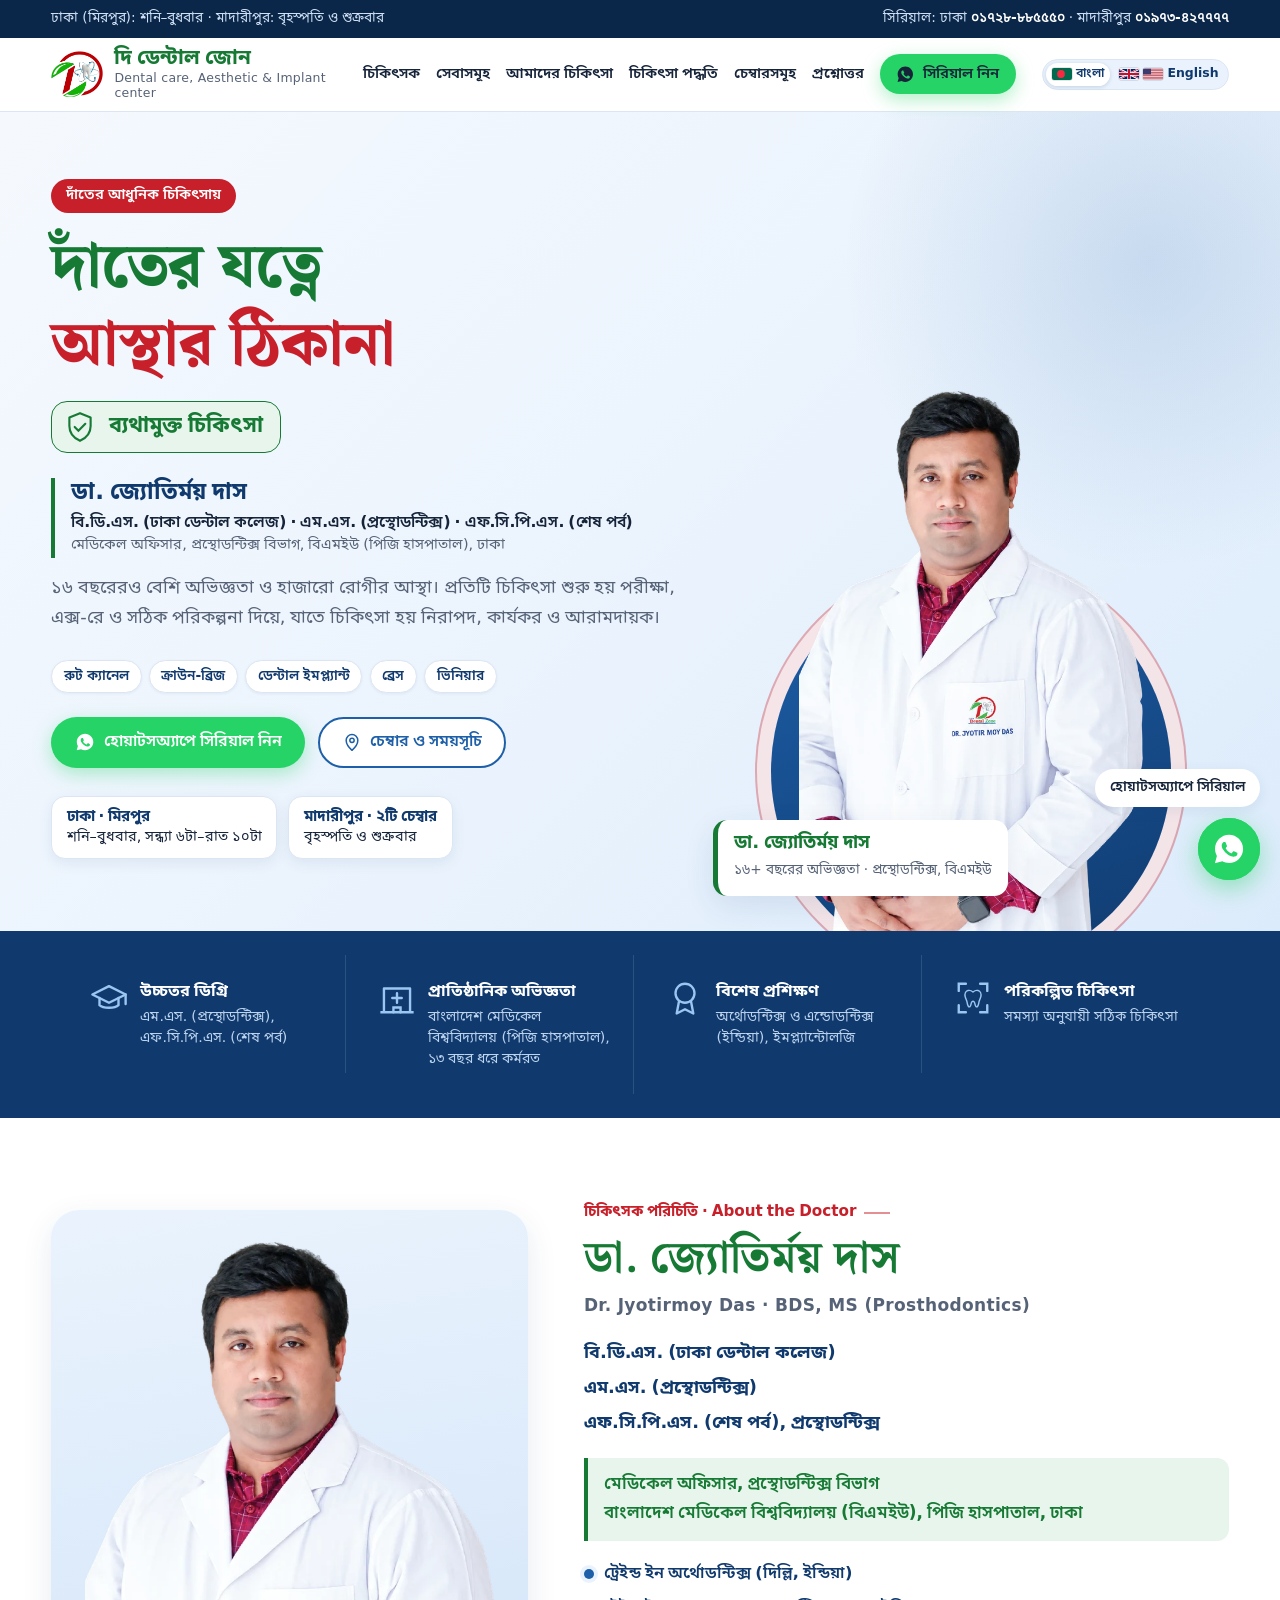
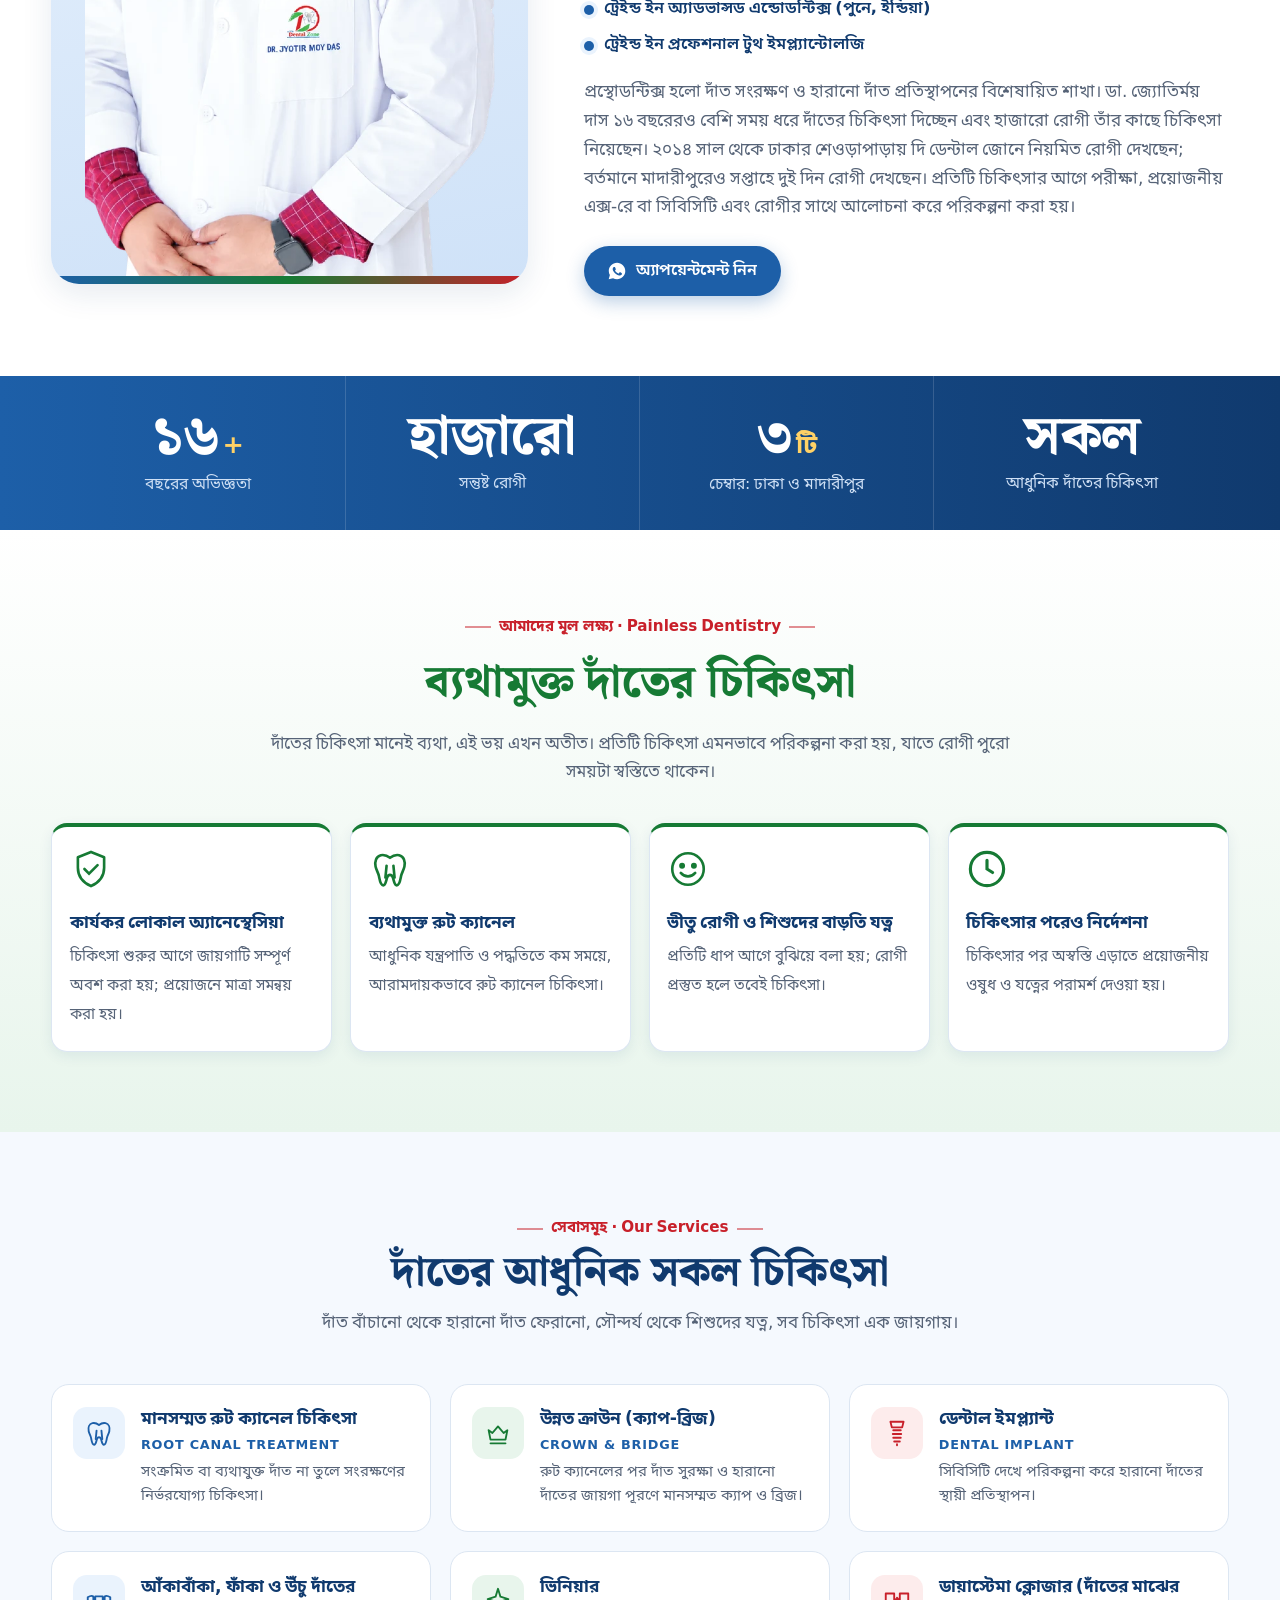
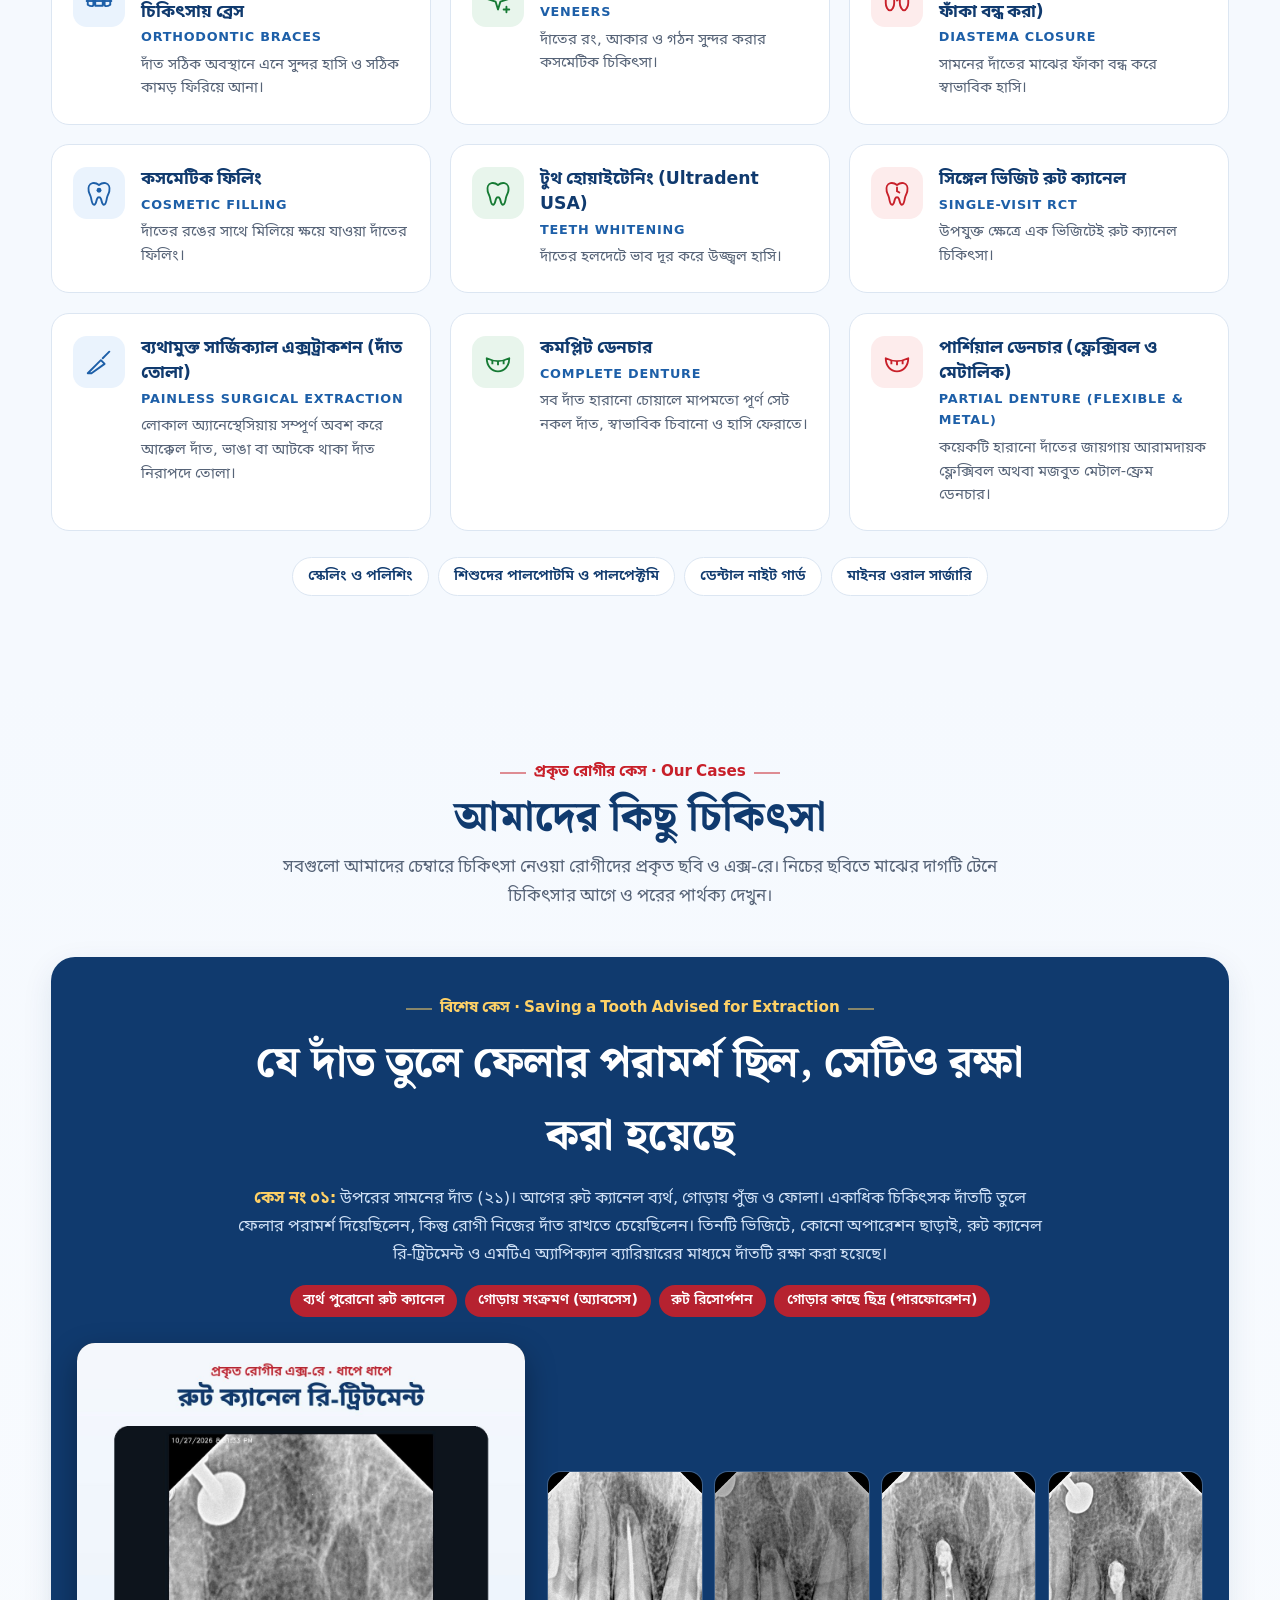
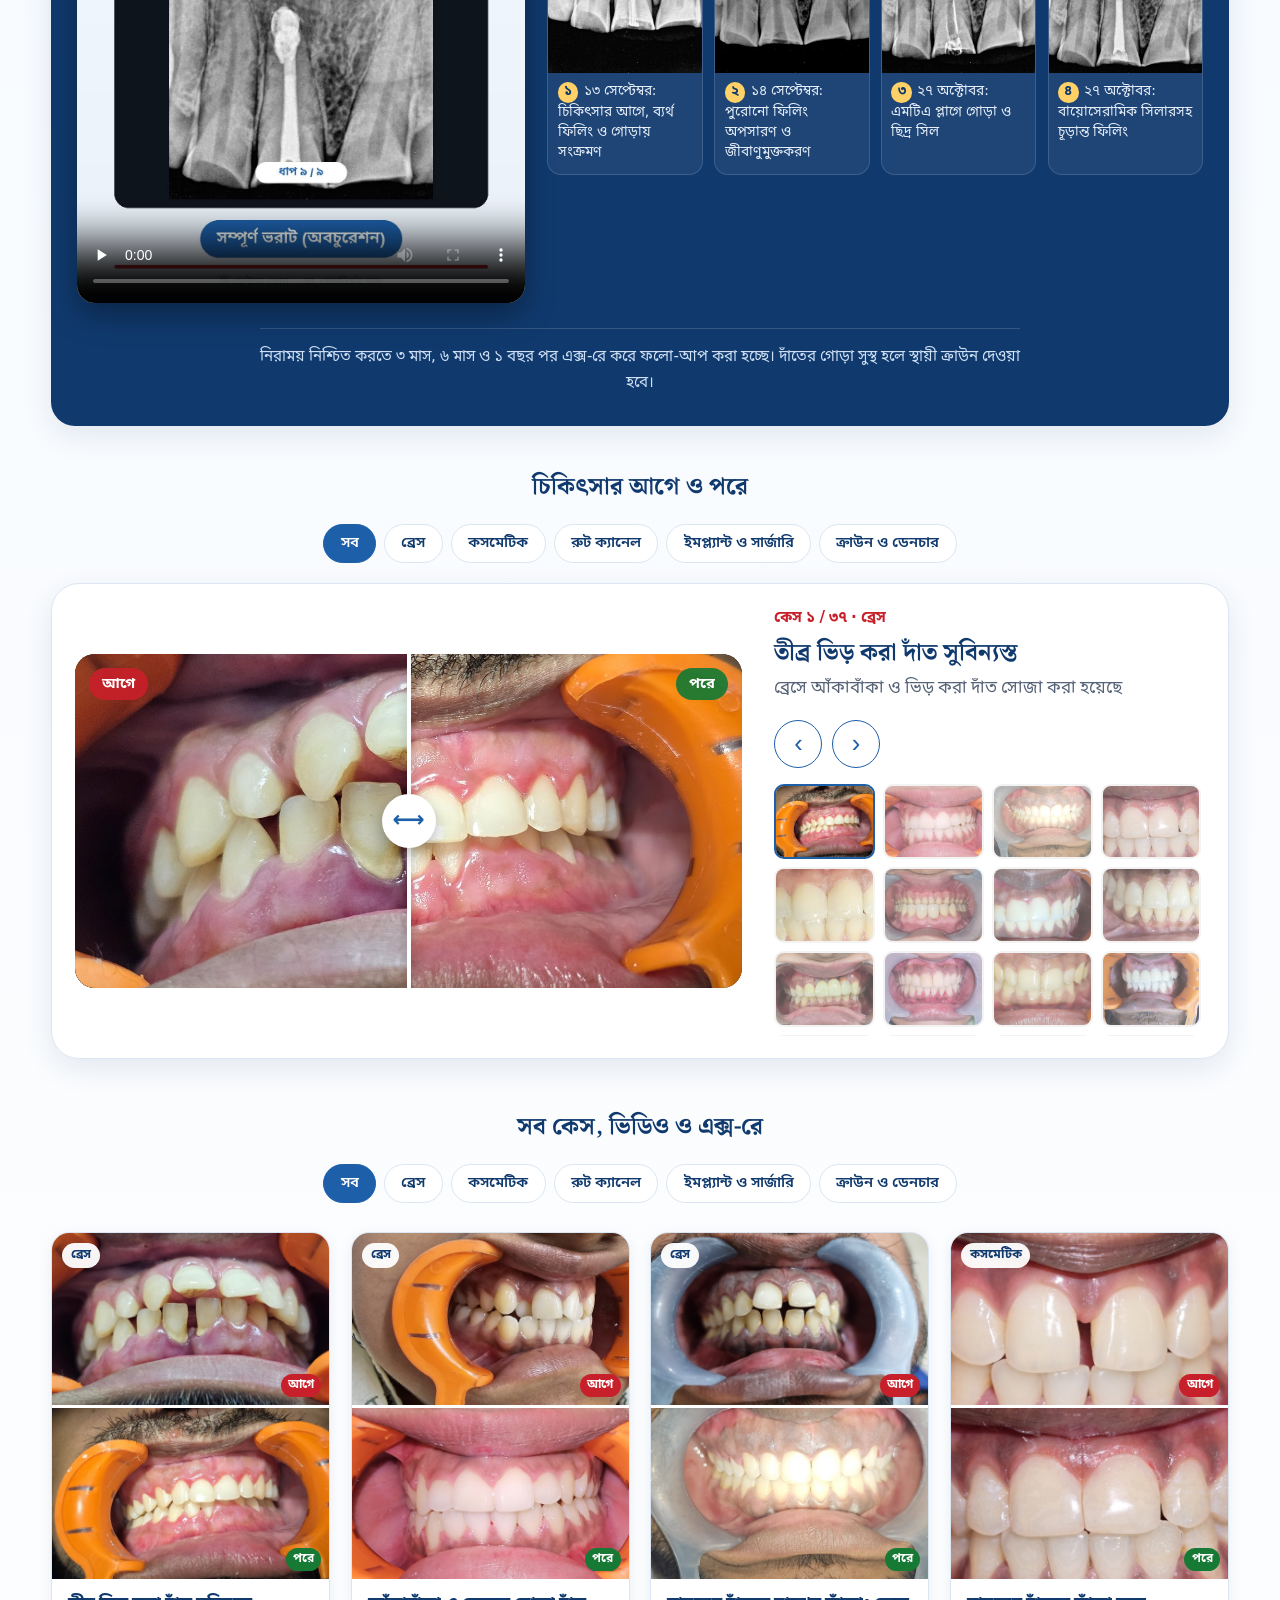
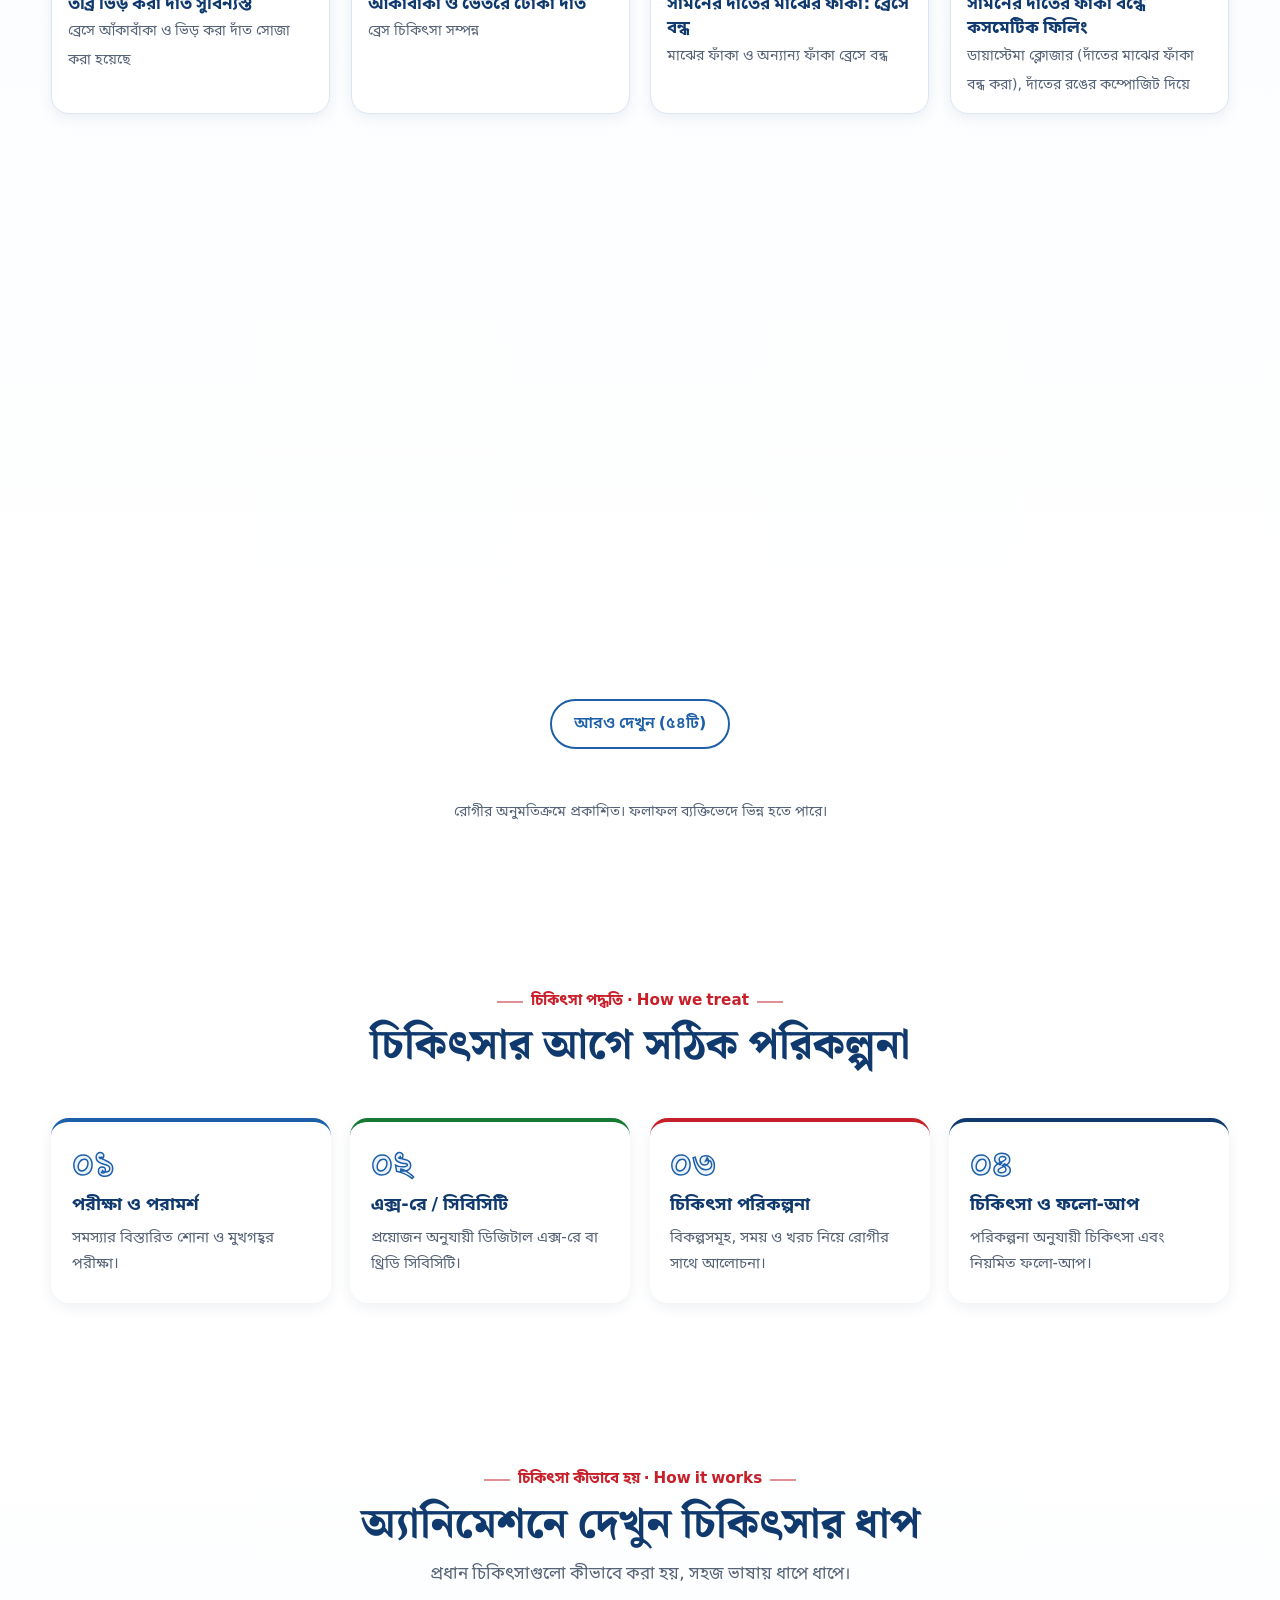
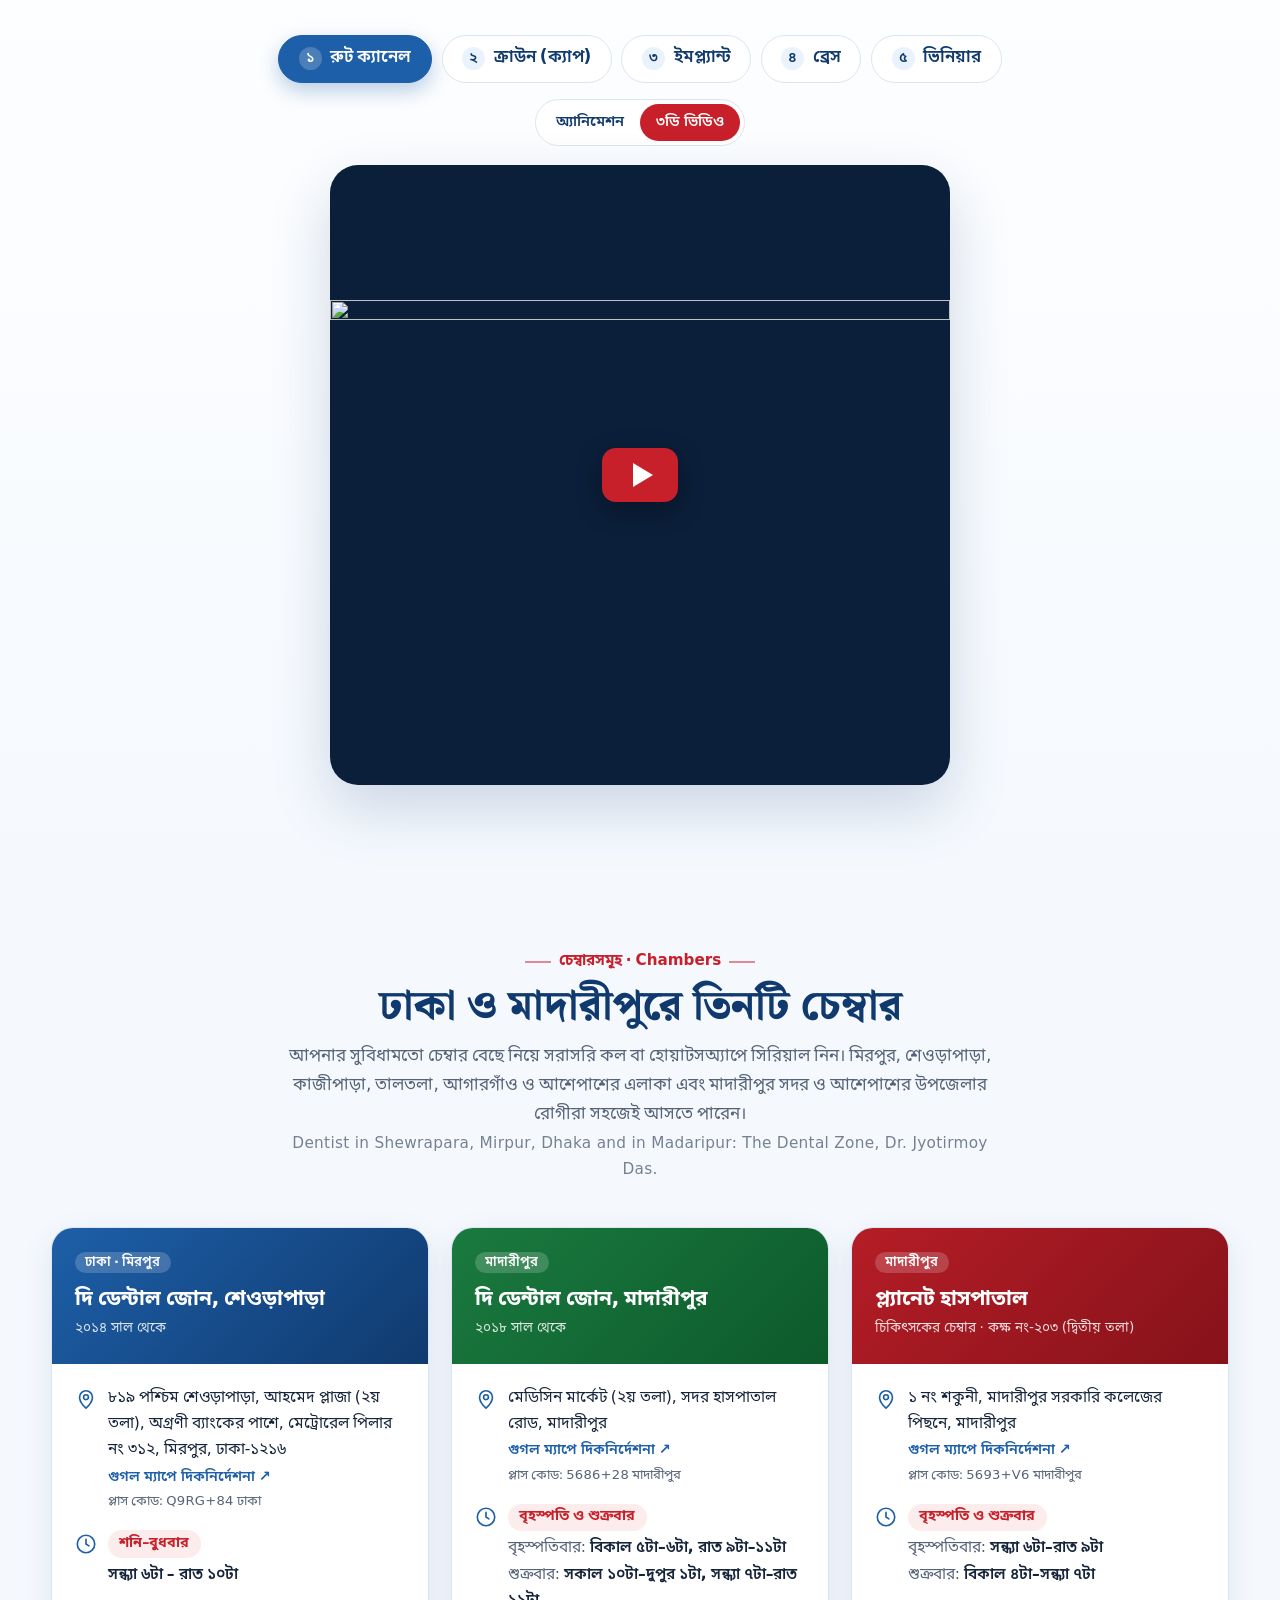
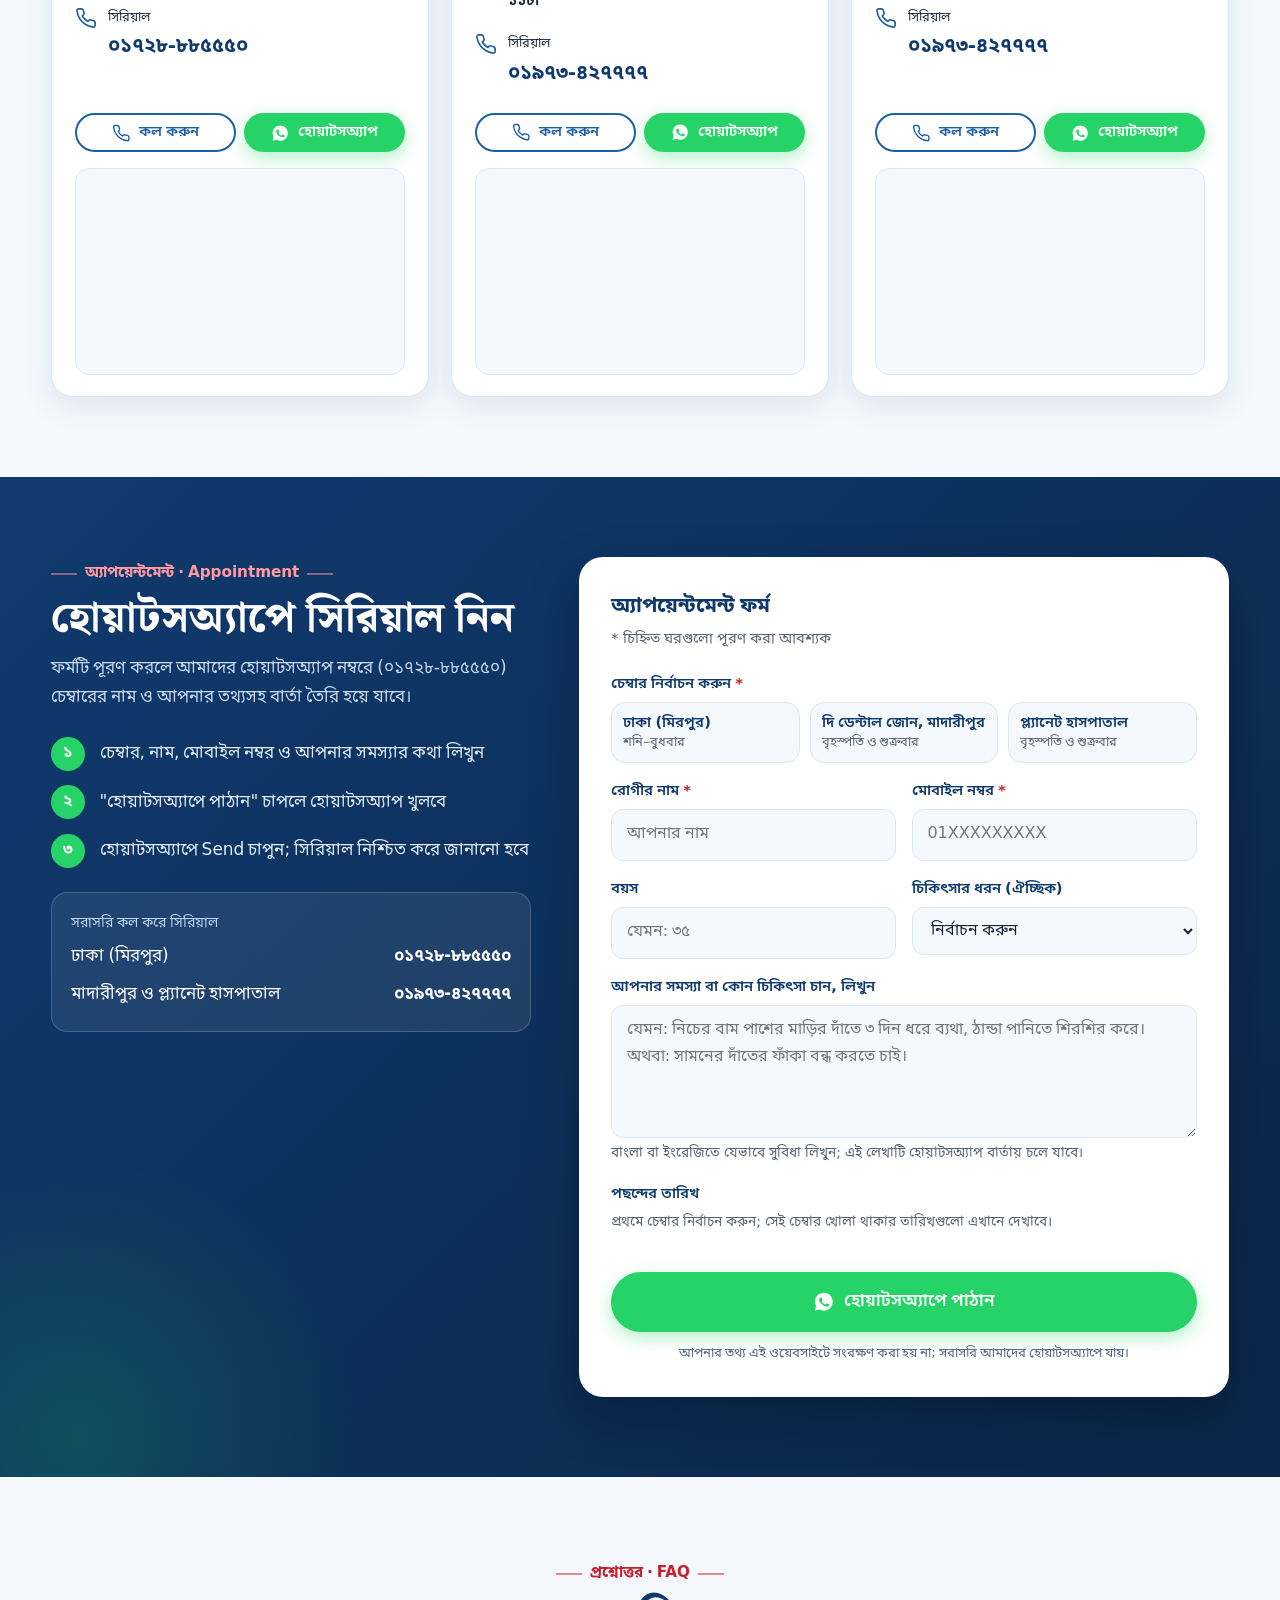
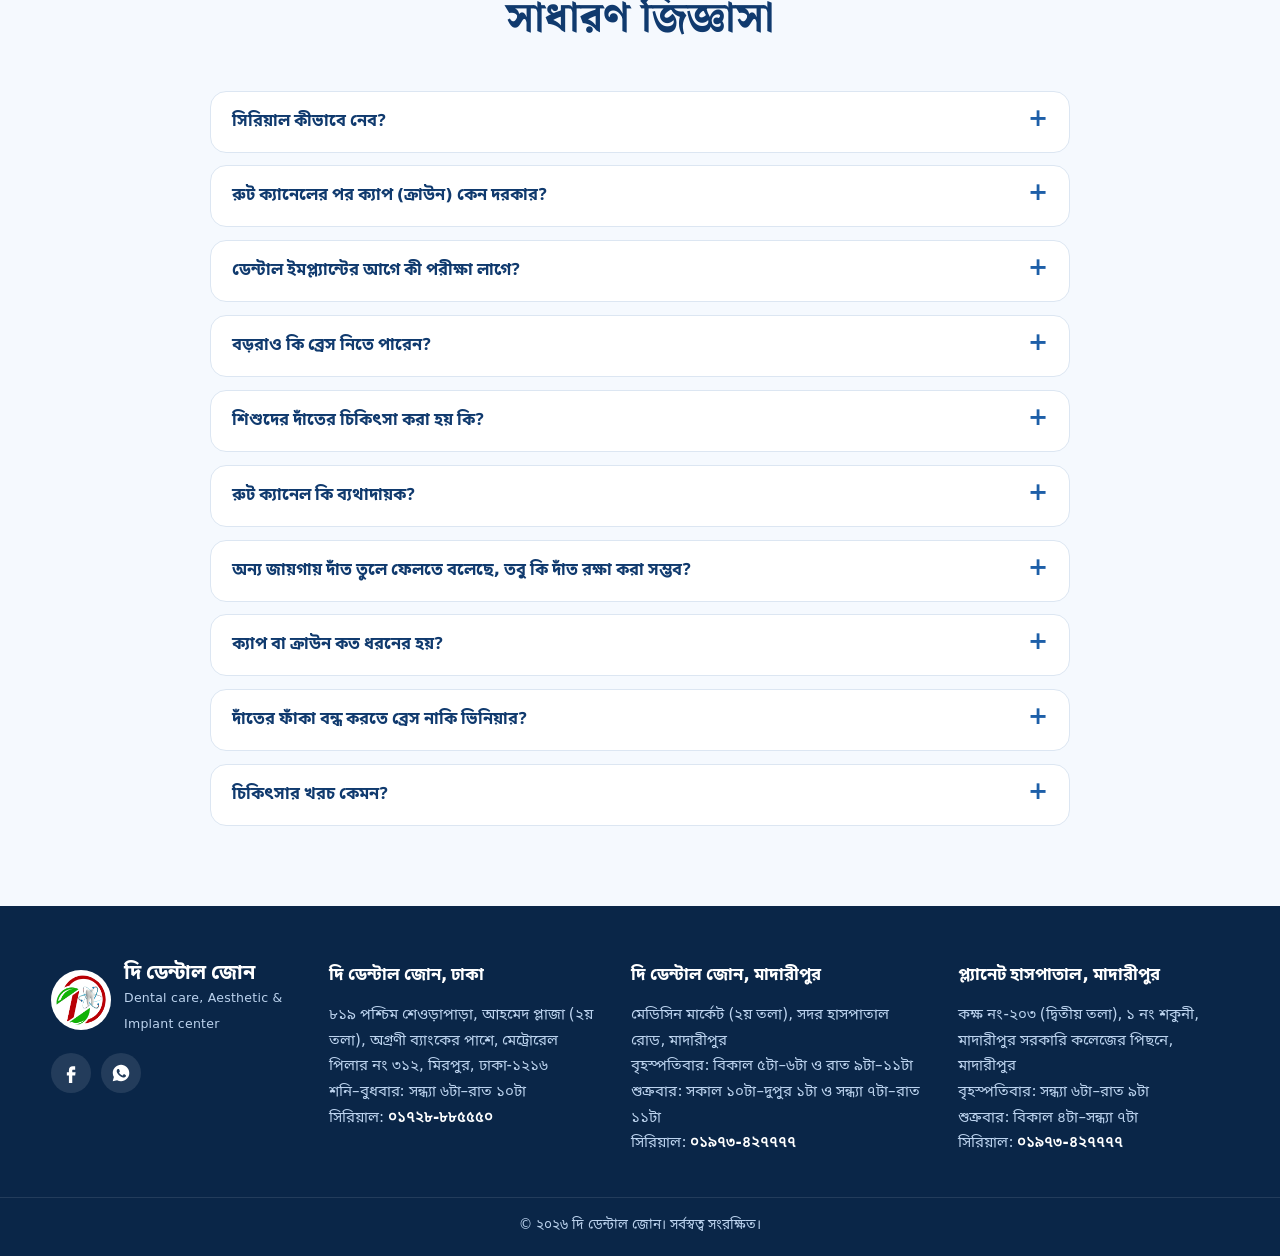
==== commit 9ff27972: "Move Services above Cases; add painless surgical extraction, complete and partial denture services C" ====
--- a/index.html
+++ b/index.html
@@ -35,9 +35,9 @@
 <meta name="twitter:card" content="summary_large_image">
 <meta name="twitter:image" content="https://drjyotirmoy.com/assets/img/og-cover-painless.jpg">
 <link rel="preload" href="assets/fonts/NotoSansBengali-Regular.ttf" as="font" type="font/ttf" crossorigin>
-<link rel="stylesheet" href="styles.css?v=20261120a">
+<link rel="stylesheet" href="styles.css?v=20261120b">
 <script type="application/ld+json">
-{"@context":"https://schema.org","@graph":[{"@type":"WebSite","@id":"https://drjyotirmoy.com/#website","url":"https://drjyotirmoy.com/","name":"দি ডেন্টাল জোন · Dr. Jyotirmoy Das","inLanguage":"bn-BD","publisher":{"@id":"https://drjyotirmoy.com/#org"}},{"@type":"MedicalOrganization","@id":"https://drjyotirmoy.com/#org","name":"The Dental Zone","alternateName":"দি ডেন্টাল জোন","url":"https://drjyotirmoy.com/","logo":"https://drjyotirmoy.com/assets/img/logo-full.jpg","slogan":"Dental care, Aesthetic & Implant center","foundingDate":"2014","sameAs":["https://www.facebook.com/dentalzone.bd"],"subOrganization":[{"@id":"https://drjyotirmoy.com/#dhaka"},{"@id":"https://drjyotirmoy.com/#madaripur"}]},{"@type":["Physician","Person"],"@id":"https://drjyotirmoy.com/#doctor","name":"Dr. Jyotirmoy Das","alternateName":"ডা. জ্যোতির্ময় দাস","url":"https://drjyotirmoy.com/#doctor","image":"https://drjyotirmoy.com/assets/img/dr-jyotirmoy-das.webp","jobTitle":"Dental Surgeon (Prosthodontist)","medicalSpecialty":"Dentistry","description":"BDS (Dhaka Dental College); MS (Prosthodontics); FCPS Final Part (Prosthodontics); Medical Officer, Department of Prosthodontics, Bangladesh Medical University (PG Hospital), Dhaka. Trained in Orthodontics (Delhi), Advanced Endodontics (Pune) and Dental Implantology.","alumniOf":{"@type":"CollegeOrUniversity","name":"Dhaka Dental College"},"worksFor":[{"@id":"https://drjyotirmoy.com/#dhaka"},{"@id":"https://drjyotirmoy.com/#madaripur"},{"@id":"https://drjyotirmoy.com/#planet"}],"knowsLanguage":["bn","en"]},{"@type":"Dentist","@id":"https://drjyotirmoy.com/#dhaka","name":"The Dental Zone, Shewrapara, Mirpur, Dhaka","alternateName":"দি ডেন্টাল জোন, শেওড়াপাড়া, মিরপুর, ঢাকা","telephone":"+8801728885550","foundingDate":"2014","address":{"@type":"PostalAddress","streetAddress":"819 West Shewrapara, Ahmed Plaza (2nd floor), beside Agrani Bank, Metro Rail Pillar 312","addressLocality":"Mirpur, Dhaka","addressRegion":"Dhaka","postalCode":"1216","addressCountry":"BD"},"geo":{"@type":"GeoCoordinates","latitude":23.790812,"longitude":90.375312},"hasMap":"https://www.google.com/maps/search/?api=1&query=7MMGQ9RG%2B84","areaServed":["Mirpur","Shewrapara","Kazipara","Taltola","Agargaon","Dhaka"],"openingHoursSpecification":[{"@type":"OpeningHoursSpecification","dayOfWeek":["Saturday","Sunday","Monday","Tuesday","Wednesday"],"opens":"18:00","closes":"22:00"}],"medicalSpecialty":"Dentistry","url":"https://drjyotirmoy.com/","image":"https://drjyotirmoy.com/assets/img/og-cover-painless.jpg","logo":"https://drjyotirmoy.com/assets/img/logo-full.jpg","priceRange":"৳৳","currenciesAccepted":"BDT","employee":{"@id":"https://drjyotirmoy.com/#doctor"},"parentOrganization":{"@id":"https://drjyotirmoy.com/#org"},"sameAs":["https://www.facebook.com/dentalzone.bd"],"hasOfferCatalog":{"@type":"OfferCatalog","name":"Dental services","itemListElement":[{"@type":"Offer","itemOffered":{"@type":"MedicalProcedure","name":"Root canal treatment (রুট ক্যানেল চিকিৎসা)"}},{"@type":"Offer","itemOffered":{"@type":"MedicalProcedure","name":"Dental crown and bridge (ক্যাপ-ব্রিজ)"}},{"@type":"Offer","itemOffered":{"@type":"MedicalProcedure","name":"Dental implant (ডেন্টাল ইমপ্ল্যান্ট)"}},{"@type":"Offer","itemOffered":{"@type":"MedicalProcedure","name":"Orthodontic braces (ব্রেস)"}},{"@type":"Offer","itemOffered":{"@type":"MedicalProcedure","name":"Dental veneers (ভিনিয়ার)"}},{"@type":"Offer","itemOffered":{"@type":"MedicalProcedure","name":"Diastema closure (ডায়াস্টেমা ক্লোজার)"}},{"@type":"Offer","itemOffered":{"@type":"MedicalProcedure","name":"Cosmetic filling"}},{"@type":"Offer","itemOffered":{"@type":"MedicalProcedure","name":"Teeth whitening"}},{"@type":"Offer","itemOffered":{"@type":"MedicalProcedure","name":"Single-visit root canal"}},{"@type":"Offer","itemOffered":{"@type":"MedicalProcedure","name":"Flexible denture"}},{"@type":"Offer","itemOffered":{"@type":"MedicalProcedure","name":"Scaling and polishing"}},{"@type":"Offer","itemOffered":{"@type":"MedicalProcedure","name":"Pediatric dentistry"}},{"@type":"Offer","itemOffered":{"@type":"MedicalProcedure","name":"Wisdom tooth surgery"}},{"@type":"Offer","itemOffered":{"@type":"MedicalProcedure","name":"Minor oral surgery"}},{"@type":"Offer","itemOffered":{"@type":"MedicalProcedure","name":"Night guard"}}]},"availableLanguage":["bn","en"]},{"@type":"Dentist","@id":"https://drjyotirmoy.com/#madaripur","name":"The Dental Zone, Madaripur","alternateName":"দি ডেন্টাল জোন, মাদারীপুর","telephone":"+8801973427777","foundingDate":"2018","address":{"@type":"PostalAddress","streetAddress":"Medicine Market (2nd floor), Sadar Hospital Road","addressLocality":"Madaripur","addressRegion":"Dhaka Division","addressCountry":"BD"},"geo":{"@type":"GeoCoordinates","latitude":23.165062,"longitude":90.210813},"hasMap":"https://www.google.com/maps/search/?api=1&query=7MMG5686%2B28","areaServed":["Madaripur","Madaripur Sadar","Shibchar","Kalkini","Rajoir","Dasar"],"openingHoursSpecification":[{"@type":"OpeningHoursSpecification","dayOfWeek":"Thursday","opens":"17:00","closes":"18:00"},{"@type":"OpeningHoursSpecification","dayOfWeek":"Thursday","opens":"21:00","closes":"23:00"},{"@type":"OpeningHoursSpecification","dayOfWeek":"Friday","opens":"10:00","closes":"13:00"},{"@type":"OpeningHoursSpecification","dayOfWeek":"Friday","opens":"19:00","closes":"23:00"}],"medicalSpecialty":"Dentistry","url":"https://drjyotirmoy.com/","image":"https://drjyotirmoy.com/assets/img/og-cover-painless.jpg","logo":"https://drjyotirmoy.com/assets/img/logo-full.jpg","priceRange":"৳৳","currenciesAccepted":"BDT","employee":{"@id":"https://drjyotirmoy.com/#doctor"},"parentOrganization":{"@id":"https://drjyotirmoy.com/#org"},"sameAs":["https://www.facebook.com/dentalzone.bd"],"hasOfferCatalog":{"@type":"OfferCatalog","name":"Dental services","itemListElement":[{"@type":"Offer","itemOffered":{"@type":"MedicalProcedure","name":"Root canal treatment (রুট ক্যানেল চিকিৎসা)"}},{"@type":"Offer","itemOffered":{"@type":"MedicalProcedure","name":"Dental crown and bridge (ক্যাপ-ব্রিজ)"}},{"@type":"Offer","itemOffered":{"@type":"MedicalProcedure","name":"Dental implant (ডেন্টাল ইমপ্ল্যান্ট)"}},{"@type":"Offer","itemOffered":{"@type":"MedicalProcedure","name":"Orthodontic braces (ব্রেস)"}},{"@type":"Offer","itemOffered":{"@type":"MedicalProcedure","name":"Dental veneers (ভিনিয়ার)"}},{"@type":"Offer","itemOffered":{"@type":"MedicalProcedure","name":"Diastema closure (ডায়াস্টেমা ক্লোজার)"}},{"@type":"Offer","itemOffered":{"@type":"MedicalProcedure","name":"Cosmetic filling"}},{"@type":"Offer","itemOffered":{"@type":"MedicalProcedure","name":"Teeth whitening"}},{"@type":"Offer","itemOffered":{"@type":"MedicalProcedure","name":"Single-visit root canal"}},{"@type":"Offer","itemOffered":{"@type":"MedicalProcedure","name":"Flexible denture"}},{"@type":"Offer","itemOffered":{"@type":"MedicalProcedure","name":"Scaling and polishing"}},{"@type":"Offer","itemOffered":{"@type":"MedicalProcedure","name":"Pediatric dentistry"}},{"@type":"Offer","itemOffered":{"@type":"MedicalProcedure","name":"Wisdom tooth surgery"}},{"@type":"Offer","itemOffered":{"@type":"MedicalProcedure","name":"Minor oral surgery"}},{"@type":"Offer","itemOffered":{"@type":"MedicalProcedure","name":"Night guard"}}]},"availableLanguage":["bn","en"]},{"@type":"Dentist","@id":"https://drjyotirmoy.com/#planet","name":"Dr. Jyotirmoy Das, Dental Chamber, Planet Hospital, Madaripur","alternateName":"ডা. জ্যোতির্ময় দাস, প্ল্যানেট হাসপাতাল, মাদারীপুর","telephone":"+8801973427777","address":{"@type":"PostalAddress","streetAddress":"Room 203 (2nd floor), Planet Hospital, 1 No. Shakuni, behind Madaripur Govt. College","addressLocality":"Madaripur","addressRegion":"Dhaka Division","addressCountry":"BD"},"geo":{"@type":"GeoCoordinates","latitude":23.169687,"longitude":90.203063},"hasMap":"https://www.google.com/maps/search/?api=1&query=7MMG5693%2BV6","areaServed":["Madaripur","Madaripur Sadar"],"openingHoursSpecification":[{"@type":"OpeningHoursSpecification","dayOfWeek":"Thursday","opens":"18:00","closes":"21:00"},{"@type":"OpeningHoursSpecification","dayOfWeek":"Friday","opens":"16:00","closes":"19:00"}],"medicalSpecialty":"Dentistry","url":"https://drjyotirmoy.com/","image":"https://drjyotirmoy.com/assets/img/og-cover-painless.jpg","logo":"https://drjyotirmoy.com/assets/img/logo-full.jpg","priceRange":"৳৳","currenciesAccepted":"BDT","employee":{"@id":"https://drjyotirmoy.com/#doctor"},"sameAs":["https://www.facebook.com/dentalzone.bd"],"hasOfferCatalog":{"@type":"OfferCatalog","name":"Dental services","itemListElement":[{"@type":"Offer","itemOffered":{"@type":"MedicalProcedure","name":"Root canal treatment (রুট ক্যানেল চিকিৎসা)"}},{"@type":"Offer","itemOffered":{"@type":"MedicalProcedure","name":"Dental crown and bridge (ক্যাপ-ব্রিজ)"}},{"@type":"Offer","itemOffered":{"@type":"MedicalProcedure","name":"Dental implant (ডেন্টাল ইমপ্ল্যান্ট)"}},{"@type":"Offer","itemOffered":{"@type":"MedicalProcedure","name":"Orthodontic braces (ব্রেস)"}},{"@type":"Offer","itemOffered":{"@type":"MedicalProcedure","name":"Dental veneers (ভিনিয়ার)"}},{"@type":"Offer","itemOffered":{"@type":"MedicalProcedure","name":"Diastema closure (ডায়াস্টেমা ক্লোজার)"}},{"@type":"Offer","itemOffered":{"@type":"MedicalProcedure","name":"Cosmetic filling"}},{"@type":"Offer","itemOffered":{"@type":"MedicalProcedure","name":"Teeth whitening"}},{"@type":"Offer","itemOffered":{"@type":"MedicalProcedure","name":"Single-visit root canal"}},{"@type":"Offer","itemOffered":{"@type":"MedicalProcedure","name":"Flexible denture"}},{"@type":"Offer","itemOffered":{"@type":"MedicalProcedure","name":"Scaling and polishing"}},{"@type":"Offer","itemOffered":{"@type":"MedicalProcedure","name":"Pediatric dentistry"}},{"@type":"Offer","itemOffered":{"@type":"MedicalProcedure","name":"Wisdom tooth surgery"}},{"@type":"Offer","itemOffered":{"@type":"MedicalProcedure","name":"Minor oral surgery"}},{"@type":"Offer","itemOffered":{"@type":"MedicalProcedure","name":"Night guard"}}]},"availableLanguage":["bn","en"]},{"@type":"FAQPage","@id":"https://drjyotirmoy.com/#faq","mainEntity":[{"@type":"Question","name":"সিরিয়াল কীভাবে নেব?","acceptedAnswer":{"@type":"Answer","text":"উপরের ফর্ম পূরণ করে হোয়াটসঅ্যাপে পাঠাতে পারেন, অথবা সরাসরি কল করতে পারেন। ঢাকা চেম্বার: ০১৭২৮-৮৮৫৫৫০; মাদারীপুর ও প্ল্যানেট হাসপাতাল: ০১৯৭৩-৪২৭৭৭৭।"}},{"@type":"Question","name":"রুট ক্যানেলের পর ক্যাপ (ক্রাউন) কেন দরকার?","acceptedAnswer":{"@type":"Answer","text":"রুট ক্যানেলের পর দাঁত তুলনামূলক ভঙ্গুর হয়ে যায়, বিশেষ করে মাড়ির দাঁত। ক্যাপ দাঁতকে ভেঙে যাওয়া থেকে রক্ষা করে এবং চিবানোর ক্ষমতা ফিরিয়ে দেয়।"}},{"@type":"Question","name":"ডেন্টাল ইমপ্ল্যান্টের আগে কী পরীক্ষা লাগে?","acceptedAnswer":{"@type":"Answer","text":"সাধারণত সিবিসিটি (থ্রিডি এক্স-রে) করে হাড়ের পরিমাণ ও গুণমান দেখা হয়। এর ভিত্তিতে ইমপ্ল্যান্টের মাপ ও অবস্থান পরিকল্পনা করা হয়। সাধারণ স্বাস্থ্য, যেমন ডায়াবেটিস নিয়ন্ত্রণে আছে কি না, সেটাও বিবেচনা করা হয়।"}},{"@type":"Question","name":"বড়রাও কি ব্রেস নিতে পারেন?","acceptedAnswer":{"@type":"Answer","text":"হ্যাঁ। দাঁত ও মাড়ি সুস্থ থাকলে প্রাপ্তবয়স্করাও ব্রেস নিতে পারেন। চিকিৎসার সময়কাল দাঁতের অবস্থার ওপর নির্ভর করে।"}},{"@type":"Question","name":"শিশুদের দাঁতের চিকিৎসা করা হয় কি?","acceptedAnswer":{"@type":"Answer","text":"হ্যাঁ। শিশুদের দুধদাঁতের পালপোটমি, পালপেক্টমি, ফিলিংসহ প্রয়োজনীয় চিকিৎসা করা হয়।"}},{"@type":"Question","name":"রুট ক্যানেল কি ব্যথাদায়ক?","acceptedAnswer":{"@type":"Answer","text":"না। চিকিৎসার আগে লোকাল অ্যানেস্থেসিয়া দিয়ে জায়গাটি সম্পূর্ণ অবশ করা হয়, তাই চিকিৎসার সময় সাধারণত ব্যথা অনুভূত হয় না। চিকিৎসার পর কিছুদিন হালকা অস্বস্তি থাকতে পারে, যা নির্দেশিত ওষুধে কমে যায়।"}},{"@type":"Question","name":"অন্য জায়গায় দাঁত তুলে ফেলতে বলেছে, তবু কি দাঁত রক্ষা করা সম্ভব?","acceptedAnswer":{"@type":"Answer","text":"অনেক ক্ষেত্রেই সম্ভব। আগের রুট ক্যানেল ব্যর্থ হলে রি-ট্রিটমেন্ট, ভাঙা ফাইল অপসারণ বা এমটিএ দিয়ে গোড়া সিল করার মতো চিকিৎসায় দাঁত রক্ষা করা যায়। এক্স-রে দেখে চিকিৎসক জানাবেন দাঁতটি রক্ষা করা যাবে কি না।"}},{"@type":"Question","name":"ক্যাপ বা ক্রাউন কত ধরনের হয়?","acceptedAnswer":{"@type":"Answer","text":"প্রয়োজন ও বাজেট অনুযায়ী মেটাল, মেটাল-সিরামিক এবং মেটাল-ফ্রি (জিরকোনিয়া ইত্যাদি) ক্রাউন দেওয়া হয়। সামনের দাঁতে সাধারণত দেখতে স্বাভাবিক মেটাল-ফ্রি ক্রাউন ভালো ফল দেয়।"}},{"@type":"Question","name":"দাঁতের ফাঁকা বন্ধ করতে ব্রেস নাকি ভিনিয়ার?","acceptedAnswer":{"@type":"Answer","text":"ফাঁকার পরিমাণ ও দাঁতের অবস্থানের ওপর নির্ভর করে। দাঁত উঁচু বা আঁকাবাঁকা থাকলে ব্রেস উপযুক্ত; ছোট ফাঁকা দ্রুত বন্ধ করতে কম্পোজিট বা ভিনিয়ার ভালো বিকল্প। পরীক্ষা করে উপযুক্ত পদ্ধতি পরামর্শ দেওয়া হয়।"}},{"@type":"Question","name":"চিকিৎসার খরচ কেমন?","acceptedAnswer":{"@type":"Answer","text":"খরচ নির্ভর করে চিকিৎসার ধরন, দাঁতের সংখ্যা ও ব্যবহৃত উপকরণের ওপর। পরীক্ষার পর চিকিৎসা পরিকল্পনার সাথে আনুমানিক খরচ আগেই জানিয়ে দেওয়া হয়।"}}]}]}
+{"@context":"https://schema.org","@graph":[{"@type":"WebSite","@id":"https://drjyotirmoy.com/#website","url":"https://drjyotirmoy.com/","name":"দি ডেন্টাল জোন · Dr. Jyotirmoy Das","inLanguage":"bn-BD","publisher":{"@id":"https://drjyotirmoy.com/#org"}},{"@type":"MedicalOrganization","@id":"https://drjyotirmoy.com/#org","name":"The Dental Zone","alternateName":"দি ডেন্টাল জোন","url":"https://drjyotirmoy.com/","logo":"https://drjyotirmoy.com/assets/img/logo-full.jpg","slogan":"Dental care, Aesthetic & Implant center","foundingDate":"2014","sameAs":["https://www.facebook.com/dentalzone.bd"],"subOrganization":[{"@id":"https://drjyotirmoy.com/#dhaka"},{"@id":"https://drjyotirmoy.com/#madaripur"}]},{"@type":["Physician","Person"],"@id":"https://drjyotirmoy.com/#doctor","name":"Dr. Jyotirmoy Das","alternateName":"ডা. জ্যোতির্ময় দাস","url":"https://drjyotirmoy.com/#doctor","image":"https://drjyotirmoy.com/assets/img/dr-jyotirmoy-das.webp","jobTitle":"Dental Surgeon (Prosthodontist)","medicalSpecialty":"Dentistry","description":"BDS (Dhaka Dental College); MS (Prosthodontics); FCPS Final Part (Prosthodontics); Medical Officer, Department of Prosthodontics, Bangladesh Medical University (PG Hospital), Dhaka. Trained in Orthodontics (Delhi), Advanced Endodontics (Pune) and Dental Implantology.","alumniOf":{"@type":"CollegeOrUniversity","name":"Dhaka Dental College"},"worksFor":[{"@id":"https://drjyotirmoy.com/#dhaka"},{"@id":"https://drjyotirmoy.com/#madaripur"},{"@id":"https://drjyotirmoy.com/#planet"}],"knowsLanguage":["bn","en"]},{"@type":"Dentist","@id":"https://drjyotirmoy.com/#dhaka","name":"The Dental Zone, Shewrapara, Mirpur, Dhaka","alternateName":"দি ডেন্টাল জোন, শেওড়াপাড়া, মিরপুর, ঢাকা","telephone":"+8801728885550","foundingDate":"2014","address":{"@type":"PostalAddress","streetAddress":"819 West Shewrapara, Ahmed Plaza (2nd floor), beside Agrani Bank, Metro Rail Pillar 312","addressLocality":"Mirpur, Dhaka","addressRegion":"Dhaka","postalCode":"1216","addressCountry":"BD"},"geo":{"@type":"GeoCoordinates","latitude":23.790812,"longitude":90.375312},"hasMap":"https://www.google.com/maps/search/?api=1&query=7MMGQ9RG%2B84","areaServed":["Mirpur","Shewrapara","Kazipara","Taltola","Agargaon","Dhaka"],"openingHoursSpecification":[{"@type":"OpeningHoursSpecification","dayOfWeek":["Saturday","Sunday","Monday","Tuesday","Wednesday"],"opens":"18:00","closes":"22:00"}],"medicalSpecialty":"Dentistry","url":"https://drjyotirmoy.com/","image":"https://drjyotirmoy.com/assets/img/og-cover-painless.jpg","logo":"https://drjyotirmoy.com/assets/img/logo-full.jpg","priceRange":"৳৳","currenciesAccepted":"BDT","employee":{"@id":"https://drjyotirmoy.com/#doctor"},"parentOrganization":{"@id":"https://drjyotirmoy.com/#org"},"sameAs":["https://www.facebook.com/dentalzone.bd"],"hasOfferCatalog":{"@type":"OfferCatalog","name":"Dental services","itemListElement":[{"@type":"Offer","itemOffered":{"@type":"MedicalProcedure","name":"Root canal treatment (রুট ক্যানেল চিকিৎসা)"}},{"@type":"Offer","itemOffered":{"@type":"MedicalProcedure","name":"Dental crown and bridge (ক্যাপ-ব্রিজ)"}},{"@type":"Offer","itemOffered":{"@type":"MedicalProcedure","name":"Dental implant (ডেন্টাল ইমপ্ল্যান্ট)"}},{"@type":"Offer","itemOffered":{"@type":"MedicalProcedure","name":"Orthodontic braces (ব্রেস)"}},{"@type":"Offer","itemOffered":{"@type":"MedicalProcedure","name":"Dental veneers (ভিনিয়ার)"}},{"@type":"Offer","itemOffered":{"@type":"MedicalProcedure","name":"Diastema closure (ডায়াস্টেমা ক্লোজার)"}},{"@type":"Offer","itemOffered":{"@type":"MedicalProcedure","name":"Cosmetic filling"}},{"@type":"Offer","itemOffered":{"@type":"MedicalProcedure","name":"Teeth whitening"}},{"@type":"Offer","itemOffered":{"@type":"MedicalProcedure","name":"Single-visit root canal"}},{"@type": "Offer", "itemOffered": {"@type": "MedicalProcedure", "name": "Painless surgical extraction"}}, {"@type": "Offer", "itemOffered": {"@type": "MedicalProcedure", "name": "Complete denture"}}, {"@type": "Offer", "itemOffered": {"@type": "MedicalProcedure", "name": "Partial denture (flexible and metal)"}},{"@type":"Offer","itemOffered":{"@type":"MedicalProcedure","name":"Scaling and polishing"}},{"@type":"Offer","itemOffered":{"@type":"MedicalProcedure","name":"Pediatric dentistry"}},{"@type":"Offer","itemOffered":{"@type":"MedicalProcedure","name":"Wisdom tooth surgery"}},{"@type":"Offer","itemOffered":{"@type":"MedicalProcedure","name":"Minor oral surgery"}},{"@type":"Offer","itemOffered":{"@type":"MedicalProcedure","name":"Night guard"}}]},"availableLanguage":["bn","en"]},{"@type":"Dentist","@id":"https://drjyotirmoy.com/#madaripur","name":"The Dental Zone, Madaripur","alternateName":"দি ডেন্টাল জোন, মাদারীপুর","telephone":"+8801973427777","foundingDate":"2018","address":{"@type":"PostalAddress","streetAddress":"Medicine Market (2nd floor), Sadar Hospital Road","addressLocality":"Madaripur","addressRegion":"Dhaka Division","addressCountry":"BD"},"geo":{"@type":"GeoCoordinates","latitude":23.165062,"longitude":90.210813},"hasMap":"https://www.google.com/maps/search/?api=1&query=7MMG5686%2B28","areaServed":["Madaripur","Madaripur Sadar","Shibchar","Kalkini","Rajoir","Dasar"],"openingHoursSpecification":[{"@type":"OpeningHoursSpecification","dayOfWeek":"Thursday","opens":"17:00","closes":"18:00"},{"@type":"OpeningHoursSpecification","dayOfWeek":"Thursday","opens":"21:00","closes":"23:00"},{"@type":"OpeningHoursSpecification","dayOfWeek":"Friday","opens":"10:00","closes":"13:00"},{"@type":"OpeningHoursSpecification","dayOfWeek":"Friday","opens":"19:00","closes":"23:00"}],"medicalSpecialty":"Dentistry","url":"https://drjyotirmoy.com/","image":"https://drjyotirmoy.com/assets/img/og-cover-painless.jpg","logo":"https://drjyotirmoy.com/assets/img/logo-full.jpg","priceRange":"৳৳","currenciesAccepted":"BDT","employee":{"@id":"https://drjyotirmoy.com/#doctor"},"parentOrganization":{"@id":"https://drjyotirmoy.com/#org"},"sameAs":["https://www.facebook.com/dentalzone.bd"],"hasOfferCatalog":{"@type":"OfferCatalog","name":"Dental services","itemListElement":[{"@type":"Offer","itemOffered":{"@type":"MedicalProcedure","name":"Root canal treatment (রুট ক্যানেল চিকিৎসা)"}},{"@type":"Offer","itemOffered":{"@type":"MedicalProcedure","name":"Dental crown and bridge (ক্যাপ-ব্রিজ)"}},{"@type":"Offer","itemOffered":{"@type":"MedicalProcedure","name":"Dental implant (ডেন্টাল ইমপ্ল্যান্ট)"}},{"@type":"Offer","itemOffered":{"@type":"MedicalProcedure","name":"Orthodontic braces (ব্রেস)"}},{"@type":"Offer","itemOffered":{"@type":"MedicalProcedure","name":"Dental veneers (ভিনিয়ার)"}},{"@type":"Offer","itemOffered":{"@type":"MedicalProcedure","name":"Diastema closure (ডায়াস্টেমা ক্লোজার)"}},{"@type":"Offer","itemOffered":{"@type":"MedicalProcedure","name":"Cosmetic filling"}},{"@type":"Offer","itemOffered":{"@type":"MedicalProcedure","name":"Teeth whitening"}},{"@type":"Offer","itemOffered":{"@type":"MedicalProcedure","name":"Single-visit root canal"}},{"@type": "Offer", "itemOffered": {"@type": "MedicalProcedure", "name": "Painless surgical extraction"}}, {"@type": "Offer", "itemOffered": {"@type": "MedicalProcedure", "name": "Complete denture"}}, {"@type": "Offer", "itemOffered": {"@type": "MedicalProcedure", "name": "Partial denture (flexible and metal)"}},{"@type":"Offer","itemOffered":{"@type":"MedicalProcedure","name":"Scaling and polishing"}},{"@type":"Offer","itemOffered":{"@type":"MedicalProcedure","name":"Pediatric dentistry"}},{"@type":"Offer","itemOffered":{"@type":"MedicalProcedure","name":"Wisdom tooth surgery"}},{"@type":"Offer","itemOffered":{"@type":"MedicalProcedure","name":"Minor oral surgery"}},{"@type":"Offer","itemOffered":{"@type":"MedicalProcedure","name":"Night guard"}}]},"availableLanguage":["bn","en"]},{"@type":"Dentist","@id":"https://drjyotirmoy.com/#planet","name":"Dr. Jyotirmoy Das, Dental Chamber, Planet Hospital, Madaripur","alternateName":"ডা. জ্যোতির্ময় দাস, প্ল্যানেট হাসপাতাল, মাদারীপুর","telephone":"+8801973427777","address":{"@type":"PostalAddress","streetAddress":"Room 203 (2nd floor), Planet Hospital, 1 No. Shakuni, behind Madaripur Govt. College","addressLocality":"Madaripur","addressRegion":"Dhaka Division","addressCountry":"BD"},"geo":{"@type":"GeoCoordinates","latitude":23.169687,"longitude":90.203063},"hasMap":"https://www.google.com/maps/search/?api=1&query=7MMG5693%2BV6","areaServed":["Madaripur","Madaripur Sadar"],"openingHoursSpecification":[{"@type":"OpeningHoursSpecification","dayOfWeek":"Thursday","opens":"18:00","closes":"21:00"},{"@type":"OpeningHoursSpecification","dayOfWeek":"Friday","opens":"16:00","closes":"19:00"}],"medicalSpecialty":"Dentistry","url":"https://drjyotirmoy.com/","image":"https://drjyotirmoy.com/assets/img/og-cover-painless.jpg","logo":"https://drjyotirmoy.com/assets/img/logo-full.jpg","priceRange":"৳৳","currenciesAccepted":"BDT","employee":{"@id":"https://drjyotirmoy.com/#doctor"},"sameAs":["https://www.facebook.com/dentalzone.bd"],"hasOfferCatalog":{"@type":"OfferCatalog","name":"Dental services","itemListElement":[{"@type":"Offer","itemOffered":{"@type":"MedicalProcedure","name":"Root canal treatment (রুট ক্যানেল চিকিৎসা)"}},{"@type":"Offer","itemOffered":{"@type":"MedicalProcedure","name":"Dental crown and bridge (ক্যাপ-ব্রিজ)"}},{"@type":"Offer","itemOffered":{"@type":"MedicalProcedure","name":"Dental implant (ডেন্টাল ইমপ্ল্যান্ট)"}},{"@type":"Offer","itemOffered":{"@type":"MedicalProcedure","name":"Orthodontic braces (ব্রেস)"}},{"@type":"Offer","itemOffered":{"@type":"MedicalProcedure","name":"Dental veneers (ভিনিয়ার)"}},{"@type":"Offer","itemOffered":{"@type":"MedicalProcedure","name":"Diastema closure (ডায়াস্টেমা ক্লোজার)"}},{"@type":"Offer","itemOffered":{"@type":"MedicalProcedure","name":"Cosmetic filling"}},{"@type":"Offer","itemOffered":{"@type":"MedicalProcedure","name":"Teeth whitening"}},{"@type":"Offer","itemOffered":{"@type":"MedicalProcedure","name":"Single-visit root canal"}},{"@type": "Offer", "itemOffered": {"@type": "MedicalProcedure", "name": "Painless surgical extraction"}}, {"@type": "Offer", "itemOffered": {"@type": "MedicalProcedure", "name": "Complete denture"}}, {"@type": "Offer", "itemOffered": {"@type": "MedicalProcedure", "name": "Partial denture (flexible and metal)"}},{"@type":"Offer","itemOffered":{"@type":"MedicalProcedure","name":"Scaling and polishing"}},{"@type":"Offer","itemOffered":{"@type":"MedicalProcedure","name":"Pediatric dentistry"}},{"@type":"Offer","itemOffered":{"@type":"MedicalProcedure","name":"Wisdom tooth surgery"}},{"@type":"Offer","itemOffered":{"@type":"MedicalProcedure","name":"Minor oral surgery"}},{"@type":"Offer","itemOffered":{"@type":"MedicalProcedure","name":"Night guard"}}]},"availableLanguage":["bn","en"]},{"@type":"FAQPage","@id":"https://drjyotirmoy.com/#faq","mainEntity":[{"@type":"Question","name":"সিরিয়াল কীভাবে নেব?","acceptedAnswer":{"@type":"Answer","text":"উপরের ফর্ম পূরণ করে হোয়াটসঅ্যাপে পাঠাতে পারেন, অথবা সরাসরি কল করতে পারেন। ঢাকা চেম্বার: ০১৭২৮-৮৮৫৫৫০; মাদারীপুর ও প্ল্যানেট হাসপাতাল: ০১৯৭৩-৪২৭৭৭৭।"}},{"@type":"Question","name":"রুট ক্যানেলের পর ক্যাপ (ক্রাউন) কেন দরকার?","acceptedAnswer":{"@type":"Answer","text":"রুট ক্যানেলের পর দাঁত তুলনামূলক ভঙ্গুর হয়ে যায়, বিশেষ করে মাড়ির দাঁত। ক্যাপ দাঁতকে ভেঙে যাওয়া থেকে রক্ষা করে এবং চিবানোর ক্ষমতা ফিরিয়ে দেয়।"}},{"@type":"Question","name":"ডেন্টাল ইমপ্ল্যান্টের আগে কী পরীক্ষা লাগে?","acceptedAnswer":{"@type":"Answer","text":"সাধারণত সিবিসিটি (থ্রিডি এক্স-রে) করে হাড়ের পরিমাণ ও গুণমান দেখা হয়। এর ভিত্তিতে ইমপ্ল্যান্টের মাপ ও অবস্থান পরিকল্পনা করা হয়। সাধারণ স্বাস্থ্য, যেমন ডায়াবেটিস নিয়ন্ত্রণে আছে কি না, সেটাও বিবেচনা করা হয়।"}},{"@type":"Question","name":"বড়রাও কি ব্রেস নিতে পারেন?","acceptedAnswer":{"@type":"Answer","text":"হ্যাঁ। দাঁত ও মাড়ি সুস্থ থাকলে প্রাপ্তবয়স্করাও ব্রেস নিতে পারেন। চিকিৎসার সময়কাল দাঁতের অবস্থার ওপর নির্ভর করে।"}},{"@type":"Question","name":"শিশুদের দাঁতের চিকিৎসা করা হয় কি?","acceptedAnswer":{"@type":"Answer","text":"হ্যাঁ। শিশুদের দুধদাঁতের পালপোটমি, পালপেক্টমি, ফিলিংসহ প্রয়োজনীয় চিকিৎসা করা হয়।"}},{"@type":"Question","name":"রুট ক্যানেল কি ব্যথাদায়ক?","acceptedAnswer":{"@type":"Answer","text":"না। চিকিৎসার আগে লোকাল অ্যানেস্থেসিয়া দিয়ে জায়গাটি সম্পূর্ণ অবশ করা হয়, তাই চিকিৎসার সময় সাধারণত ব্যথা অনুভূত হয় না। চিকিৎসার পর কিছুদিন হালকা অস্বস্তি থাকতে পারে, যা নির্দেশিত ওষুধে কমে যায়।"}},{"@type":"Question","name":"অন্য জায়গায় দাঁত তুলে ফেলতে বলেছে, তবু কি দাঁত রক্ষা করা সম্ভব?","acceptedAnswer":{"@type":"Answer","text":"অনেক ক্ষেত্রেই সম্ভব। আগের রুট ক্যানেল ব্যর্থ হলে রি-ট্রিটমেন্ট, ভাঙা ফাইল অপসারণ বা এমটিএ দিয়ে গোড়া সিল করার মতো চিকিৎসায় দাঁত রক্ষা করা যায়। এক্স-রে দেখে চিকিৎসক জানাবেন দাঁতটি রক্ষা করা যাবে কি না।"}},{"@type":"Question","name":"ক্যাপ বা ক্রাউন কত ধরনের হয়?","acceptedAnswer":{"@type":"Answer","text":"প্রয়োজন ও বাজেট অনুযায়ী মেটাল, মেটাল-সিরামিক এবং মেটাল-ফ্রি (জিরকোনিয়া ইত্যাদি) ক্রাউন দেওয়া হয়। সামনের দাঁতে সাধারণত দেখতে স্বাভাবিক মেটাল-ফ্রি ক্রাউন ভালো ফল দেয়।"}},{"@type":"Question","name":"দাঁতের ফাঁকা বন্ধ করতে ব্রেস নাকি ভিনিয়ার?","acceptedAnswer":{"@type":"Answer","text":"ফাঁকার পরিমাণ ও দাঁতের অবস্থানের ওপর নির্ভর করে। দাঁত উঁচু বা আঁকাবাঁকা থাকলে ব্রেস উপযুক্ত; ছোট ফাঁকা দ্রুত বন্ধ করতে কম্পোজিট বা ভিনিয়ার ভালো বিকল্প। পরীক্ষা করে উপযুক্ত পদ্ধতি পরামর্শ দেওয়া হয়।"}},{"@type":"Question","name":"চিকিৎসার খরচ কেমন?","acceptedAnswer":{"@type":"Answer","text":"খরচ নির্ভর করে চিকিৎসার ধরন, দাঁতের সংখ্যা ও ব্যবহৃত উপকরণের ওপর। পরীক্ষার পর চিকিৎসা পরিকল্পনার সাথে আনুমানিক খরচ আগেই জানিয়ে দেওয়া হয়।"}}]}]}
 </script>
 </head>
 <body>
@@ -91,8 +91,8 @@
   <button class="menu-btn" aria-label="মেনু" aria-expanded="false"><span></span><span></span><span></span></button>
   <nav class="nav" aria-label="প্রধান মেনু">
    <a href="#doctor">চিকিৎসক</a>
+   <a href="#services">সেবাসমূহ</a>
    <a href="#cases">আমাদের চিকিৎসা</a>
-   <a href="#services">সেবাসমূহ</a>
    <a href="#how">চিকিৎসা পদ্ধতি</a>
    <a href="#chambers">চেম্বারসমূহ</a>
    <a href="#faq">প্রশ্নোত্তর</a>
@@ -195,56 +195,6 @@
  </div>
 </section>
 
-<!-- RESULTS (content comes from data/gallery.json; edit it from the admin panel) -->
-<section class="results" id="cases">
- <div class="container">
-  <div class="sec-head reveal">
-   <span class="eyebrow">প্রকৃত রোগীর কেস · Our Cases</span>
-   <h2>আমাদের কিছু চিকিৎসা</h2>
-   <p>সবগুলো আমাদের চেম্বারে চিকিৎসা নেওয়া রোগীদের প্রকৃত ছবি ও এক্স-রে। নিচের ছবিতে মাঝের দাগটি টেনে চিকিৎসার আগে ও পরের পার্থক্য দেখুন।</p>
-  </div>
-  <div class="feat" id="featured-rct">
-  <div class="feat-head reveal">
-   <span class="eyebrow">বিশেষ কেস · Saving a Tooth Advised for Extraction</span>
-   <h2>যে দাঁত তুলে ফেলার পরামর্শ ছিল, সেটিও রক্ষা করা হয়েছে</h2>
-   <p><b>কেস নং ০১:</b> উপরের সামনের দাঁত (২১)। আগের রুট ক্যানেল ব্যর্থ, গোড়ায় পুঁজ ও ফোলা। একাধিক চিকিৎসক দাঁতটি তুলে ফেলার পরামর্শ দিয়েছিলেন, কিন্তু রোগী নিজের দাঁত রাখতে চেয়েছিলেন। তিনটি ভিজিটে, কোনো অপারেশন ছাড়াই, রুট ক্যানেল রি-ট্রিটমেন্ট ও এমটিএ অ্যাপিক্যাল ব্যারিয়ারের মাধ্যমে দাঁতটি রক্ষা করা হয়েছে।</p>
-   <div class="feat-tags"><span>ব্যর্থ পুরোনো রুট ক্যানেল</span><span>গোড়ায় সংক্রমণ (অ্যাবসেস)</span><span>রুট রিসোর্পশন</span><span>গোড়ার কাছে ছিদ্র (পারফোরেশন)</span></div>
-  </div>
-  <div class="feat-grid">
-   <div class="feat-video reveal"><video src="assets/media/gallery/rct-retreatment-steps.mp4" poster="assets/media/gallery/rct-retreatment-steps-poster.jpg" controls playsinline preload="none"></video></div>
-   <div class="feat-steps reveal">
-    <figure><img src="assets/media/featured/rct-step1.jpg" alt="চিকিৎসার আগে" loading="lazy"><figcaption><b>১</b>১৩ সেপ্টেম্বর: চিকিৎসার আগে, ব্যর্থ ফিলিং ও গোড়ায় সংক্রমণ</figcaption></figure>
-    <figure><img src="assets/media/featured/rct-step2.jpg" alt="পুরোনো ফিলিং অপসারণ" loading="lazy"><figcaption><b>২</b>১৪ সেপ্টেম্বর: পুরোনো ফিলিং অপসারণ ও জীবাণুমুক্তকরণ</figcaption></figure>
-    <figure><img src="assets/media/featured/rct-step3.jpg" alt="এমটিএ প্লাগ" loading="lazy"><figcaption><b>৩</b>২৭ অক্টোবর: এমটিএ প্লাগে গোড়া ও ছিদ্র সিল</figcaption></figure>
-    <figure><img src="assets/media/featured/rct-step4.jpg" alt="চূড়ান্ত ফিলিং" loading="lazy"><figcaption><b>৪</b>২৭ অক্টোবর: বায়োসেরামিক সিলারসহ চূড়ান্ত ফিলিং</figcaption></figure>
-   </div>
-  </div>
-  <p class="feat-note reveal">নিরাময় নিশ্চিত করতে ৩ মাস, ৬ মাস ও ১ বছর পর এক্স-রে করে ফলো-আপ করা হচ্ছে। দাঁতের গোড়া সুস্থ হলে স্থায়ী ক্রাউন দেওয়া হবে।</p>
-  </div>
-  <h3 class="g-head reveal">চিকিৎসার আগে ও পরে</h3>
-  <div class="g-filters ba-filters" id="baFilters"></div>
-  <div class="ba-wrap reveal" id="baWrap">
-   <div class="ba" id="ba">
-    <img class="ba-after" alt="চিকিৎসার পরে">
-    <img class="ba-before" alt="চিকিৎসার আগে">
-    <span class="ba-lab l">আগে</span><span class="ba-lab r">পরে</span>
-    <div class="ba-handle"><span>⟷</span></div>
-   </div>
-   <div class="ba-side">
-    <div class="ba-count" id="baCount"></div>
-    <h3 id="baTitle"></h3>
-    <p id="baCap"></p>
-    <div class="ba-nav"><button type="button" id="baPrev" aria-label="আগের কেস">‹</button><button type="button" id="baNext" aria-label="পরের কেস">›</button></div>
-    <div class="ba-thumbs" id="baThumbs"></div>
-   </div>
-  </div>
-  <h3 class="g-head reveal">সব কেস, ভিডিও ও এক্স-রে</h3>
-  <div class="g-filters" id="gFilters"></div>
-  <div class="g-grid" id="gGrid"></div>
-  <p class="note">রোগীর অনুমতিক্রমে প্রকাশিত। ফলাফল ব্যক্তিভেদে ভিন্ন হতে পারে।</p>
- </div>
-</section>
-
 <!-- SERVICES -->
 <section class="alt" id="services">
  <div class="container">
@@ -263,10 +213,63 @@
    <div class="svc reveal"><div class="ic"><svg><use href="#i-fill"/></svg></div><div><h3>কসমেটিক ফিলিং</h3><span class="en">Cosmetic Filling</span><p>দাঁতের রঙের সাথে মিলিয়ে ক্ষয়ে যাওয়া দাঁতের ফিলিং।</p></div></div>
    <div class="svc reveal"><div class="ic"><svg><use href="#i-tooth"/></svg></div><div><h3>টুথ হোয়াইটেনিং (Ultradent USA)</h3><span class="en">Teeth Whitening</span><p>দাঁতের হলদেটে ভাব দূর করে উজ্জ্বল হাসি।</p></div></div>
    <div class="svc reveal"><div class="ic"><svg><use href="#i-clock1"/></svg></div><div><h3>সিঙ্গেল ভিজিট রুট ক্যানেল</h3><span class="en">Single-visit RCT</span><p>উপযুক্ত ক্ষেত্রে এক ভিজিটেই রুট ক্যানেল চিকিৎসা।</p></div></div>
+   <div class="svc reveal"><div class="ic"><svg><use href="#i-surgery"/></svg></div><div><h3>ব্যথামুক্ত সার্জিক্যাল এক্সট্রাকশন (দাঁত তোলা)</h3><span class="en">Painless Surgical Extraction</span><p>লোকাল অ্যানেস্থেসিয়ায় সম্পূর্ণ অবশ করে আক্কেল দাঁত, ভাঙা বা আটকে থাকা দাঁত নিরাপদে তোলা।</p></div></div>
+   <div class="svc reveal"><div class="ic"><svg><use href="#i-denture"/></svg></div><div><h3>কমপ্লিট ডেনচার</h3><span class="en">Complete Denture</span><p>সব দাঁত হারানো চোয়ালে মাপমতো পূর্ণ সেট নকল দাঁত, স্বাভাবিক চিবানো ও হাসি ফেরাতে।</p></div></div>
+   <div class="svc reveal"><div class="ic"><svg><use href="#i-denture"/></svg></div><div><h3>পার্শিয়াল ডেনচার (ফ্লেক্সিবল ও মেটালিক)</h3><span class="en">Partial Denture (Flexible &amp; Metal)</span><p>কয়েকটি হারানো দাঁতের জায়গায় আরামদায়ক ফ্লেক্সিবল অথবা মজবুত মেটাল-ফ্রেম ডেনচার।</p></div></div>
   </div>
   <div class="svc-more reveal">
-   <span>ফ্লেক্সিবল ডেনচার</span><span>স্কেলিং ও পলিশিং</span><span>শিশুদের পালপোটমি ও পালপেক্টমি</span><span>ডেন্টাল নাইট গার্ড</span><span>আক্কেল দাঁতের অপারেশন</span><span>মাইনর ওরাল সার্জারি</span>
-  </div>
+   <span>স্কেলিং ও পলিশিং</span><span>শিশুদের পালপোটমি ও পালপেক্টমি</span><span>ডেন্টাল নাইট গার্ড</span><span>মাইনর ওরাল সার্জারি</span>
+  </div>
+ </div>
+</section>
+
+<!-- RESULTS (content comes from data/gallery.json; edit it from the admin panel) -->
+<section class="results" id="cases">
+ <div class="container">
+  <div class="sec-head reveal">
+   <span class="eyebrow">প্রকৃত রোগীর কেস · Our Cases</span>
+   <h2>আমাদের কিছু চিকিৎসা</h2>
+   <p>সবগুলো আমাদের চেম্বারে চিকিৎসা নেওয়া রোগীদের প্রকৃত ছবি ও এক্স-রে। নিচের ছবিতে মাঝের দাগটি টেনে চিকিৎসার আগে ও পরের পার্থক্য দেখুন।</p>
+  </div>
+  <div class="feat" id="featured-rct">
+  <div class="feat-head reveal">
+   <span class="eyebrow">বিশেষ কেস · Saving a Tooth Advised for Extraction</span>
+   <h2>যে দাঁত তুলে ফেলার পরামর্শ ছিল, সেটিও রক্ষা করা হয়েছে</h2>
+   <p><b>কেস নং ০১:</b> উপরের সামনের দাঁত (২১)। আগের রুট ক্যানেল ব্যর্থ, গোড়ায় পুঁজ ও ফোলা। একাধিক চিকিৎসক দাঁতটি তুলে ফেলার পরামর্শ দিয়েছিলেন, কিন্তু রোগী নিজের দাঁত রাখতে চেয়েছিলেন। তিনটি ভিজিটে, কোনো অপারেশন ছাড়াই, রুট ক্যানেল রি-ট্রিটমেন্ট ও এমটিএ অ্যাপিক্যাল ব্যারিয়ারের মাধ্যমে দাঁতটি রক্ষা করা হয়েছে।</p>
+   <div class="feat-tags"><span>ব্যর্থ পুরোনো রুট ক্যানেল</span><span>গোড়ায় সংক্রমণ (অ্যাবসেস)</span><span>রুট রিসোর্পশন</span><span>গোড়ার কাছে ছিদ্র (পারফোরেশন)</span></div>
+  </div>
+  <div class="feat-grid">
+   <div class="feat-video reveal"><video src="assets/media/gallery/rct-retreatment-steps.mp4" poster="assets/media/gallery/rct-retreatment-steps-poster.jpg" controls playsinline preload="none"></video></div>
+   <div class="feat-steps reveal">
+    <figure><img src="assets/media/featured/rct-step1.jpg" alt="চিকিৎসার আগে" loading="lazy"><figcaption><b>১</b>১৩ সেপ্টেম্বর: চিকিৎসার আগে, ব্যর্থ ফিলিং ও গোড়ায় সংক্রমণ</figcaption></figure>
+    <figure><img src="assets/media/featured/rct-step2.jpg" alt="পুরোনো ফিলিং অপসারণ" loading="lazy"><figcaption><b>২</b>১৪ সেপ্টেম্বর: পুরোনো ফিলিং অপসারণ ও জীবাণুমুক্তকরণ</figcaption></figure>
+    <figure><img src="assets/media/featured/rct-step3.jpg" alt="এমটিএ প্লাগ" loading="lazy"><figcaption><b>৩</b>২৭ অক্টোবর: এমটিএ প্লাগে গোড়া ও ছিদ্র সিল</figcaption></figure>
+    <figure><img src="assets/media/featured/rct-step4.jpg" alt="চূড়ান্ত ফিলিং" loading="lazy"><figcaption><b>৪</b>২৭ অক্টোবর: বায়োসেরামিক সিলারসহ চূড়ান্ত ফিলিং</figcaption></figure>
+   </div>
+  </div>
+  <p class="feat-note reveal">নিরাময় নিশ্চিত করতে ৩ মাস, ৬ মাস ও ১ বছর পর এক্স-রে করে ফলো-আপ করা হচ্ছে। দাঁতের গোড়া সুস্থ হলে স্থায়ী ক্রাউন দেওয়া হবে।</p>
+  </div>
+  <h3 class="g-head reveal">চিকিৎসার আগে ও পরে</h3>
+  <div class="g-filters ba-filters" id="baFilters"></div>
+  <div class="ba-wrap reveal" id="baWrap">
+   <div class="ba" id="ba">
+    <img class="ba-after" alt="চিকিৎসার পরে">
+    <img class="ba-before" alt="চিকিৎসার আগে">
+    <span class="ba-lab l">আগে</span><span class="ba-lab r">পরে</span>
+    <div class="ba-handle"><span>⟷</span></div>
+   </div>
+   <div class="ba-side">
+    <div class="ba-count" id="baCount"></div>
+    <h3 id="baTitle"></h3>
+    <p id="baCap"></p>
+    <div class="ba-nav"><button type="button" id="baPrev" aria-label="আগের কেস">‹</button><button type="button" id="baNext" aria-label="পরের কেস">›</button></div>
+    <div class="ba-thumbs" id="baThumbs"></div>
+   </div>
+  </div>
+  <h3 class="g-head reveal">সব কেস, ভিডিও ও এক্স-রে</h3>
+  <div class="g-filters" id="gFilters"></div>
+  <div class="g-grid" id="gGrid"></div>
+  <p class="note">রোগীর অনুমতিক্রমে প্রকাশিত। ফলাফল ব্যক্তিভেদে ভিন্ন হতে পারে।</p>
  </div>
 </section>
 
@@ -391,10 +394,11 @@
       <option>ডায়াস্টেমা ক্লোজার (দাঁতের মাঝের ফাঁকা বন্ধ করা)</option>
       <option>কসমেটিক ফিলিং</option>
       <option>টুথ হোয়াইটেনিং</option>
-      <option>ডেনচার (নকল দাঁত)</option>
+      <option>কমপ্লিট ডেনচার</option>
+      <option>পার্শিয়াল ডেনচার (ফ্লেক্সিবল / মেটালিক)</option>
       <option>স্কেলিং ও পলিশিং</option>
       <option>শিশুদের দাঁতের চিকিৎসা</option>
-      <option>আক্কেল দাঁত / দাঁত তোলা</option>
+      <option>ব্যথামুক্ত দাঁত তোলা / আক্কেল দাঁত</option>
       <option>দাঁতে ব্যথা / পরামর্শ</option>
       <option>অন্যান্য</option>
      </select>
@@ -464,8 +468,8 @@
 
 <div class="lb" id="lb"><button class="lb-x" aria-label="বন্ধ করুন">×</button><div class="lb-in"></div></div>
 
-<script src="data/gallery-fallback.js?v=20261120a"></script>
-<script src="explainer.js?v=20261120a"></script>
-<script src="script.js?v=20261120a"></script>
+<script src="data/gallery-fallback.js?v=20261120b"></script>
+<script src="explainer.js?v=20261120b"></script>
+<script src="script.js?v=20261120b"></script>
 </body>
 </html>
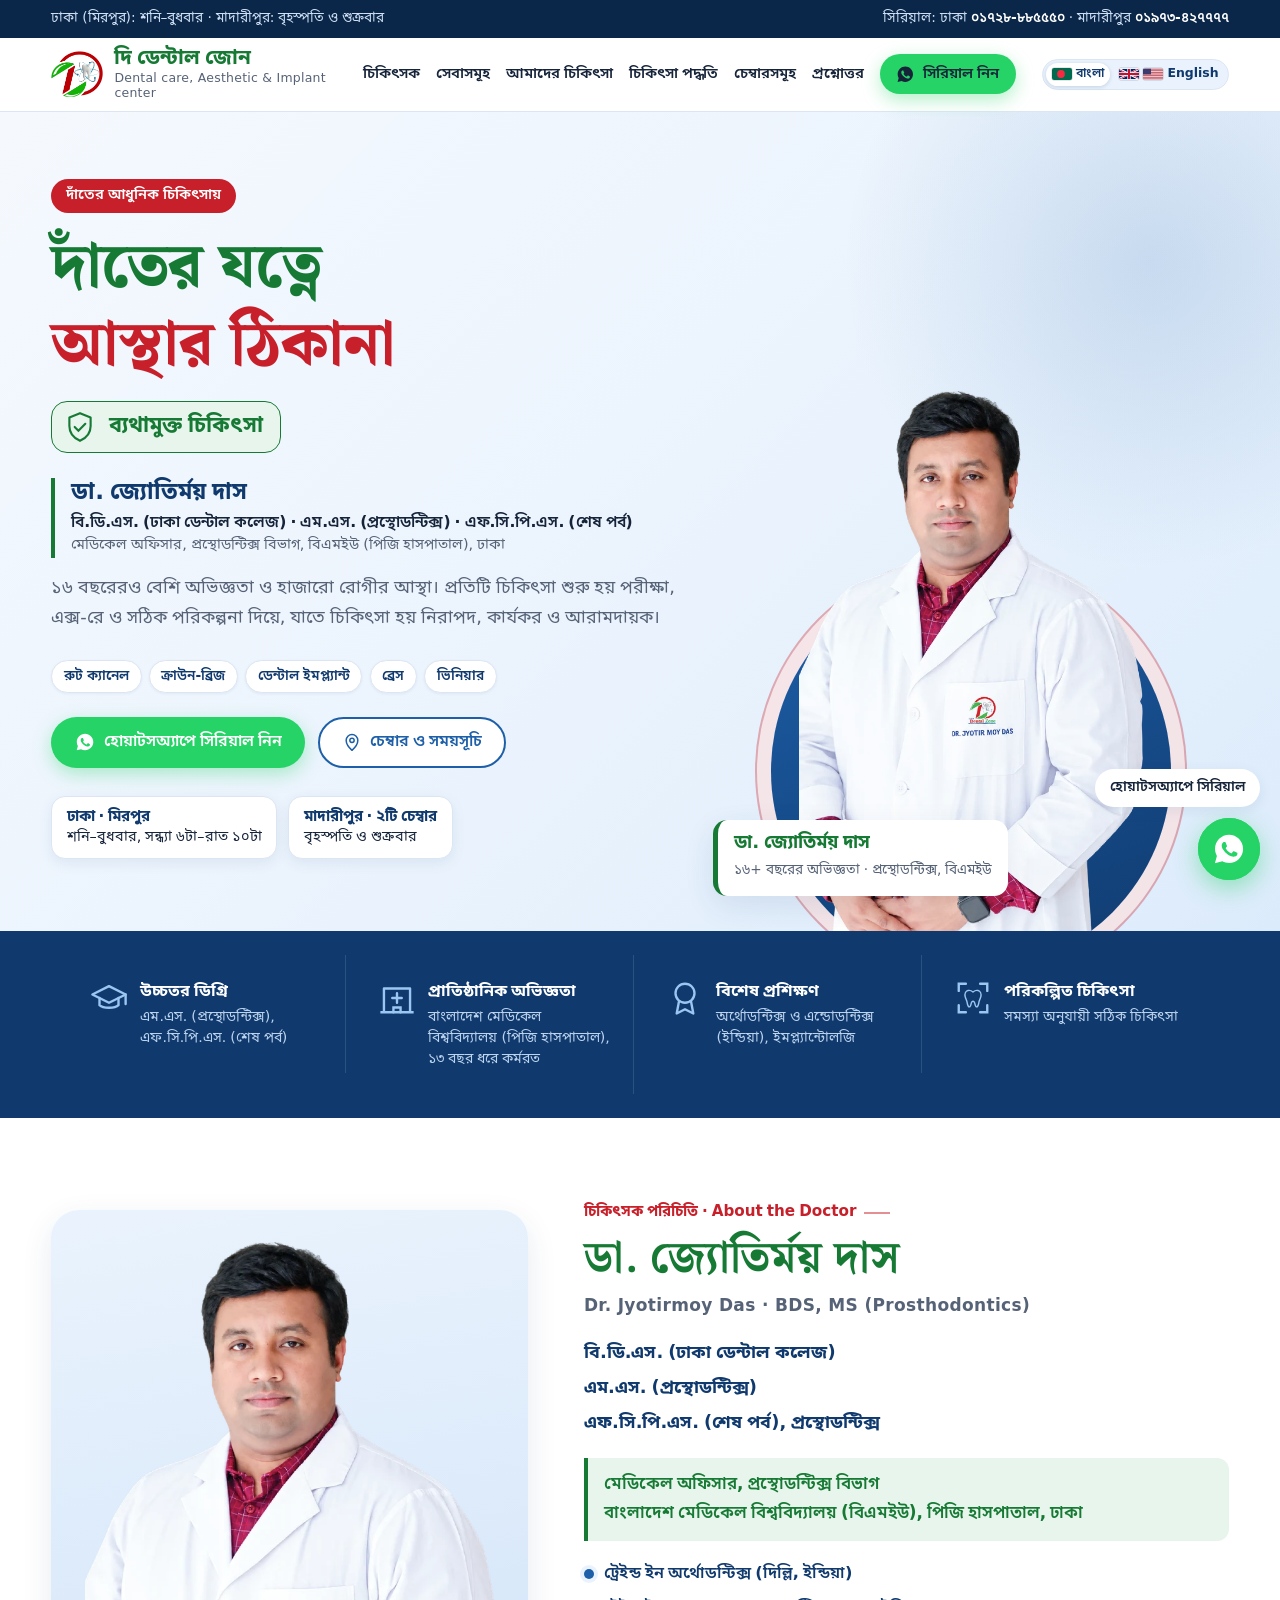
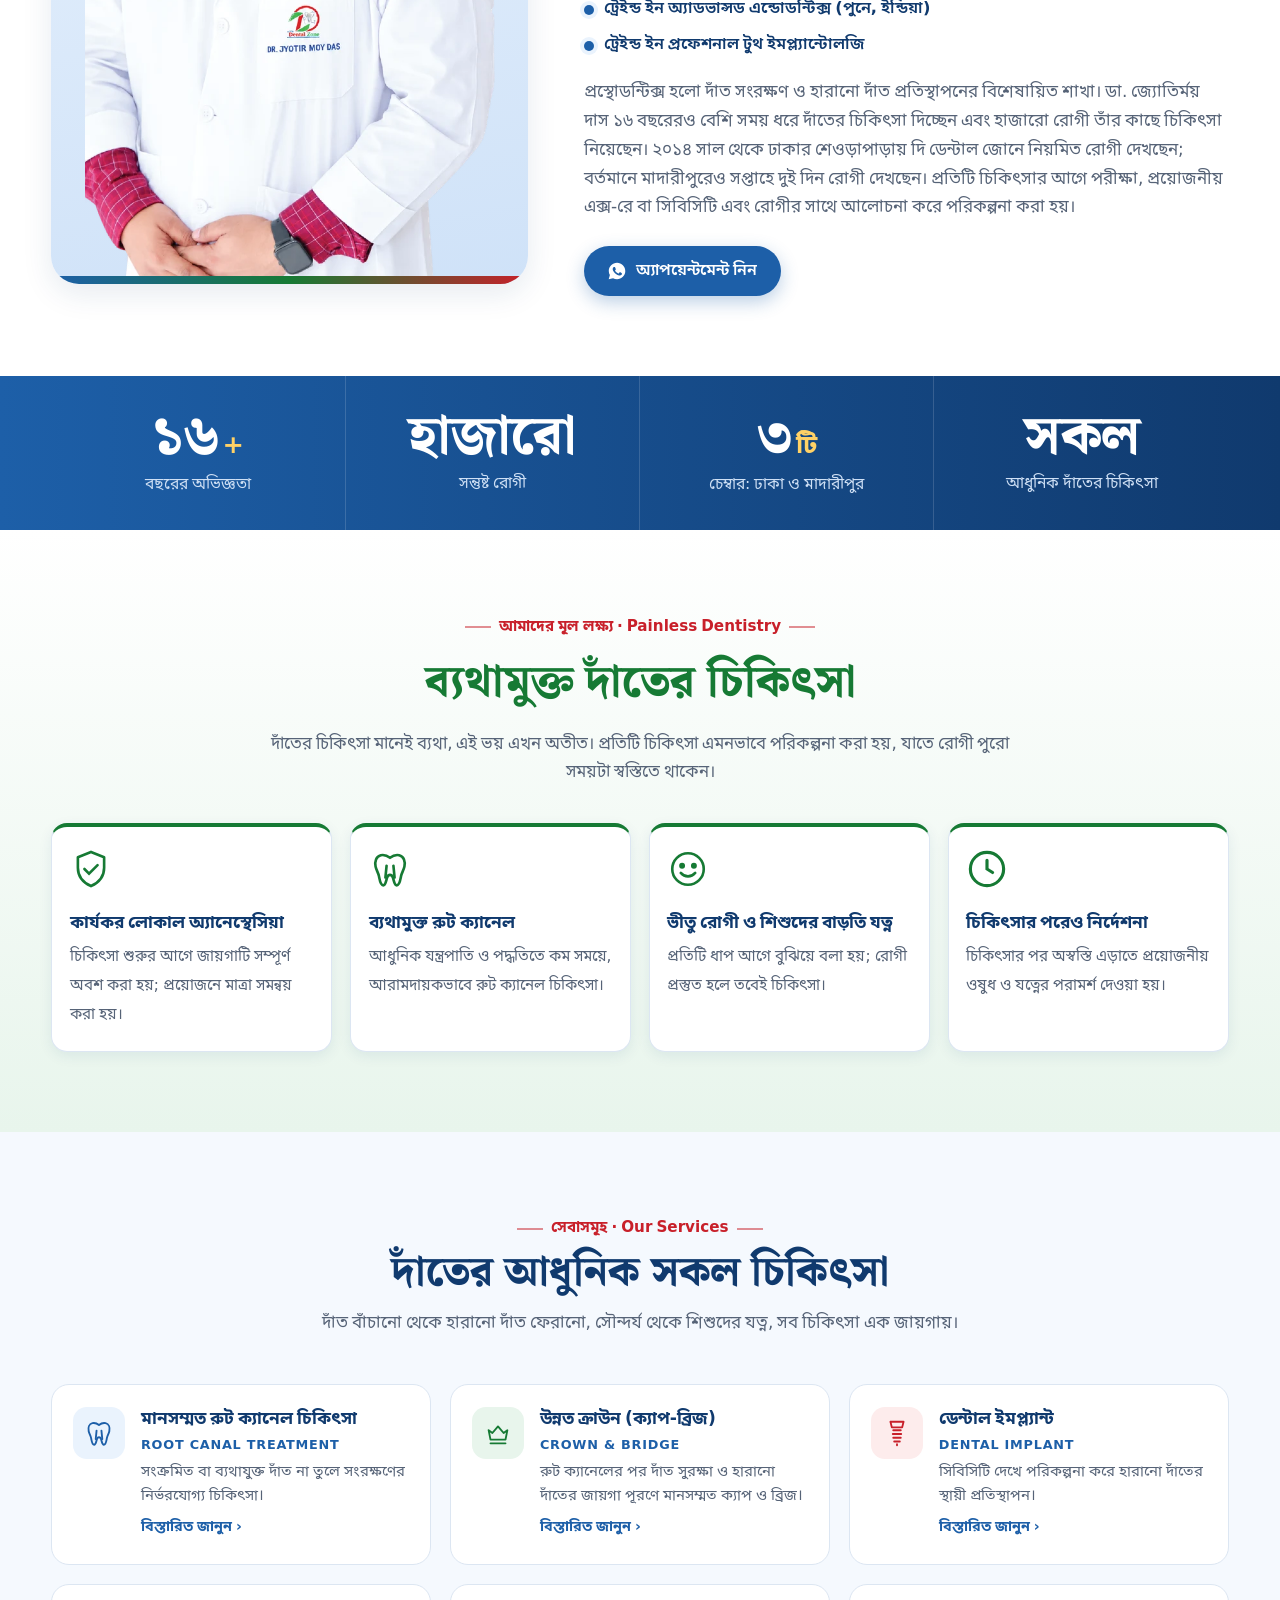
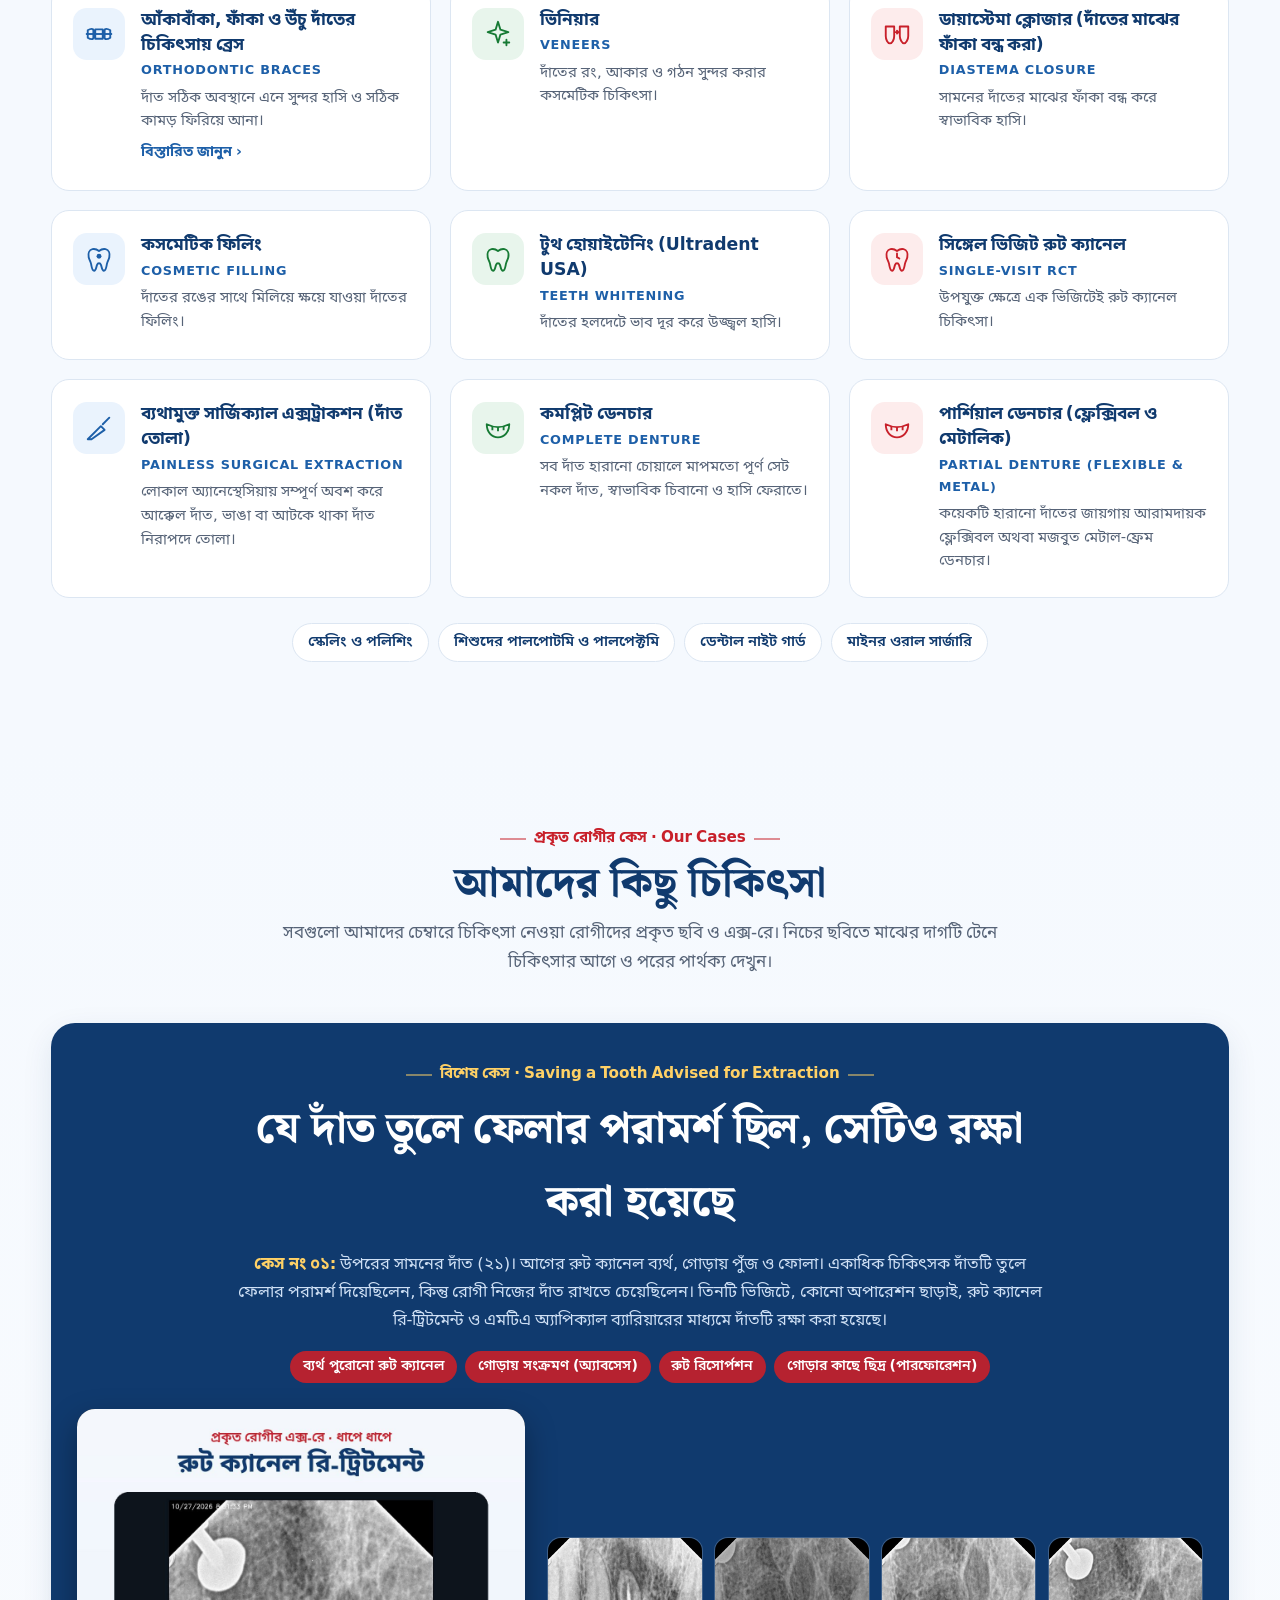
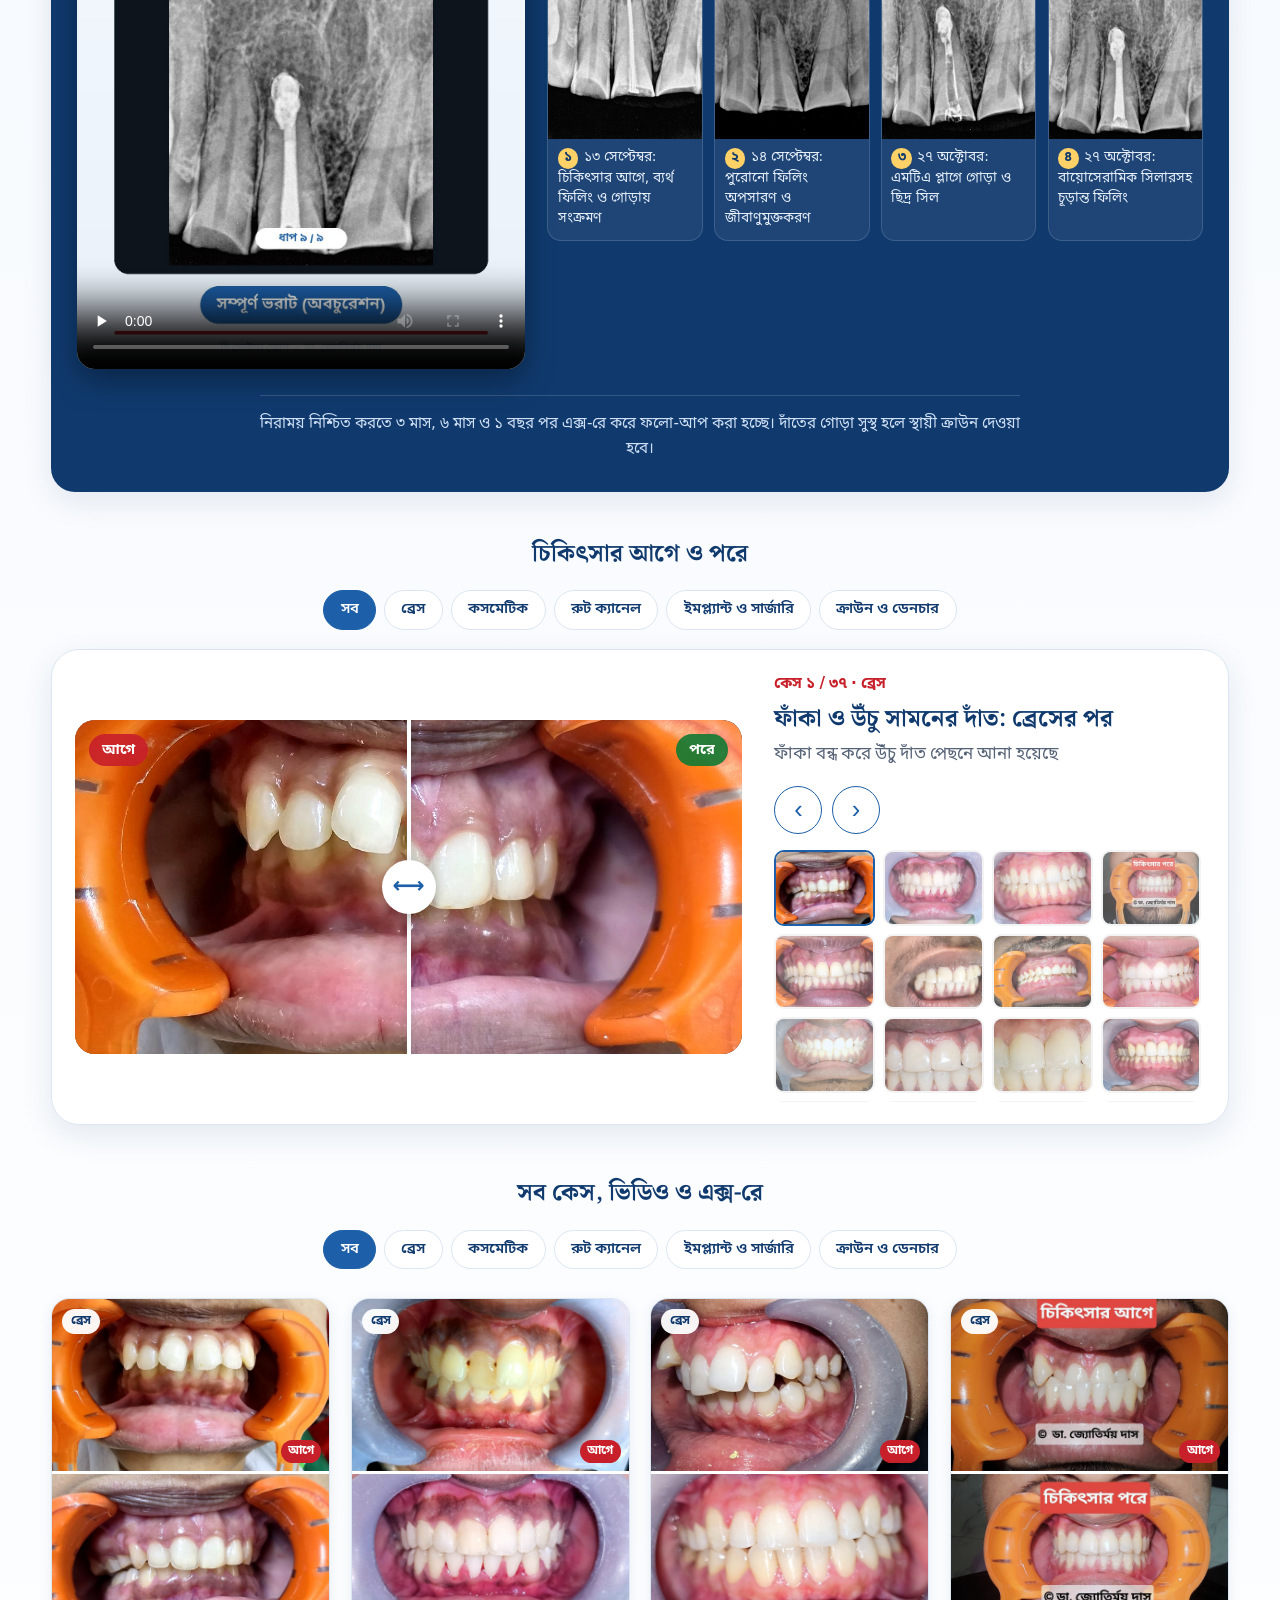
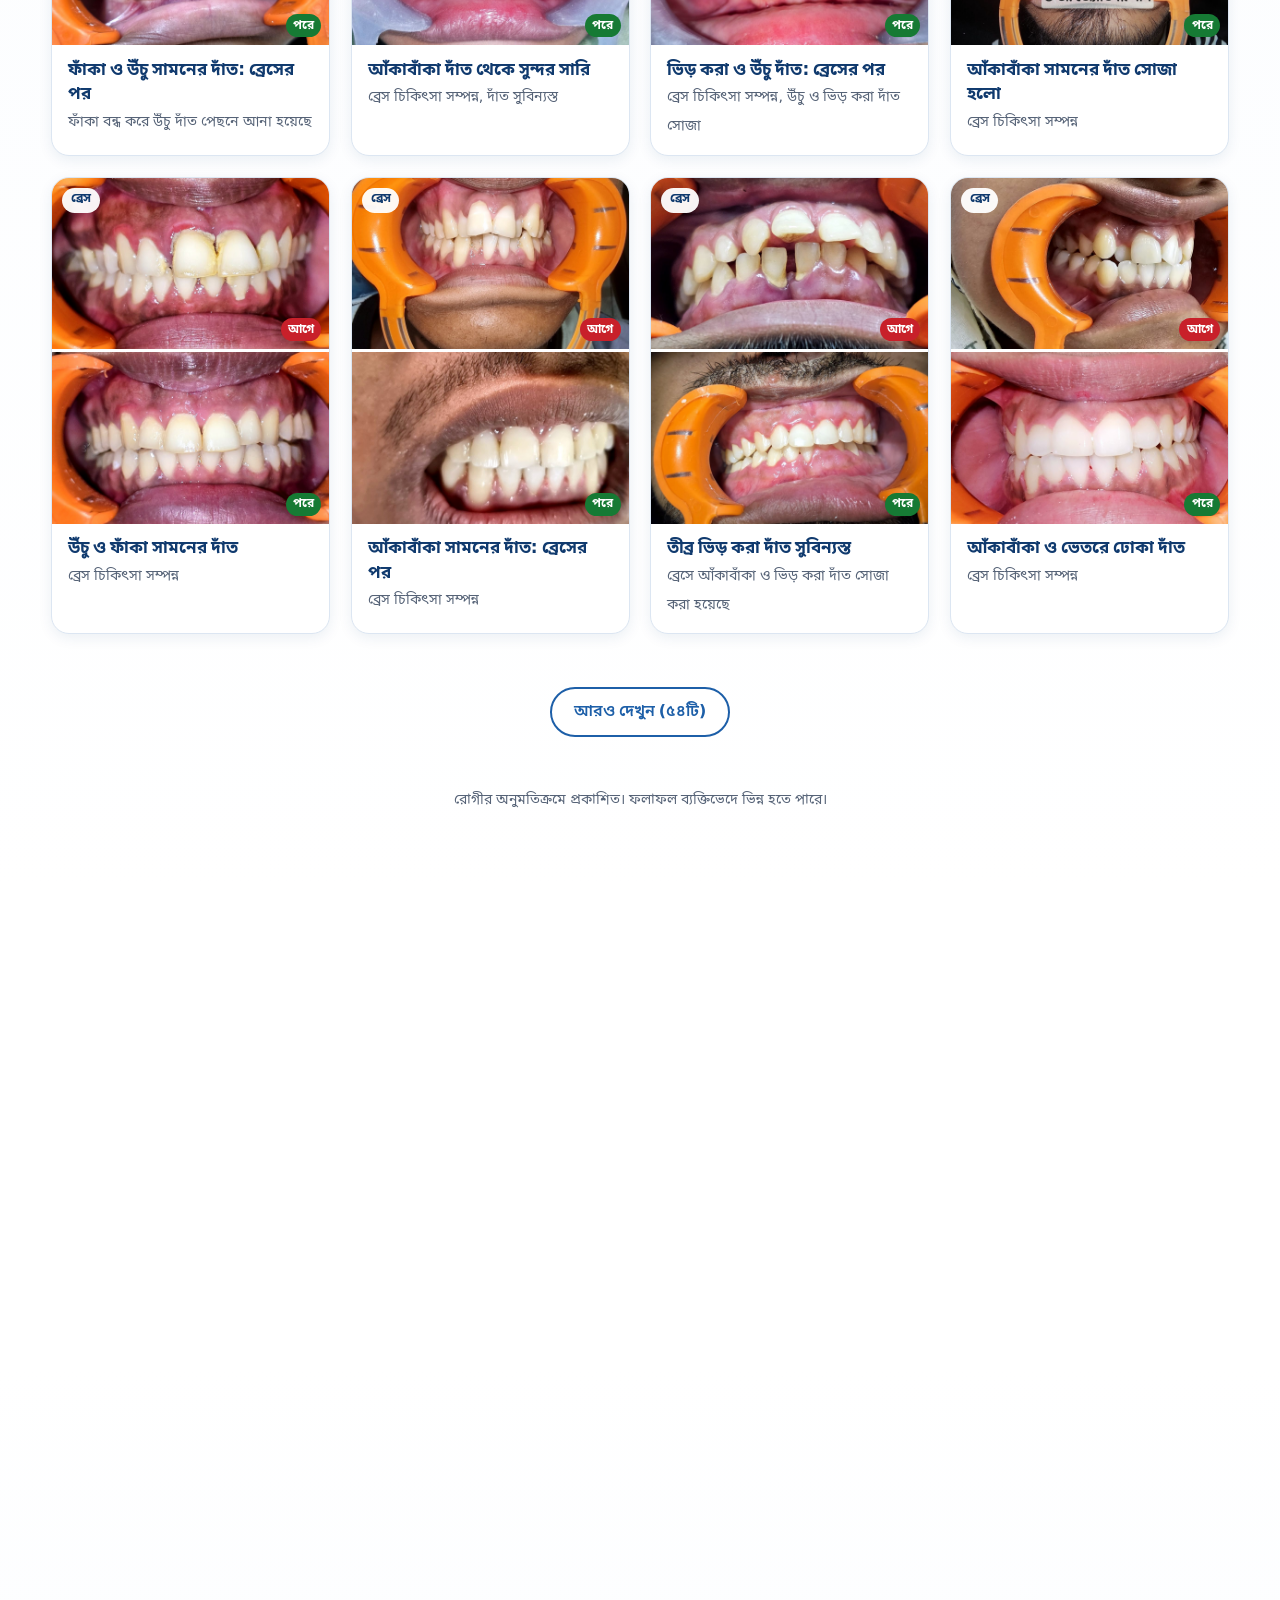
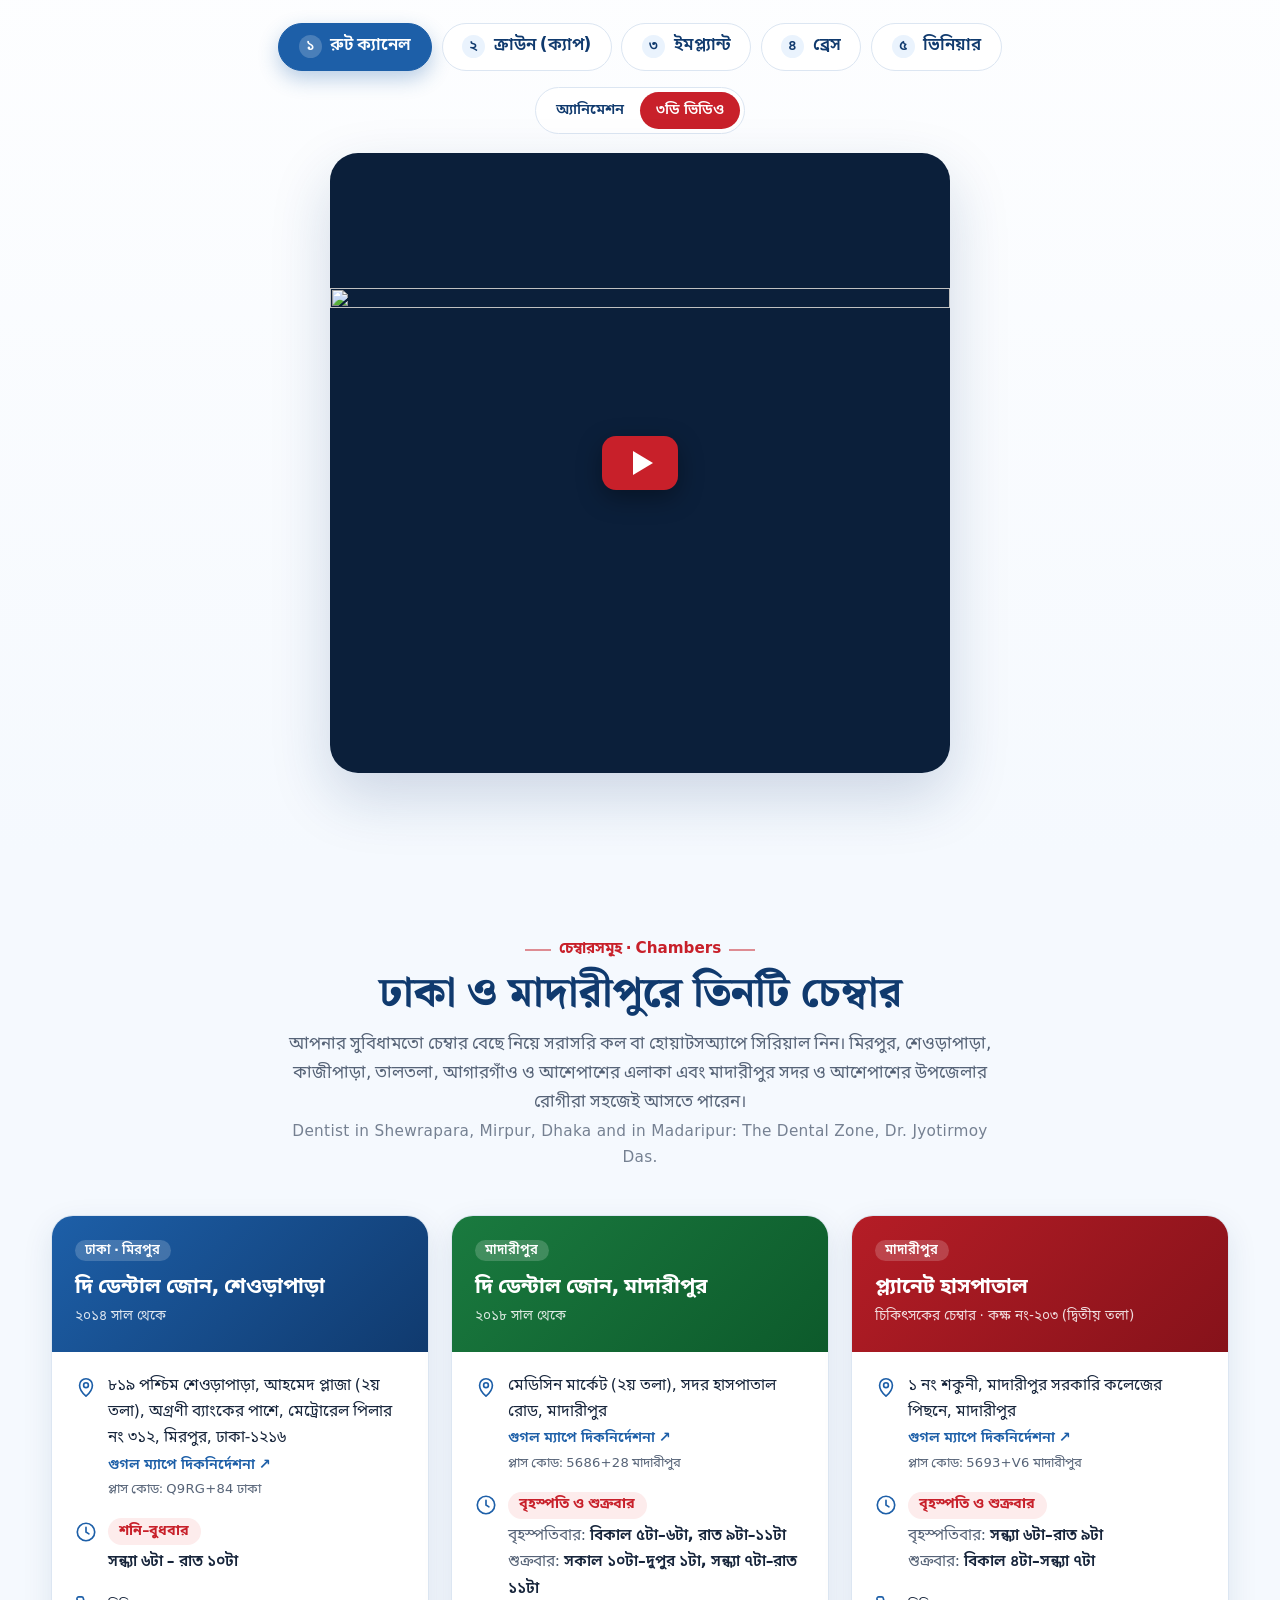
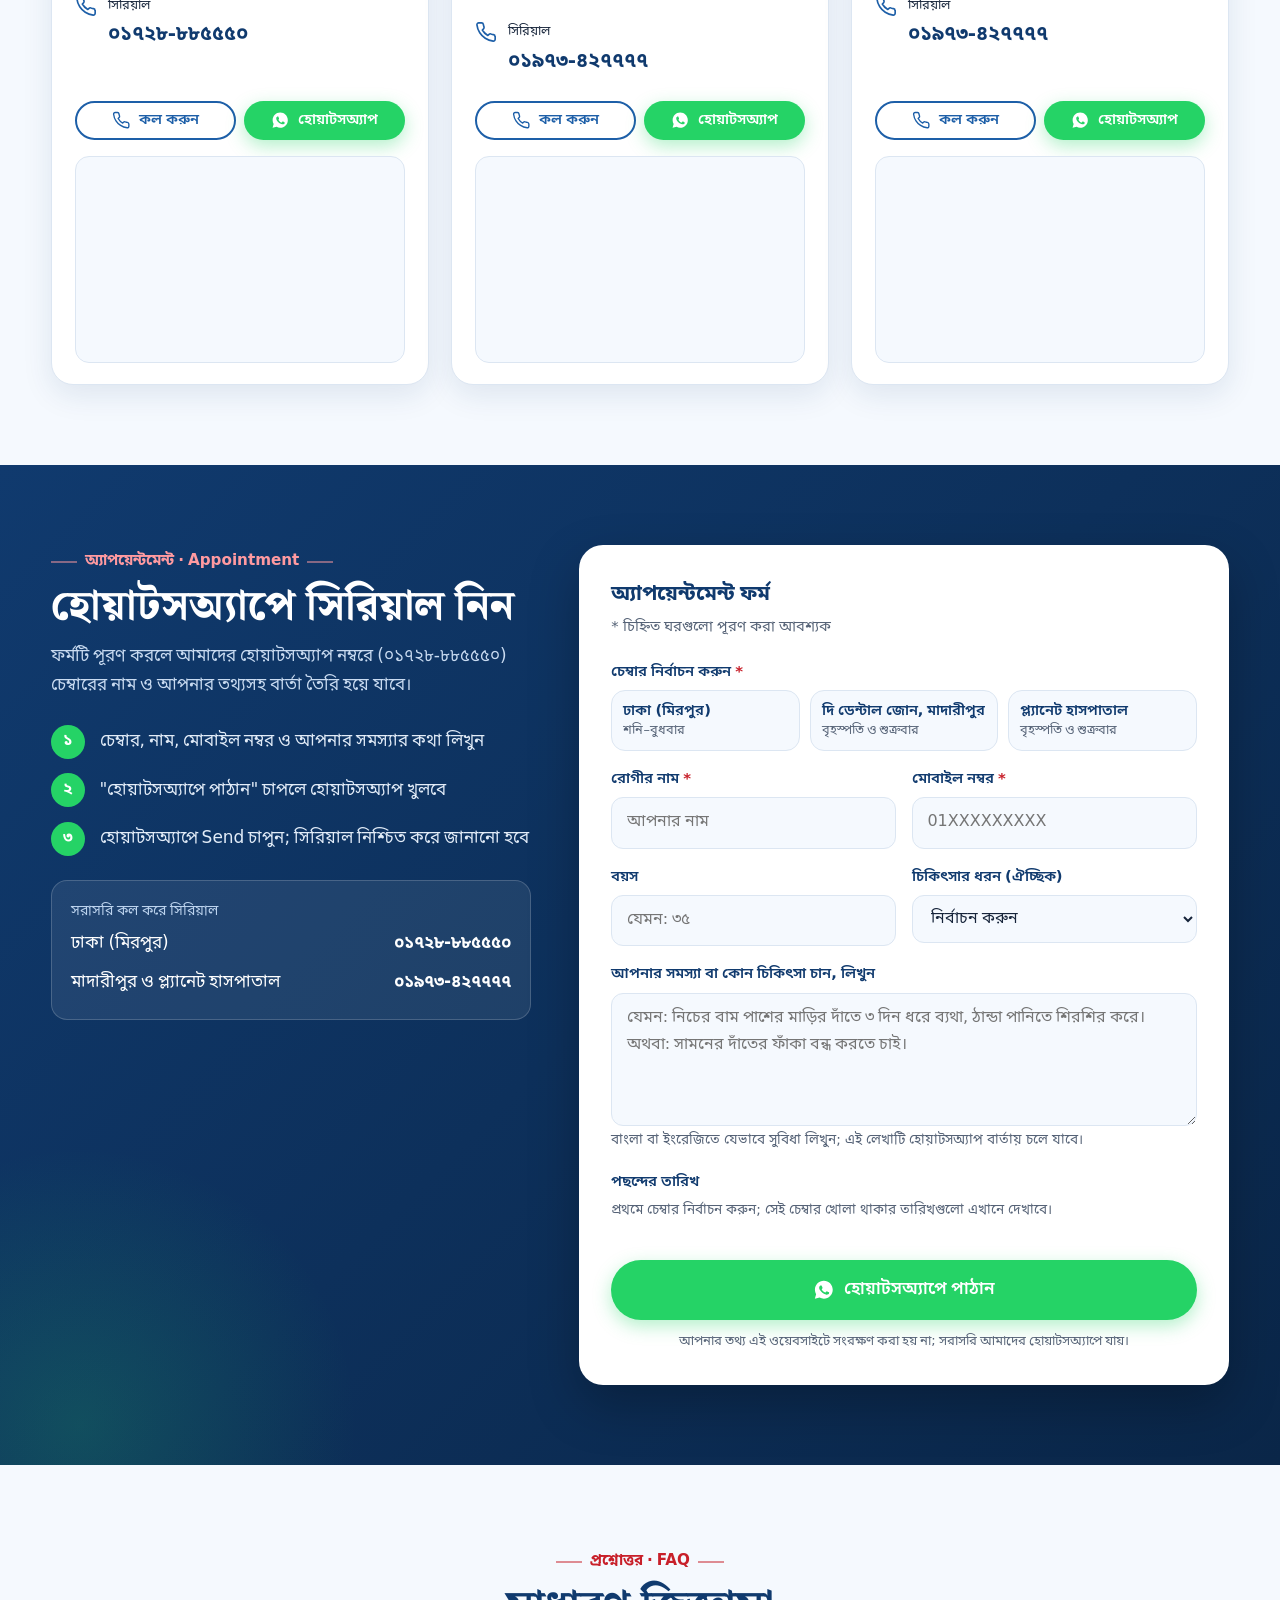
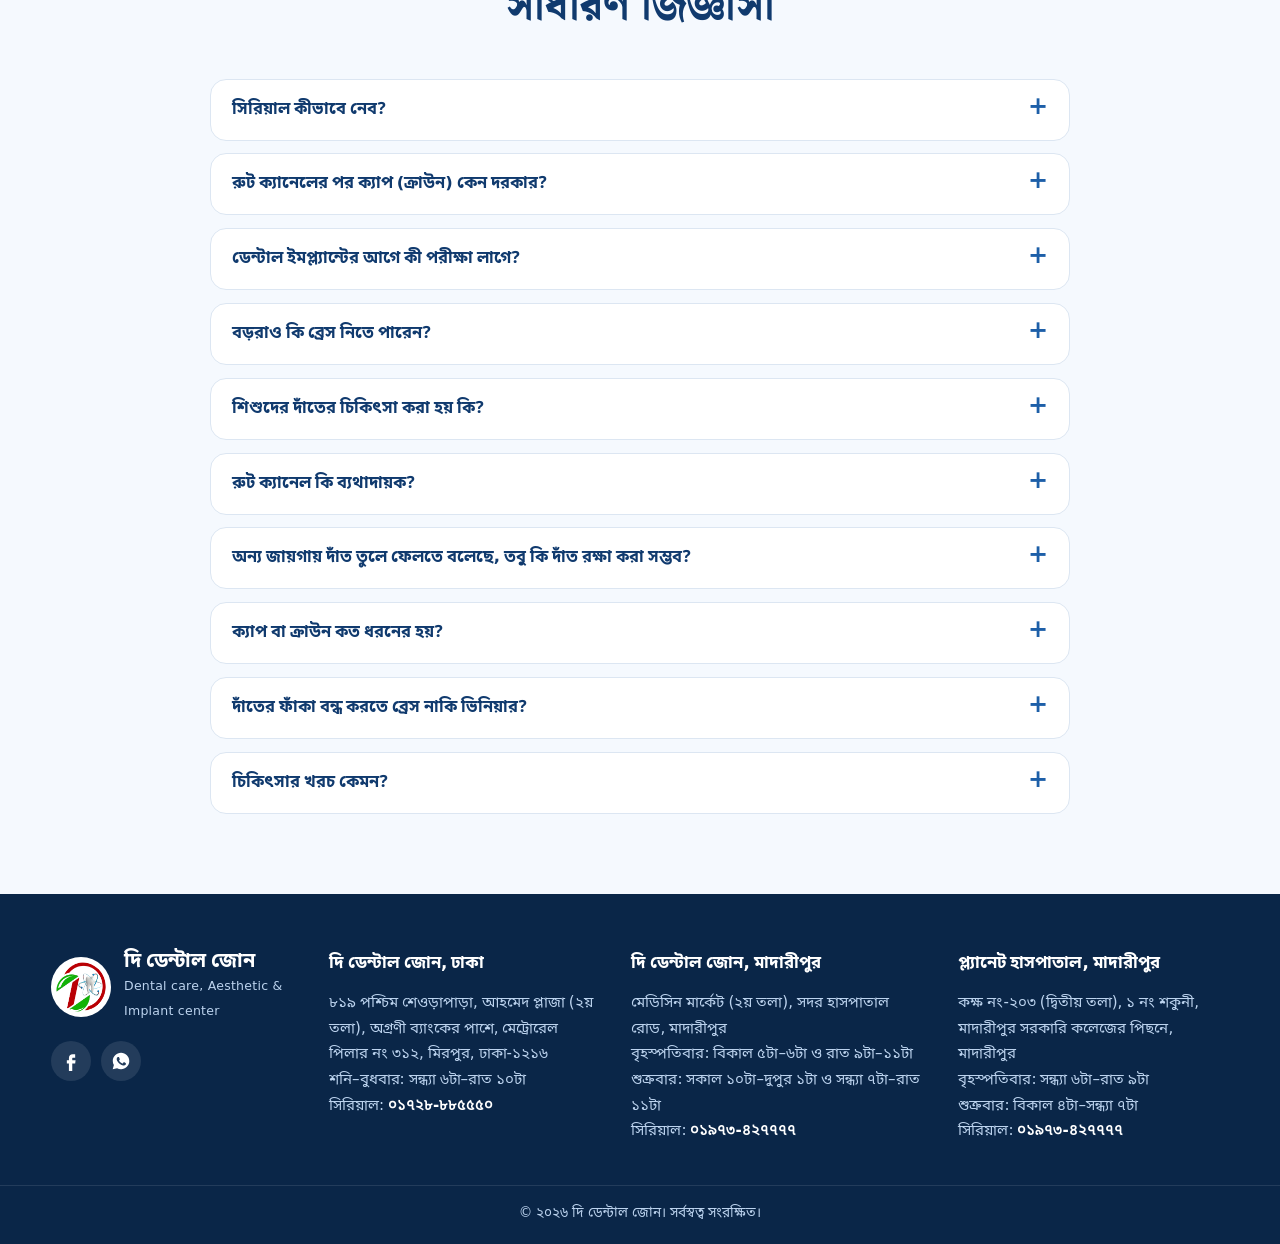
==== commit c0cfe7dd: "Add treatment pages for root canal, crown-bridge, dental implant and braces (Bangla+English, schema," ====
--- a/index.html
+++ b/index.html
@@ -35,7 +35,7 @@
 <meta name="twitter:card" content="summary_large_image">
 <meta name="twitter:image" content="https://drjyotirmoy.com/assets/img/og-cover-painless.jpg">
 <link rel="preload" href="assets/fonts/NotoSansBengali-Regular.ttf" as="font" type="font/ttf" crossorigin>
-<link rel="stylesheet" href="styles.css?v=20261120b">
+<link rel="stylesheet" href="styles.css?v=20261122a">
 <script type="application/ld+json">
 {"@context":"https://schema.org","@graph":[{"@type":"WebSite","@id":"https://drjyotirmoy.com/#website","url":"https://drjyotirmoy.com/","name":"দি ডেন্টাল জোন · Dr. Jyotirmoy Das","inLanguage":"bn-BD","publisher":{"@id":"https://drjyotirmoy.com/#org"}},{"@type":"MedicalOrganization","@id":"https://drjyotirmoy.com/#org","name":"The Dental Zone","alternateName":"দি ডেন্টাল জোন","url":"https://drjyotirmoy.com/","logo":"https://drjyotirmoy.com/assets/img/logo-full.jpg","slogan":"Dental care, Aesthetic & Implant center","foundingDate":"2014","sameAs":["https://www.facebook.com/dentalzone.bd"],"subOrganization":[{"@id":"https://drjyotirmoy.com/#dhaka"},{"@id":"https://drjyotirmoy.com/#madaripur"}]},{"@type":["Physician","Person"],"@id":"https://drjyotirmoy.com/#doctor","name":"Dr. Jyotirmoy Das","alternateName":"ডা. জ্যোতির্ময় দাস","url":"https://drjyotirmoy.com/#doctor","image":"https://drjyotirmoy.com/assets/img/dr-jyotirmoy-das.webp","jobTitle":"Dental Surgeon (Prosthodontist)","medicalSpecialty":"Dentistry","description":"BDS (Dhaka Dental College); MS (Prosthodontics); FCPS Final Part (Prosthodontics); Medical Officer, Department of Prosthodontics, Bangladesh Medical University (PG Hospital), Dhaka. Trained in Orthodontics (Delhi), Advanced Endodontics (Pune) and Dental Implantology.","alumniOf":{"@type":"CollegeOrUniversity","name":"Dhaka Dental College"},"worksFor":[{"@id":"https://drjyotirmoy.com/#dhaka"},{"@id":"https://drjyotirmoy.com/#madaripur"},{"@id":"https://drjyotirmoy.com/#planet"}],"knowsLanguage":["bn","en"]},{"@type":"Dentist","@id":"https://drjyotirmoy.com/#dhaka","name":"The Dental Zone, Shewrapara, Mirpur, Dhaka","alternateName":"দি ডেন্টাল জোন, শেওড়াপাড়া, মিরপুর, ঢাকা","telephone":"+8801728885550","foundingDate":"2014","address":{"@type":"PostalAddress","streetAddress":"819 West Shewrapara, Ahmed Plaza (2nd floor), beside Agrani Bank, Metro Rail Pillar 312","addressLocality":"Mirpur, Dhaka","addressRegion":"Dhaka","postalCode":"1216","addressCountry":"BD"},"geo":{"@type":"GeoCoordinates","latitude":23.790812,"longitude":90.375312},"hasMap":"https://www.google.com/maps/search/?api=1&query=7MMGQ9RG%2B84","areaServed":["Mirpur","Shewrapara","Kazipara","Taltola","Agargaon","Dhaka"],"openingHoursSpecification":[{"@type":"OpeningHoursSpecification","dayOfWeek":["Saturday","Sunday","Monday","Tuesday","Wednesday"],"opens":"18:00","closes":"22:00"}],"medicalSpecialty":"Dentistry","url":"https://drjyotirmoy.com/","image":"https://drjyotirmoy.com/assets/img/og-cover-painless.jpg","logo":"https://drjyotirmoy.com/assets/img/logo-full.jpg","priceRange":"৳৳","currenciesAccepted":"BDT","employee":{"@id":"https://drjyotirmoy.com/#doctor"},"parentOrganization":{"@id":"https://drjyotirmoy.com/#org"},"sameAs":["https://www.facebook.com/dentalzone.bd"],"hasOfferCatalog":{"@type":"OfferCatalog","name":"Dental services","itemListElement":[{"@type":"Offer","itemOffered":{"@type":"MedicalProcedure","name":"Root canal treatment (রুট ক্যানেল চিকিৎসা)"}},{"@type":"Offer","itemOffered":{"@type":"MedicalProcedure","name":"Dental crown and bridge (ক্যাপ-ব্রিজ)"}},{"@type":"Offer","itemOffered":{"@type":"MedicalProcedure","name":"Dental implant (ডেন্টাল ইমপ্ল্যান্ট)"}},{"@type":"Offer","itemOffered":{"@type":"MedicalProcedure","name":"Orthodontic braces (ব্রেস)"}},{"@type":"Offer","itemOffered":{"@type":"MedicalProcedure","name":"Dental veneers (ভিনিয়ার)"}},{"@type":"Offer","itemOffered":{"@type":"MedicalProcedure","name":"Diastema closure (ডায়াস্টেমা ক্লোজার)"}},{"@type":"Offer","itemOffered":{"@type":"MedicalProcedure","name":"Cosmetic filling"}},{"@type":"Offer","itemOffered":{"@type":"MedicalProcedure","name":"Teeth whitening"}},{"@type":"Offer","itemOffered":{"@type":"MedicalProcedure","name":"Single-visit root canal"}},{"@type": "Offer", "itemOffered": {"@type": "MedicalProcedure", "name": "Painless surgical extraction"}}, {"@type": "Offer", "itemOffered": {"@type": "MedicalProcedure", "name": "Complete denture"}}, {"@type": "Offer", "itemOffered": {"@type": "MedicalProcedure", "name": "Partial denture (flexible and metal)"}},{"@type":"Offer","itemOffered":{"@type":"MedicalProcedure","name":"Scaling and polishing"}},{"@type":"Offer","itemOffered":{"@type":"MedicalProcedure","name":"Pediatric dentistry"}},{"@type":"Offer","itemOffered":{"@type":"MedicalProcedure","name":"Wisdom tooth surgery"}},{"@type":"Offer","itemOffered":{"@type":"MedicalProcedure","name":"Minor oral surgery"}},{"@type":"Offer","itemOffered":{"@type":"MedicalProcedure","name":"Night guard"}}]},"availableLanguage":["bn","en"]},{"@type":"Dentist","@id":"https://drjyotirmoy.com/#madaripur","name":"The Dental Zone, Madaripur","alternateName":"দি ডেন্টাল জোন, মাদারীপুর","telephone":"+8801973427777","foundingDate":"2018","address":{"@type":"PostalAddress","streetAddress":"Medicine Market (2nd floor), Sadar Hospital Road","addressLocality":"Madaripur","addressRegion":"Dhaka Division","addressCountry":"BD"},"geo":{"@type":"GeoCoordinates","latitude":23.165062,"longitude":90.210813},"hasMap":"https://www.google.com/maps/search/?api=1&query=7MMG5686%2B28","areaServed":["Madaripur","Madaripur Sadar","Shibchar","Kalkini","Rajoir","Dasar"],"openingHoursSpecification":[{"@type":"OpeningHoursSpecification","dayOfWeek":"Thursday","opens":"17:00","closes":"18:00"},{"@type":"OpeningHoursSpecification","dayOfWeek":"Thursday","opens":"21:00","closes":"23:00"},{"@type":"OpeningHoursSpecification","dayOfWeek":"Friday","opens":"10:00","closes":"13:00"},{"@type":"OpeningHoursSpecification","dayOfWeek":"Friday","opens":"19:00","closes":"23:00"}],"medicalSpecialty":"Dentistry","url":"https://drjyotirmoy.com/","image":"https://drjyotirmoy.com/assets/img/og-cover-painless.jpg","logo":"https://drjyotirmoy.com/assets/img/logo-full.jpg","priceRange":"৳৳","currenciesAccepted":"BDT","employee":{"@id":"https://drjyotirmoy.com/#doctor"},"parentOrganization":{"@id":"https://drjyotirmoy.com/#org"},"sameAs":["https://www.facebook.com/dentalzone.bd"],"hasOfferCatalog":{"@type":"OfferCatalog","name":"Dental services","itemListElement":[{"@type":"Offer","itemOffered":{"@type":"MedicalProcedure","name":"Root canal treatment (রুট ক্যানেল চিকিৎসা)"}},{"@type":"Offer","itemOffered":{"@type":"MedicalProcedure","name":"Dental crown and bridge (ক্যাপ-ব্রিজ)"}},{"@type":"Offer","itemOffered":{"@type":"MedicalProcedure","name":"Dental implant (ডেন্টাল ইমপ্ল্যান্ট)"}},{"@type":"Offer","itemOffered":{"@type":"MedicalProcedure","name":"Orthodontic braces (ব্রেস)"}},{"@type":"Offer","itemOffered":{"@type":"MedicalProcedure","name":"Dental veneers (ভিনিয়ার)"}},{"@type":"Offer","itemOffered":{"@type":"MedicalProcedure","name":"Diastema closure (ডায়াস্টেমা ক্লোজার)"}},{"@type":"Offer","itemOffered":{"@type":"MedicalProcedure","name":"Cosmetic filling"}},{"@type":"Offer","itemOffered":{"@type":"MedicalProcedure","name":"Teeth whitening"}},{"@type":"Offer","itemOffered":{"@type":"MedicalProcedure","name":"Single-visit root canal"}},{"@type": "Offer", "itemOffered": {"@type": "MedicalProcedure", "name": "Painless surgical extraction"}}, {"@type": "Offer", "itemOffered": {"@type": "MedicalProcedure", "name": "Complete denture"}}, {"@type": "Offer", "itemOffered": {"@type": "MedicalProcedure", "name": "Partial denture (flexible and metal)"}},{"@type":"Offer","itemOffered":{"@type":"MedicalProcedure","name":"Scaling and polishing"}},{"@type":"Offer","itemOffered":{"@type":"MedicalProcedure","name":"Pediatric dentistry"}},{"@type":"Offer","itemOffered":{"@type":"MedicalProcedure","name":"Wisdom tooth surgery"}},{"@type":"Offer","itemOffered":{"@type":"MedicalProcedure","name":"Minor oral surgery"}},{"@type":"Offer","itemOffered":{"@type":"MedicalProcedure","name":"Night guard"}}]},"availableLanguage":["bn","en"]},{"@type":"Dentist","@id":"https://drjyotirmoy.com/#planet","name":"Dr. Jyotirmoy Das, Dental Chamber, Planet Hospital, Madaripur","alternateName":"ডা. জ্যোতির্ময় দাস, প্ল্যানেট হাসপাতাল, মাদারীপুর","telephone":"+8801973427777","address":{"@type":"PostalAddress","streetAddress":"Room 203 (2nd floor), Planet Hospital, 1 No. Shakuni, behind Madaripur Govt. College","addressLocality":"Madaripur","addressRegion":"Dhaka Division","addressCountry":"BD"},"geo":{"@type":"GeoCoordinates","latitude":23.169687,"longitude":90.203063},"hasMap":"https://www.google.com/maps/search/?api=1&query=7MMG5693%2BV6","areaServed":["Madaripur","Madaripur Sadar"],"openingHoursSpecification":[{"@type":"OpeningHoursSpecification","dayOfWeek":"Thursday","opens":"18:00","closes":"21:00"},{"@type":"OpeningHoursSpecification","dayOfWeek":"Friday","opens":"16:00","closes":"19:00"}],"medicalSpecialty":"Dentistry","url":"https://drjyotirmoy.com/","image":"https://drjyotirmoy.com/assets/img/og-cover-painless.jpg","logo":"https://drjyotirmoy.com/assets/img/logo-full.jpg","priceRange":"৳৳","currenciesAccepted":"BDT","employee":{"@id":"https://drjyotirmoy.com/#doctor"},"sameAs":["https://www.facebook.com/dentalzone.bd"],"hasOfferCatalog":{"@type":"OfferCatalog","name":"Dental services","itemListElement":[{"@type":"Offer","itemOffered":{"@type":"MedicalProcedure","name":"Root canal treatment (রুট ক্যানেল চিকিৎসা)"}},{"@type":"Offer","itemOffered":{"@type":"MedicalProcedure","name":"Dental crown and bridge (ক্যাপ-ব্রিজ)"}},{"@type":"Offer","itemOffered":{"@type":"MedicalProcedure","name":"Dental implant (ডেন্টাল ইমপ্ল্যান্ট)"}},{"@type":"Offer","itemOffered":{"@type":"MedicalProcedure","name":"Orthodontic braces (ব্রেস)"}},{"@type":"Offer","itemOffered":{"@type":"MedicalProcedure","name":"Dental veneers (ভিনিয়ার)"}},{"@type":"Offer","itemOffered":{"@type":"MedicalProcedure","name":"Diastema closure (ডায়াস্টেমা ক্লোজার)"}},{"@type":"Offer","itemOffered":{"@type":"MedicalProcedure","name":"Cosmetic filling"}},{"@type":"Offer","itemOffered":{"@type":"MedicalProcedure","name":"Teeth whitening"}},{"@type":"Offer","itemOffered":{"@type":"MedicalProcedure","name":"Single-visit root canal"}},{"@type": "Offer", "itemOffered": {"@type": "MedicalProcedure", "name": "Painless surgical extraction"}}, {"@type": "Offer", "itemOffered": {"@type": "MedicalProcedure", "name": "Complete denture"}}, {"@type": "Offer", "itemOffered": {"@type": "MedicalProcedure", "name": "Partial denture (flexible and metal)"}},{"@type":"Offer","itemOffered":{"@type":"MedicalProcedure","name":"Scaling and polishing"}},{"@type":"Offer","itemOffered":{"@type":"MedicalProcedure","name":"Pediatric dentistry"}},{"@type":"Offer","itemOffered":{"@type":"MedicalProcedure","name":"Wisdom tooth surgery"}},{"@type":"Offer","itemOffered":{"@type":"MedicalProcedure","name":"Minor oral surgery"}},{"@type":"Offer","itemOffered":{"@type":"MedicalProcedure","name":"Night guard"}}]},"availableLanguage":["bn","en"]},{"@type":"FAQPage","@id":"https://drjyotirmoy.com/#faq","mainEntity":[{"@type":"Question","name":"সিরিয়াল কীভাবে নেব?","acceptedAnswer":{"@type":"Answer","text":"উপরের ফর্ম পূরণ করে হোয়াটসঅ্যাপে পাঠাতে পারেন, অথবা সরাসরি কল করতে পারেন। ঢাকা চেম্বার: ০১৭২৮-৮৮৫৫৫০; মাদারীপুর ও প্ল্যানেট হাসপাতাল: ০১৯৭৩-৪২৭৭৭৭।"}},{"@type":"Question","name":"রুট ক্যানেলের পর ক্যাপ (ক্রাউন) কেন দরকার?","acceptedAnswer":{"@type":"Answer","text":"রুট ক্যানেলের পর দাঁত তুলনামূলক ভঙ্গুর হয়ে যায়, বিশেষ করে মাড়ির দাঁত। ক্যাপ দাঁতকে ভেঙে যাওয়া থেকে রক্ষা করে এবং চিবানোর ক্ষমতা ফিরিয়ে দেয়।"}},{"@type":"Question","name":"ডেন্টাল ইমপ্ল্যান্টের আগে কী পরীক্ষা লাগে?","acceptedAnswer":{"@type":"Answer","text":"সাধারণত সিবিসিটি (থ্রিডি এক্স-রে) করে হাড়ের পরিমাণ ও গুণমান দেখা হয়। এর ভিত্তিতে ইমপ্ল্যান্টের মাপ ও অবস্থান পরিকল্পনা করা হয়। সাধারণ স্বাস্থ্য, যেমন ডায়াবেটিস নিয়ন্ত্রণে আছে কি না, সেটাও বিবেচনা করা হয়।"}},{"@type":"Question","name":"বড়রাও কি ব্রেস নিতে পারেন?","acceptedAnswer":{"@type":"Answer","text":"হ্যাঁ। দাঁত ও মাড়ি সুস্থ থাকলে প্রাপ্তবয়স্করাও ব্রেস নিতে পারেন। চিকিৎসার সময়কাল দাঁতের অবস্থার ওপর নির্ভর করে।"}},{"@type":"Question","name":"শিশুদের দাঁতের চিকিৎসা করা হয় কি?","acceptedAnswer":{"@type":"Answer","text":"হ্যাঁ। শিশুদের দুধদাঁতের পালপোটমি, পালপেক্টমি, ফিলিংসহ প্রয়োজনীয় চিকিৎসা করা হয়।"}},{"@type":"Question","name":"রুট ক্যানেল কি ব্যথাদায়ক?","acceptedAnswer":{"@type":"Answer","text":"না। চিকিৎসার আগে লোকাল অ্যানেস্থেসিয়া দিয়ে জায়গাটি সম্পূর্ণ অবশ করা হয়, তাই চিকিৎসার সময় সাধারণত ব্যথা অনুভূত হয় না। চিকিৎসার পর কিছুদিন হালকা অস্বস্তি থাকতে পারে, যা নির্দেশিত ওষুধে কমে যায়।"}},{"@type":"Question","name":"অন্য জায়গায় দাঁত তুলে ফেলতে বলেছে, তবু কি দাঁত রক্ষা করা সম্ভব?","acceptedAnswer":{"@type":"Answer","text":"অনেক ক্ষেত্রেই সম্ভব। আগের রুট ক্যানেল ব্যর্থ হলে রি-ট্রিটমেন্ট, ভাঙা ফাইল অপসারণ বা এমটিএ দিয়ে গোড়া সিল করার মতো চিকিৎসায় দাঁত রক্ষা করা যায়। এক্স-রে দেখে চিকিৎসক জানাবেন দাঁতটি রক্ষা করা যাবে কি না।"}},{"@type":"Question","name":"ক্যাপ বা ক্রাউন কত ধরনের হয়?","acceptedAnswer":{"@type":"Answer","text":"প্রয়োজন ও বাজেট অনুযায়ী মেটাল, মেটাল-সিরামিক এবং মেটাল-ফ্রি (জিরকোনিয়া ইত্যাদি) ক্রাউন দেওয়া হয়। সামনের দাঁতে সাধারণত দেখতে স্বাভাবিক মেটাল-ফ্রি ক্রাউন ভালো ফল দেয়।"}},{"@type":"Question","name":"দাঁতের ফাঁকা বন্ধ করতে ব্রেস নাকি ভিনিয়ার?","acceptedAnswer":{"@type":"Answer","text":"ফাঁকার পরিমাণ ও দাঁতের অবস্থানের ওপর নির্ভর করে। দাঁত উঁচু বা আঁকাবাঁকা থাকলে ব্রেস উপযুক্ত; ছোট ফাঁকা দ্রুত বন্ধ করতে কম্পোজিট বা ভিনিয়ার ভালো বিকল্প। পরীক্ষা করে উপযুক্ত পদ্ধতি পরামর্শ দেওয়া হয়।"}},{"@type":"Question","name":"চিকিৎসার খরচ কেমন?","acceptedAnswer":{"@type":"Answer","text":"খরচ নির্ভর করে চিকিৎসার ধরন, দাঁতের সংখ্যা ও ব্যবহৃত উপকরণের ওপর। পরীক্ষার পর চিকিৎসা পরিকল্পনার সাথে আনুমানিক খরচ আগেই জানিয়ে দেওয়া হয়।"}}]}]}
 </script>
@@ -204,10 +204,10 @@
    <p>দাঁত বাঁচানো থেকে হারানো দাঁত ফেরানো, সৌন্দর্য থেকে শিশুদের যত্ন, সব চিকিৎসা এক জায়গায়।</p>
   </div>
   <div class="svc-grid">
-   <div class="svc reveal"><div class="ic"><svg><use href="#i-rct"/></svg></div><div><h3>মানসম্মত রুট ক্যানেল চিকিৎসা</h3><span class="en">Root Canal Treatment</span><p>সংক্রমিত বা ব্যথাযুক্ত দাঁত না তুলে সংরক্ষণের নির্ভরযোগ্য চিকিৎসা।</p></div></div>
-   <div class="svc reveal"><div class="ic"><svg><use href="#i-crown"/></svg></div><div><h3>উন্নত ক্রাউন (ক্যাপ-ব্রিজ)</h3><span class="en">Crown &amp; Bridge</span><p>রুট ক্যানেলের পর দাঁত সুরক্ষা ও হারানো দাঁতের জায়গা পূরণে মানসম্মত ক্যাপ ও ব্রিজ।</p></div></div>
-   <div class="svc reveal"><div class="ic"><svg><use href="#i-implant"/></svg></div><div><h3>ডেন্টাল ইমপ্ল্যান্ট</h3><span class="en">Dental Implant</span><p>সিবিসিটি দেখে পরিকল্পনা করে হারানো দাঁতের স্থায়ী প্রতিস্থাপন।</p></div></div>
-   <div class="svc reveal"><div class="ic"><svg><use href="#i-braces"/></svg></div><div><h3>আঁকাবাঁকা, ফাঁকা ও উঁচু দাঁতের চিকিৎসায় ব্রেস</h3><span class="en">Orthodontic Braces</span><p>দাঁত সঠিক অবস্থানে এনে সুন্দর হাসি ও সঠিক কামড় ফিরিয়ে আনা।</p></div></div>
+   <div class="svc reveal"><div class="ic"><svg><use href="#i-rct"/></svg></div><div><h3>মানসম্মত রুট ক্যানেল চিকিৎসা</h3><span class="en">Root Canal Treatment</span><p>সংক্রমিত বা ব্যথাযুক্ত দাঁত না তুলে সংরক্ষণের নির্ভরযোগ্য চিকিৎসা।</p><a class="svc-link" href="/root-canal/">বিস্তারিত জানুন ›</a></div></div>
+   <div class="svc reveal"><div class="ic"><svg><use href="#i-crown"/></svg></div><div><h3>উন্নত ক্রাউন (ক্যাপ-ব্রিজ)</h3><span class="en">Crown &amp; Bridge</span><p>রুট ক্যানেলের পর দাঁত সুরক্ষা ও হারানো দাঁতের জায়গা পূরণে মানসম্মত ক্যাপ ও ব্রিজ।</p><a class="svc-link" href="/crown-bridge/">বিস্তারিত জানুন ›</a></div></div>
+   <div class="svc reveal"><div class="ic"><svg><use href="#i-implant"/></svg></div><div><h3>ডেন্টাল ইমপ্ল্যান্ট</h3><span class="en">Dental Implant</span><p>সিবিসিটি দেখে পরিকল্পনা করে হারানো দাঁতের স্থায়ী প্রতিস্থাপন।</p><a class="svc-link" href="/dental-implant/">বিস্তারিত জানুন ›</a></div></div>
+   <div class="svc reveal"><div class="ic"><svg><use href="#i-braces"/></svg></div><div><h3>আঁকাবাঁকা, ফাঁকা ও উঁচু দাঁতের চিকিৎসায় ব্রেস</h3><span class="en">Orthodontic Braces</span><p>দাঁত সঠিক অবস্থানে এনে সুন্দর হাসি ও সঠিক কামড় ফিরিয়ে আনা।</p><a class="svc-link" href="/braces/">বিস্তারিত জানুন ›</a></div></div>
    <div class="svc reveal"><div class="ic"><svg><use href="#i-spark"/></svg></div><div><h3>ভিনিয়ার</h3><span class="en">Veneers</span><p>দাঁতের রং, আকার ও গঠন সুন্দর করার কসমেটিক চিকিৎসা।</p></div></div>
    <div class="svc reveal"><div class="ic"><svg><use href="#i-gap"/></svg></div><div><h3>ডায়াস্টেমা ক্লোজার (দাঁতের মাঝের ফাঁকা বন্ধ করা)</h3><span class="en">Diastema Closure</span><p>সামনের দাঁতের মাঝের ফাঁকা বন্ধ করে স্বাভাবিক হাসি।</p></div></div>
    <div class="svc reveal"><div class="ic"><svg><use href="#i-fill"/></svg></div><div><h3>কসমেটিক ফিলিং</h3><span class="en">Cosmetic Filling</span><p>দাঁতের রঙের সাথে মিলিয়ে ক্ষয়ে যাওয়া দাঁতের ফিলিং।</p></div></div>
--- a/styles.css
+++ b/styles.css
@@ -532,3 +532,6 @@
 @media (max-width:860px){.hero-doc{border-left:0;padding:0;text-align:center}.hero-svc{justify-content:center}}
 @media (max-width:640px){.hero-doc b{font-size:1.3rem}.hero-doc .hd-deg{font-size:.9rem}.hero-doc .hd-post{font-size:.84rem}.hero .lead{font-size:.95rem}.hero-chips{display:none}.hero-svc li{font-size:.8rem}}
 @media (max-width:480px){.lang a span{display:none}.lang a{padding:.4em .5em}}
+
+.svc-link{display:inline-block;margin-top:.45rem;font-size:.9rem;font-weight:700;color:var(--blue)}
+.svc-link:hover{text-decoration:underline}
